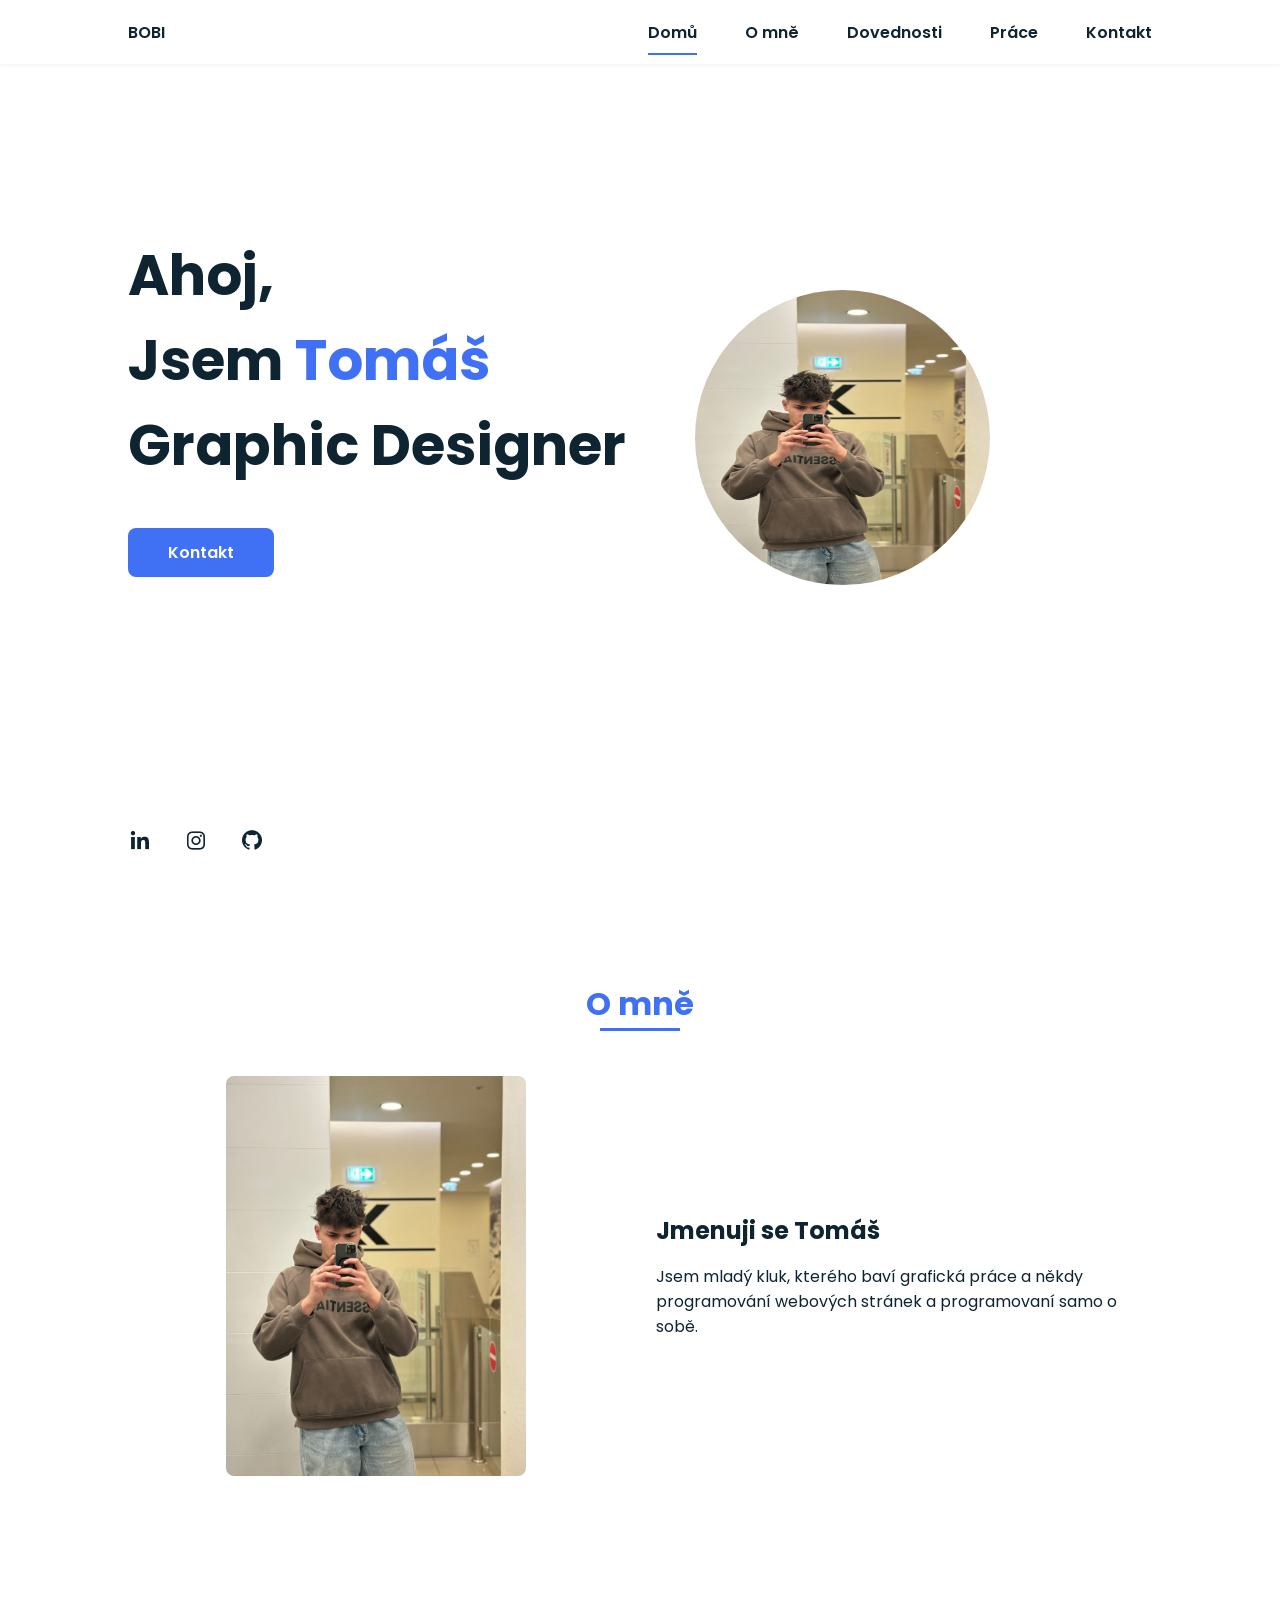
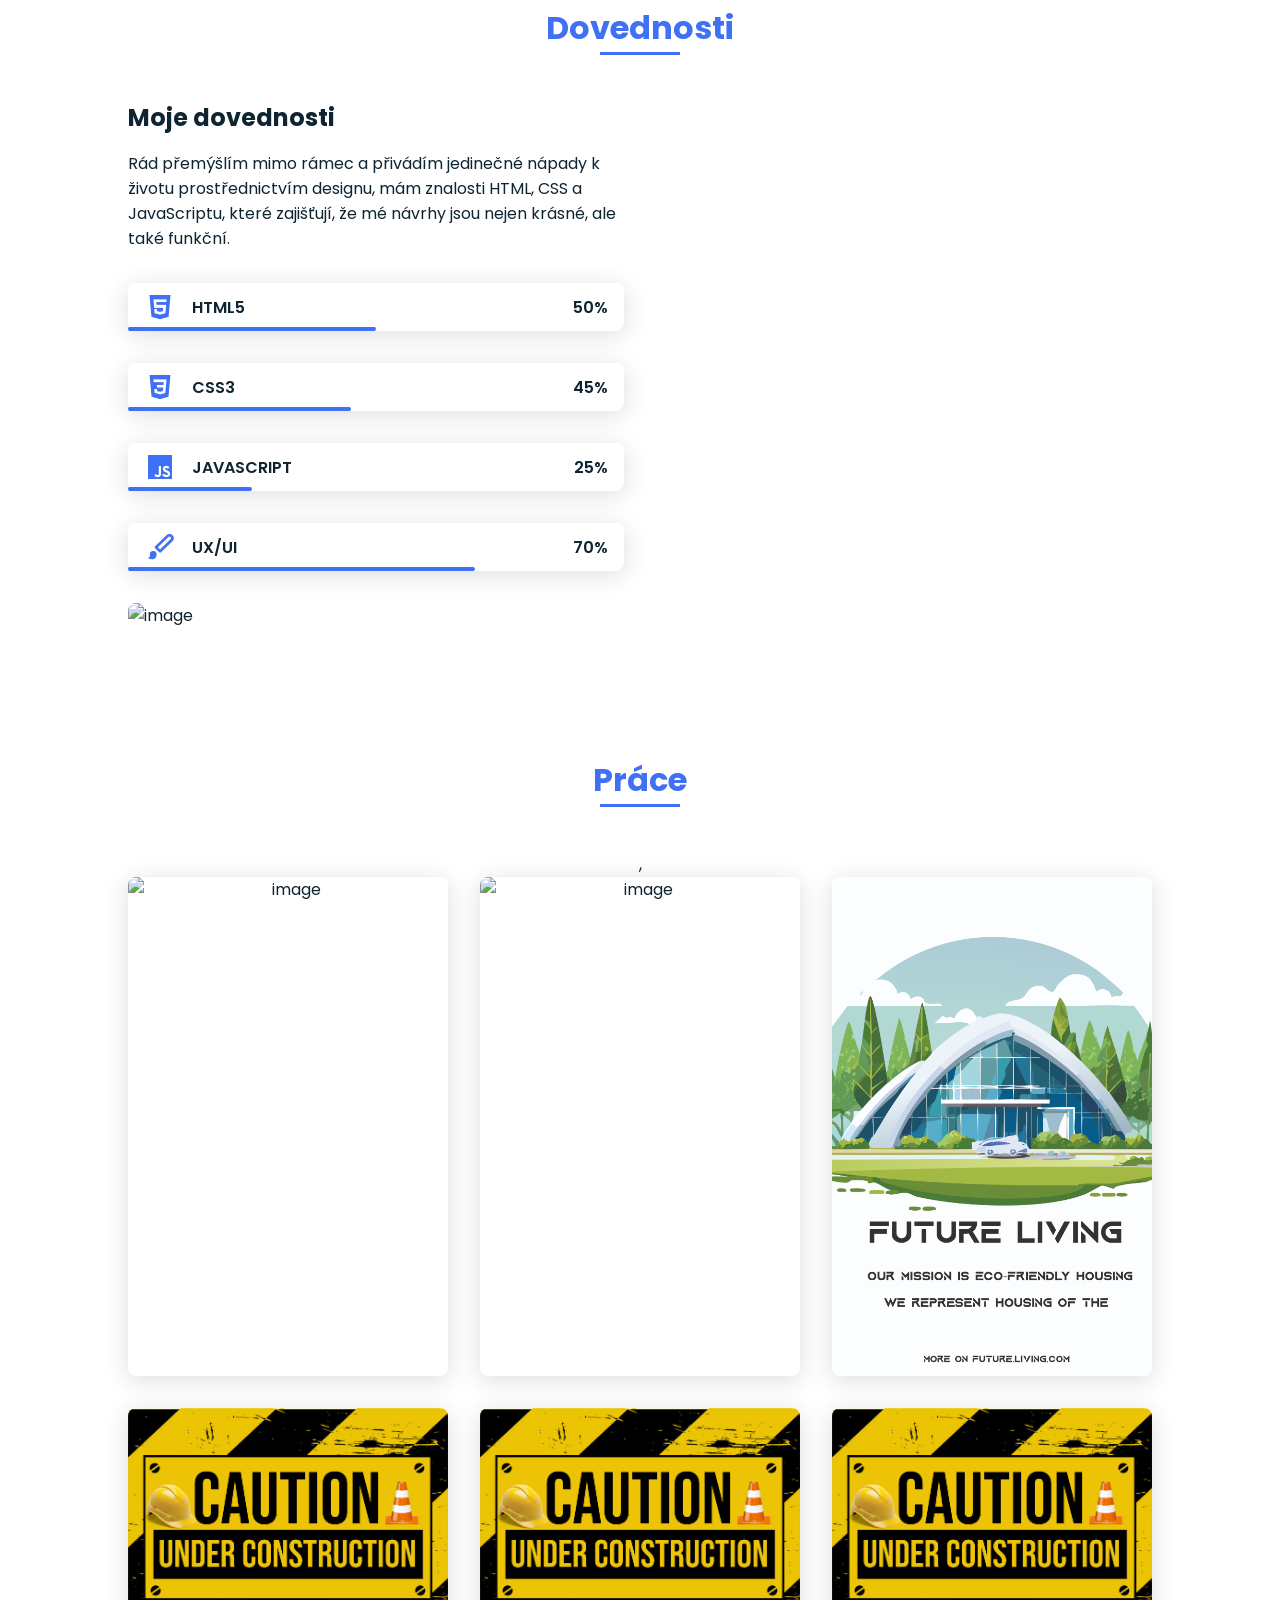
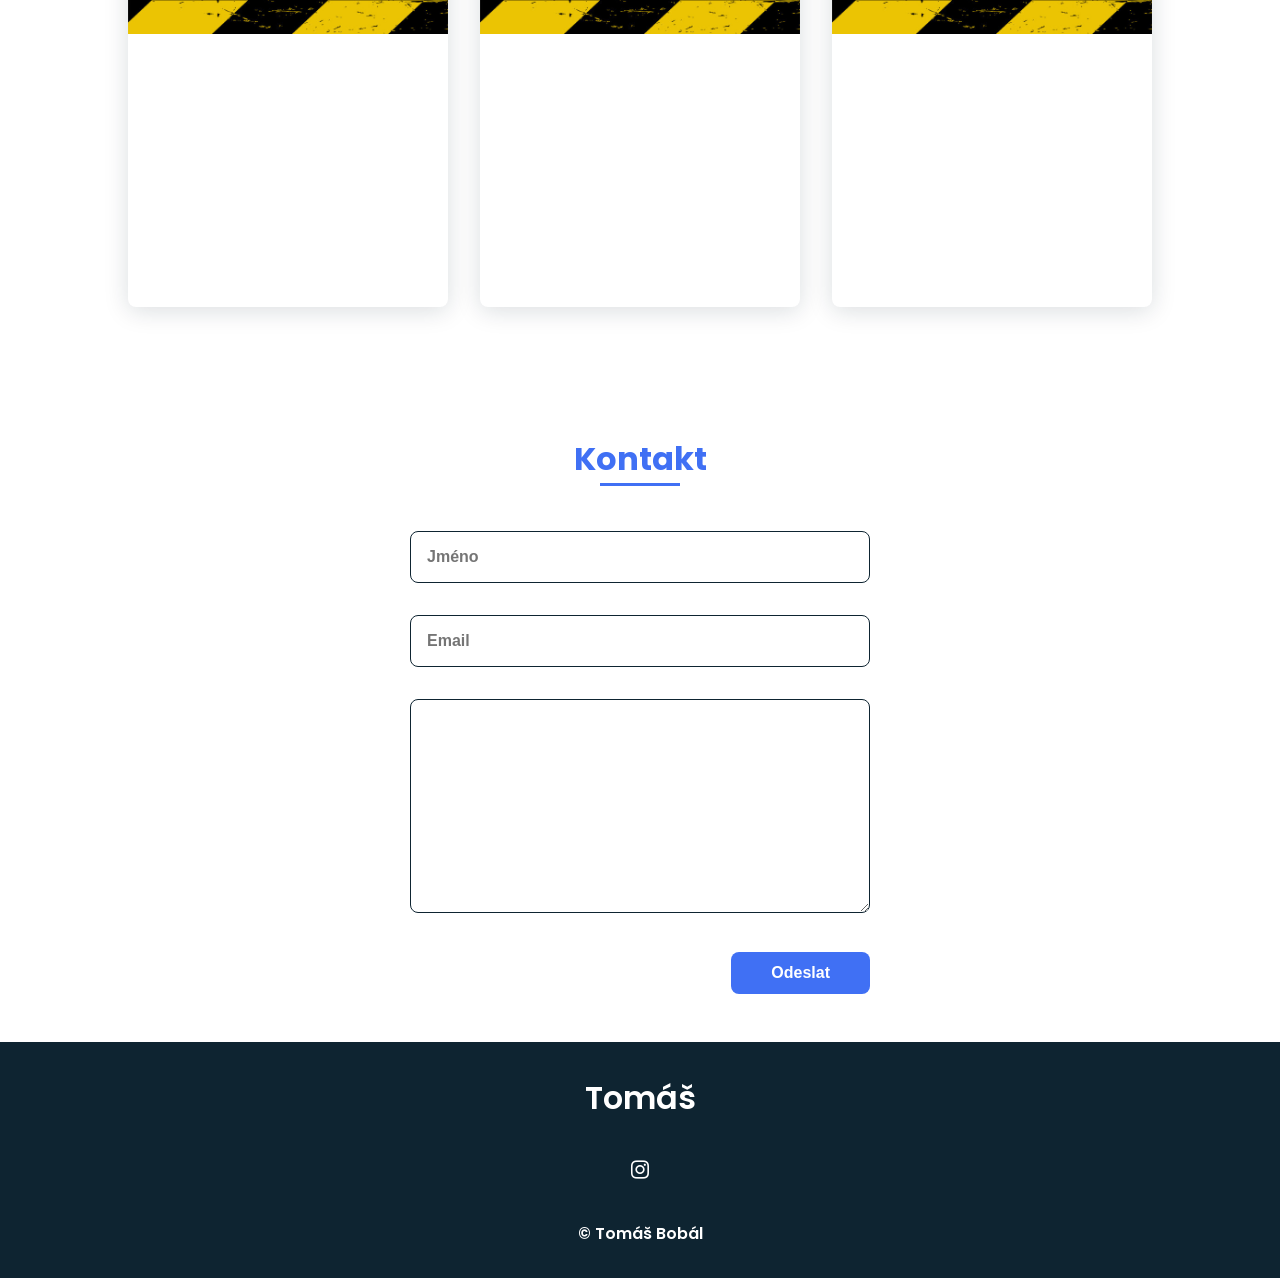
==== index.html @ 722f40a9 "Add files via upload" ====
<!DOCTYPE html>
<html lang="en">
<head>
    <meta charset="UTF-8">
    <meta name="viewport" content="width=device-width, initial-scale=1.0">
    <title>Personal Portfolio Website</title>
    <link rel="stylesheet" href="style.css">
    <link href='https://unpkg.com/boxicons@2.1.4/css/boxicons.min.css' rel='stylesheet'>
</head>
<body>
    <header class="l-header">
        <nav class="nav bd-grid">
            <div>
                <a href="#" class="nav-logo">BOBI</a>
            </div>

            <div class="nav-menu" id="nav-menu">
                <ul class="nav-list">
                    <li class="nav-item"><a href="#home" class="nav-link active">Domů</a></li>
                    <li class="nav-item"><a href="#about" class="nav-link">O mně</a></li>
                    <li class="nav-item"><a href="#skills" class="nav-link">Dovednosti</a></li>
                    <li class="nav-item"><a href="#work" class="nav-link">Práce</a></li>
                    <li class="nav-item"><a href="#contact" class="nav-link">Kontakt</a></li>
                </ul>
            </div>

            <div class="nav-toggle" id="nav-toggle">
                <i class='bx bx-menu'></i>
            </div>

        </nav>
    </header>

    <main class="l-main">
        <section class="home bd-grid" id="home">
            <div class="home-data">
                <h1 class="home-title">Ahoj, <br>Jsem <span class="home-title-color">Tomáš</span><br>Graphic Designer</h1>
                <a href="#" class="button">Kontakt</a>
            </div>

            <div class="home-social">
                <a href="#" class="home-social-icon"><i class='bx bxl-linkedin' ></i></a>
                <a href="#" class="home-social-icon"><i class='bx bxl-instagram' ></i></a>
                <a href="#" class="home-social-icon"><i class='bx bxl-github' ></i></a>
            </div>

            <div class="home-img">
                <img src="IMG_0259.JPEG" alt="image">
            </div>
        </section>

        <section class="about section" id="about">
            <h2 class="section-title">O mně</h2>

            <div class="about-container bd-grid">
                <div class="about-img">
                    <img src="IMG_0259.JPEG" alt="image">
                </div>

                <div>
                    <h2 class="about-subtitle">Jmenuji se Tomáš</h2>
                    <p class="about-text">Jsem mladý kluk, kterého baví grafická práce a někdy programování webových stránek a programovaní samo o sobě.</p>
                </div>
            </div>
        </section>

        <section class="skills section" id="skills">
            <h2 class="section-title">Dovednosti</h2>

            <div class="skills-container bd-grid">
                <div>
                    <h2 class="skills-subtitle">Moje dovednosti</h2>
                    <p class="skills-text">Rád přemýšlím mimo rámec a přivádím jedinečné nápady k životu prostřednictvím designu, mám znalosti HTML, CSS a JavaScriptu, které zajišťují, že mé návrhy jsou nejen krásné, ale také funkční.</p>

                    <div class="skills-data">
                        <div class="skills-names">
                            <i class='bx bxl-html5 skills-icon'></i>
                            <span class="skills-name">HTML5</span>
                        </div>
                    
                        <div>
                            <span class="skills-percentage">50%</span> 
                        </div>
                    
                        <div class="skills-bar skills-html" style="width: 50%;"> 
                            
                        </div>
                    </div>
                    
                    <div class="skills-data">
                        <div class="skills-names">
                            <i class='bx bxl-css3 skills-icon'></i>
                            <span class="skills-name">CSS3</span>
                        </div>
                    
                        <div>
                            <span class="skills-percentage">45%</span> 
                        </div>
                    
                        <div class="skills-bar skills-css" style="width: 45%;"> 
                            
                        </div>
                    </div>
                    
                    <div class="skills-data">
                        <div class="skills-names">
                            <i class='bx bxl-javascript skills-icon'></i>
                            <span class="skills-name">JAVASCRIPT</span>
                        </div>
                    
                        <div>
                            <span class="skills-percentage">25%</span> 
                        </div>
                    
                        <div class="skills-bar skills-js" style="width: 25%;"> 
                            
                        </div>
                    </div>
                    
                    <div class="skills-data">
                        <div class="skills-names">
                            <i class='bx bxs-paint skills-icon'></i>
                            <span class="skills-name">UX/UI</span>
                        </div>
                    
                        <div>
                            <span class="skills-percentage">70%</span> 
                        </div>
                    
                        <div class="skills-bar skills-ux" style="width: 70%;"> 
                            
                        </div>
                    </div>
                    

                <div>
                    <img src="https://i.postimg.cc/52LWbPyt/work3.jpg" alt="image" class="skills-img">
                </div>
            </div>
        </section>

        <section class="work section" id="work">
            <h2 class="section-title">Práce</h2>,

            <div class="work-container bd-grid">
                <div class="work-img">
                    <img src="infografiak-zvire (2)_Kreslicí plátno 1.jpg" alt="image">
                </div>

                <div class="work-img">
                    <img src="Halloween-plakat_Kreslicí plátno 1.jpg" alt="image">
                </div>

                <div class="work-img">
                    <img src="futurism-poster.jpg" alt="image">
                </div>

                <div class="work-img">
                    <img src="caution-under-construction-design-flyer-template-ea81092fb328cda9b892baf4d7ccb749_screen.jpg" alt="image">
                </div>

                <div class="work-img">
                    <img src="caution-under-construction-design-flyer-template-ea81092fb328cda9b892baf4d7ccb749_screen.jpg" alt="image">
                </div>

                <div class="work-img">
                    <img src="caution-under-construction-design-flyer-template-ea81092fb328cda9b892baf4d7ccb749_screen.jpg" alt="image">
                </div>
            </div>
        </section>

        <section class="contact section" id="contact">
            <h2 class="section-title">Kontakt</h2>

            <div class="contact-container bd-grid">
                <form action="" class="contact-form">
                    <input type="text" placeholder="Jméno" class="contact-input">
                    <input type="email" placeholder="Email" class="contact-input">
                    <textarea name="" id="" cols="0" rows="10" class="contact-input"></textarea>

                    <input type="button" value="Odeslat" class="contact-button button">
                </form>
            </div>
        </section>
    </main>

    <footer class="footer">
        <p class="footer-title">Tomáš</p>

        <div class="footer-social">
            <a href="#" class="footer-icon"><i class='bx bxl-instagram' ></i></a>
        </div>

        <p>&#169; Tomáš Bobál </p>
    </footer>

    <script src="https://unpkg.com/scrollreveal"></script>
    <script src="main.js"></script>
</body>
</html>
---- style.css ----
@import url('https://fonts.googleapis.com/css2?family=Poppins:ital,wght@0,100;0,200;0,300;0,400;0,500;0,600;0,700;0,800;0,900;1,100;1,200;1,300;1,400;1,500;1,600;1,700;1,800;1,900&display=swap');

:root {
    --header-height: 3rem;
    --font-semi: 600;

    --first-color: #4070F4;
    --second-color: #0E2431;

    --body-font: 'Poppins', sans-serif;
    --big-font-size: 2rem;
    --h2-font-size: 1.25rem;
    --normal-font-size: .938rem;

    --mb1: .5rem;
    --mb2: 1rem;
    --mb3: 1.5rem;
    --mb4: 2rem;
    --mb5: 2.5rem;
    --mb6: 3rem;

    --z-back: -10;
    --z-normal: 1;
    --z-tooltip: 10;
    --z-fixed: 100;
}

@media screen and (min-width: 768px) {
    :root {
        --big-font-size: 3.5rem;
        --h2-font-size: 2rem;
        --normal-font-size: 1rem;
    }
}

*, ::before, ::after { box-sizing: border-box; }
html { scroll-behavior: smooth; }

body {
    margin: var(--header-height) 0 0 0;
    font-family: var(--body-font);
    font-size: var(--normal-font-size);
    color: var(--second-color);
}

h1, h2, p { margin: 0; }

ul {
    margin: 0;
    padding: 0;
    list-style: none;
}

a { text-decoration: none; }

img {
    max-width: 100%;
    height: auto;
    display: block;
}

.section-title {
    position: relative;
    font-size: var(--h2-font-size);
    color: var(--first-color);
    margin-top: var(--mb2);
    margin-bottom: var(--mb4);
    text-align: center;
}

    .section-title::after {
        position: absolute;
        content: '';
        width: 64px;
        height: 0.18rem;
        left: 0;
        right: 0;
        margin: auto;
        top: 2rem;
        background-color: var(--first-color);
    }

.section {
    padding-top: 3rem;
    padding-bottom: 2rem;
}

.bd-grid {
    max-width: 1024px;
    display: grid;
    grid-template-columns: 100%;
    grid-column-gap: 2rem;
    width: calc(100% - 2rem);
    margin-left: var(--mb2);
    margin-right: var(--mb2);
}

.l-header {
    width: 100%;
    position: fixed;
    top: 0;
    left: 0;
    z-index: var(--z-fixed);
    background-color: #ffffff;
    box-shadow: 0 1px 4px rgba(146, 161, 176, .15);
}

.nav {
    height: var(--header-height);
    display: flex;
    justify-content: space-between;
    align-items: center;
    font-weight: var(--font-semi);
}

.nav-item { margin-bottom: var(--mb4); }
.nav-link { position: relative; color: #ffffff; }
    .nav-link:hover { position: relative; }
        .nav-link:hover::after {
            position: absolute;
            content: '';
            width: 100%;
            height: 0.18rem;
            left: 0;
            top: 2rem;
            background-color: var(--first-color);
        }

.nav-logo { color: var(--second-color); }
.nav-toggle {
    color: var(--second-color);
    font-size: 1.5rem;
    cursor: pointer;
}

.active::after {
    position: absolute;
    content: '';
    width: 100%;
    height: 0.18rem;
    left: 0;
    top: 2rem;
    background-color: var(--first-color);
}

.home { height: calc(100vh - 3rem); row-gap: 1rem; }
.home-data { align-self: center; }
.home-title { font-size: var(--big-font-size); margin-bottom: var(--mb5); }
.home-title-color { color: var(--first-color); }
.home-social { display: flex; flex-direction: column; }
.home-social-icon {
    width: max-content;
    margin-bottom: var(--mb2);
    font-size: 1.5rem;
    color: var(--second-color);
    transition: .3s;
}

    .home-social-icon:hover { color: var(--first-color); }

.home-img {
    position: absolute;
    right: 0;
    bottom: 0;
    width: 295px;
}

    .home-img img {
        width: 295px;
        height: 295px;
        border-radius: 50%;
    }

.button {
    display: inline-block;
    background-color: var(--first-color);
    color: #ffffff;
    padding: 0.75rem 2.5rem;
    font-weight: var(--font-semi);
    border-radius: .5rem;
}

    .button:hover { box-shadow: 0 10px 36px rgba(0, 0, 0, .15); }

/*ABOUT*/

.about-container { row-gap: 2rem; text-align: center; }
.about-subtitle { margin-bottom: var(--mb2); }
.about-img { justify-self: center; }
    .about-img img { width: 200px; border-radius: .5rem; }

/*SKILLS*/

.skills-container { row-gap: 2rem; text-align: center; }
.skills-subtitle { margin-bottom: var(--mb2); }
.skills-text { margin-bottom: var(--mb4); }
.skills-data {
    display: flex;
    justify-content: space-between;
    align-items: center;
    position: relative;
    font-weight: var(--font-semi);
    padding: 0.5rem 1rem;
    margin-bottom: var(--mb4);
    border-radius: .5rem;
    box-shadow: 0 4px 25px rgba(14, 36, 49, .15);
}

.skills-icon {
    font-size: 2rem;
    margin-right: var(--mb2);
    color: var(--first-color);
}

.skills-names {
    display: flex;
    align-items: center;
}

.skills-bar {
    position: absolute;
    left: 0;
    bottom: 0;
    background-color: var(--first-color);
    height: 0.25rem;
    border-radius: .5rem;
    z-index: var(--z-back);
}

.skills-html { width: 95%; }
.skills-css { width: 85%; }
.skills-js { width: 65%; }
.skills-ux { width: 85%; }
.skills-img { border-radius: .5rem; }

/*WORK*/

.work { text-align: center; }
.work-container { row-gap: 2rem; }
.work-img {
    box-shadow: 0 4px 25px rgba(14, 36, 49, .15);
    border-radius: .5rem;
    overflow: hidden;
}
    .work-img img { transition: 1s; cursor: pointer; }
        .work-img img:hover { transform: scale(1.1); }

/*CONTACT*/
.contact-input {
    width: 100%;
    font-size: var(--normal-font-size);
    font-weight: var(--font-semi);
    padding: 1rem;
    border-radius: .5rem;
    border: 1px solid var(--second-color);
    outline: none;
    margin-bottom: var(--mb4);
}

.contact-button {
    display: block;
    border: none;
    outline: none;
    font-size: var(--normal-font-size);
    cursor: pointer;
    margin-left: auto;
}

/*FOOTER*/

.footer {
    background-color: var(--second-color);
    color: #ffffff;
    text-align: center;
    font-weight: var(--font-semi);
    padding: 2rem 0;
}

.footer-title {
    font-size: 2rem;
    margin-bottom: var(--mb4);
}

.footer-social { margin-bottom: var(--mb4); }

.footer-icon {
    font-size: 1.5rem;
    color: #ffffff;
    margin: 0 var(--mb2);
}

/*MEDIA QUERIES*/

@media screen and (min-width: 769px) {
    body { margin: 0; }
    .section { padding-top: 4rem; padding-bottom: 3rem; }
    .section-title { margin-bottom: var(--mb6); }
        .section-title::after { width: 80px; top: 3rem; }

    .nav { height: calc(var(--header-height) + 1rem); }
    .nav-list { display: flex; padding-top: 0; }
    .nav-item { margin-left: var(--mb6); margin-bottom: 0; }
    .nav-toggle { display: none; }
    .nav-link { color: var(--second-color); }

    .home { height: 100vh; }
    .home-data { align-self: flex-end; }

    .home-social {
        padding-top: 0;
        padding-bottom: 2.5rem;
        flex-direction: row;
        align-self: flex-end;
    }

    .home-social-icon { margin-bottom: 0; margin-right: var(--mb4); }
    .home-img { width: 457px; height: 475px; bottom: 15%; }

    .about-container, .skills-container { 
        grid-template-columns: repeat(2, 1fr);
        align-items: center;
        text-align: initial;
    }

    .about-img img { width: 300px; }

    .work-container {
        grid-template-columns: repeat(3, 1fr);
        grid-template-rows: repeat(2, 1fr);
        column-gap: 2rem;
    }

    .contact-form { width: 460px; }
    .contact-container { justify-items: center; }
}

@media screen and (min-width: 1024px) {
    .bd-grid { margin-left: auto; margin-right: auto; }
    .home-img { right: 10%; }
}

@media screen and (max-width: 768px) {
    .nav-menu {
        position: fixed;
        top: var(--header-height);
        right: -100%;
        width: 80%;
        height: 100%;
        padding: 2rem;
        background-color: var(--second-color);
        transition: .5s;
    }

    .show { right: 0; }
}
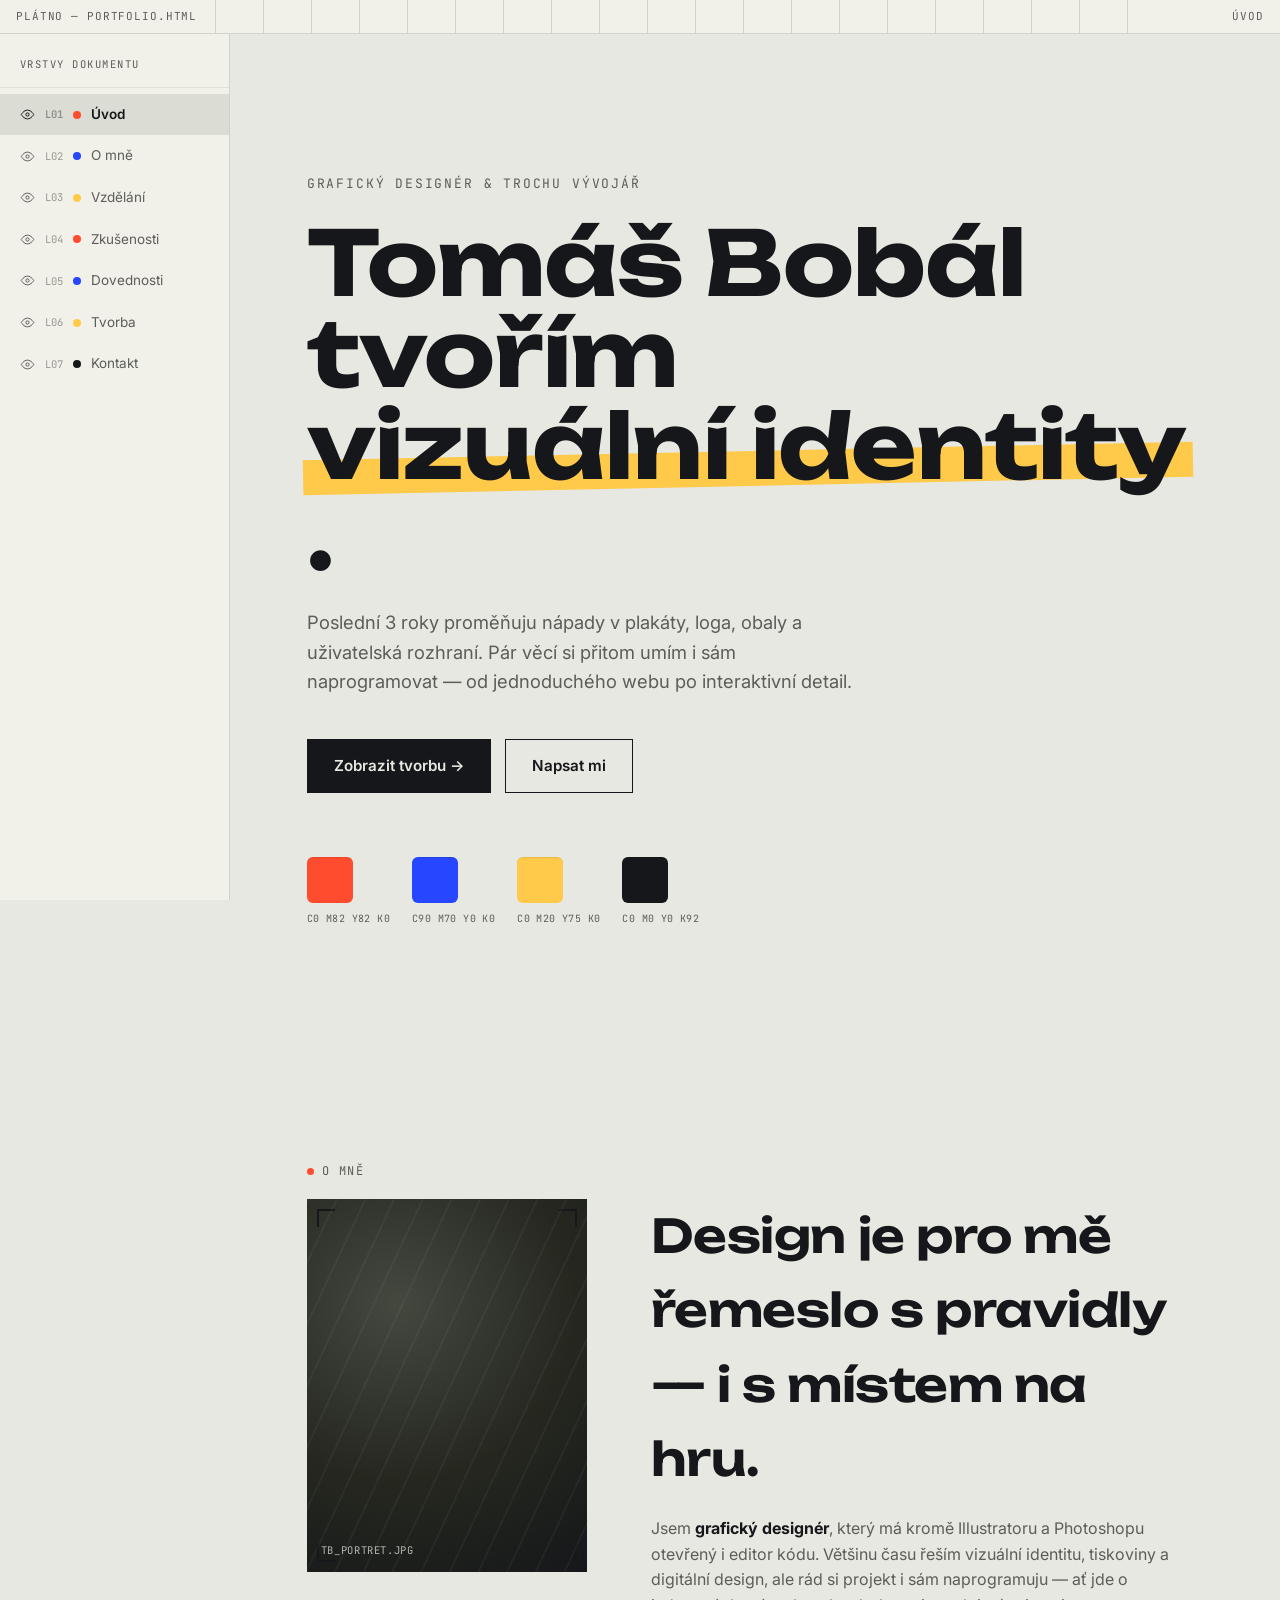
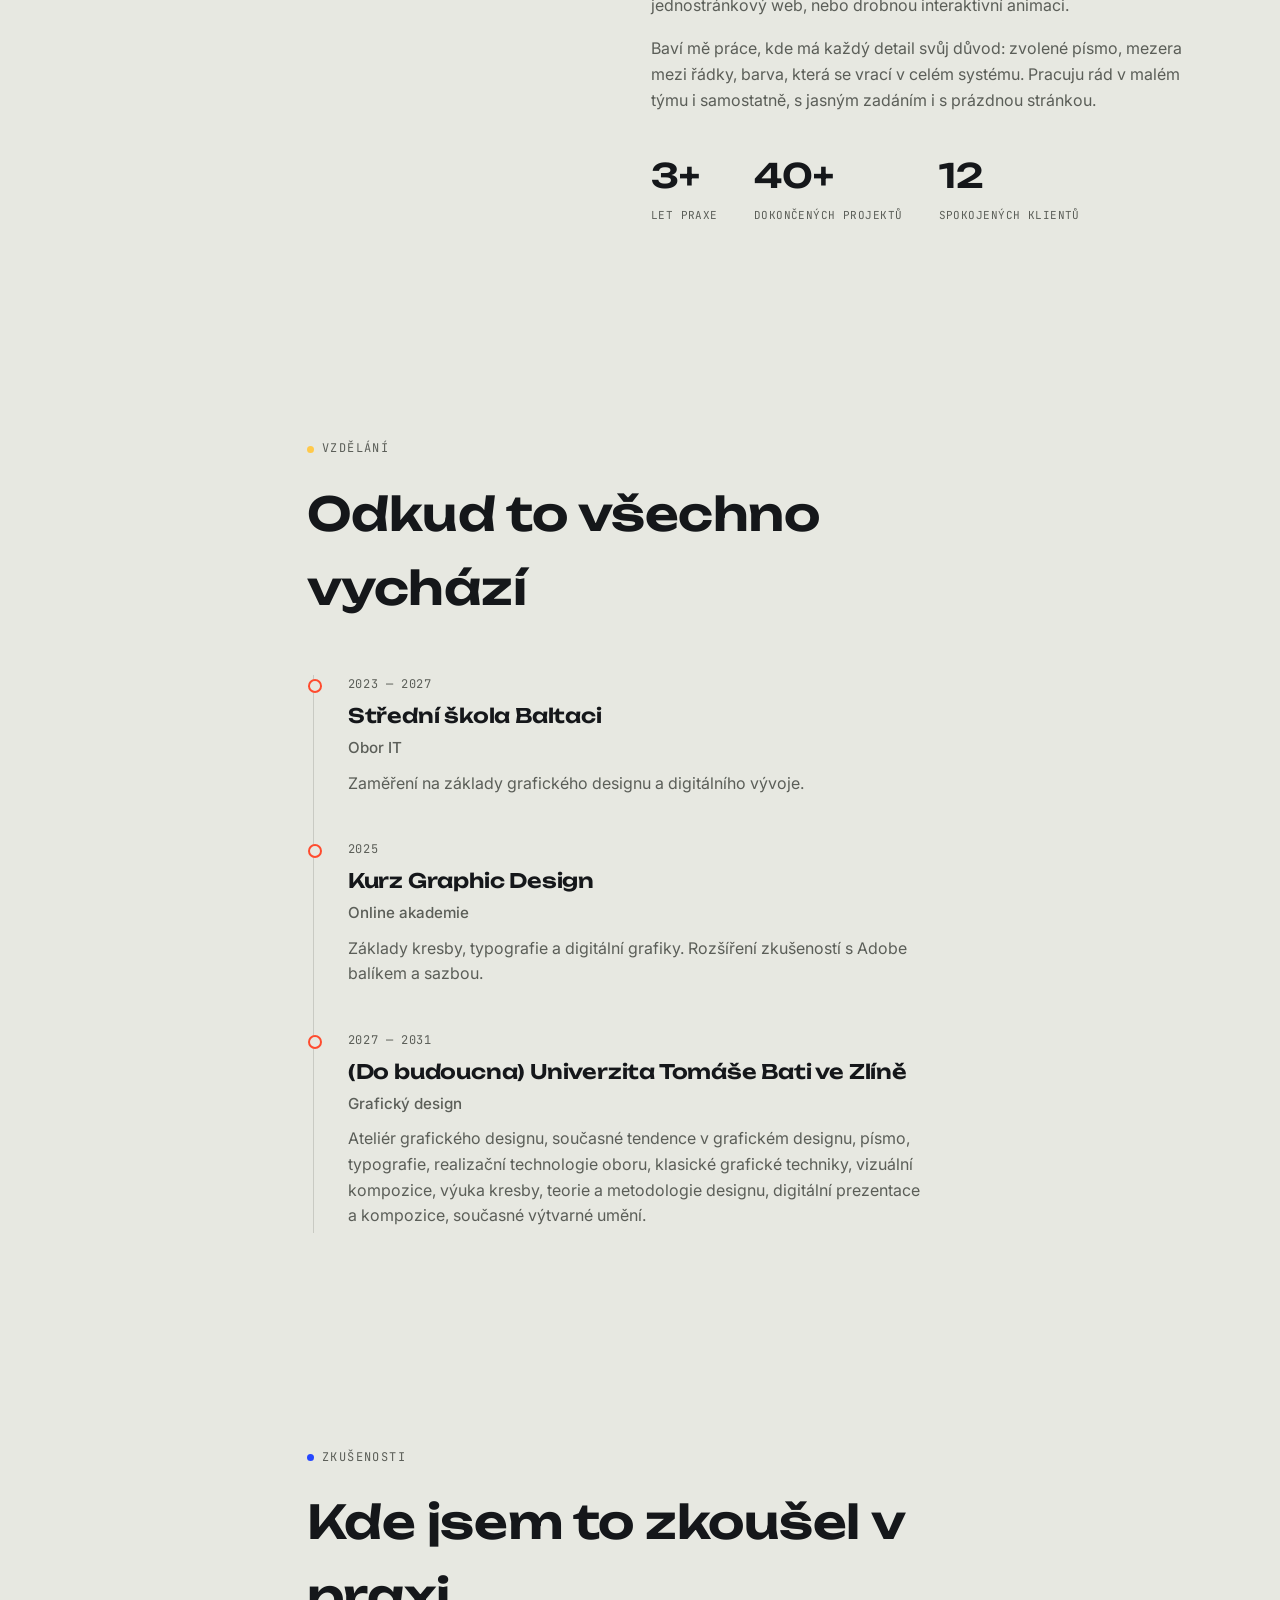
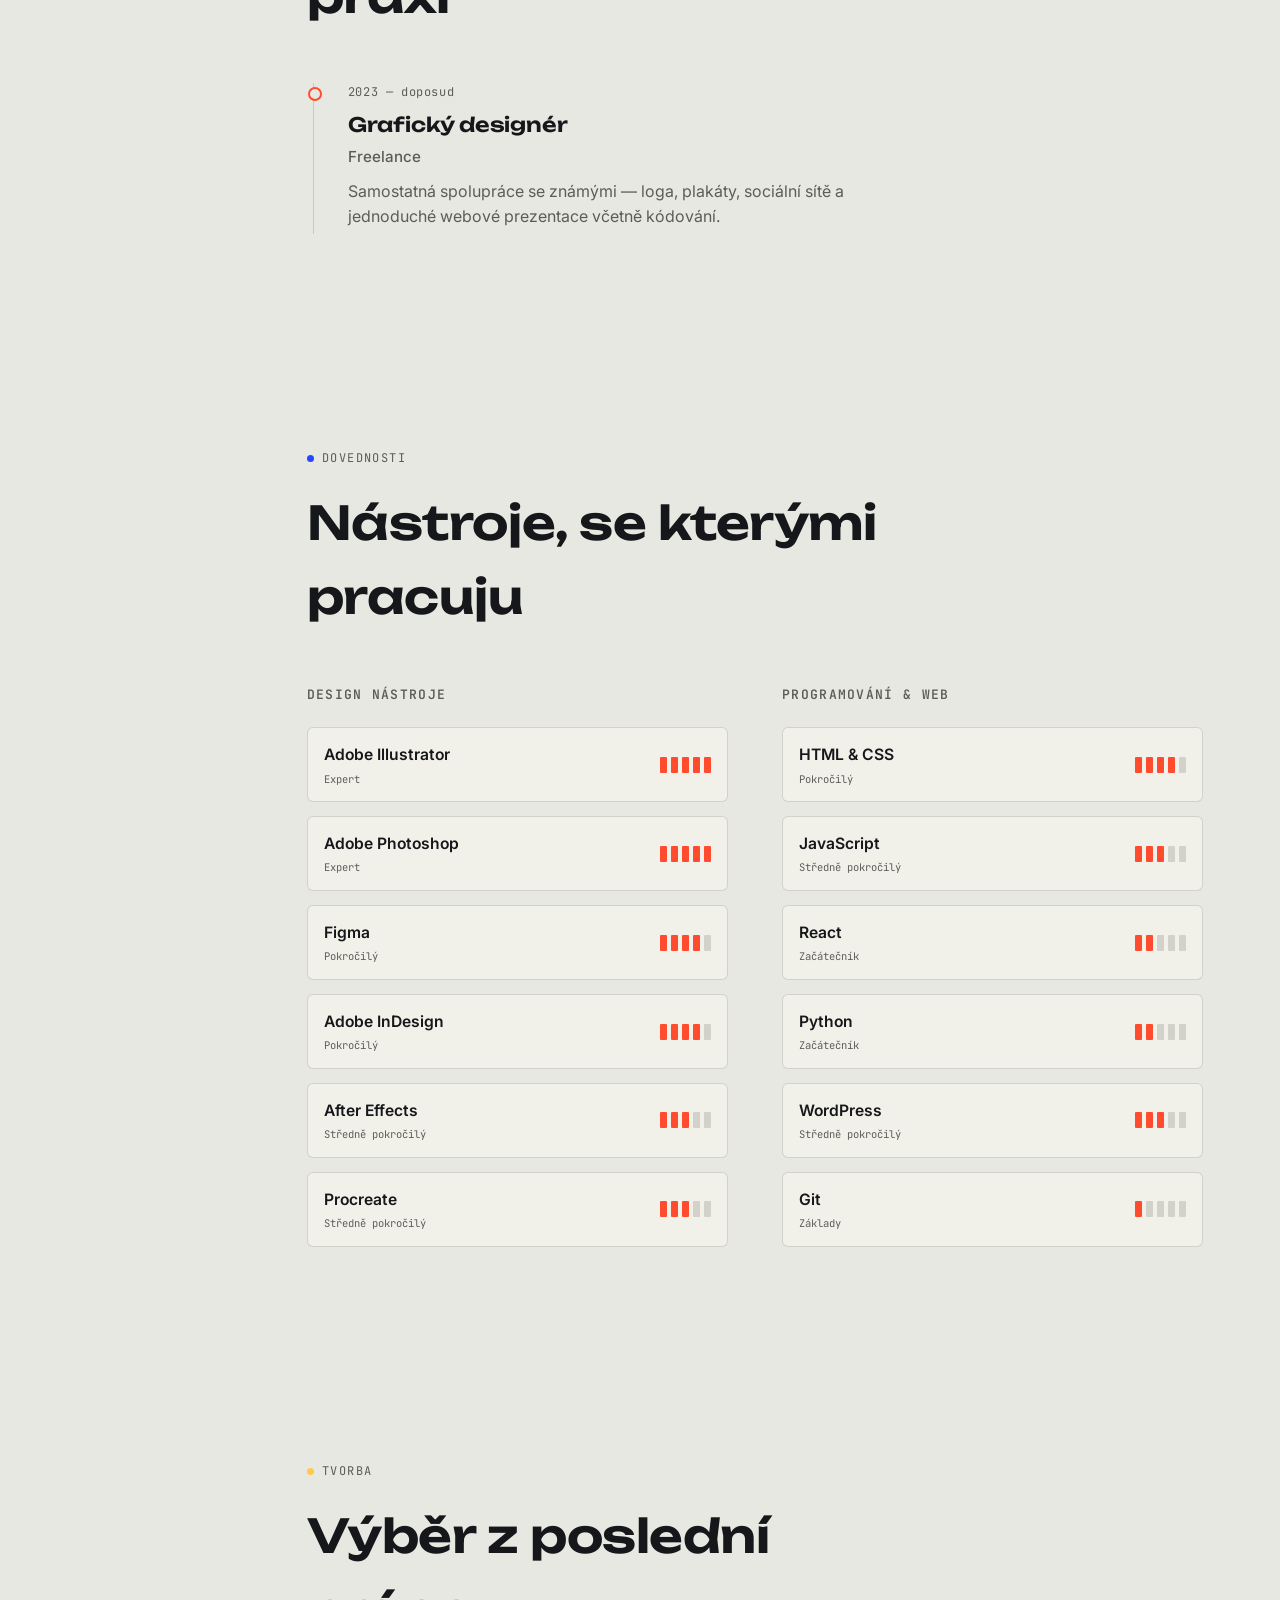
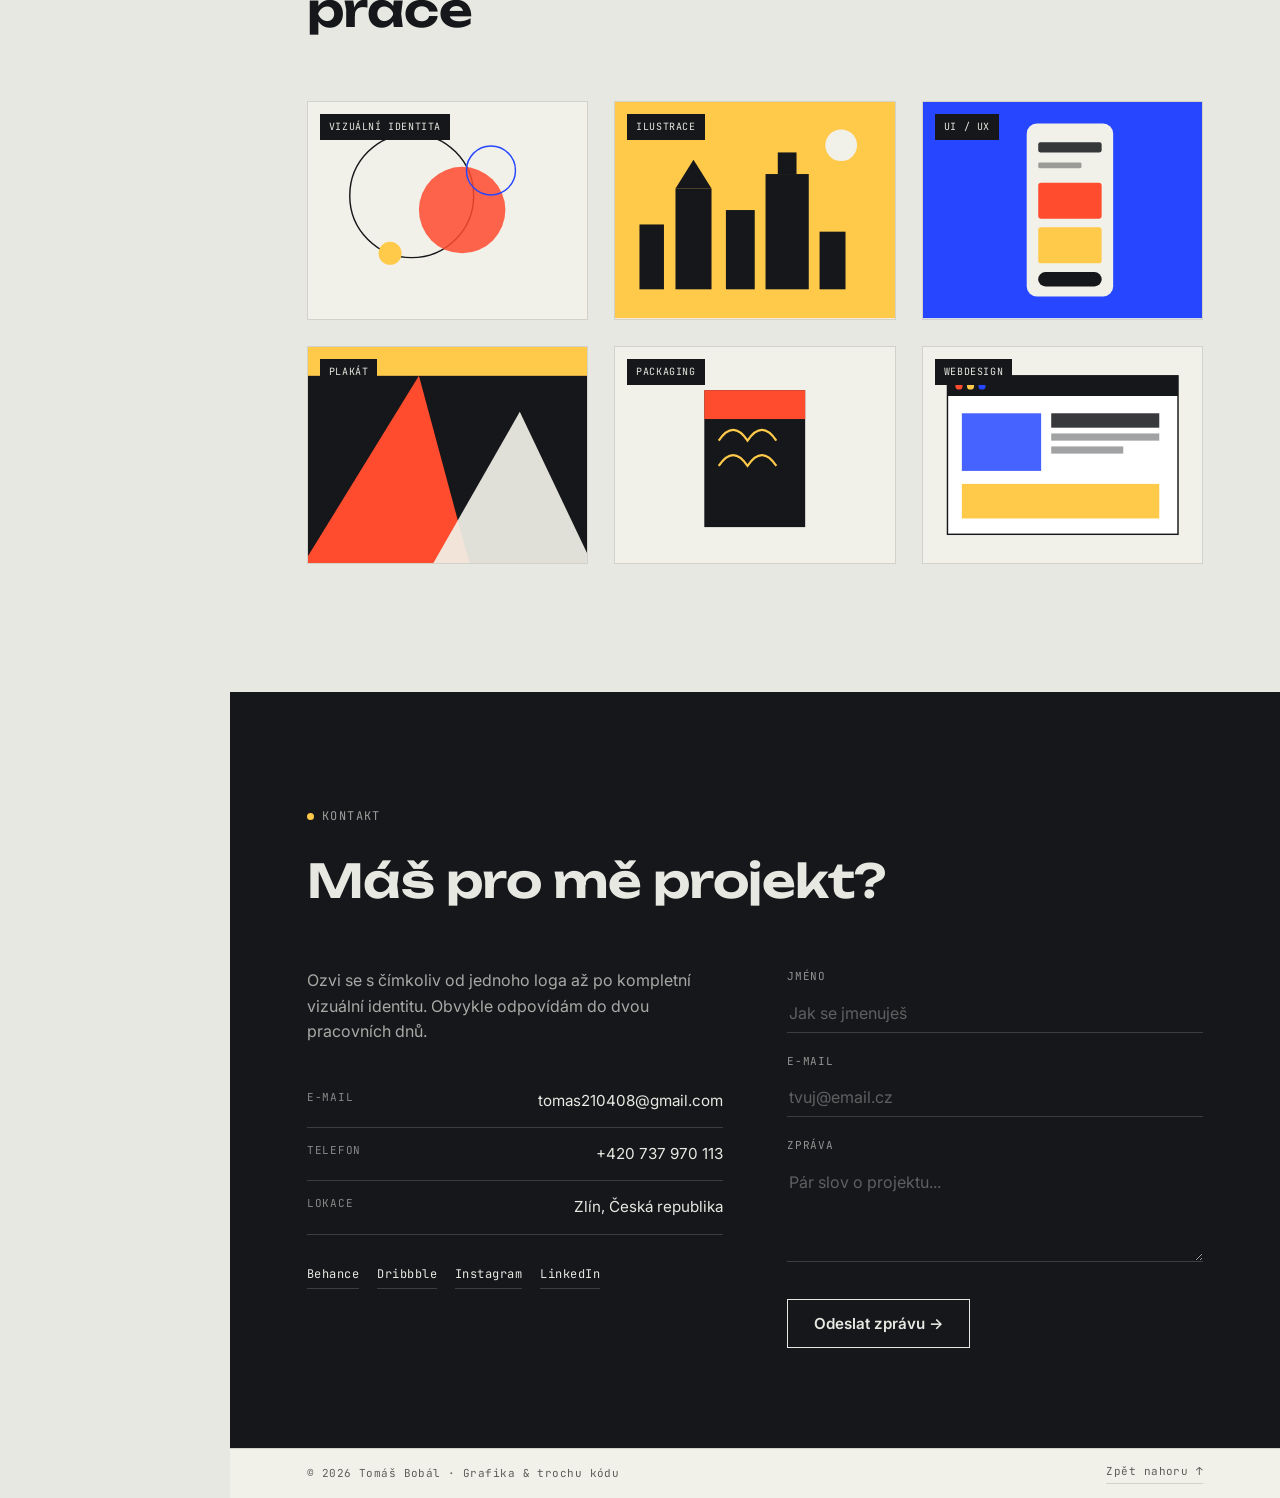
==== commit cac6efad: "Add files via upload" ====
--- a/index.html
+++ b/index.html
@@ -1,200 +1,595 @@
-<!DOCTYPE html>
-<html lang="en">
-<head>
-    <meta charset="UTF-8">
-    <meta name="viewport" content="width=device-width, initial-scale=1.0">
-    <title>Personal Portfolio Website</title>
-    <link rel="stylesheet" href="style.css">
-    <link href='https://unpkg.com/boxicons@2.1.4/css/boxicons.min.css' rel='stylesheet'>
-</head>
-<body>
-    <header class="l-header">
-        <nav class="nav bd-grid">
-            <div>
-                <a href="#" class="nav-logo">BOBI</a>
-            </div>
-
-            <div class="nav-menu" id="nav-menu">
-                <ul class="nav-list">
-                    <li class="nav-item"><a href="#home" class="nav-link active">Domů</a></li>
-                    <li class="nav-item"><a href="#about" class="nav-link">O mně</a></li>
-                    <li class="nav-item"><a href="#skills" class="nav-link">Dovednosti</a></li>
-                    <li class="nav-item"><a href="#work" class="nav-link">Práce</a></li>
-                    <li class="nav-item"><a href="#contact" class="nav-link">Kontakt</a></li>
-                </ul>
-            </div>
-
-            <div class="nav-toggle" id="nav-toggle">
-                <i class='bx bx-menu'></i>
-            </div>
-
-        </nav>
-    </header>
-
-    <main class="l-main">
-        <section class="home bd-grid" id="home">
-            <div class="home-data">
-                <h1 class="home-title">Ahoj, <br>Jsem <span class="home-title-color">Tomáš</span><br>Graphic Designer</h1>
-                <a href="#" class="button">Kontakt</a>
-            </div>
-
-            <div class="home-social">
-                <a href="#" class="home-social-icon"><i class='bx bxl-linkedin' ></i></a>
-                <a href="#" class="home-social-icon"><i class='bx bxl-instagram' ></i></a>
-                <a href="#" class="home-social-icon"><i class='bx bxl-github' ></i></a>
-            </div>
-
-            <div class="home-img">
-                <img src="IMG_0259.JPEG" alt="image">
-            </div>
-        </section>
-
-        <section class="about section" id="about">
-            <h2 class="section-title">O mně</h2>
-
-            <div class="about-container bd-grid">
-                <div class="about-img">
-                    <img src="IMG_0259.JPEG" alt="image">
-                </div>
-
-                <div>
-                    <h2 class="about-subtitle">Jmenuji se Tomáš</h2>
-                    <p class="about-text">Jsem mladý kluk, kterého baví grafická práce a někdy programování webových stránek a programovaní samo o sobě.</p>
-                </div>
-            </div>
-        </section>
-
-        <section class="skills section" id="skills">
-            <h2 class="section-title">Dovednosti</h2>
-
-            <div class="skills-container bd-grid">
-                <div>
-                    <h2 class="skills-subtitle">Moje dovednosti</h2>
-                    <p class="skills-text">Rád přemýšlím mimo rámec a přivádím jedinečné nápady k životu prostřednictvím designu, mám znalosti HTML, CSS a JavaScriptu, které zajišťují, že mé návrhy jsou nejen krásné, ale také funkční.</p>
-
-                    <div class="skills-data">
-                        <div class="skills-names">
-                            <i class='bx bxl-html5 skills-icon'></i>
-                            <span class="skills-name">HTML5</span>
-                        </div>
-                    
-                        <div>
-                            <span class="skills-percentage">50%</span> 
-                        </div>
-                    
-                        <div class="skills-bar skills-html" style="width: 50%;"> 
-                            
-                        </div>
-                    </div>
-                    
-                    <div class="skills-data">
-                        <div class="skills-names">
-                            <i class='bx bxl-css3 skills-icon'></i>
-                            <span class="skills-name">CSS3</span>
-                        </div>
-                    
-                        <div>
-                            <span class="skills-percentage">45%</span> 
-                        </div>
-                    
-                        <div class="skills-bar skills-css" style="width: 45%;"> 
-                            
-                        </div>
-                    </div>
-                    
-                    <div class="skills-data">
-                        <div class="skills-names">
-                            <i class='bx bxl-javascript skills-icon'></i>
-                            <span class="skills-name">JAVASCRIPT</span>
-                        </div>
-                    
-                        <div>
-                            <span class="skills-percentage">25%</span> 
-                        </div>
-                    
-                        <div class="skills-bar skills-js" style="width: 25%;"> 
-                            
-                        </div>
-                    </div>
-                    
-                    <div class="skills-data">
-                        <div class="skills-names">
-                            <i class='bx bxs-paint skills-icon'></i>
-                            <span class="skills-name">UX/UI</span>
-                        </div>
-                    
-                        <div>
-                            <span class="skills-percentage">70%</span> 
-                        </div>
-                    
-                        <div class="skills-bar skills-ux" style="width: 70%;"> 
-                            
-                        </div>
-                    </div>
-                    
-
-                <div>
-                    <img src="https://i.postimg.cc/52LWbPyt/work3.jpg" alt="image" class="skills-img">
-                </div>
-            </div>
-        </section>
-
-        <section class="work section" id="work">
-            <h2 class="section-title">Práce</h2>,
-
-            <div class="work-container bd-grid">
-                <div class="work-img">
-                    <img src="infografiak-zvire (2)_Kreslicí plátno 1.jpg" alt="image">
-                </div>
-
-                <div class="work-img">
-                    <img src="Halloween-plakat_Kreslicí plátno 1.jpg" alt="image">
-                </div>
-
-                <div class="work-img">
-                    <img src="futurism-poster.jpg" alt="image">
-                </div>
-
-                <div class="work-img">
-                    <img src="caution-under-construction-design-flyer-template-ea81092fb328cda9b892baf4d7ccb749_screen.jpg" alt="image">
-                </div>
-
-                <div class="work-img">
-                    <img src="caution-under-construction-design-flyer-template-ea81092fb328cda9b892baf4d7ccb749_screen.jpg" alt="image">
-                </div>
-
-                <div class="work-img">
-                    <img src="caution-under-construction-design-flyer-template-ea81092fb328cda9b892baf4d7ccb749_screen.jpg" alt="image">
-                </div>
-            </div>
-        </section>
-
-        <section class="contact section" id="contact">
-            <h2 class="section-title">Kontakt</h2>
-
-            <div class="contact-container bd-grid">
-                <form action="" class="contact-form">
-                    <input type="text" placeholder="Jméno" class="contact-input">
-                    <input type="email" placeholder="Email" class="contact-input">
-                    <textarea name="" id="" cols="0" rows="10" class="contact-input"></textarea>
-
-                    <input type="button" value="Odeslat" class="contact-button button">
-                </form>
-            </div>
-        </section>
-    </main>
-
-    <footer class="footer">
-        <p class="footer-title">Tomáš</p>
-
-        <div class="footer-social">
-            <a href="#" class="footer-icon"><i class='bx bxl-instagram' ></i></a>
-        </div>
-
-        <p>&#169; Tomáš Bobál </p>
-    </footer>
-
-    <script src="https://unpkg.com/scrollreveal"></script>
-    <script src="main.js"></script>
-</body>
-</html>+<!DOCTYPE html>
+<html lang="cs">
+<head>
+<meta charset="UTF-8">
+<meta name="viewport" content="width=device-width, initial-scale=1.0">
+<title>Tomáš Bobál — Grafický designér</title>
+<link rel="preconnect" href="https://fonts.googleapis.com">
+<link rel="preconnect" href="https://fonts.gstatic.com" crossorigin>
+<link href="https://fonts.googleapis.com/css2?family=Unbounded:wght@200..900&family=Inter:wght@400;500;600;700&family=JetBrains+Mono:wght@400;500;600&display=swap" rel="stylesheet">
+<style>
+/* ====== TOKENS ====== */
+:root{
+  --paper:#E7E8E1;
+  --paper-deep:#DBDCD3;
+  --surface:#F2F1E9;
+  --ink:#15171A;
+  --ink-soft:#5B5E58;
+  --line: rgba(20,22,18,0.14);
+  --line-soft: rgba(20,22,18,0.08);
+  --coral:#FF4B2E;
+  --blue:#2647FF;
+  --yellow:#FFC94A;
+  --dark:#15171A;
+  --dark-line: rgba(231,232,225,0.18);
+  --font-display:'Unbounded', sans-serif;
+  --font-body:'Inter', sans-serif;
+  --font-mono:'JetBrains Mono', monospace;
+  --bar-h: 34px;
+  --panel-w: 230px;
+}
+*{box-sizing:border-box;}
+html{scroll-behavior:smooth;}
+@media (prefers-reduced-motion: reduce){ html{scroll-behavior:auto;} *{animation-duration:0.001ms !important; transition-duration:0.001ms !important;} }
+body{
+  margin:0;
+  background:var(--paper);
+  color:var(--ink);
+  font-family:var(--font-body);
+  font-size:16px;
+  line-height:1.6;
+  -webkit-font-smoothing:antialiased;
+}
+img,svg{display:block;max-width:100%;}
+a{color:inherit;text-decoration:none;}
+h1,h2,h3{font-family:var(--font-display);margin:0;letter-spacing:-0.01em;}
+p{margin:0;}
+:focus-visible{outline:2.5px solid var(--blue); outline-offset:3px;}
+.mono{font-family:var(--font-mono);}
+.wrap{max-width:1180px;margin:0 auto;padding:0 6vw;}
+
+/* ====== TOP RULER ====== */
+.ruler{
+  position:fixed; top:0; left:0; right:0; height:var(--bar-h); z-index:60;
+  background:var(--surface); border-bottom:1px solid var(--line);
+  display:flex; align-items:center; justify-content:space-between;
+  padding:0 16px;
+  font-family:var(--font-mono); font-size:11px; letter-spacing:0.08em; color:var(--ink-soft);
+}
+.ruler .ticks{
+  flex:1; height:100%; margin:0 18px;
+  background-image: repeating-linear-gradient(to right, var(--line) 0, var(--line) 1px, transparent 1px, transparent 48px);
+  background-position: center;
+  position:relative;
+}
+.ruler .label-left{white-space:nowrap;}
+.ruler .label-right{white-space:nowrap; min-width:96px; text-align:right;}
+
+/* ====== LAYERS PANEL (signature nav) ====== */
+.layers-panel{
+  position:fixed; top:var(--bar-h); left:0; bottom:0; width:var(--panel-w); z-index:55;
+  background:var(--surface); border-right:1px solid var(--line);
+  padding:22px 0 16px; overflow-y:auto;
+}
+.layers-panel .panel-title{
+  font-family:var(--font-mono); font-size:10.5px; letter-spacing:0.14em; color:var(--ink-soft);
+  text-transform:uppercase; padding:0 20px 14px; border-bottom:1px solid var(--line-soft); margin-bottom:6px;
+}
+.layer-item{
+  display:flex; align-items:center; gap:10px;
+  padding:10px 20px; cursor:pointer; border:none; background:none; width:100%; text-align:left;
+  font-family:var(--font-body); font-size:13.5px; color:var(--ink-soft);
+  transition:background .15s ease, color .15s ease;
+}
+.layer-item:hover{background:var(--paper-deep);}
+.layer-item .eye{flex:0 0 auto; width:15px; height:15px; opacity:.45;}
+.layer-item .swatch{flex:0 0 auto; width:8px; height:8px; border-radius:50%;}
+.layer-item .idx{font-family:var(--font-mono); font-size:10.5px; color:var(--ink-soft); opacity:.6; flex:0 0 auto;}
+.layer-item.active{color:var(--ink); font-weight:600; background:var(--paper-deep);}
+.layer-item.active .eye{opacity:1;}
+
+.layers-toggle{
+  position:fixed; top:6px; right:14px; z-index:70; display:none;
+  font-family:var(--font-mono); font-size:11px; letter-spacing:.1em; text-transform:uppercase;
+  background:var(--ink); color:var(--paper); border:none; padding:7px 12px; cursor:pointer;
+}
+.layers-overlay-bg{
+  position:fixed; inset:0; background:rgba(0,0,0,.4); z-index:54; display:none;
+}
+body.panel-open .layers-overlay-bg{display:block;}
+body.panel-open .layers-panel{display:block;}
+
+/* ====== LAYOUT SHELL ====== */
+main{margin-left:var(--panel-w); padding-top:var(--bar-h);}
+@media (max-width: 880px){
+  .layers-panel{display:none; width:78vw; top:0; padding-top:60px;}
+  .layers-toggle{display:block;}
+  main{margin-left:0;}
+}
+
+.section{padding:110px 0 100px; position:relative;}
+.section--tight{padding-top:90px;}
+.kicker{
+  display:inline-flex; align-items:center; gap:8px;
+  font-family:var(--font-mono); font-size:12px; letter-spacing:.12em; text-transform:uppercase;
+  color:var(--ink-soft); margin-bottom:18px;
+}
+.kicker .dot{width:7px;height:7px;border-radius:50%;background:var(--coral);}
+.section h2{font-size:clamp(2rem, 4vw, 2.9rem); font-weight:600; max-width:14ch;}
+.reveal{opacity:0; transform:translateY(22px); transition:opacity .7s ease, transform .7s ease;}
+.reveal.in{opacity:1; transform:translateY(0);}
+
+/* ====== HERO ====== */
+.hero{padding-top:140px; padding-bottom:120px; position:relative; overflow:hidden;}
+.hero .wrap{position:relative;}
+.hero-eyebrow{font-family:var(--font-mono); font-size:13px; letter-spacing:.14em; text-transform:uppercase; color:var(--ink-soft); margin-bottom:22px;}
+.hero h1{font-size:clamp(2.6rem, 8vw, 5.6rem); font-weight:700; line-height:1.02; max-width:14ch;}
+.hero h1 .mark{position:relative; display:inline-block;}
+.hero h1 .mark::before{
+  content:""; position:absolute; left:-4px; right:-6px; bottom:6%; height:38%;
+  background:var(--yellow); transform:rotate(-1.2deg); z-index:-1;
+}
+.hero-sub{margin-top:26px; max-width:46ch; font-size:1.15rem; color:var(--ink-soft);}
+.hero-cta{display:flex; gap:14px; margin-top:42px; flex-wrap:wrap;}
+.btn{
+  font-family:var(--font-body); font-weight:600; font-size:.95rem; padding:14px 26px;
+  border:1.5px solid var(--ink); cursor:pointer; display:inline-flex; align-items:center; gap:8px;
+  transition:transform .15s ease, background .15s ease, color .15s ease;
+}
+.btn-solid{background:var(--ink); color:var(--paper);}
+.btn-solid:hover{transform:translateY(-2px);}
+.btn-outline{background:transparent; color:var(--ink);}
+.btn-outline:hover{background:var(--ink); color:var(--paper); transform:translateY(-2px);}
+.swatch-row{display:flex; gap:22px; margin-top:64px; flex-wrap:wrap;}
+.swatch-chip{display:flex; flex-direction:column; gap:8px;}
+.swatch-chip .sq{width:46px; height:46px; border-radius:6px; box-shadow:0 1px 0 rgba(0,0,0,.08) inset;}
+.swatch-chip .code{font-family:var(--font-mono); font-size:10px; color:var(--ink-soft); letter-spacing:.04em;}
+
+/* ====== ABOUT ====== */
+.about-grid{display:grid; grid-template-columns:280px 1fr; gap:64px; align-items:start;}
+@media (max-width:760px){.about-grid{grid-template-columns:1fr;}}
+.portrait{
+  position:relative; aspect-ratio:3/4; background:
+    radial-gradient(circle at 32% 28%, #44483F 0%, #25271F 55%, var(--ink) 100%);
+  overflow:hidden;
+}
+.portrait::after{
+  content:""; position:absolute; inset:0;
+  background-image: repeating-linear-gradient(115deg, rgba(255,255,255,0.04) 0 2px, transparent 2px 26px);
+}
+.crop{position:absolute; width:18px; height:18px; border-color:var(--paper);}
+.crop.tl{top:10px; left:10px; border-top:2px solid; border-left:2px solid;}
+.crop.tr{top:10px; right:10px; border-top:2px solid; border-right:2px solid;}
+.crop.bl{bottom:10px; left:10px; border-bottom:2px solid; border-left:2px solid;}
+.crop.br{bottom:10px; right:10px; border-bottom:2px solid; border-right:2px solid;}
+.portrait-label{
+  position:absolute; bottom:14px; left:14px; right:14px;
+  font-family:var(--font-mono); font-size:10.5px; color:var(--paper); opacity:.75; letter-spacing:.06em;
+}
+.about-text p{margin-bottom:18px; color:var(--ink-soft); max-width:58ch;}
+.about-text p strong{color:var(--ink);}
+.stat-row{display:flex; gap:36px; margin-top:36px; flex-wrap:wrap;}
+.stat{font-family:var(--font-display);}
+.stat .num{font-size:2.1rem; font-weight:600;}
+.stat .lbl{font-family:var(--font-mono); font-size:11px; color:var(--ink-soft); letter-spacing:.04em; text-transform:uppercase; margin-top:4px;}
+
+/* ====== TIMELINE (education + experience) ====== */
+.timeline{border-left:1.5px solid var(--line); margin-left:6px; margin-top:50px;}
+.t-item{position:relative; padding:0 0 44px 34px;}
+.t-item:last-child{padding-bottom:4px;}
+.t-item::before{
+  content:""; position:absolute; left:-5.5px; top:4px; width:10px; height:10px;
+  border-radius:50%; background:var(--paper); border:2px solid var(--coral);
+}
+.t-period{font-family:var(--font-mono); font-size:12px; color:var(--ink-soft); letter-spacing:.05em; margin-bottom:6px; display:block;}
+.t-item h3{font-size:1.25rem; font-weight:600; margin-bottom:4px;}
+.t-org{color:var(--ink-soft); font-weight:500; margin-bottom:10px; display:block; font-size:.95rem;}
+.t-item p{color:var(--ink-soft); max-width:58ch;}
+
+/* ====== SKILLS ====== */
+.skills-groups{display:grid; grid-template-columns:1fr 1fr; gap:54px; margin-top:50px;}
+@media (max-width:760px){.skills-groups{grid-template-columns:1fr;}}
+.skill-group h3{font-family:var(--font-mono); font-size:13px; letter-spacing:.1em; text-transform:uppercase; color:var(--ink-soft); margin-bottom:22px; font-weight:600;}
+.chip-grid{display:flex; flex-direction:column; gap:14px;}
+.chip{
+  background:var(--surface); border:1px solid var(--line); border-radius:6px;
+  padding:14px 16px; display:flex; align-items:center; justify-content:space-between; gap:14px;
+}
+.chip .name{font-weight:600; font-size:.98rem;}
+.chip .level{font-family:var(--font-mono); font-size:10.5px; color:var(--ink-soft); margin-top:3px;}
+.chip-meta{display:flex; flex-direction:column; align-items:flex-end;}
+.ticks5{display:flex; gap:4px;}
+.ticks5 span{width:7px; height:16px; background:var(--line); border-radius:1px;}
+.ticks5 span.fill{background:var(--coral);}
+
+/* ====== GALLERY ====== */
+.gallery-grid{display:grid; grid-template-columns:repeat(3,1fr); gap:26px; margin-top:54px;}
+@media (max-width:980px){.gallery-grid{grid-template-columns:repeat(2,1fr);}}
+@media (max-width:620px){.gallery-grid{grid-template-columns:1fr;}}
+.tile{
+  position:relative; aspect-ratio:4/3.1; overflow:hidden; border:1px solid var(--line);
+  background:var(--surface); cursor:pointer;
+  transition:transform .35s ease, box-shadow .35s ease;
+}
+.tile:hover{transform:translateY(-6px) rotate(-0.4deg); box-shadow:0 18px 30px -14px rgba(20,22,18,.35);}
+.tile svg{width:100%; height:100%;}
+.tile .tag{
+  position:absolute; top:12px; left:12px; font-family:var(--font-mono); font-size:10px; letter-spacing:.06em;
+  background:var(--ink); color:var(--paper); padding:5px 9px; text-transform:uppercase; z-index:3;
+}
+.tile .info{
+  position:absolute; left:0; right:0; bottom:0; padding:14px 16px;
+  background:linear-gradient(to top, rgba(21,23,26,.82), transparent);
+  color:var(--paper); transform:translateY(8px); opacity:0; transition:transform .25s ease, opacity .25s ease; z-index:3;
+}
+.tile:hover .info{transform:translateY(0); opacity:1;}
+.tile .info .ttl{font-weight:600; font-size:.98rem;}
+.tile .info .sub{font-family:var(--font-mono); font-size:10.5px; opacity:.8; margin-top:2px;}
+.gallery-note{margin-top:28px; font-size:.88rem; color:var(--ink-soft); font-family:var(--font-mono);}
+
+/* ====== CONTACT (inverted layer) ====== */
+.contact{background:var(--dark); color:var(--paper);}
+.contact .kicker{color:rgba(231,232,225,.65);}
+.contact .kicker .dot{background:var(--yellow);}
+.contact h2{color:var(--paper);}
+.contact-grid{display:grid; grid-template-columns:1fr 1fr; gap:64px; margin-top:50px;}
+@media (max-width:820px){.contact-grid{grid-template-columns:1fr;}}
+.contact-info p{color:rgba(231,232,225,.7); max-width:42ch; margin-bottom:30px;}
+.c-line{display:flex; justify-content:space-between; padding:14px 0; border-bottom:1px solid var(--dark-line); font-size:.95rem;}
+.c-line .l{color:rgba(231,232,225,.55); font-family:var(--font-mono); font-size:11px; text-transform:uppercase; letter-spacing:.07em;}
+.social-row{display:flex; gap:18px; margin-top:30px; flex-wrap:wrap;}
+.social-row a{font-family:var(--font-mono); font-size:12px; letter-spacing:.04em; border-bottom:1px solid var(--dark-line); padding-bottom:4px;}
+.social-row a:hover{border-color:var(--yellow);}
+
+.field{margin-bottom:20px;}
+.field label{display:block; font-family:var(--font-mono); font-size:11px; letter-spacing:.07em; text-transform:uppercase; color:rgba(231,232,225,.6); margin-bottom:8px;}
+.field input, .field textarea{
+  width:100%; background:transparent; border:none; border-bottom:1.5px solid var(--dark-line);
+  color:var(--paper); font-family:var(--font-body); font-size:1rem; padding:9px 2px; resize:vertical;
+}
+.field input:focus, .field textarea:focus{border-color:var(--yellow); outline:none;}
+.field input::placeholder, .field textarea::placeholder{color:rgba(231,232,225,.35);}
+.form-foot{display:flex; align-items:center; gap:18px; margin-top:30px; flex-wrap:wrap;}
+.btn-light{border:1.5px solid var(--paper); color:var(--paper); background:transparent;}
+.btn-light:hover{background:var(--paper); color:var(--ink);}
+.form-status{font-family:var(--font-mono); font-size:12px; color:var(--yellow); min-height:16px;}
+
+/* ====== STATUS BAR FOOTER ====== */
+.status-bar{
+  margin-left:var(--panel-w); border-top:1px solid var(--line); background:var(--surface);
+  display:flex; justify-content:space-between; align-items:center; padding:14px 6vw;
+  font-family:var(--font-mono); font-size:11px; color:var(--ink-soft); letter-spacing:.04em;
+}
+@media (max-width:880px){.status-bar{margin-left:0; flex-direction:column; gap:8px; text-align:center;}}
+.status-bar a{border-bottom:1px solid var(--line); padding-bottom:2px;}
+</style>
+</head>
+<body>
+
+<div class="ruler" aria-hidden="true">
+  <span class="label-left mono">PLÁTNO — PORTFOLIO.HTML</span>
+  <div class="ticks"></div>
+  <span class="label-right mono" id="rulerActive">ÚVOD</span>
+</div>
+
+<button class="layers-toggle" id="layersToggle">Vrstvy ▾</button>
+<div class="layers-overlay-bg" id="overlayBg"></div>
+
+<nav class="layers-panel" id="layersPanel">
+  <div class="panel-title">Vrstvy dokumentu</div>
+  <a class="layer-item" data-target="uvod" href="#uvod"><svg class="eye" viewBox="0 0 24 24" fill="none" stroke="currentColor" stroke-width="1.6"><path d="M2 12s4-7 10-7 10 7 10 7-4 7-10 7-10-7-10-7Z"/><circle cx="12" cy="12" r="2.6"/></svg><span class="idx">L01</span><span class="swatch" style="background:var(--coral)"></span>Úvod</a>
+  <a class="layer-item" data-target="o-mne" href="#o-mne"><svg class="eye" viewBox="0 0 24 24" fill="none" stroke="currentColor" stroke-width="1.6"><path d="M2 12s4-7 10-7 10 7 10 7-4 7-10 7-10-7-10-7Z"/><circle cx="12" cy="12" r="2.6"/></svg><span class="idx">L02</span><span class="swatch" style="background:var(--blue)"></span>O mně</a>
+  <a class="layer-item" data-target="vzdelani" href="#vzdelani"><svg class="eye" viewBox="0 0 24 24" fill="none" stroke="currentColor" stroke-width="1.6"><path d="M2 12s4-7 10-7 10 7 10 7-4 7-10 7-10-7-10-7Z"/><circle cx="12" cy="12" r="2.6"/></svg><span class="idx">L03</span><span class="swatch" style="background:var(--yellow)"></span>Vzdělání</a>
+  <a class="layer-item" data-target="zkusenosti" href="#zkusenosti"><svg class="eye" viewBox="0 0 24 24" fill="none" stroke="currentColor" stroke-width="1.6"><path d="M2 12s4-7 10-7 10 7 10 7-4 7-10 7-10-7-10-7Z"/><circle cx="12" cy="12" r="2.6"/></svg><span class="idx">L04</span><span class="swatch" style="background:var(--coral)"></span>Zkušenosti</a>
+  <a class="layer-item" data-target="dovednosti" href="#dovednosti"><svg class="eye" viewBox="0 0 24 24" fill="none" stroke="currentColor" stroke-width="1.6"><path d="M2 12s4-7 10-7 10 7 10 7-4 7-10 7-10-7-10-7Z"/><circle cx="12" cy="12" r="2.6"/></svg><span class="idx">L05</span><span class="swatch" style="background:var(--blue)"></span>Dovednosti</a>
+  <a class="layer-item" data-target="tvorba" href="#tvorba"><svg class="eye" viewBox="0 0 24 24" fill="none" stroke="currentColor" stroke-width="1.6"><path d="M2 12s4-7 10-7 10 7 10 7-4 7-10 7-10-7-10-7Z"/><circle cx="12" cy="12" r="2.6"/></svg><span class="idx">L06</span><span class="swatch" style="background:var(--yellow)"></span>Tvorba</a>
+  <a class="layer-item" data-target="kontakt" href="#kontakt"><svg class="eye" viewBox="0 0 24 24" fill="none" stroke="currentColor" stroke-width="1.6"><path d="M2 12s4-7 10-7 10 7 10 7-4 7-10 7-10-7-10-7Z"/><circle cx="12" cy="12" r="2.6"/></svg><span class="idx">L07</span><span class="swatch" style="background:var(--ink)"></span>Kontakt</a>
+</nav>
+
+<main>
+
+<!-- ÚVOD -->
+<section id="uvod" class="section hero">
+  <div class="wrap">
+    <div class="hero-eyebrow">Grafický designér &amp; trochu vývojář</div>
+    <h1>Tomáš Bobál<br>tvořím <span class="mark">vizuální identity</span>.</h1>
+    <p class="hero-sub">Poslední 3 roky proměňuju nápady v plakáty, loga, obaly a uživatelská rozhraní. Pár věcí si přitom umím i sám naprogramovat — od jednoduchého webu po interaktivní detail.</p>
+    <div class="hero-cta">
+      <a href="#tvorba" class="btn btn-solid">Zobrazit tvorbu →</a>
+      <a href="#kontakt" class="btn btn-outline">Napsat mi</a>
+    </div>
+    <div class="swatch-row" aria-hidden="true">
+      <div class="swatch-chip"><div class="sq" style="background:var(--coral)"></div><span class="code mono">C0 M82 Y82 K0</span></div>
+      <div class="swatch-chip"><div class="sq" style="background:var(--blue)"></div><span class="code mono">C90 M70 Y0 K0</span></div>
+      <div class="swatch-chip"><div class="sq" style="background:var(--yellow)"></div><span class="code mono">C0 M20 Y75 K0</span></div>
+      <div class="swatch-chip"><div class="sq" style="background:var(--ink)"></div><span class="code mono">C0 M0 Y0 K92</span></div>
+    </div>
+  </div>
+</section>
+
+<!-- O MNĚ -->
+<section id="o-mne" class="section about reveal">
+  <div class="wrap">
+    <div class="kicker"><span class="dot"></span>O mně</div>
+    <div class="about-grid">
+      <div class="portrait">
+        <div class="crop tl"></div><div class="crop tr"></div><div class="crop bl"></div><div class="crop br"></div>
+        <div class="portrait-label mono">TB_PORTRET.JPG</div>
+      </div>
+      <div class="about-text">
+        <h2 style="margin-bottom:20px;">Design je pro mě řemeslo s pravidly — i s místem na hru.</h2>
+        <p>Jsem <strong>grafický designér</strong>, který má kromě Illustratoru a Photoshopu otevřený i editor kódu. Většinu času řeším vizuální identitu, tiskoviny a digitální design, ale rád si projekt i sám naprogramuju — ať jde o jednostránkový web, nebo drobnou interaktivní animaci.</p>
+        <p>Baví mě práce, kde má každý detail svůj důvod: zvolené písmo, mezera mezi řádky, barva, která se vrací v celém systému. Pracuju rád v malém týmu i samostatně, s jasným zadáním i s prázdnou stránkou.</p>
+        <div class="stat-row">
+          <div class="stat"><div class="num">3+</div><div class="lbl">let praxe</div></div>
+          <div class="stat"><div class="num">40+</div><div class="lbl">dokončených projektů</div></div>
+          <div class="stat"><div class="num">12</div><div class="lbl">spokojených klientů</div></div>
+        </div>
+      </div>
+    </div>
+  </div>
+</section>
+
+<!-- VZDĚLÁNÍ -->
+<section id="vzdelani" class="section education reveal">
+  <div class="wrap">
+    <div class="kicker"><span class="dot" style="background:var(--yellow)"></span>Vzdělání</div>
+    <h2>Odkud to všechno vychází</h2>
+    <div class="timeline">
+      <div class="t-item">
+        <span class="t-period mono">2023 — 2027</span>
+        <h3>Střední škola Baltaci</h3>
+        <span class="t-org">Obor IT</span>
+        <p>Zaměření na základy grafického designu a digitálního vývoje.</p>
+      </div>
+      <div class="t-item">
+        <span class="t-period mono">2025</span>
+        <h3>Kurz Graphic Design</h3>
+        <span class="t-org">Online akademie</span>
+        <p>Základy kresby, typografie a digitální grafiky. Rozšíření zkušeností s Adobe balíkem a sazbou.</p>
+      </div>
+      <div class="t-item">
+        <span class="t-period mono">2027 — 2031</span>
+        <h3>(Do budoucna) Univerzita Tomáše Bati ve Zlíně</h3>
+        <span class="t-org">Grafický design</span>
+        <p>Ateliér grafického designu, současné tendence v grafickém designu, písmo, typografie, realizační technologie oboru, klasické grafické techniky, vizuální kompozice, výuka kresby, teorie a metodologie designu, digitální prezentace a kompozice, současné výtvarné umění.</p>
+      </div>
+    </div>
+  </div>
+</section>
+
+<!-- ZKUŠENOSTI -->
+<section id="zkusenosti" class="section experience reveal">
+  <div class="wrap">
+    <div class="kicker"><span class="dot" style="background:var(--blue)"></span>Zkušenosti</div>
+    <h2>Kde jsem to zkoušel v praxi</h2>
+    <div class="timeline">
+      <div class="t-item">
+        <span class="t-period mono">2023 — doposud</span>
+        <h3>Grafický designér</h3>
+        <span class="t-org">Freelance</span>
+        <p>Samostatná spolupráce se známými — loga, plakáty, sociální sítě a jednoduché webové prezentace včetně kódování.</p>
+      </div>
+    </div>
+  </div>
+</section>
+
+<!-- DOVEDNOSTI -->
+<section id="dovednosti" class="section skills reveal">
+  <div class="wrap">
+    <div class="kicker"><span class="dot" style="background:var(--blue)"></span>Dovednosti</div>
+    <h2>Nástroje, se kterými pracuju</h2>
+    <div class="skills-groups">
+      <div class="skill-group">
+        <h3>Design nástroje</h3>
+        <div class="chip-grid">
+          <div class="chip"><div><div class="name">Adobe Illustrator</div><div class="level mono">Expert</div></div><div class="ticks5"><span class="fill"></span><span class="fill"></span><span class="fill"></span><span class="fill"></span><span class="fill"></span></div></div>
+          <div class="chip"><div><div class="name">Adobe Photoshop</div><div class="level mono">Expert</div></div><div class="ticks5"><span class="fill"></span><span class="fill"></span><span class="fill"></span><span class="fill"></span><span class="fill"></span></div></div>
+          <div class="chip"><div><div class="name">Figma</div><div class="level mono">Pokročilý</div></div><div class="ticks5"><span class="fill"></span><span class="fill"></span><span class="fill"></span><span class="fill"></span><span></span></div></div>
+          <div class="chip"><div><div class="name">Adobe InDesign</div><div class="level mono">Pokročilý</div></div><div class="ticks5"><span class="fill"></span><span class="fill"></span><span class="fill"></span><span class="fill"></span><span></span></div></div>
+          <div class="chip"><div><div class="name">After Effects</div><div class="level mono">Středně pokročilý</div></div><div class="ticks5"><span class="fill"></span><span class="fill"></span><span class="fill"></span><span></span><span></span></div></div>
+          <div class="chip"><div><div class="name">Procreate</div><div class="level mono">Středně pokročilý</div></div><div class="ticks5"><span class="fill"></span><span class="fill"></span><span class="fill"></span><span></span><span></span></div></div>
+        </div>
+      </div>
+      <div class="skill-group">
+        <h3>Programování &amp; web</h3>
+        <div class="chip-grid">
+          <div class="chip"><div><div class="name">HTML &amp; CSS</div><div class="level mono">Pokročilý</div></div><div class="ticks5"><span class="fill"></span><span class="fill"></span><span class="fill"></span><span class="fill"></span><span></span></div></div>
+          <div class="chip"><div><div class="name">JavaScript</div><div class="level mono">Středně pokročilý</div></div><div class="ticks5"><span class="fill"></span><span class="fill"></span><span class="fill"></span><span></span><span></span></div></div>
+          <div class="chip"><div><div class="name">React</div><div class="level mono">Začátečník</div></div><div class="ticks5"><span class="fill"></span><span class="fill"></span><span></span><span></span><span></span></div></div>
+          <div class="chip"><div><div class="name">Python</div><div class="level mono">Začátečník</div></div><div class="ticks5"><span class="fill"></span><span class="fill"></span><span></span><span></span><span></span></div></div>
+          <div class="chip"><div><div class="name">WordPress</div><div class="level mono">Středně pokročilý</div></div><div class="ticks5"><span class="fill"></span><span class="fill"></span><span class="fill"></span><span></span><span></span></div></div>
+          <div class="chip"><div><div class="name">Git</div><div class="level mono">Základy</div></div><div class="ticks5"><span class="fill"></span><span></span><span></span><span></span><span></span></div></div>
+        </div>
+      </div>
+    </div>
+  </div>
+</section>
+
+<!-- TVORBA / GALERIE -->
+<section id="tvorba" class="section gallery reveal">
+  <div class="wrap">
+    <div class="kicker"><span class="dot" style="background:var(--yellow)"></span>Tvorba</div>
+    <h2>Výběr z poslední práce</h2>
+    <div class="gallery-grid">
+
+      <div class="tile">
+        <span class="tag">Vizuální identita</span>
+        <svg viewBox="0 0 400 300" preserveAspectRatio="xMidYMid slice">
+          <rect width="400" height="300" fill="#F2F1E9"/>
+          <circle cx="150" cy="130" r="86" fill="none" stroke="#15171A" stroke-width="2"/>
+          <circle cx="220" cy="150" r="60" fill="#FF4B2E" opacity="0.85"/>
+          <circle cx="260" cy="95" r="34" fill="none" stroke="#2647FF" stroke-width="2"/>
+          <circle cx="120" cy="210" r="16" fill="#FFC94A"/>
+        </svg>
+        <div class="info"><div class="ttl">Studio Lumen — značka</div><div class="sub mono">Logo · stacionář · 2024</div></div>
+      </div>
+
+      <div class="tile">
+        <span class="tag">Ilustrace</span>
+        <svg viewBox="0 0 400 300" preserveAspectRatio="xMidYMid slice">
+          <rect width="400" height="300" fill="#FFC94A"/>
+          <rect x="40" y="170" width="34" height="90" fill="#15171A"/>
+          <rect x="90" y="120" width="50" height="140" fill="#15171A"/>
+          <polygon points="115,80 90,120 140,120" fill="#15171A"/>
+          <rect x="160" y="150" width="40" height="110" fill="#15171A"/>
+          <rect x="215" y="100" width="60" height="160" fill="#15171A"/>
+          <rect x="232" y="70" width="26" height="30" fill="#15171A"/>
+          <rect x="290" y="180" width="36" height="80" fill="#15171A"/>
+          <circle cx="320" cy="60" r="22" fill="#F2F1E9"/>
+        </svg>
+        <div class="info"><div class="ttl">Městské siluety</div><div class="sub mono">Edit. ilustrace · 2024</div></div>
+      </div>
+
+      <div class="tile">
+        <span class="tag">UI / UX</span>
+        <svg viewBox="0 0 400 300" preserveAspectRatio="xMidYMid slice">
+          <rect width="400" height="300" fill="#2647FF"/>
+          <rect x="150" y="30" width="120" height="240" rx="14" fill="#F2F1E9"/>
+          <rect x="166" y="56" width="88" height="14" rx="3" fill="#15171A" opacity="0.85"/>
+          <rect x="166" y="84" width="60" height="8" rx="2" fill="#15171A" opacity="0.4"/>
+          <rect x="166" y="112" width="88" height="50" rx="4" fill="#FF4B2E"/>
+          <rect x="166" y="174" width="88" height="50" rx="4" fill="#FFC94A"/>
+          <rect x="166" y="236" width="88" height="20" rx="10" fill="#15171A"/>
+        </svg>
+        <div class="info"><div class="ttl">Donesto — appka pro rozvoz</div><div class="sub mono">UI design · 2023</div></div>
+      </div>
+
+      <div class="tile">
+        <span class="tag">Plakát</span>
+        <svg viewBox="0 0 400 300" preserveAspectRatio="xMidYMid slice">
+          <rect width="400" height="300" fill="#15171A"/>
+          <polygon points="0,300 160,40 230,300" fill="#FF4B2E"/>
+          <polygon points="180,300 300,90 400,300" fill="#F2F1E9" opacity="0.92"/>
+          <rect x="0" y="0" width="400" height="40" fill="#FFC94A"/>
+        </svg>
+        <div class="info"><div class="ttl">Hudební festival Sever</div><div class="sub mono">Plakát · tisk A1 · 2023</div></div>
+      </div>
+
+      <div class="tile">
+        <span class="tag">Packaging</span>
+        <svg viewBox="0 0 400 300" preserveAspectRatio="xMidYMid slice">
+          <rect width="400" height="300" fill="#F2F1E9"/>
+          <rect x="130" y="60" width="140" height="190" fill="#15171A"/>
+          <rect x="130" y="60" width="140" height="40" fill="#FF4B2E"/>
+          <path d="M150 130 q20 -30 40 0 q20 -30 40 0" fill="none" stroke="#FFC94A" stroke-width="3"/>
+          <path d="M150 165 q20 -30 40 0 q20 -30 40 0" fill="none" stroke="#FFC94A" stroke-width="3"/>
+        </svg>
+        <div class="info"><div class="ttl">Řada bylinných čajů</div><div class="sub mono">Obal · etiketa · 2022</div></div>
+      </div>
+
+      <div class="tile">
+        <span class="tag">Webdesign</span>
+        <svg viewBox="0 0 400 300" preserveAspectRatio="xMidYMid slice">
+          <rect width="400" height="300" fill="#F2F1E9"/>
+          <rect x="40" y="40" width="320" height="220" fill="#fff" stroke="#15171A" stroke-width="2"/>
+          <rect x="40" y="40" width="320" height="28" fill="#15171A"/>
+          <circle cx="56" cy="54" r="5" fill="#FF4B2E"/>
+          <circle cx="72" cy="54" r="5" fill="#FFC94A"/>
+          <circle cx="88" cy="54" r="5" fill="#2647FF"/>
+          <rect x="60" y="92" width="110" height="80" fill="#2647FF" opacity="0.85"/>
+          <rect x="184" y="92" width="150" height="20" fill="#15171A" opacity="0.85"/>
+          <rect x="184" y="120" width="150" height="10" fill="#15171A" opacity="0.4"/>
+          <rect x="184" y="138" width="100" height="10" fill="#15171A" opacity="0.4"/>
+          <rect x="60" y="190" width="274" height="48" fill="#FFC94A"/>
+        </svg>
+        <div class="info"><div class="ttl">E-shop s doplňky Ráj</div><div class="sub mono">Webdesign · 2022</div></div>
+      </div>
+
+    </div>
+    <p class="gallery-note"></p>
+  </div>
+</section>
+
+<!-- KONTAKT -->
+<section id="kontakt" class="section contact reveal">
+  <div class="wrap">
+    <div class="kicker"><span class="dot"></span>Kontakt</div>
+    <h2>Máš pro mě projekt?</h2>
+    <div class="contact-grid">
+      <div class="contact-info">
+        <p>Ozvi se s čímkoliv od jednoho loga až po kompletní vizuální identitu. Obvykle odpovídám do dvou pracovních dnů.</p>
+        <div class="c-line"><span class="l mono">E-mail</span><a href="mailto:tomas210408@gmail.com">tomas210408@gmail.com</a></div>
+        <div class="c-line"><span class="l mono">Telefon</span><a href="tel:+420737970113">+420 737 970 113</a></div>
+        <div class="c-line"><span class="l mono">Lokace</span><span>Zlín, Česká republika</span></div>
+        <div class="social-row">
+          <a href="#">Behance</a>
+          <a href="#">Dribbble</a>
+          <a href="#">Instagram</a>
+          <a href="#">LinkedIn</a>
+        </div>
+      </div>
+      <form id="contactForm">
+        <div class="field"><label for="jmeno">Jméno</label><input id="jmeno" name="jmeno" type="text" placeholder="Jak se jmenuješ" required></div>
+        <div class="field"><label for="email">E-mail</label><input id="email" name="email" type="email" placeholder="tvuj@email.cz" required></div>
+        <div class="field"><label for="zprava">Zpráva</label><textarea id="zprava" name="zprava" rows="4" placeholder="Pár slov o projektu..." required></textarea></div>
+        <div class="form-foot">
+          <button type="submit" class="btn btn-light">Odeslat zprávu →</button>
+          <span class="form-status" id="formStatus"></span>
+        </div>
+      </form>
+    </div>
+  </div>
+</section>
+
+</main>
+
+<footer class="status-bar">
+  <span>© 2026 Tomáš Bobál · Grafika &amp; trochu kódu</span>
+  <a href="#uvod">Zpět nahoru ↑</a>
+</footer>
+
+<script>
+// Reveal on scroll
+const reveals = document.querySelectorAll('.reveal');
+const io = new IntersectionObserver((entries)=>{
+  entries.forEach(e=>{ if(e.isIntersecting){ e.target.classList.add('in'); } });
+},{threshold:0.12});
+reveals.forEach(el=>io.observe(el));
+
+// Active layer tracking (sidebar + ruler label)
+const sections = document.querySelectorAll('main .section');
+const layerItems = document.querySelectorAll('.layer-item');
+const rulerActive = document.getElementById('rulerActive');
+const names = {uvod:'ÚVOD','o-mne':'O MNĚ',vzdelani:'VZDĚLÁNÍ',zkusenosti:'ZKUŠENOSTI',dovednosti:'DOVEDNOSTI',tvorba:'TVORBA',kontakt:'KONTAKT'};
+const sectionObserver = new IntersectionObserver((entries)=>{
+  entries.forEach(entry=>{
+    if(entry.isIntersecting){
+      const id = entry.target.id;
+      layerItems.forEach(li=>li.classList.toggle('active', li.dataset.target===id));
+      if(rulerActive && names[id]) rulerActive.textContent = names[id];
+    }
+  });
+},{rootMargin:'-45% 0px -45% 0px'});
+sections.forEach(s=>sectionObserver.observe(s));
+
+// Mobile layers panel toggle
+const toggleBtn = document.getElementById('layersToggle');
+const overlayBg = document.getElementById('overlayBg');
+function closePanel(){ document.body.classList.remove('panel-open'); }
+toggleBtn?.addEventListener('click', ()=>document.body.classList.toggle('panel-open'));
+overlayBg?.addEventListener('click', closePanel);
+layerItems.forEach(li=>li.addEventListener('click', closePanel));
+
+// Contact form -> mailto fallback (works without any backend).
+// Chceš odesílat formulář bez otevírání e-mailového klienta?
+// Zaregistruj se zdarma na formspree.io a nahraď blok níže za fetch na svůj endpoint.
+const form = document.getElementById('contactForm');
+const status = document.getElementById('formStatus');
+form?.addEventListener('submit', function(e){
+  e.preventDefault();
+  const jmeno = document.getElementById('jmeno').value.trim();
+  const email = document.getElementById('email').value.trim();
+  const zprava = document.getElementById('zprava').value.trim();
+  if(!jmeno || !email || !zprava){
+    status.textContent = 'Vyplň prosím všechna pole.';
+    return;
+  }
+  const subject = encodeURIComponent('Poptávka z portfolia od ' + jmeno);
+  const body = encodeURIComponent(zprava + '\n\n— ' + jmeno + ' (' + email + ')');
+  window.location.href = `mailto:tomas210408@gmail.com?subject=${subject}&body=${body}`;
+  status.textContent = 'Otevírám e-mailový klient…';
+});
+</script>
+</body>
+</html>
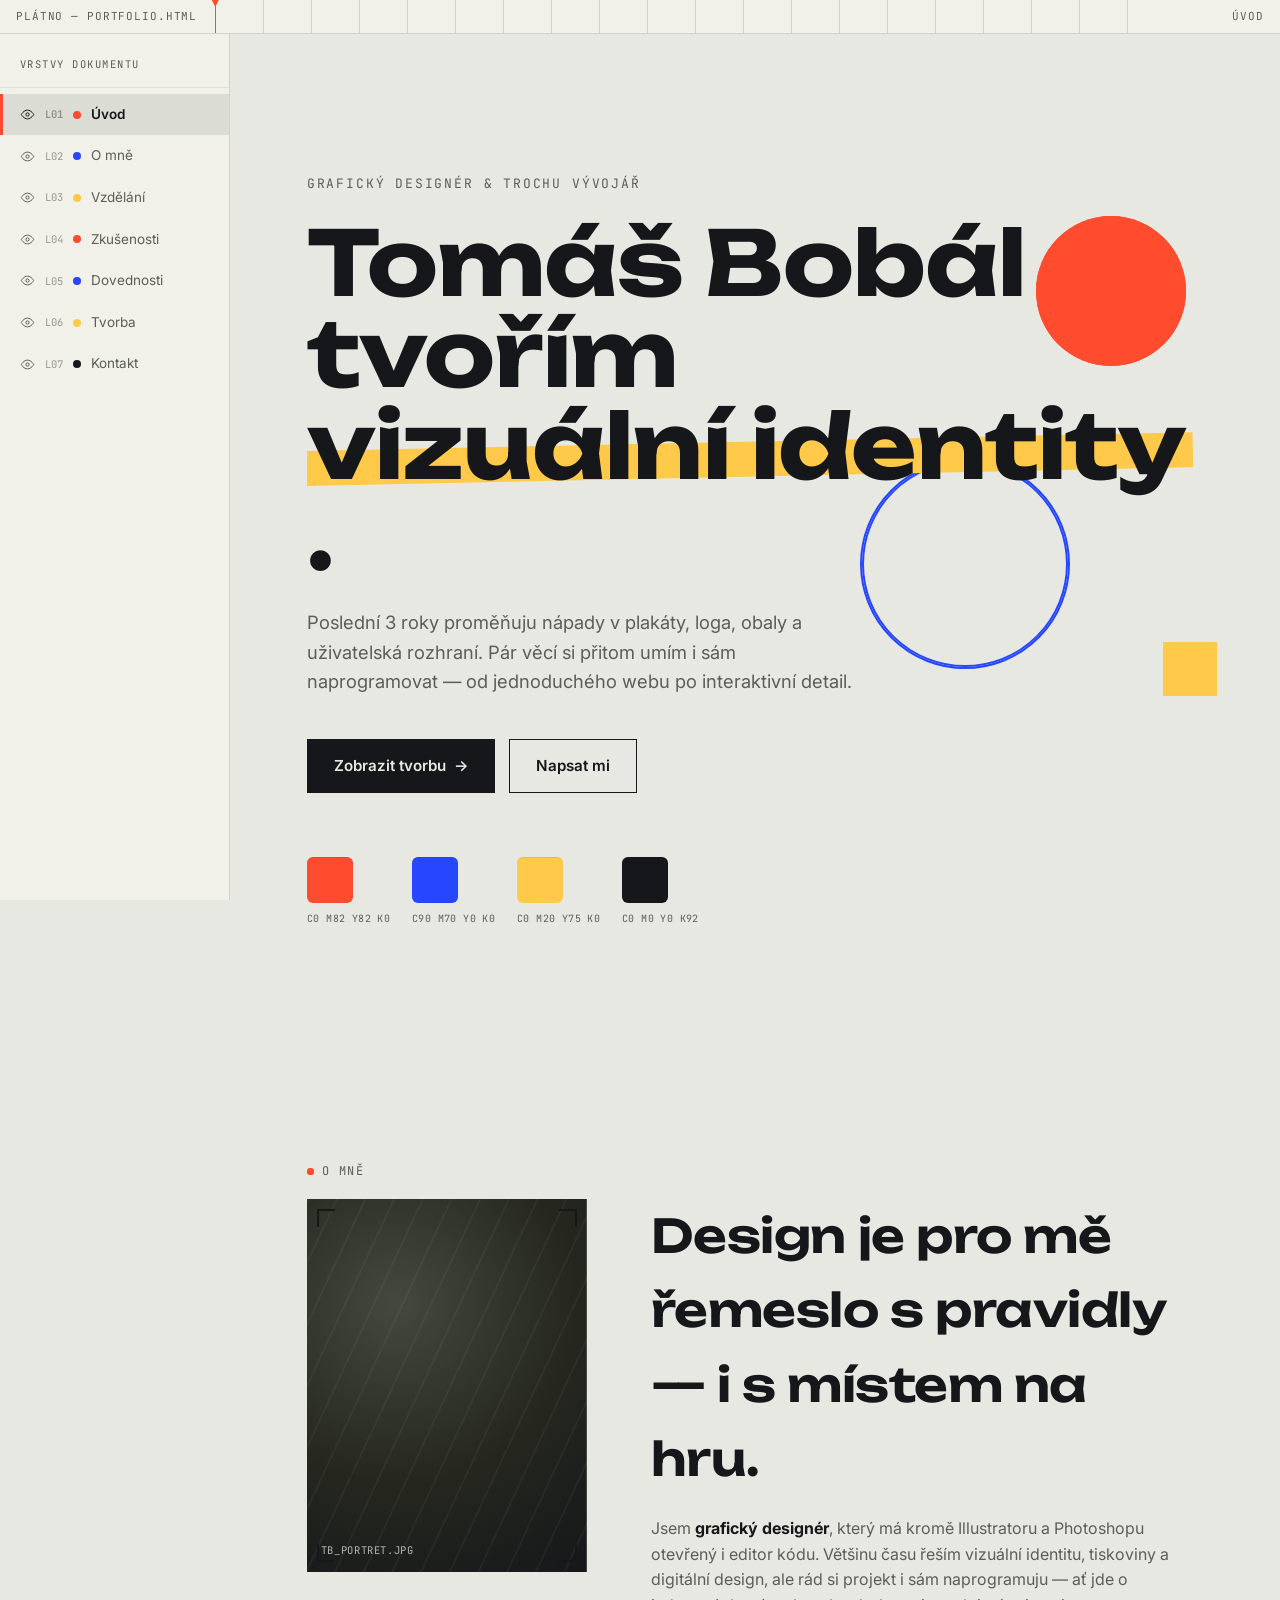
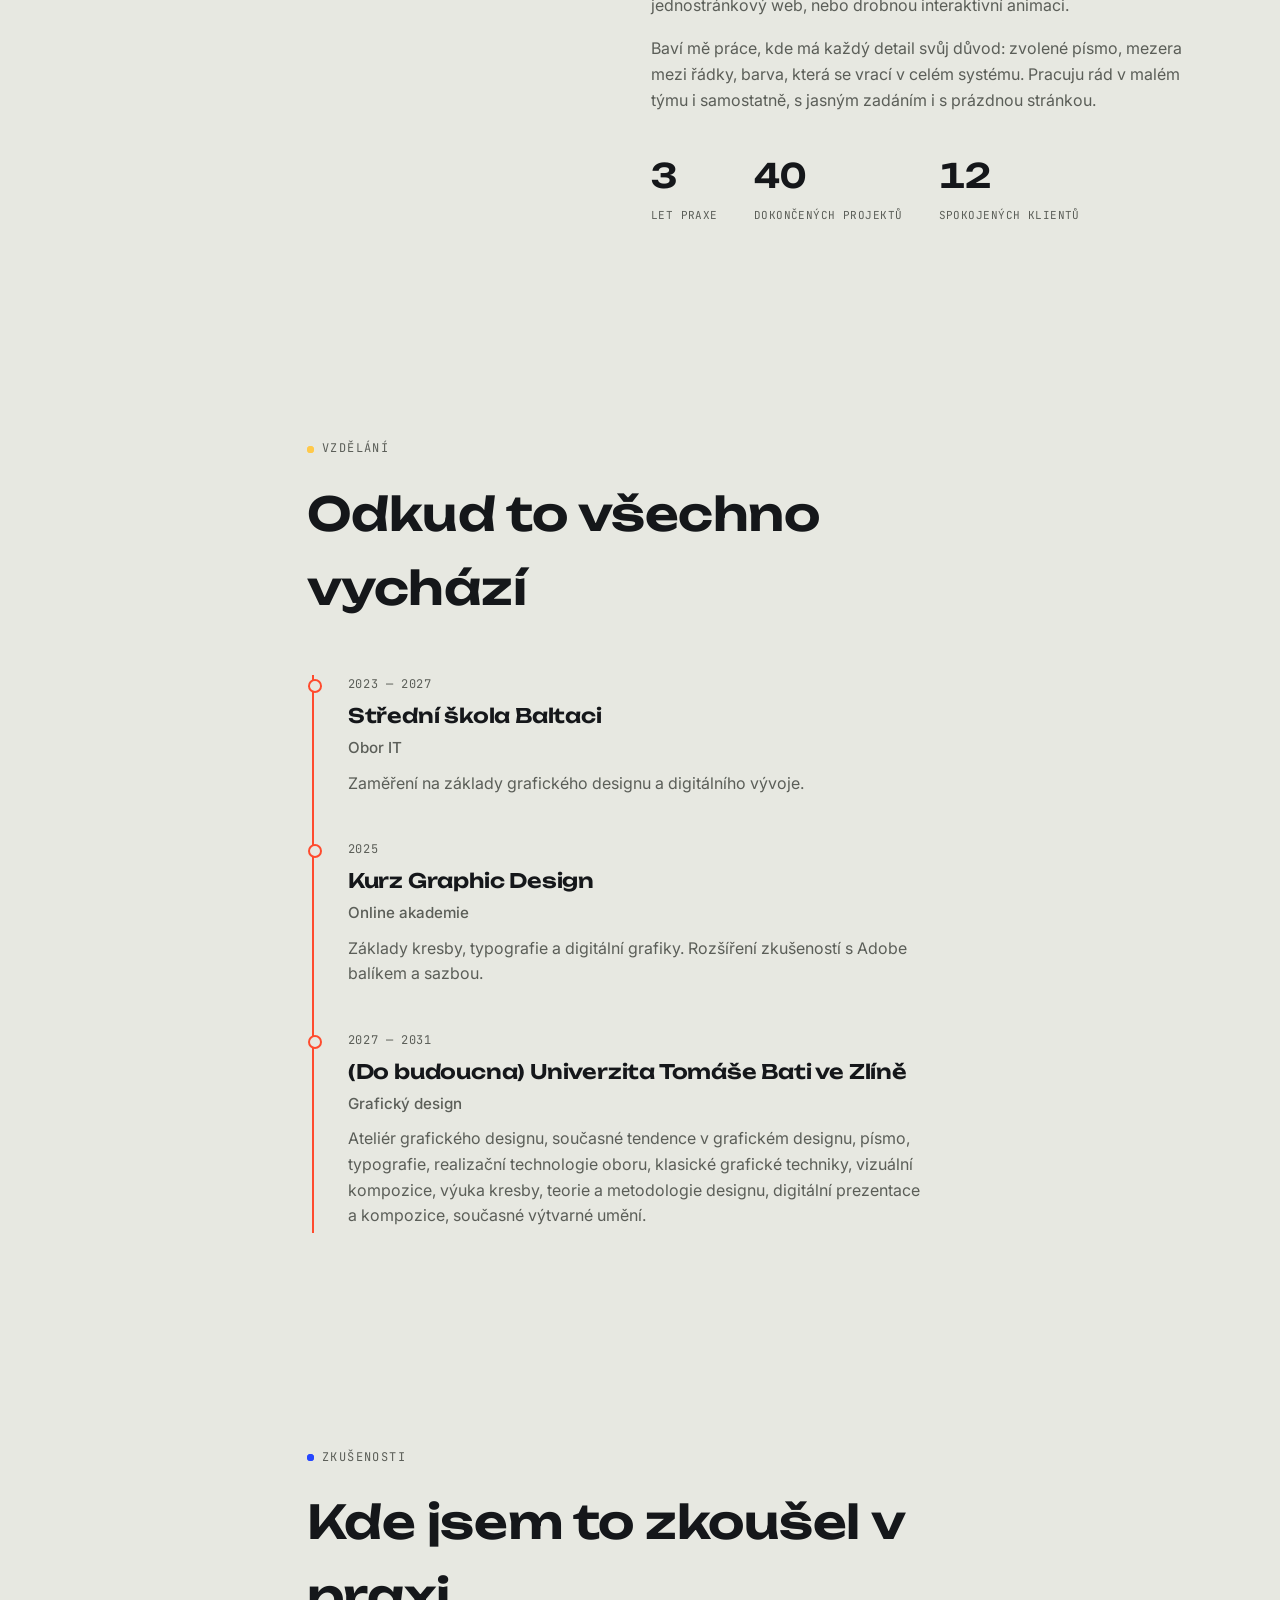
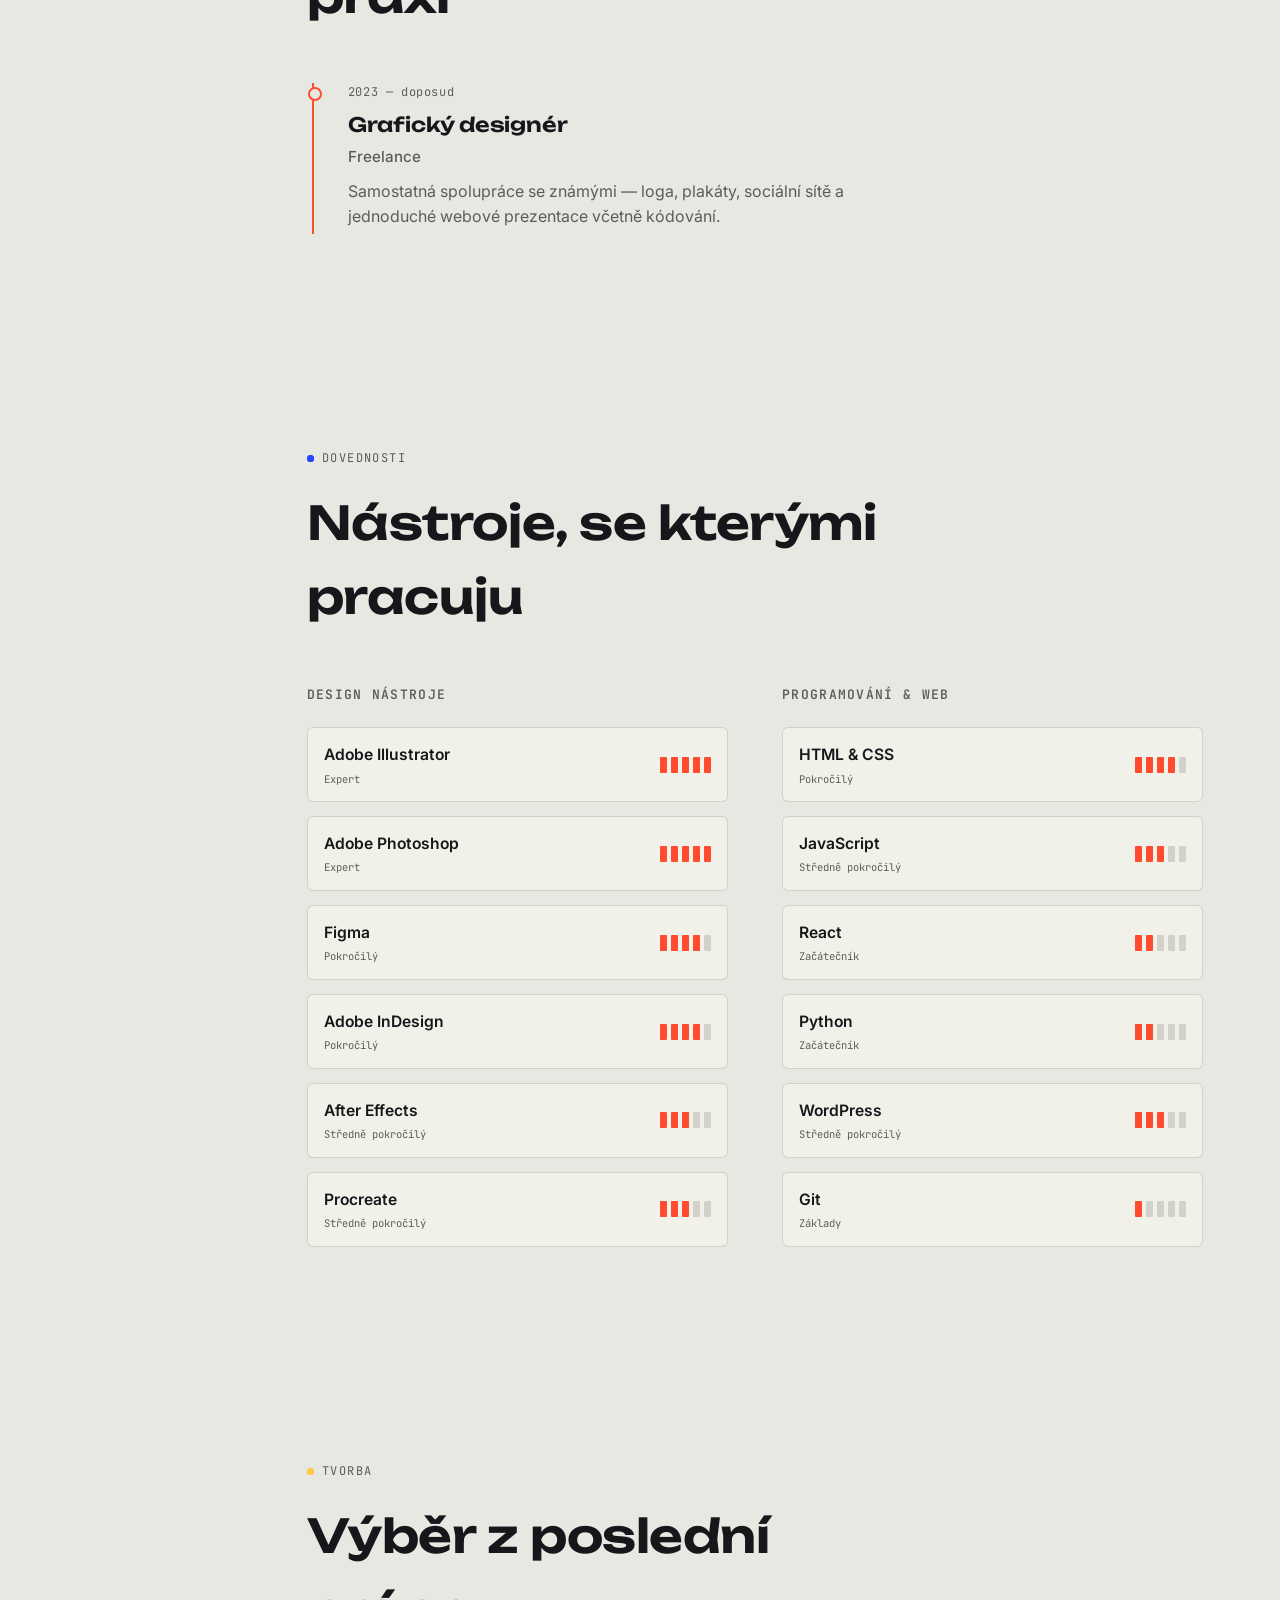
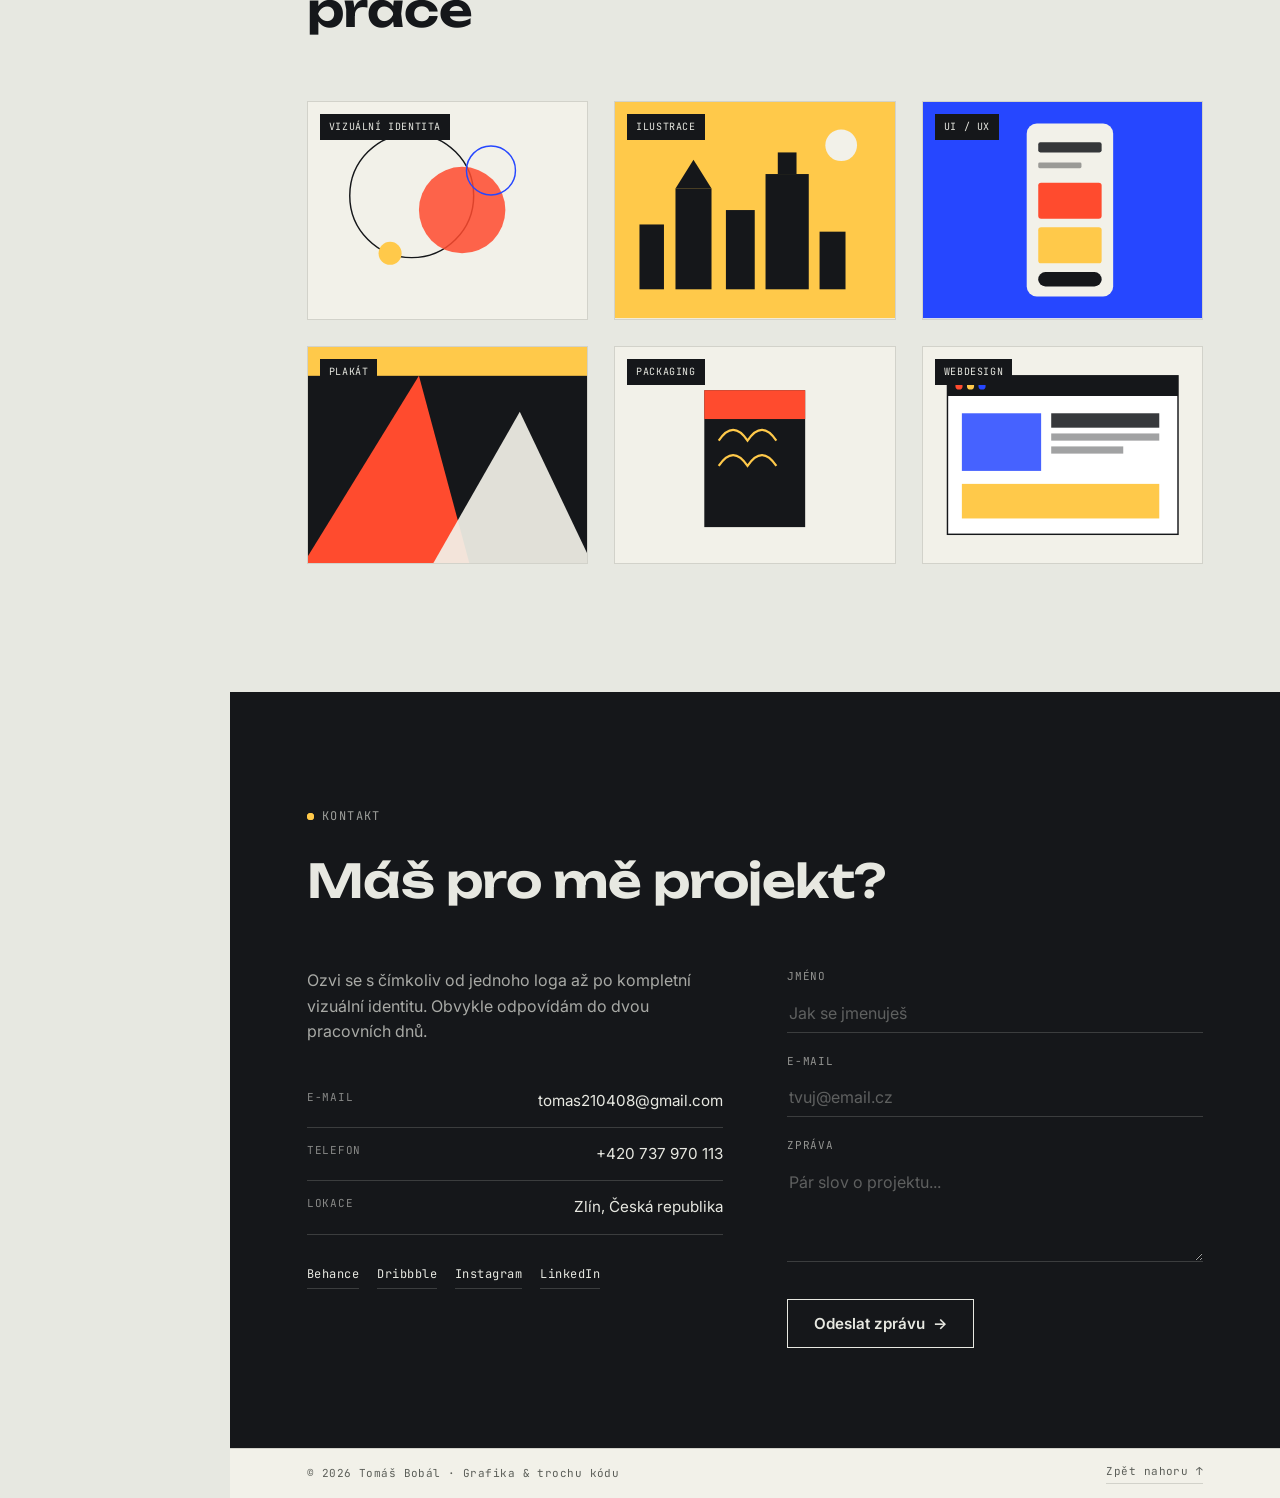
==== commit 57f08b85: "Portfolio - load" ====
--- a/index.html
+++ b/index.html
@@ -7,269 +7,15 @@
 <link rel="preconnect" href="https://fonts.googleapis.com">
 <link rel="preconnect" href="https://fonts.gstatic.com" crossorigin>
 <link href="https://fonts.googleapis.com/css2?family=Unbounded:wght@200..900&family=Inter:wght@400;500;600;700&family=JetBrains+Mono:wght@400;500;600&display=swap" rel="stylesheet">
-<style>
-/* ====== TOKENS ====== */
-:root{
-  --paper:#E7E8E1;
-  --paper-deep:#DBDCD3;
-  --surface:#F2F1E9;
-  --ink:#15171A;
-  --ink-soft:#5B5E58;
-  --line: rgba(20,22,18,0.14);
-  --line-soft: rgba(20,22,18,0.08);
-  --coral:#FF4B2E;
-  --blue:#2647FF;
-  --yellow:#FFC94A;
-  --dark:#15171A;
-  --dark-line: rgba(231,232,225,0.18);
-  --font-display:'Unbounded', sans-serif;
-  --font-body:'Inter', sans-serif;
-  --font-mono:'JetBrains Mono', monospace;
-  --bar-h: 34px;
-  --panel-w: 230px;
-}
-*{box-sizing:border-box;}
-html{scroll-behavior:smooth;}
-@media (prefers-reduced-motion: reduce){ html{scroll-behavior:auto;} *{animation-duration:0.001ms !important; transition-duration:0.001ms !important;} }
-body{
-  margin:0;
-  background:var(--paper);
-  color:var(--ink);
-  font-family:var(--font-body);
-  font-size:16px;
-  line-height:1.6;
-  -webkit-font-smoothing:antialiased;
-}
-img,svg{display:block;max-width:100%;}
-a{color:inherit;text-decoration:none;}
-h1,h2,h3{font-family:var(--font-display);margin:0;letter-spacing:-0.01em;}
-p{margin:0;}
-:focus-visible{outline:2.5px solid var(--blue); outline-offset:3px;}
-.mono{font-family:var(--font-mono);}
-.wrap{max-width:1180px;margin:0 auto;padding:0 6vw;}
-
-/* ====== TOP RULER ====== */
-.ruler{
-  position:fixed; top:0; left:0; right:0; height:var(--bar-h); z-index:60;
-  background:var(--surface); border-bottom:1px solid var(--line);
-  display:flex; align-items:center; justify-content:space-between;
-  padding:0 16px;
-  font-family:var(--font-mono); font-size:11px; letter-spacing:0.08em; color:var(--ink-soft);
-}
-.ruler .ticks{
-  flex:1; height:100%; margin:0 18px;
-  background-image: repeating-linear-gradient(to right, var(--line) 0, var(--line) 1px, transparent 1px, transparent 48px);
-  background-position: center;
-  position:relative;
-}
-.ruler .label-left{white-space:nowrap;}
-.ruler .label-right{white-space:nowrap; min-width:96px; text-align:right;}
-
-/* ====== LAYERS PANEL (signature nav) ====== */
-.layers-panel{
-  position:fixed; top:var(--bar-h); left:0; bottom:0; width:var(--panel-w); z-index:55;
-  background:var(--surface); border-right:1px solid var(--line);
-  padding:22px 0 16px; overflow-y:auto;
-}
-.layers-panel .panel-title{
-  font-family:var(--font-mono); font-size:10.5px; letter-spacing:0.14em; color:var(--ink-soft);
-  text-transform:uppercase; padding:0 20px 14px; border-bottom:1px solid var(--line-soft); margin-bottom:6px;
-}
-.layer-item{
-  display:flex; align-items:center; gap:10px;
-  padding:10px 20px; cursor:pointer; border:none; background:none; width:100%; text-align:left;
-  font-family:var(--font-body); font-size:13.5px; color:var(--ink-soft);
-  transition:background .15s ease, color .15s ease;
-}
-.layer-item:hover{background:var(--paper-deep);}
-.layer-item .eye{flex:0 0 auto; width:15px; height:15px; opacity:.45;}
-.layer-item .swatch{flex:0 0 auto; width:8px; height:8px; border-radius:50%;}
-.layer-item .idx{font-family:var(--font-mono); font-size:10.5px; color:var(--ink-soft); opacity:.6; flex:0 0 auto;}
-.layer-item.active{color:var(--ink); font-weight:600; background:var(--paper-deep);}
-.layer-item.active .eye{opacity:1;}
-
-.layers-toggle{
-  position:fixed; top:6px; right:14px; z-index:70; display:none;
-  font-family:var(--font-mono); font-size:11px; letter-spacing:.1em; text-transform:uppercase;
-  background:var(--ink); color:var(--paper); border:none; padding:7px 12px; cursor:pointer;
-}
-.layers-overlay-bg{
-  position:fixed; inset:0; background:rgba(0,0,0,.4); z-index:54; display:none;
-}
-body.panel-open .layers-overlay-bg{display:block;}
-body.panel-open .layers-panel{display:block;}
-
-/* ====== LAYOUT SHELL ====== */
-main{margin-left:var(--panel-w); padding-top:var(--bar-h);}
-@media (max-width: 880px){
-  .layers-panel{display:none; width:78vw; top:0; padding-top:60px;}
-  .layers-toggle{display:block;}
-  main{margin-left:0;}
-}
-
-.section{padding:110px 0 100px; position:relative;}
-.section--tight{padding-top:90px;}
-.kicker{
-  display:inline-flex; align-items:center; gap:8px;
-  font-family:var(--font-mono); font-size:12px; letter-spacing:.12em; text-transform:uppercase;
-  color:var(--ink-soft); margin-bottom:18px;
-}
-.kicker .dot{width:7px;height:7px;border-radius:50%;background:var(--coral);}
-.section h2{font-size:clamp(2rem, 4vw, 2.9rem); font-weight:600; max-width:14ch;}
-.reveal{opacity:0; transform:translateY(22px); transition:opacity .7s ease, transform .7s ease;}
-.reveal.in{opacity:1; transform:translateY(0);}
-
-/* ====== HERO ====== */
-.hero{padding-top:140px; padding-bottom:120px; position:relative; overflow:hidden;}
-.hero .wrap{position:relative;}
-.hero-eyebrow{font-family:var(--font-mono); font-size:13px; letter-spacing:.14em; text-transform:uppercase; color:var(--ink-soft); margin-bottom:22px;}
-.hero h1{font-size:clamp(2.6rem, 8vw, 5.6rem); font-weight:700; line-height:1.02; max-width:14ch;}
-.hero h1 .mark{position:relative; display:inline-block;}
-.hero h1 .mark::before{
-  content:""; position:absolute; left:-4px; right:-6px; bottom:6%; height:38%;
-  background:var(--yellow); transform:rotate(-1.2deg); z-index:-1;
-}
-.hero-sub{margin-top:26px; max-width:46ch; font-size:1.15rem; color:var(--ink-soft);}
-.hero-cta{display:flex; gap:14px; margin-top:42px; flex-wrap:wrap;}
-.btn{
-  font-family:var(--font-body); font-weight:600; font-size:.95rem; padding:14px 26px;
-  border:1.5px solid var(--ink); cursor:pointer; display:inline-flex; align-items:center; gap:8px;
-  transition:transform .15s ease, background .15s ease, color .15s ease;
-}
-.btn-solid{background:var(--ink); color:var(--paper);}
-.btn-solid:hover{transform:translateY(-2px);}
-.btn-outline{background:transparent; color:var(--ink);}
-.btn-outline:hover{background:var(--ink); color:var(--paper); transform:translateY(-2px);}
-.swatch-row{display:flex; gap:22px; margin-top:64px; flex-wrap:wrap;}
-.swatch-chip{display:flex; flex-direction:column; gap:8px;}
-.swatch-chip .sq{width:46px; height:46px; border-radius:6px; box-shadow:0 1px 0 rgba(0,0,0,.08) inset;}
-.swatch-chip .code{font-family:var(--font-mono); font-size:10px; color:var(--ink-soft); letter-spacing:.04em;}
-
-/* ====== ABOUT ====== */
-.about-grid{display:grid; grid-template-columns:280px 1fr; gap:64px; align-items:start;}
-@media (max-width:760px){.about-grid{grid-template-columns:1fr;}}
-.portrait{
-  position:relative; aspect-ratio:3/4; background:
-    radial-gradient(circle at 32% 28%, #44483F 0%, #25271F 55%, var(--ink) 100%);
-  overflow:hidden;
-}
-.portrait::after{
-  content:""; position:absolute; inset:0;
-  background-image: repeating-linear-gradient(115deg, rgba(255,255,255,0.04) 0 2px, transparent 2px 26px);
-}
-.crop{position:absolute; width:18px; height:18px; border-color:var(--paper);}
-.crop.tl{top:10px; left:10px; border-top:2px solid; border-left:2px solid;}
-.crop.tr{top:10px; right:10px; border-top:2px solid; border-right:2px solid;}
-.crop.bl{bottom:10px; left:10px; border-bottom:2px solid; border-left:2px solid;}
-.crop.br{bottom:10px; right:10px; border-bottom:2px solid; border-right:2px solid;}
-.portrait-label{
-  position:absolute; bottom:14px; left:14px; right:14px;
-  font-family:var(--font-mono); font-size:10.5px; color:var(--paper); opacity:.75; letter-spacing:.06em;
-}
-.about-text p{margin-bottom:18px; color:var(--ink-soft); max-width:58ch;}
-.about-text p strong{color:var(--ink);}
-.stat-row{display:flex; gap:36px; margin-top:36px; flex-wrap:wrap;}
-.stat{font-family:var(--font-display);}
-.stat .num{font-size:2.1rem; font-weight:600;}
-.stat .lbl{font-family:var(--font-mono); font-size:11px; color:var(--ink-soft); letter-spacing:.04em; text-transform:uppercase; margin-top:4px;}
-
-/* ====== TIMELINE (education + experience) ====== */
-.timeline{border-left:1.5px solid var(--line); margin-left:6px; margin-top:50px;}
-.t-item{position:relative; padding:0 0 44px 34px;}
-.t-item:last-child{padding-bottom:4px;}
-.t-item::before{
-  content:""; position:absolute; left:-5.5px; top:4px; width:10px; height:10px;
-  border-radius:50%; background:var(--paper); border:2px solid var(--coral);
-}
-.t-period{font-family:var(--font-mono); font-size:12px; color:var(--ink-soft); letter-spacing:.05em; margin-bottom:6px; display:block;}
-.t-item h3{font-size:1.25rem; font-weight:600; margin-bottom:4px;}
-.t-org{color:var(--ink-soft); font-weight:500; margin-bottom:10px; display:block; font-size:.95rem;}
-.t-item p{color:var(--ink-soft); max-width:58ch;}
-
-/* ====== SKILLS ====== */
-.skills-groups{display:grid; grid-template-columns:1fr 1fr; gap:54px; margin-top:50px;}
-@media (max-width:760px){.skills-groups{grid-template-columns:1fr;}}
-.skill-group h3{font-family:var(--font-mono); font-size:13px; letter-spacing:.1em; text-transform:uppercase; color:var(--ink-soft); margin-bottom:22px; font-weight:600;}
-.chip-grid{display:flex; flex-direction:column; gap:14px;}
-.chip{
-  background:var(--surface); border:1px solid var(--line); border-radius:6px;
-  padding:14px 16px; display:flex; align-items:center; justify-content:space-between; gap:14px;
-}
-.chip .name{font-weight:600; font-size:.98rem;}
-.chip .level{font-family:var(--font-mono); font-size:10.5px; color:var(--ink-soft); margin-top:3px;}
-.chip-meta{display:flex; flex-direction:column; align-items:flex-end;}
-.ticks5{display:flex; gap:4px;}
-.ticks5 span{width:7px; height:16px; background:var(--line); border-radius:1px;}
-.ticks5 span.fill{background:var(--coral);}
-
-/* ====== GALLERY ====== */
-.gallery-grid{display:grid; grid-template-columns:repeat(3,1fr); gap:26px; margin-top:54px;}
-@media (max-width:980px){.gallery-grid{grid-template-columns:repeat(2,1fr);}}
-@media (max-width:620px){.gallery-grid{grid-template-columns:1fr;}}
-.tile{
-  position:relative; aspect-ratio:4/3.1; overflow:hidden; border:1px solid var(--line);
-  background:var(--surface); cursor:pointer;
-  transition:transform .35s ease, box-shadow .35s ease;
-}
-.tile:hover{transform:translateY(-6px) rotate(-0.4deg); box-shadow:0 18px 30px -14px rgba(20,22,18,.35);}
-.tile svg{width:100%; height:100%;}
-.tile .tag{
-  position:absolute; top:12px; left:12px; font-family:var(--font-mono); font-size:10px; letter-spacing:.06em;
-  background:var(--ink); color:var(--paper); padding:5px 9px; text-transform:uppercase; z-index:3;
-}
-.tile .info{
-  position:absolute; left:0; right:0; bottom:0; padding:14px 16px;
-  background:linear-gradient(to top, rgba(21,23,26,.82), transparent);
-  color:var(--paper); transform:translateY(8px); opacity:0; transition:transform .25s ease, opacity .25s ease; z-index:3;
-}
-.tile:hover .info{transform:translateY(0); opacity:1;}
-.tile .info .ttl{font-weight:600; font-size:.98rem;}
-.tile .info .sub{font-family:var(--font-mono); font-size:10.5px; opacity:.8; margin-top:2px;}
-.gallery-note{margin-top:28px; font-size:.88rem; color:var(--ink-soft); font-family:var(--font-mono);}
-
-/* ====== CONTACT (inverted layer) ====== */
-.contact{background:var(--dark); color:var(--paper);}
-.contact .kicker{color:rgba(231,232,225,.65);}
-.contact .kicker .dot{background:var(--yellow);}
-.contact h2{color:var(--paper);}
-.contact-grid{display:grid; grid-template-columns:1fr 1fr; gap:64px; margin-top:50px;}
-@media (max-width:820px){.contact-grid{grid-template-columns:1fr;}}
-.contact-info p{color:rgba(231,232,225,.7); max-width:42ch; margin-bottom:30px;}
-.c-line{display:flex; justify-content:space-between; padding:14px 0; border-bottom:1px solid var(--dark-line); font-size:.95rem;}
-.c-line .l{color:rgba(231,232,225,.55); font-family:var(--font-mono); font-size:11px; text-transform:uppercase; letter-spacing:.07em;}
-.social-row{display:flex; gap:18px; margin-top:30px; flex-wrap:wrap;}
-.social-row a{font-family:var(--font-mono); font-size:12px; letter-spacing:.04em; border-bottom:1px solid var(--dark-line); padding-bottom:4px;}
-.social-row a:hover{border-color:var(--yellow);}
-
-.field{margin-bottom:20px;}
-.field label{display:block; font-family:var(--font-mono); font-size:11px; letter-spacing:.07em; text-transform:uppercase; color:rgba(231,232,225,.6); margin-bottom:8px;}
-.field input, .field textarea{
-  width:100%; background:transparent; border:none; border-bottom:1.5px solid var(--dark-line);
-  color:var(--paper); font-family:var(--font-body); font-size:1rem; padding:9px 2px; resize:vertical;
-}
-.field input:focus, .field textarea:focus{border-color:var(--yellow); outline:none;}
-.field input::placeholder, .field textarea::placeholder{color:rgba(231,232,225,.35);}
-.form-foot{display:flex; align-items:center; gap:18px; margin-top:30px; flex-wrap:wrap;}
-.btn-light{border:1.5px solid var(--paper); color:var(--paper); background:transparent;}
-.btn-light:hover{background:var(--paper); color:var(--ink);}
-.form-status{font-family:var(--font-mono); font-size:12px; color:var(--yellow); min-height:16px;}
-
-/* ====== STATUS BAR FOOTER ====== */
-.status-bar{
-  margin-left:var(--panel-w); border-top:1px solid var(--line); background:var(--surface);
-  display:flex; justify-content:space-between; align-items:center; padding:14px 6vw;
-  font-family:var(--font-mono); font-size:11px; color:var(--ink-soft); letter-spacing:.04em;
-}
-@media (max-width:880px){.status-bar{margin-left:0; flex-direction:column; gap:8px; text-align:center;}}
-.status-bar a{border-bottom:1px solid var(--line); padding-bottom:2px;}
-</style>
+<link rel="stylesheet" href="style.css">
 </head>
 <body>
 
 <div class="ruler" aria-hidden="true">
   <span class="label-left mono">PLÁTNO — PORTFOLIO.HTML</span>
-  <div class="ticks"></div>
+  <div class="ticks"><div class="playhead" id="playhead"></div></div>
   <span class="label-right mono" id="rulerActive">ÚVOD</span>
+  <div class="progress" id="progress"></div>
 </div>
 
 <button class="layers-toggle" id="layersToggle">Vrstvy ▾</button>
@@ -290,19 +36,27 @@
 
 <!-- ÚVOD -->
 <section id="uvod" class="section hero">
-  <div class="wrap">
-    <div class="hero-eyebrow">Grafický designér &amp; trochu vývojář</div>
-    <h1>Tomáš Bobál<br>tvořím <span class="mark">vizuální identity</span>.</h1>
-    <p class="hero-sub">Poslední 3 roky proměňuju nápady v plakáty, loga, obaly a uživatelská rozhraní. Pár věcí si přitom umím i sám naprogramovat — od jednoduchého webu po interaktivní detail.</p>
-    <div class="hero-cta">
-      <a href="#tvorba" class="btn btn-solid">Zobrazit tvorbu →</a>
+  <div class="hero-shapes" aria-hidden="true">
+    <div class="shape s1"><i></i></div>
+    <div class="shape s2"><i></i></div>
+    <div class="shape s3"><i></i></div>
+  </div>
+  <div class="wrap">
+    <div class="hero-eyebrow fade-up" style="--d:.1s">Grafický designér &amp; trochu vývojář</div>
+    <h1>
+      <span class="line"><span>Tomáš Bobál</span></span>
+      <span class="line"><span>tvořím <span class="mark">vizuální identity</span>.</span></span>
+    </h1>
+    <p class="hero-sub fade-up" style="--d:.8s">Poslední 3 roky proměňuju nápady v plakáty, loga, obaly a uživatelská rozhraní. Pár věcí si přitom umím i sám naprogramovat — od jednoduchého webu po interaktivní detail.</p>
+    <div class="hero-cta fade-up" style="--d:1s">
+      <a href="#tvorba" class="btn btn-solid">Zobrazit tvorbu <span class="arrow">→</span></a>
       <a href="#kontakt" class="btn btn-outline">Napsat mi</a>
     </div>
     <div class="swatch-row" aria-hidden="true">
-      <div class="swatch-chip"><div class="sq" style="background:var(--coral)"></div><span class="code mono">C0 M82 Y82 K0</span></div>
-      <div class="swatch-chip"><div class="sq" style="background:var(--blue)"></div><span class="code mono">C90 M70 Y0 K0</span></div>
-      <div class="swatch-chip"><div class="sq" style="background:var(--yellow)"></div><span class="code mono">C0 M20 Y75 K0</span></div>
-      <div class="swatch-chip"><div class="sq" style="background:var(--ink)"></div><span class="code mono">C0 M0 Y0 K92</span></div>
+      <div class="swatch-chip" style="--i:0"><div class="sq" style="background:var(--coral)"></div><span class="code mono">C0 M82 Y82 K0</span></div>
+      <div class="swatch-chip" style="--i:1"><div class="sq" style="background:var(--blue)"></div><span class="code mono">C90 M70 Y0 K0</span></div>
+      <div class="swatch-chip" style="--i:2"><div class="sq" style="background:var(--yellow)"></div><span class="code mono">C0 M20 Y75 K0</span></div>
+      <div class="swatch-chip" style="--i:3"><div class="sq" style="background:var(--ink)"></div><span class="code mono">C0 M0 Y0 K92</span></div>
     </div>
   </div>
 </section>
@@ -317,13 +71,13 @@
         <div class="portrait-label mono">TB_PORTRET.JPG</div>
       </div>
       <div class="about-text">
-        <h2 style="margin-bottom:20px;">Design je pro mě řemeslo s pravidly — i s místem na hru.</h2>
-        <p>Jsem <strong>grafický designér</strong>, který má kromě Illustratoru a Photoshopu otevřený i editor kódu. Většinu času řeším vizuální identitu, tiskoviny a digitální design, ale rád si projekt i sám naprogramuju — ať jde o jednostránkový web, nebo drobnou interaktivní animaci.</p>
-        <p>Baví mě práce, kde má každý detail svůj důvod: zvolené písmo, mezera mezi řádky, barva, která se vrací v celém systému. Pracuju rád v malém týmu i samostatně, s jasným zadáním i s prázdnou stránkou.</p>
+        <h2 style="margin-bottom:20px;"><span class="h2-mask"><span class="h2-in">Design je pro mě řemeslo s pravidly — i s místem na hru.</span></span></h2>
+        <p class="st">Jsem <strong>grafický designér</strong>, který má kromě Illustratoru a Photoshopu otevřený i editor kódu. Většinu času řeším vizuální identitu, tiskoviny a digitální design, ale rád si projekt i sám naprogramuju — ať jde o jednostránkový web, nebo drobnou interaktivní animaci.</p>
+        <p class="st">Baví mě práce, kde má každý detail svůj důvod: zvolené písmo, mezera mezi řádky, barva, která se vrací v celém systému. Pracuju rád v malém týmu i samostatně, s jasným zadáním i s prázdnou stránkou.</p>
         <div class="stat-row">
-          <div class="stat"><div class="num">3+</div><div class="lbl">let praxe</div></div>
-          <div class="stat"><div class="num">40+</div><div class="lbl">dokončených projektů</div></div>
-          <div class="stat"><div class="num">12</div><div class="lbl">spokojených klientů</div></div>
+          <div class="stat st"><div class="num" data-count="3" data-suffix="+">3+</div><div class="lbl">let praxe</div></div>
+          <div class="stat st"><div class="num" data-count="40" data-suffix="+">40+</div><div class="lbl">dokončených projektů</div></div>
+          <div class="stat st"><div class="num" data-count="12">12</div><div class="lbl">spokojených klientů</div></div>
         </div>
       </div>
     </div>
@@ -334,21 +88,21 @@
 <section id="vzdelani" class="section education reveal">
   <div class="wrap">
     <div class="kicker"><span class="dot" style="background:var(--yellow)"></span>Vzdělání</div>
-    <h2>Odkud to všechno vychází</h2>
+    <h2><span class="h2-mask"><span class="h2-in">Odkud to všechno vychází</span></span></h2>
     <div class="timeline">
-      <div class="t-item">
+      <div class="t-item st">
         <span class="t-period mono">2023 — 2027</span>
         <h3>Střední škola Baltaci</h3>
         <span class="t-org">Obor IT</span>
         <p>Zaměření na základy grafického designu a digitálního vývoje.</p>
       </div>
-      <div class="t-item">
+      <div class="t-item st">
         <span class="t-period mono">2025</span>
         <h3>Kurz Graphic Design</h3>
         <span class="t-org">Online akademie</span>
         <p>Základy kresby, typografie a digitální grafiky. Rozšíření zkušeností s Adobe balíkem a sazbou.</p>
       </div>
-      <div class="t-item">
+      <div class="t-item st">
         <span class="t-period mono">2027 — 2031</span>
         <h3>(Do budoucna) Univerzita Tomáše Bati ve Zlíně</h3>
         <span class="t-org">Grafický design</span>
@@ -362,9 +116,9 @@
 <section id="zkusenosti" class="section experience reveal">
   <div class="wrap">
     <div class="kicker"><span class="dot" style="background:var(--blue)"></span>Zkušenosti</div>
-    <h2>Kde jsem to zkoušel v praxi</h2>
+    <h2><span class="h2-mask"><span class="h2-in">Kde jsem to zkoušel v praxi</span></span></h2>
     <div class="timeline">
-      <div class="t-item">
+      <div class="t-item st">
         <span class="t-period mono">2023 — doposud</span>
         <h3>Grafický designér</h3>
         <span class="t-org">Freelance</span>
@@ -378,28 +132,28 @@
 <section id="dovednosti" class="section skills reveal">
   <div class="wrap">
     <div class="kicker"><span class="dot" style="background:var(--blue)"></span>Dovednosti</div>
-    <h2>Nástroje, se kterými pracuju</h2>
+    <h2><span class="h2-mask"><span class="h2-in">Nástroje, se kterými pracuju</span></span></h2>
     <div class="skills-groups">
       <div class="skill-group">
         <h3>Design nástroje</h3>
         <div class="chip-grid">
-          <div class="chip"><div><div class="name">Adobe Illustrator</div><div class="level mono">Expert</div></div><div class="ticks5"><span class="fill"></span><span class="fill"></span><span class="fill"></span><span class="fill"></span><span class="fill"></span></div></div>
-          <div class="chip"><div><div class="name">Adobe Photoshop</div><div class="level mono">Expert</div></div><div class="ticks5"><span class="fill"></span><span class="fill"></span><span class="fill"></span><span class="fill"></span><span class="fill"></span></div></div>
-          <div class="chip"><div><div class="name">Figma</div><div class="level mono">Pokročilý</div></div><div class="ticks5"><span class="fill"></span><span class="fill"></span><span class="fill"></span><span class="fill"></span><span></span></div></div>
-          <div class="chip"><div><div class="name">Adobe InDesign</div><div class="level mono">Pokročilý</div></div><div class="ticks5"><span class="fill"></span><span class="fill"></span><span class="fill"></span><span class="fill"></span><span></span></div></div>
-          <div class="chip"><div><div class="name">After Effects</div><div class="level mono">Středně pokročilý</div></div><div class="ticks5"><span class="fill"></span><span class="fill"></span><span class="fill"></span><span></span><span></span></div></div>
-          <div class="chip"><div><div class="name">Procreate</div><div class="level mono">Středně pokročilý</div></div><div class="ticks5"><span class="fill"></span><span class="fill"></span><span class="fill"></span><span></span><span></span></div></div>
+          <div class="chip st"><div><div class="name">Adobe Illustrator</div><div class="level mono">Expert</div></div><div class="ticks5"><span class="fill"></span><span class="fill"></span><span class="fill"></span><span class="fill"></span><span class="fill"></span></div></div>
+          <div class="chip st"><div><div class="name">Adobe Photoshop</div><div class="level mono">Expert</div></div><div class="ticks5"><span class="fill"></span><span class="fill"></span><span class="fill"></span><span class="fill"></span><span class="fill"></span></div></div>
+          <div class="chip st"><div><div class="name">Figma</div><div class="level mono">Pokročilý</div></div><div class="ticks5"><span class="fill"></span><span class="fill"></span><span class="fill"></span><span class="fill"></span><span></span></div></div>
+          <div class="chip st"><div><div class="name">Adobe InDesign</div><div class="level mono">Pokročilý</div></div><div class="ticks5"><span class="fill"></span><span class="fill"></span><span class="fill"></span><span class="fill"></span><span></span></div></div>
+          <div class="chip st"><div><div class="name">After Effects</div><div class="level mono">Středně pokročilý</div></div><div class="ticks5"><span class="fill"></span><span class="fill"></span><span class="fill"></span><span></span><span></span></div></div>
+          <div class="chip st"><div><div class="name">Procreate</div><div class="level mono">Středně pokročilý</div></div><div class="ticks5"><span class="fill"></span><span class="fill"></span><span class="fill"></span><span></span><span></span></div></div>
         </div>
       </div>
       <div class="skill-group">
         <h3>Programování &amp; web</h3>
         <div class="chip-grid">
-          <div class="chip"><div><div class="name">HTML &amp; CSS</div><div class="level mono">Pokročilý</div></div><div class="ticks5"><span class="fill"></span><span class="fill"></span><span class="fill"></span><span class="fill"></span><span></span></div></div>
-          <div class="chip"><div><div class="name">JavaScript</div><div class="level mono">Středně pokročilý</div></div><div class="ticks5"><span class="fill"></span><span class="fill"></span><span class="fill"></span><span></span><span></span></div></div>
-          <div class="chip"><div><div class="name">React</div><div class="level mono">Začátečník</div></div><div class="ticks5"><span class="fill"></span><span class="fill"></span><span></span><span></span><span></span></div></div>
-          <div class="chip"><div><div class="name">Python</div><div class="level mono">Začátečník</div></div><div class="ticks5"><span class="fill"></span><span class="fill"></span><span></span><span></span><span></span></div></div>
-          <div class="chip"><div><div class="name">WordPress</div><div class="level mono">Středně pokročilý</div></div><div class="ticks5"><span class="fill"></span><span class="fill"></span><span class="fill"></span><span></span><span></span></div></div>
-          <div class="chip"><div><div class="name">Git</div><div class="level mono">Základy</div></div><div class="ticks5"><span class="fill"></span><span></span><span></span><span></span><span></span></div></div>
+          <div class="chip st"><div><div class="name">HTML &amp; CSS</div><div class="level mono">Pokročilý</div></div><div class="ticks5"><span class="fill"></span><span class="fill"></span><span class="fill"></span><span class="fill"></span><span></span></div></div>
+          <div class="chip st"><div><div class="name">JavaScript</div><div class="level mono">Středně pokročilý</div></div><div class="ticks5"><span class="fill"></span><span class="fill"></span><span class="fill"></span><span></span><span></span></div></div>
+          <div class="chip st"><div><div class="name">React</div><div class="level mono">Začátečník</div></div><div class="ticks5"><span class="fill"></span><span class="fill"></span><span></span><span></span><span></span></div></div>
+          <div class="chip st"><div><div class="name">Python</div><div class="level mono">Začátečník</div></div><div class="ticks5"><span class="fill"></span><span class="fill"></span><span></span><span></span><span></span></div></div>
+          <div class="chip st"><div><div class="name">WordPress</div><div class="level mono">Středně pokročilý</div></div><div class="ticks5"><span class="fill"></span><span class="fill"></span><span class="fill"></span><span></span><span></span></div></div>
+          <div class="chip st"><div><div class="name">Git</div><div class="level mono">Základy</div></div><div class="ticks5"><span class="fill"></span><span></span><span></span><span></span><span></span></div></div>
         </div>
       </div>
     </div>
@@ -410,10 +164,10 @@
 <section id="tvorba" class="section gallery reveal">
   <div class="wrap">
     <div class="kicker"><span class="dot" style="background:var(--yellow)"></span>Tvorba</div>
-    <h2>Výběr z poslední práce</h2>
+    <h2><span class="h2-mask"><span class="h2-in">Výběr z poslední práce</span></span></h2>
     <div class="gallery-grid">
 
-      <div class="tile">
+      <div class="tile st">
         <span class="tag">Vizuální identita</span>
         <svg viewBox="0 0 400 300" preserveAspectRatio="xMidYMid slice">
           <rect width="400" height="300" fill="#F2F1E9"/>
@@ -425,7 +179,7 @@
         <div class="info"><div class="ttl">Studio Lumen — značka</div><div class="sub mono">Logo · stacionář · 2024</div></div>
       </div>
 
-      <div class="tile">
+      <div class="tile st">
         <span class="tag">Ilustrace</span>
         <svg viewBox="0 0 400 300" preserveAspectRatio="xMidYMid slice">
           <rect width="400" height="300" fill="#FFC94A"/>
@@ -441,7 +195,7 @@
         <div class="info"><div class="ttl">Městské siluety</div><div class="sub mono">Edit. ilustrace · 2024</div></div>
       </div>
 
-      <div class="tile">
+      <div class="tile st">
         <span class="tag">UI / UX</span>
         <svg viewBox="0 0 400 300" preserveAspectRatio="xMidYMid slice">
           <rect width="400" height="300" fill="#2647FF"/>
@@ -455,7 +209,7 @@
         <div class="info"><div class="ttl">Donesto — appka pro rozvoz</div><div class="sub mono">UI design · 2023</div></div>
       </div>
 
-      <div class="tile">
+      <div class="tile st">
         <span class="tag">Plakát</span>
         <svg viewBox="0 0 400 300" preserveAspectRatio="xMidYMid slice">
           <rect width="400" height="300" fill="#15171A"/>
@@ -466,7 +220,7 @@
         <div class="info"><div class="ttl">Hudební festival Sever</div><div class="sub mono">Plakát · tisk A1 · 2023</div></div>
       </div>
 
-      <div class="tile">
+      <div class="tile st">
         <span class="tag">Packaging</span>
         <svg viewBox="0 0 400 300" preserveAspectRatio="xMidYMid slice">
           <rect width="400" height="300" fill="#F2F1E9"/>
@@ -478,7 +232,7 @@
         <div class="info"><div class="ttl">Řada bylinných čajů</div><div class="sub mono">Obal · etiketa · 2022</div></div>
       </div>
 
-      <div class="tile">
+      <div class="tile st">
         <span class="tag">Webdesign</span>
         <svg viewBox="0 0 400 300" preserveAspectRatio="xMidYMid slice">
           <rect width="400" height="300" fill="#F2F1E9"/>
@@ -505,14 +259,14 @@
 <section id="kontakt" class="section contact reveal">
   <div class="wrap">
     <div class="kicker"><span class="dot"></span>Kontakt</div>
-    <h2>Máš pro mě projekt?</h2>
+    <h2><span class="h2-mask"><span class="h2-in">Máš pro mě projekt?</span></span></h2>
     <div class="contact-grid">
       <div class="contact-info">
-        <p>Ozvi se s čímkoliv od jednoho loga až po kompletní vizuální identitu. Obvykle odpovídám do dvou pracovních dnů.</p>
-        <div class="c-line"><span class="l mono">E-mail</span><a href="mailto:tomas210408@gmail.com">tomas210408@gmail.com</a></div>
-        <div class="c-line"><span class="l mono">Telefon</span><a href="tel:+420737970113">+420 737 970 113</a></div>
-        <div class="c-line"><span class="l mono">Lokace</span><span>Zlín, Česká republika</span></div>
-        <div class="social-row">
+        <p class="st">Ozvi se s čímkoliv od jednoho loga až po kompletní vizuální identitu. Obvykle odpovídám do dvou pracovních dnů.</p>
+        <div class="c-line st"><span class="l mono">E-mail</span><a href="mailto:tomas210408@gmail.com">tomas210408@gmail.com</a></div>
+        <div class="c-line st"><span class="l mono">Telefon</span><a href="tel:+420737970113">+420 737 970 113</a></div>
+        <div class="c-line st"><span class="l mono">Lokace</span><span>Zlín, Česká republika</span></div>
+        <div class="social-row st">
           <a href="#">Behance</a>
           <a href="#">Dribbble</a>
           <a href="#">Instagram</a>
@@ -520,11 +274,11 @@
         </div>
       </div>
       <form id="contactForm">
-        <div class="field"><label for="jmeno">Jméno</label><input id="jmeno" name="jmeno" type="text" placeholder="Jak se jmenuješ" required></div>
-        <div class="field"><label for="email">E-mail</label><input id="email" name="email" type="email" placeholder="tvuj@email.cz" required></div>
-        <div class="field"><label for="zprava">Zpráva</label><textarea id="zprava" name="zprava" rows="4" placeholder="Pár slov o projektu..." required></textarea></div>
-        <div class="form-foot">
-          <button type="submit" class="btn btn-light">Odeslat zprávu →</button>
+        <div class="field st"><label for="jmeno">Jméno</label><input id="jmeno" name="jmeno" type="text" placeholder="Jak se jmenuješ" required></div>
+        <div class="field st"><label for="email">E-mail</label><input id="email" name="email" type="email" placeholder="tvuj@email.cz" required></div>
+        <div class="field st"><label for="zprava">Zpráva</label><textarea id="zprava" name="zprava" rows="4" placeholder="Pár slov o projektu..." required></textarea></div>
+        <div class="form-foot st">
+          <button type="submit" class="btn btn-light">Odeslat zprávu <span class="arrow">→</span></button>
           <span class="form-status" id="formStatus"></span>
         </div>
       </form>
@@ -539,57 +293,6 @@
   <a href="#uvod">Zpět nahoru ↑</a>
 </footer>
 
-<script>
-// Reveal on scroll
-const reveals = document.querySelectorAll('.reveal');
-const io = new IntersectionObserver((entries)=>{
-  entries.forEach(e=>{ if(e.isIntersecting){ e.target.classList.add('in'); } });
-},{threshold:0.12});
-reveals.forEach(el=>io.observe(el));
-
-// Active layer tracking (sidebar + ruler label)
-const sections = document.querySelectorAll('main .section');
-const layerItems = document.querySelectorAll('.layer-item');
-const rulerActive = document.getElementById('rulerActive');
-const names = {uvod:'ÚVOD','o-mne':'O MNĚ',vzdelani:'VZDĚLÁNÍ',zkusenosti:'ZKUŠENOSTI',dovednosti:'DOVEDNOSTI',tvorba:'TVORBA',kontakt:'KONTAKT'};
-const sectionObserver = new IntersectionObserver((entries)=>{
-  entries.forEach(entry=>{
-    if(entry.isIntersecting){
-      const id = entry.target.id;
-      layerItems.forEach(li=>li.classList.toggle('active', li.dataset.target===id));
-      if(rulerActive && names[id]) rulerActive.textContent = names[id];
-    }
-  });
-},{rootMargin:'-45% 0px -45% 0px'});
-sections.forEach(s=>sectionObserver.observe(s));
-
-// Mobile layers panel toggle
-const toggleBtn = document.getElementById('layersToggle');
-const overlayBg = document.getElementById('overlayBg');
-function closePanel(){ document.body.classList.remove('panel-open'); }
-toggleBtn?.addEventListener('click', ()=>document.body.classList.toggle('panel-open'));
-overlayBg?.addEventListener('click', closePanel);
-layerItems.forEach(li=>li.addEventListener('click', closePanel));
-
-// Contact form -> mailto fallback (works without any backend).
-// Chceš odesílat formulář bez otevírání e-mailového klienta?
-// Zaregistruj se zdarma na formspree.io a nahraď blok níže za fetch na svůj endpoint.
-const form = document.getElementById('contactForm');
-const status = document.getElementById('formStatus');
-form?.addEventListener('submit', function(e){
-  e.preventDefault();
-  const jmeno = document.getElementById('jmeno').value.trim();
-  const email = document.getElementById('email').value.trim();
-  const zprava = document.getElementById('zprava').value.trim();
-  if(!jmeno || !email || !zprava){
-    status.textContent = 'Vyplň prosím všechna pole.';
-    return;
-  }
-  const subject = encodeURIComponent('Poptávka z portfolia od ' + jmeno);
-  const body = encodeURIComponent(zprava + '\n\n— ' + jmeno + ' (' + email + ')');
-  window.location.href = `mailto:tomas210408@gmail.com?subject=${subject}&body=${body}`;
-  status.textContent = 'Otevírám e-mailový klient…';
-});
-</script>
+<script src="script.js"></script>
 </body>
 </html>
--- a/style.css
+++ b/style.css
@@ -0,0 +1,398 @@
+/* ====== TOKENS ====== */
+:root{
+  --paper:#E7E8E1;
+  --paper-deep:#DBDCD3;
+  --surface:#F2F1E9;
+  --ink:#15171A;
+  --ink-soft:#5B5E58;
+  --line: rgba(20,22,18,0.14);
+  --line-soft: rgba(20,22,18,0.08);
+  --coral:#FF4B2E;
+  --blue:#2647FF;
+  --yellow:#FFC94A;
+  --dark:#15171A;
+  --dark-line: rgba(231,232,225,0.18);
+  --font-display:'Unbounded', sans-serif;
+  --font-body:'Inter', sans-serif;
+  --font-mono:'JetBrains Mono', monospace;
+  --bar-h: 34px;
+  --panel-w: 230px;
+  --ease: cubic-bezier(.22,.8,.24,1);
+}
+*{box-sizing:border-box;}
+html{scroll-behavior:smooth;}
+body{
+  margin:0;
+  background:var(--paper);
+  color:var(--ink);
+  font-family:var(--font-body);
+  font-size:16px;
+  line-height:1.6;
+  -webkit-font-smoothing:antialiased;
+}
+img,svg{display:block;max-width:100%;}
+a{color:inherit;text-decoration:none;}
+h1,h2,h3{font-family:var(--font-display);margin:0;letter-spacing:-0.01em;}
+p{margin:0;}
+:focus-visible{outline:2.5px solid var(--blue); outline-offset:3px;}
+.mono{font-family:var(--font-mono);}
+.wrap{max-width:1180px;margin:0 auto;padding:0 6vw;}
+
+/* ====== TOP RULER ====== */
+.ruler{
+  position:fixed; top:0; left:0; right:0; height:var(--bar-h); z-index:60;
+  background:var(--surface); border-bottom:1px solid var(--line);
+  display:flex; align-items:center; justify-content:space-between;
+  padding:0 16px;
+  font-family:var(--font-mono); font-size:11px; letter-spacing:0.08em; color:var(--ink-soft);
+}
+.ruler .ticks{
+  flex:1; height:100%; margin:0 18px;
+  background-image: repeating-linear-gradient(to right, var(--line) 0, var(--line) 1px, transparent 1px, transparent 48px);
+  background-position: center;
+  position:relative;
+}
+.ruler .label-left{white-space:nowrap;}
+.ruler .label-right{white-space:nowrap; min-width:96px; text-align:right;}
+/* ANIMACE: ukazatel postupu scrollu jako "kurzor" na pravítku */
+.ruler .progress{
+  position:absolute; left:0; bottom:-1px; height:2px; width:100%;
+  background:var(--coral); transform-origin:left; transform:scaleX(0);
+}
+.ruler .playhead{
+  position:absolute; top:0; bottom:0; width:0; left:0;
+  border-left:1.5px solid var(--coral);
+}
+.ruler .playhead::before{
+  content:""; position:absolute; top:-1px; left:-5px; width:8px; height:8px; background:var(--coral);
+  clip-path:polygon(0 0,100% 0,50% 100%);
+}
+
+/* ====== LAYERS PANEL (signature nav) ====== */
+.layers-panel{
+  position:fixed; top:var(--bar-h); left:0; bottom:0; width:var(--panel-w); z-index:55;
+  background:var(--surface); border-right:1px solid var(--line);
+  padding:22px 0 16px; overflow-y:auto;
+}
+.layers-panel .panel-title{
+  font-family:var(--font-mono); font-size:10.5px; letter-spacing:0.14em; color:var(--ink-soft);
+  text-transform:uppercase; padding:0 20px 14px; border-bottom:1px solid var(--line-soft); margin-bottom:6px;
+}
+.layer-item{
+  position:relative;
+  display:flex; align-items:center; gap:10px;
+  padding:10px 20px; cursor:pointer; border:none; background:none; width:100%; text-align:left;
+  font-family:var(--font-body); font-size:13.5px; color:var(--ink-soft);
+  transition:background .2s ease, color .2s ease, padding-left .3s var(--ease);
+  opacity:0; transform:translateX(-14px);
+  animation:slideIn .6s var(--ease) forwards;
+}
+.layer-item:nth-of-type(1){animation-delay:.15s}
+.layer-item:nth-of-type(2){animation-delay:.22s}
+.layer-item:nth-of-type(3){animation-delay:.29s}
+.layer-item:nth-of-type(4){animation-delay:.36s}
+.layer-item:nth-of-type(5){animation-delay:.43s}
+.layer-item:nth-of-type(6){animation-delay:.50s}
+.layer-item:nth-of-type(7){animation-delay:.57s}
+.layer-item::before{
+  content:""; position:absolute; left:0; top:0; bottom:0; width:3px; background:var(--coral);
+  transform:scaleY(0); transition:transform .3s var(--ease);
+}
+.layer-item:hover{background:var(--paper-deep); padding-left:26px;}
+.layer-item .eye{flex:0 0 auto; width:15px; height:15px; opacity:.45; transition:opacity .2s ease;}
+.layer-item .swatch{flex:0 0 auto; width:8px; height:8px; border-radius:50%; transition:transform .3s var(--ease);}
+.layer-item:hover .swatch{transform:scale(1.5);}
+.layer-item .idx{font-family:var(--font-mono); font-size:10.5px; color:var(--ink-soft); opacity:.6; flex:0 0 auto;}
+.layer-item.active{color:var(--ink); font-weight:600; background:var(--paper-deep);}
+.layer-item.active::before{transform:scaleY(1);}
+.layer-item.active .eye{opacity:1;}
+
+.layers-toggle{
+  position:fixed; top:6px; right:14px; z-index:70; display:none;
+  font-family:var(--font-mono); font-size:11px; letter-spacing:.1em; text-transform:uppercase;
+  background:var(--ink); color:var(--paper); border:none; padding:7px 12px; cursor:pointer;
+}
+.layers-overlay-bg{
+  position:fixed; inset:0; background:rgba(0,0,0,.4); z-index:54; display:none;
+}
+body.panel-open .layers-overlay-bg{display:block;}
+body.panel-open .layers-panel{display:block;}
+
+/* ====== LAYOUT SHELL ====== */
+main{margin-left:var(--panel-w); padding-top:var(--bar-h);}
+@media (max-width: 880px){
+  .layers-panel{display:none; width:78vw; top:0; padding-top:60px;}
+  .layers-toggle{display:block;}
+  main{margin-left:0;}
+}
+
+.section{padding:110px 0 100px; position:relative;}
+.section--tight{padding-top:90px;}
+.kicker{
+  display:inline-flex; align-items:center; gap:8px;
+  font-family:var(--font-mono); font-size:12px; letter-spacing:.12em; text-transform:uppercase;
+  color:var(--ink-soft); margin-bottom:18px;
+}
+.kicker .dot{width:7px;height:7px;border-radius:50%;background:var(--coral);}
+.section h2{font-size:clamp(2rem, 4vw, 2.9rem); font-weight:600; max-width:14ch;}
+
+/* ====== ANIMACE: odhalení při scrollu ====== */
+.reveal{opacity:0; transform:translateY(22px); transition:opacity .7s ease, transform .7s var(--ease);}
+.reveal.in{opacity:1; transform:translateY(0);}
+/* postupné objevování dětí (--i nastavuje JS) */
+.st{
+  opacity:0; transform:translateY(18px);
+  transition:opacity .6s ease, transform .7s var(--ease);
+  transition-delay:calc(var(--i, 0) * 90ms + 150ms);
+}
+.in .st{opacity:1; transform:none;}
+/* nadpis sekce "vyjede" zpoza masky */
+.section h2 .h2-in{display:inline-block; transform:translateY(100%); transition:transform .8s var(--ease) .1s;}
+.section h2 .h2-mask{display:block; overflow:hidden; padding-bottom:.12em; margin-bottom:-.12em;}
+.in h2 .h2-in{transform:none;}
+/* kicker tečka "pulzuje" */
+.kicker .dot{position:relative;}
+.kicker .dot::after{
+  content:""; position:absolute; inset:0; border-radius:50%; background:inherit;
+  animation:ping 2.4s ease-out infinite;
+}
+
+/* ====== HERO ====== */
+.hero{padding-top:140px; padding-bottom:120px; position:relative; overflow:hidden;}
+.hero .wrap{position:relative; z-index:1;}
+.hero-eyebrow{font-family:var(--font-mono); font-size:13px; letter-spacing:.14em; text-transform:uppercase; color:var(--ink-soft); margin-bottom:22px;}
+.hero h1{font-size:clamp(2.6rem, 8vw, 5.6rem); font-weight:700; line-height:1.02; max-width:14ch;}
+.hero h1 .line{display:block; overflow:hidden; padding-bottom:.1em; margin-bottom:-.1em;}
+.hero h1 .line > span{display:block; transform:translateY(110%); animation:lineUp 1s var(--ease) forwards;}
+.hero h1 .line:nth-child(1) > span{animation-delay:.25s;}
+.hero h1 .line:nth-child(2) > span{animation-delay:.4s;}
+.hero h1 .mark{position:relative; display:inline-block; z-index:0;}
+.hero h1 .mark::before{
+  content:""; position:absolute; left:-4px; right:-6px; bottom:6%; height:38%;
+  background:var(--yellow); z-index:-1;
+  transform:rotate(-1.2deg) scaleX(0); transform-origin:left center;
+  animation:markDraw .9s var(--ease) 1.1s forwards;
+}
+.hero-sub{margin-top:26px; max-width:46ch; font-size:1.15rem; color:var(--ink-soft);}
+.hero-cta{display:flex; gap:14px; margin-top:42px; flex-wrap:wrap;}
+.fade-up{opacity:0; transform:translateY(16px); animation:fadeUp .8s var(--ease) forwards; animation-delay:var(--d, 0s);}
+.btn{
+  font-family:var(--font-body); font-weight:600; font-size:.95rem; padding:14px 26px;
+  border:1.5px solid var(--ink); cursor:pointer; display:inline-flex; align-items:center; gap:8px;
+  position:relative; overflow:hidden; isolation:isolate;
+  transition:transform .2s ease, color .3s ease;
+}
+/* výplň tlačítka "vjede" zespodu */
+.btn::before{
+  content:""; position:absolute; inset:0; z-index:-1;
+  background:var(--coral); transform:translateY(101%); transition:transform .35s var(--ease);
+}
+.btn-solid{background:var(--ink); color:var(--paper);}
+.btn-outline{background:transparent; color:var(--ink);}
+.btn-outline::before{background:var(--ink);}
+.btn-outline:hover{color:var(--paper);}
+.btn:hover{transform:translateY(-2px);}
+.btn:hover::before{transform:translateY(0);}
+.btn .arrow{display:inline-block; transition:transform .3s var(--ease);}
+.btn:hover .arrow{transform:translateX(5px);}
+.swatch-row{display:flex; gap:22px; margin-top:64px; flex-wrap:wrap;}
+.swatch-chip{display:flex; flex-direction:column; gap:8px; opacity:0; transform:scale(.6) translateY(10px); animation:pop .6s cubic-bezier(.3,1.5,.5,1) forwards; animation-delay:calc(1.3s + var(--i) * .1s);}
+.swatch-chip .sq{width:46px; height:46px; border-radius:6px; box-shadow:0 1px 0 rgba(0,0,0,.08) inset; transition:transform .3s var(--ease);}
+.swatch-chip:hover .sq{transform:translateY(-6px) rotate(-6deg);}
+.swatch-chip .code{font-family:var(--font-mono); font-size:10px; color:var(--ink-soft); letter-spacing:.04em;}
+
+/* plovoucí tvary na pozadí hera */
+.hero-shapes{position:absolute; inset:0; pointer-events:none; z-index:0;}
+.shape{position:absolute; opacity:0; animation:fadeIn 1s ease forwards;}
+.shape.s1{right:9%; top:18%; width:150px; height:150px; border-radius:50%; background:var(--coral); animation-delay:.9s; mix-blend-mode:multiply; opacity:.0;}
+.shape.s2{right:20%; top:42%; width:210px; height:210px; border-radius:50%; border:2px solid var(--blue); animation-delay:1.05s;}
+.shape.s3{right:6%; top:60%; width:54px; height:54px; background:var(--yellow); transform:rotate(12deg); animation-delay:1.2s;}
+.shape i{display:block; width:100%; height:100%; border-radius:inherit; background:inherit; border:inherit; animation:float 7s ease-in-out infinite;}
+.shape.s1 i{animation-duration:8s;}
+.shape.s2 i{animation-duration:10s; animation-delay:-3s; background:transparent;}
+.shape.s3 i{animation-duration:6s; animation-delay:-1.5s; border-radius:0;}
+@media (max-width:880px){.hero-shapes{opacity:.35;}}
+
+/* ====== ABOUT ====== */
+.about-grid{display:grid; grid-template-columns:280px 1fr; gap:64px; align-items:start;}
+@media (max-width:760px){.about-grid{grid-template-columns:1fr;}}
+.portrait{
+  position:relative; aspect-ratio:3/4; background:
+    radial-gradient(circle at 32% 28%, #44483F 0%, #25271F 55%, var(--ink) 100%);
+  overflow:hidden;
+  clip-path:inset(0 0 100% 0); transition:clip-path 1.1s var(--ease) .2s;
+}
+.in .portrait{clip-path:inset(0 0 0 0);}
+.portrait::after{
+  content:""; position:absolute; inset:0;
+  background-image: repeating-linear-gradient(115deg, rgba(255,255,255,0.04) 0 2px, transparent 2px 26px);
+}
+/* světelný pruh přejede přes portrét */
+.portrait::before{
+  content:""; position:absolute; top:0; bottom:0; width:40%; left:-60%; z-index:2;
+  background:linear-gradient(100deg, transparent, rgba(255,255,255,.16), transparent);
+  transform:skewX(-12deg);
+  animation:shine 5s ease-in-out 1.6s infinite;
+}
+.crop{position:absolute; width:18px; height:18px; border-color:var(--paper); z-index:3; transition:transform .5s var(--ease);}
+.crop.tl{top:10px; left:10px; border-top:2px solid; border-left:2px solid;}
+.crop.tr{top:10px; right:10px; border-top:2px solid; border-right:2px solid;}
+.crop.bl{bottom:10px; left:10px; border-bottom:2px solid; border-left:2px solid;}
+.crop.br{bottom:10px; right:10px; border-bottom:2px solid; border-right:2px solid;}
+.portrait:hover .crop.tl{transform:translate(-4px,-4px);}
+.portrait:hover .crop.tr{transform:translate(4px,-4px);}
+.portrait:hover .crop.bl{transform:translate(-4px,4px);}
+.portrait:hover .crop.br{transform:translate(4px,4px);}
+.portrait-label{
+  position:absolute; bottom:14px; left:14px; right:14px; z-index:3;
+  font-family:var(--font-mono); font-size:10.5px; color:var(--paper); opacity:.75; letter-spacing:.06em;
+}
+.about-text p{margin-bottom:18px; color:var(--ink-soft); max-width:58ch;}
+.about-text p strong{color:var(--ink);}
+.stat-row{display:flex; gap:36px; margin-top:36px; flex-wrap:wrap;}
+.stat{font-family:var(--font-display);}
+.stat .num{font-size:2.1rem; font-weight:600; font-variant-numeric:tabular-nums;}
+.stat .lbl{font-family:var(--font-mono); font-size:11px; color:var(--ink-soft); letter-spacing:.04em; text-transform:uppercase; margin-top:4px;}
+
+/* ====== TIMELINE (education + experience) ====== */
+.timeline{border-left:1.5px solid var(--line); margin-left:6px; margin-top:50px; position:relative;}
+/* čára časové osy se "dokreslí" */
+.timeline::after{
+  content:""; position:absolute; left:-1.5px; top:0; width:1.5px; height:100%;
+  background:var(--coral); transform:scaleY(0); transform-origin:top; transition:transform 1.4s var(--ease) .3s;
+}
+.in .timeline::after{transform:scaleY(1);}
+.t-item{position:relative; padding:0 0 44px 34px;}
+.t-item:last-child{padding-bottom:4px;}
+.t-item::before{
+  content:""; position:absolute; left:-5.5px; top:4px; width:10px; height:10px;
+  border-radius:50%; background:var(--paper); border:2px solid var(--coral);
+  z-index:1; transition:transform .3s var(--ease), background .3s ease;
+}
+.t-item:hover::before{transform:scale(1.5); background:var(--coral);}
+.t-period{font-family:var(--font-mono); font-size:12px; color:var(--ink-soft); letter-spacing:.05em; margin-bottom:6px; display:block;}
+.t-item h3{font-size:1.25rem; font-weight:600; margin-bottom:4px;}
+.t-org{color:var(--ink-soft); font-weight:500; margin-bottom:10px; display:block; font-size:.95rem;}
+.t-item p{color:var(--ink-soft); max-width:58ch;}
+
+/* ====== SKILLS ====== */
+.skills-groups{display:grid; grid-template-columns:1fr 1fr; gap:54px; margin-top:50px;}
+@media (max-width:760px){.skills-groups{grid-template-columns:1fr;}}
+.skill-group h3{font-family:var(--font-mono); font-size:13px; letter-spacing:.1em; text-transform:uppercase; color:var(--ink-soft); margin-bottom:22px; font-weight:600;}
+.chip-grid{display:flex; flex-direction:column; gap:14px;}
+.chip{
+  background:var(--surface); border:1px solid var(--line); border-radius:6px;
+  padding:14px 16px; display:flex; align-items:center; justify-content:space-between; gap:14px;
+  transition:transform .3s var(--ease), border-color .3s ease, box-shadow .3s ease;
+}
+.chip:hover{transform:translateX(6px); border-color:var(--ink); box-shadow:-4px 4px 0 var(--yellow);}
+.chip .name{font-weight:600; font-size:.98rem;}
+.chip .level{font-family:var(--font-mono); font-size:10.5px; color:var(--ink-soft); margin-top:3px;}
+.chip-meta{display:flex; flex-direction:column; align-items:flex-end;}
+.ticks5{display:flex; gap:4px;}
+.ticks5 span{width:7px; height:16px; background:var(--line); border-radius:1px; position:relative; overflow:hidden;}
+/* barevná výplň "vyroste" zespodu */
+.ticks5 span.fill{background:var(--line);}
+.ticks5 span.fill::after{
+  content:""; position:absolute; inset:0; background:var(--coral);
+  transform:scaleY(0); transform-origin:bottom;
+  transition:transform .5s var(--ease);
+  transition-delay:calc(var(--i, 0) * 90ms + 400ms + var(--n, 0) * 80ms);
+}
+.in .ticks5 span.fill::after{transform:scaleY(1);}
+
+/* ====== GALLERY ====== */
+.gallery-grid{display:grid; grid-template-columns:repeat(3,1fr); gap:26px; margin-top:54px;}
+@media (max-width:980px){.gallery-grid{grid-template-columns:repeat(2,1fr);}}
+@media (max-width:620px){.gallery-grid{grid-template-columns:1fr;}}
+.tile{
+  position:relative; aspect-ratio:4/3.1; overflow:hidden; border:1px solid var(--line);
+  background:var(--surface); cursor:pointer;
+  transition:opacity .6s ease, transform .35s var(--ease), box-shadow .35s ease;
+}
+/* tile má vlastní reveal transition, proto přepisujeme .st */
+.tile.st{transition:opacity .6s ease calc(var(--i,0)*90ms + 150ms), transform .7s var(--ease) calc(var(--i,0)*90ms + 150ms), box-shadow .35s ease;}
+.in .tile.st:hover{transform:translateY(-6px) rotate(-0.4deg); box-shadow:0 18px 30px -14px rgba(20,22,18,.35); transition-delay:0s;}
+.tile svg{width:100%; height:100%; transition:transform .8s var(--ease);}
+.tile:hover svg{transform:scale(1.08);}
+.tile .tag{
+  position:absolute; top:12px; left:12px; font-family:var(--font-mono); font-size:10px; letter-spacing:.06em;
+  background:var(--ink); color:var(--paper); padding:5px 9px; text-transform:uppercase; z-index:3;
+}
+.tile .info{
+  position:absolute; left:0; right:0; bottom:0; padding:14px 16px;
+  background:linear-gradient(to top, rgba(21,23,26,.82), transparent);
+  color:var(--paper); transform:translateY(8px); opacity:0; transition:transform .25s ease, opacity .25s ease; z-index:3;
+}
+.tile:hover .info{transform:translateY(0); opacity:1;}
+.tile .info .ttl{font-weight:600; font-size:.98rem;}
+.tile .info .sub{font-family:var(--font-mono); font-size:10.5px; opacity:.8; margin-top:2px;}
+.gallery-note{margin-top:28px; font-size:.88rem; color:var(--ink-soft); font-family:var(--font-mono);}
+
+/* ====== CONTACT (inverted layer) ====== */
+.contact{background:var(--dark); color:var(--paper);}
+.contact .kicker{color:rgba(231,232,225,.65);}
+.contact .kicker .dot{background:var(--yellow);}
+.contact h2{color:var(--paper);}
+.contact-grid{display:grid; grid-template-columns:1fr 1fr; gap:64px; margin-top:50px;}
+@media (max-width:820px){.contact-grid{grid-template-columns:1fr;}}
+.contact-info p{color:rgba(231,232,225,.7); max-width:42ch; margin-bottom:30px;}
+.c-line{display:flex; justify-content:space-between; padding:14px 0; border-bottom:1px solid var(--dark-line); font-size:.95rem; position:relative;}
+.c-line::after{
+  content:""; position:absolute; left:0; bottom:-1px; height:1px; width:100%; background:var(--yellow);
+  transform:scaleX(0); transform-origin:left; transition:transform .5s var(--ease);
+}
+.c-line:hover::after{transform:scaleX(1);}
+.c-line .l{color:rgba(231,232,225,.55); font-family:var(--font-mono); font-size:11px; text-transform:uppercase; letter-spacing:.07em;}
+.social-row{display:flex; gap:18px; margin-top:30px; flex-wrap:wrap;}
+.social-row a{font-family:var(--font-mono); font-size:12px; letter-spacing:.04em; border-bottom:1px solid var(--dark-line); padding-bottom:4px; transition:transform .3s var(--ease), border-color .3s ease;}
+.social-row a:hover{border-color:var(--yellow); transform:translateY(-3px);}
+
+.field{margin-bottom:20px; position:relative;}
+.field label{display:block; font-family:var(--font-mono); font-size:11px; letter-spacing:.07em; text-transform:uppercase; color:rgba(231,232,225,.6); margin-bottom:8px; transition:color .25s ease;}
+.field:focus-within label{color:var(--yellow);}
+.field input, .field textarea{
+  width:100%; background:transparent; border:none; border-bottom:1.5px solid var(--dark-line);
+  color:var(--paper); font-family:var(--font-body); font-size:1rem; padding:9px 2px; resize:vertical;
+}
+/* žlutá linka se při focusu "rozběhne" zleva */
+.field::after{
+  content:""; position:absolute; left:0; right:0; bottom:0; height:1.5px; background:var(--yellow);
+  transform:scaleX(0); transform-origin:left; transition:transform .45s var(--ease);
+}
+.field:focus-within::after{transform:scaleX(1);}
+.field input:focus, .field textarea:focus{outline:none;}
+.field input::placeholder, .field textarea::placeholder{color:rgba(231,232,225,.35);}
+.form-foot{display:flex; align-items:center; gap:18px; margin-top:30px; flex-wrap:wrap;}
+.btn-light{border:1.5px solid var(--paper); color:var(--paper); background:transparent;}
+.btn-light::before{background:var(--paper);}
+.btn-light:hover{color:var(--ink);}
+.form-status{font-family:var(--font-mono); font-size:12px; color:var(--yellow); min-height:16px;}
+.form-status.show{animation:fadeUp .4s var(--ease);}
+
+/* ====== STATUS BAR FOOTER ====== */
+.status-bar{
+  margin-left:var(--panel-w); border-top:1px solid var(--line); background:var(--surface);
+  display:flex; justify-content:space-between; align-items:center; padding:14px 6vw;
+  font-family:var(--font-mono); font-size:11px; color:var(--ink-soft); letter-spacing:.04em;
+}
+@media (max-width:880px){.status-bar{margin-left:0; flex-direction:column; gap:8px; text-align:center;}}
+.status-bar a{border-bottom:1px solid var(--line); padding-bottom:2px; transition:color .2s ease, border-color .2s ease;}
+.status-bar a:hover{color:var(--coral); border-color:var(--coral);}
+
+/* ====== KEYFRAMES ====== */
+@keyframes lineUp{to{transform:translateY(0);}}
+@keyframes markDraw{to{transform:rotate(-1.2deg) scaleX(1);}}
+@keyframes fadeUp{to{opacity:1; transform:translateY(0);}}
+@keyframes fadeIn{to{opacity:1;}}
+@keyframes pop{to{opacity:1; transform:none;}}
+@keyframes slideIn{to{opacity:1; transform:none;}}
+@keyframes float{0%,100%{transform:translateY(0) rotate(0);}50%{transform:translateY(-22px) rotate(6deg);}}
+@keyframes ping{0%{transform:scale(1); opacity:.6;}80%,100%{transform:scale(3); opacity:0;}}
+@keyframes shine{0%,60%{left:-60%;}100%{left:140%;}}
+
+/* ====== PŘÍSTUPNOST: omezený pohyb ====== */
+@media (prefers-reduced-motion: reduce){
+  html{scroll-behavior:auto;}
+  *,*::before,*::after{animation-duration:0.001ms !important; animation-delay:0s !important; animation-iteration-count:1 !important; transition-duration:0.001ms !important; transition-delay:0s !important;}
+}
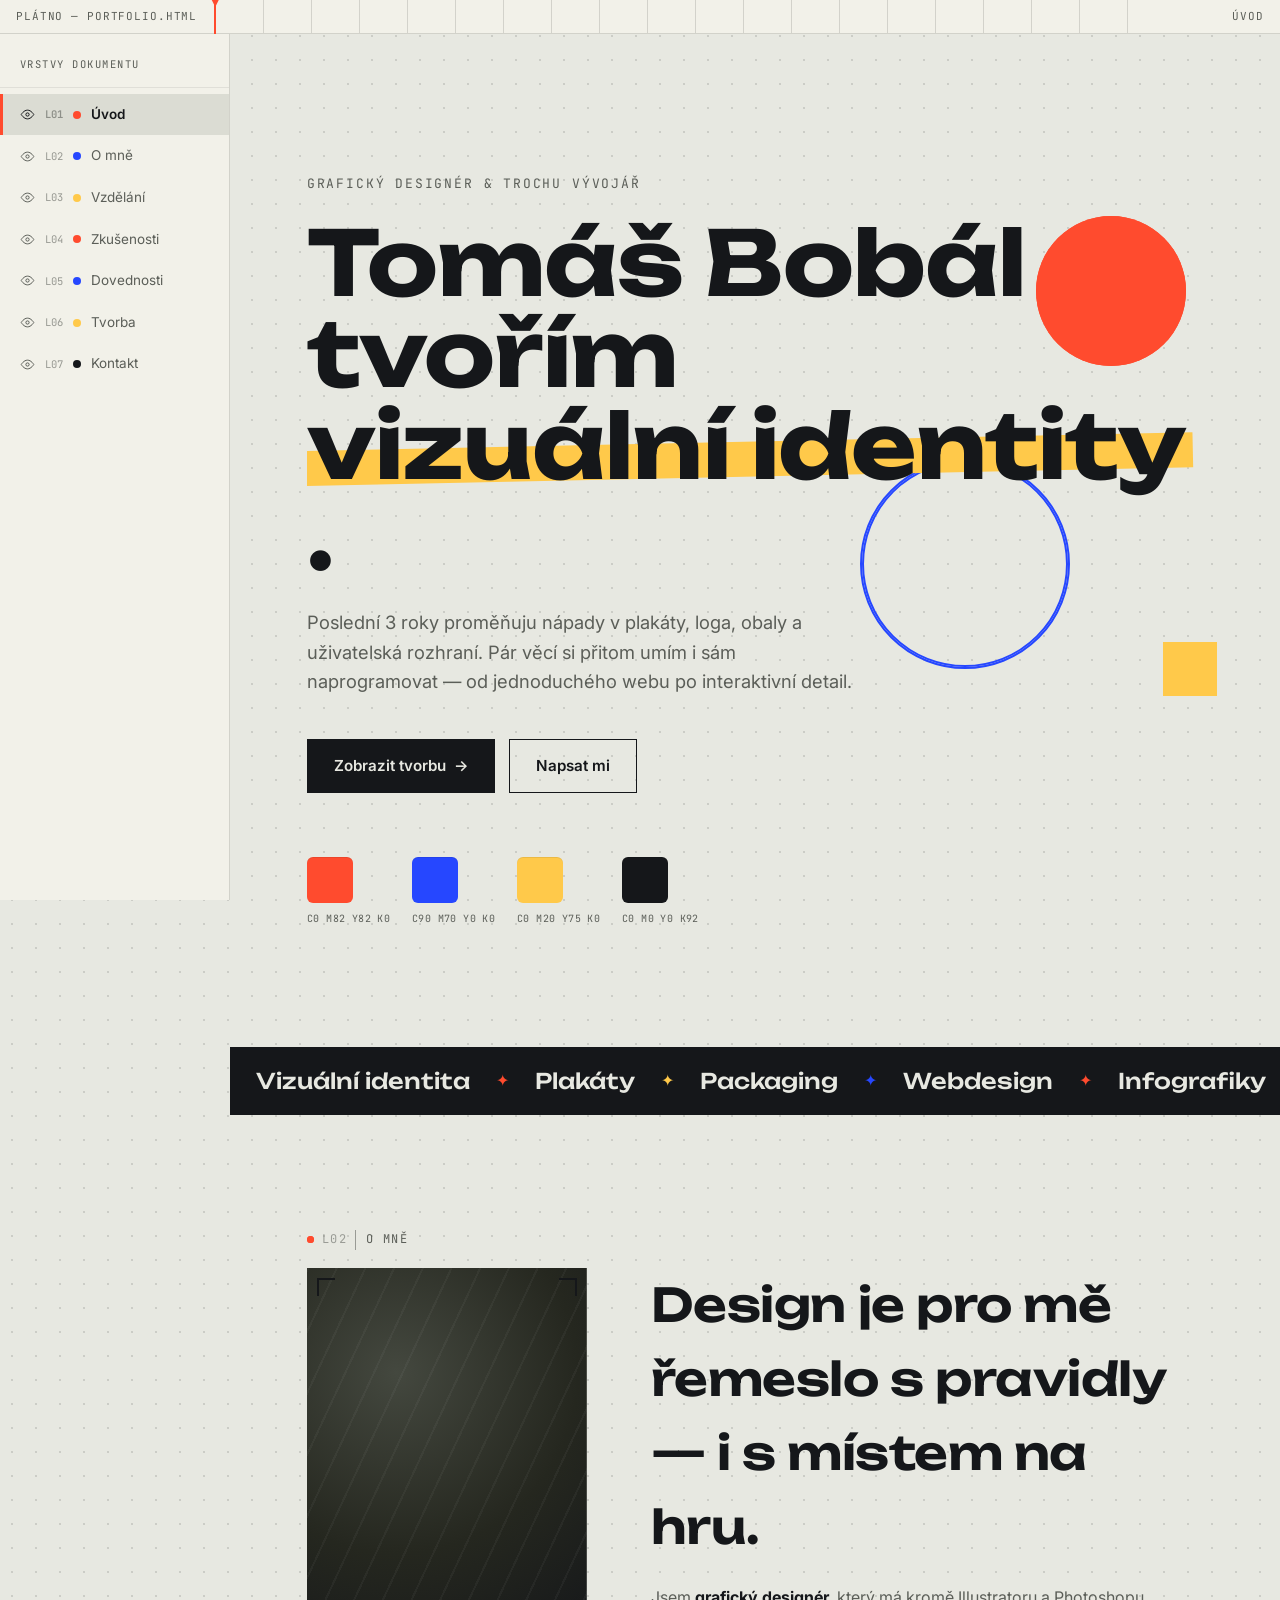
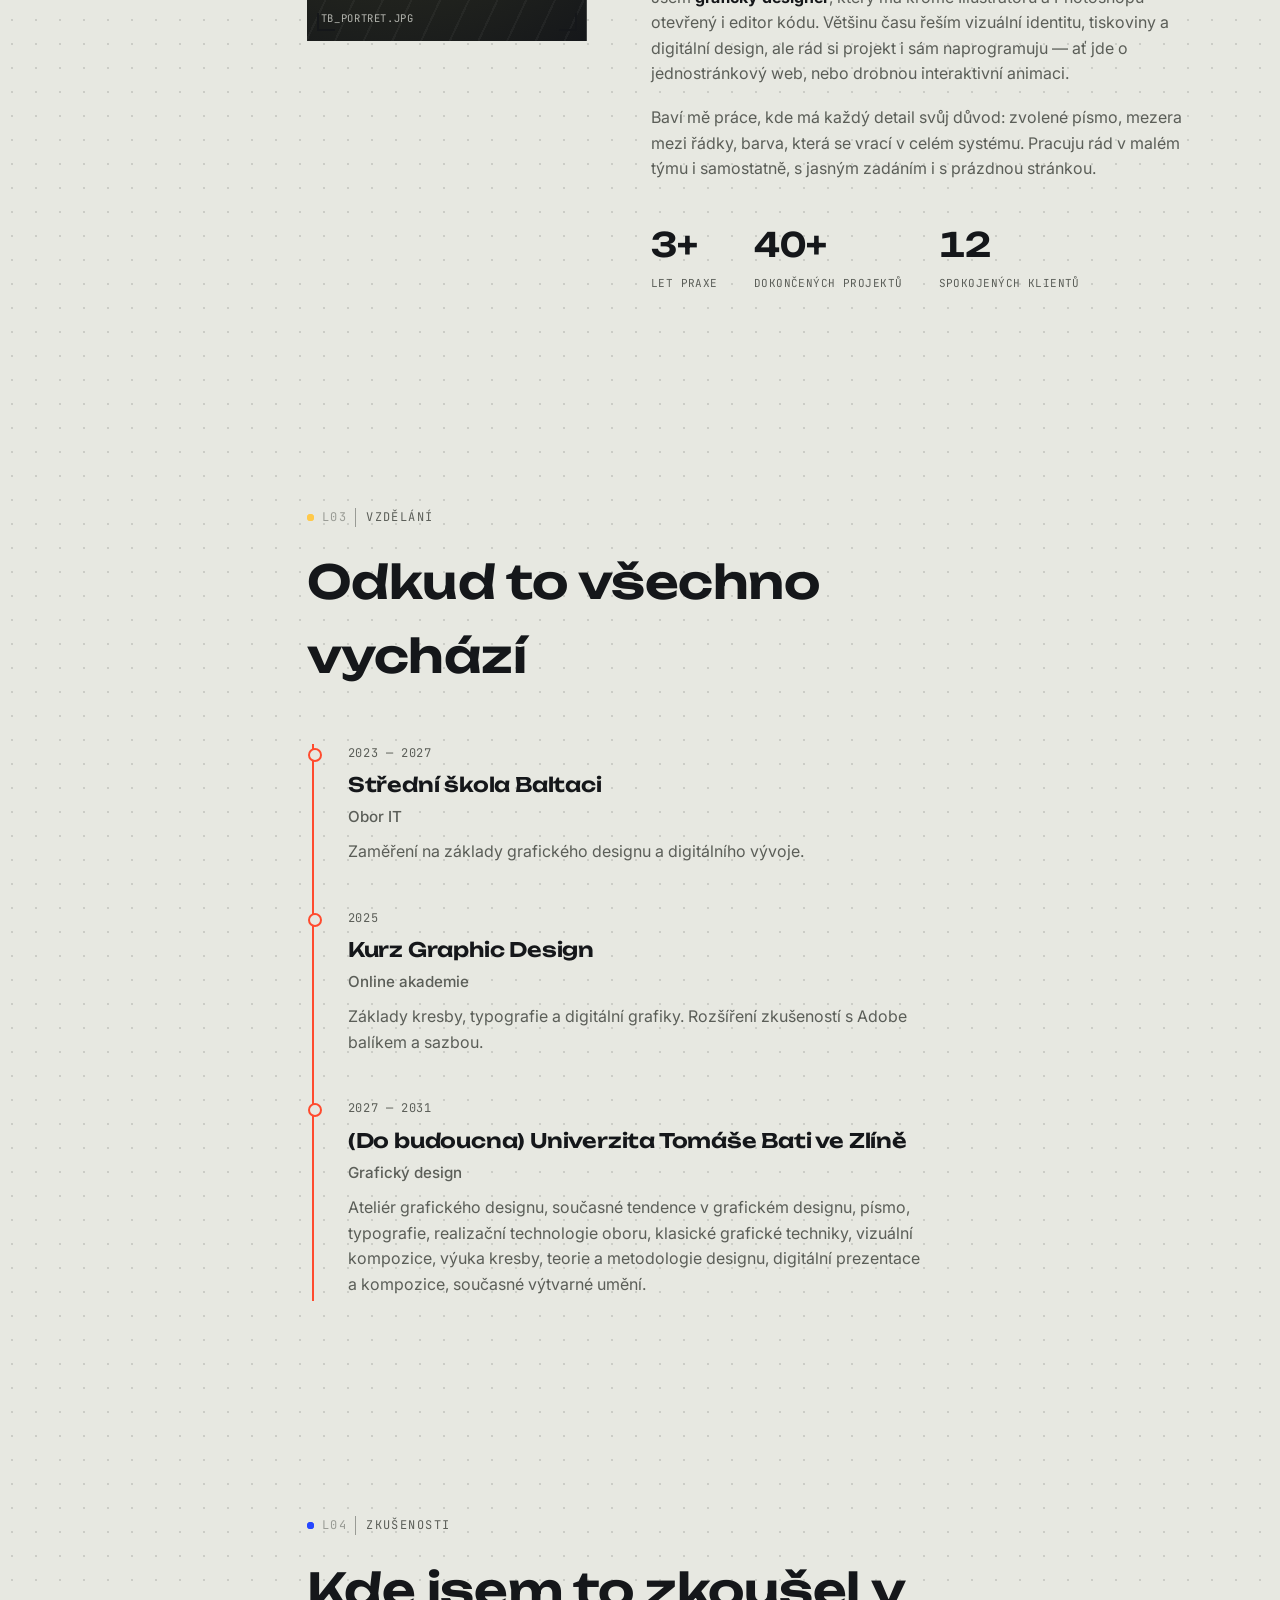
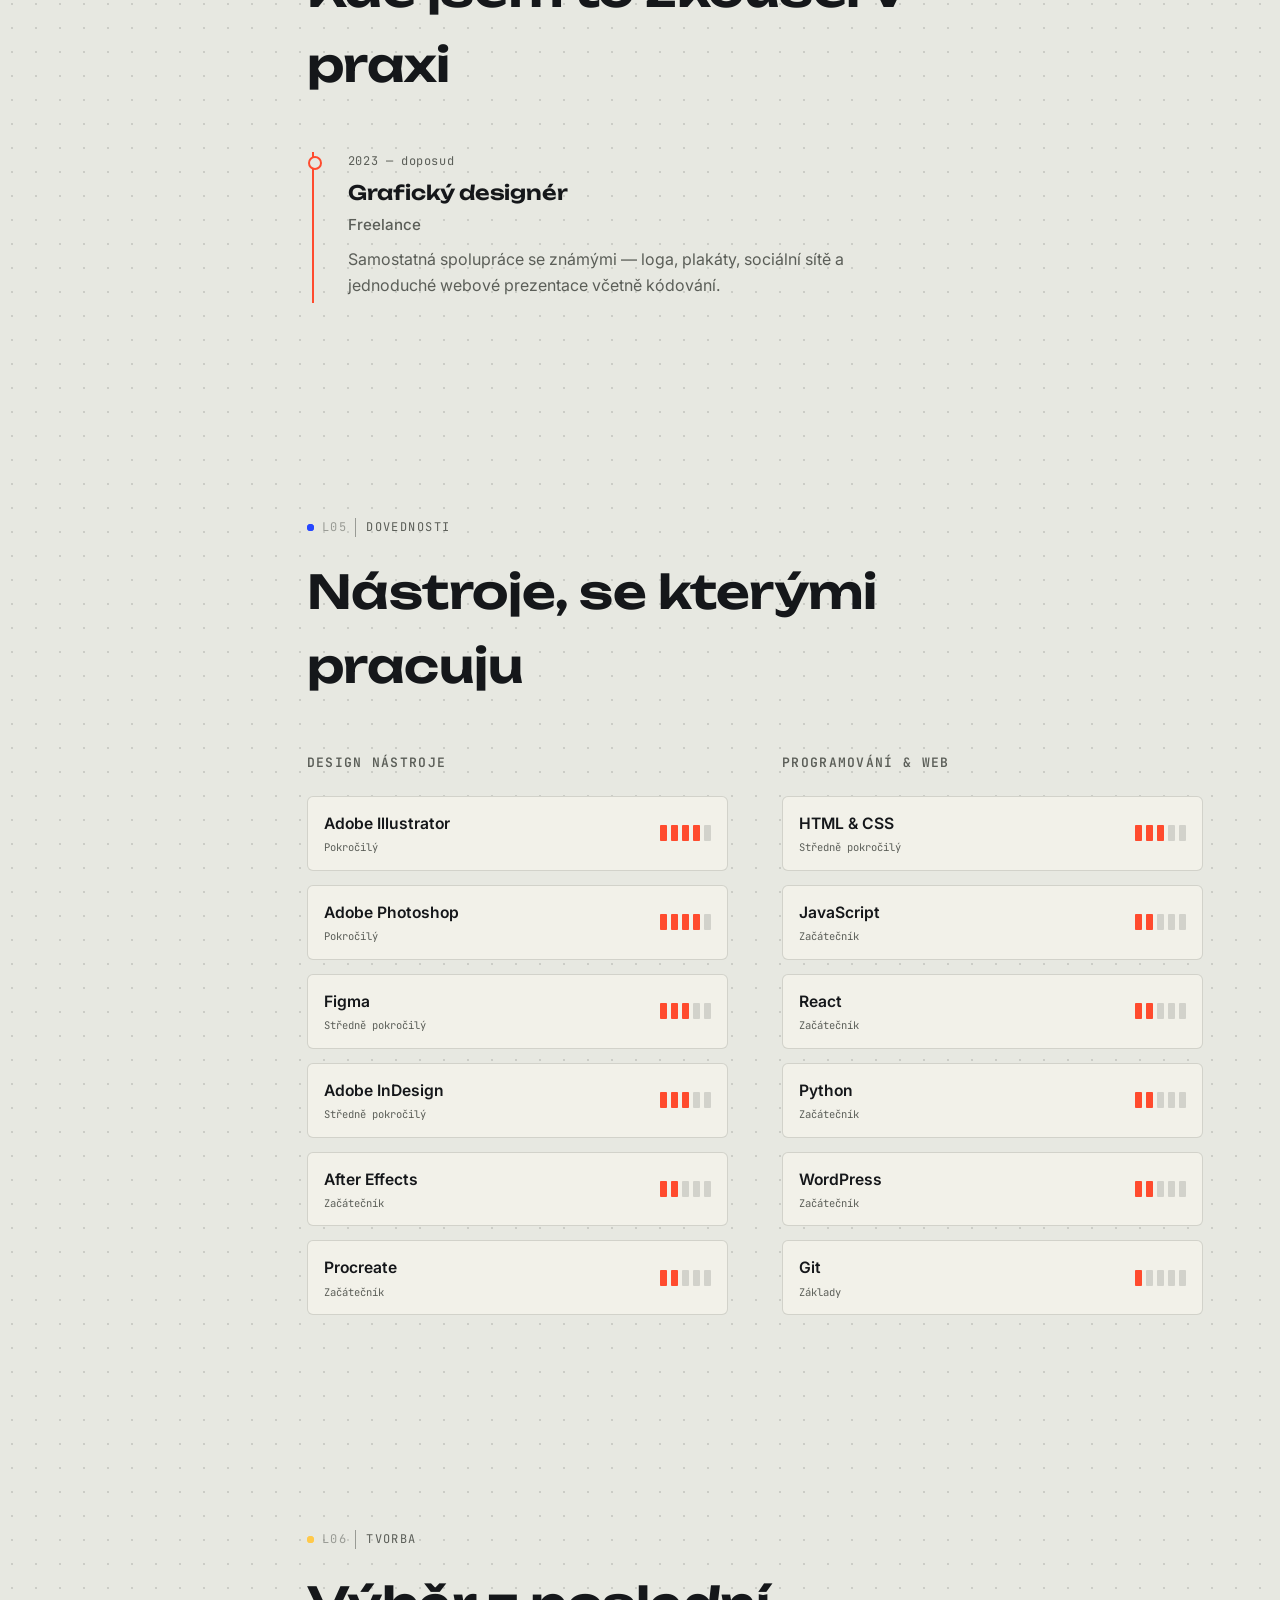
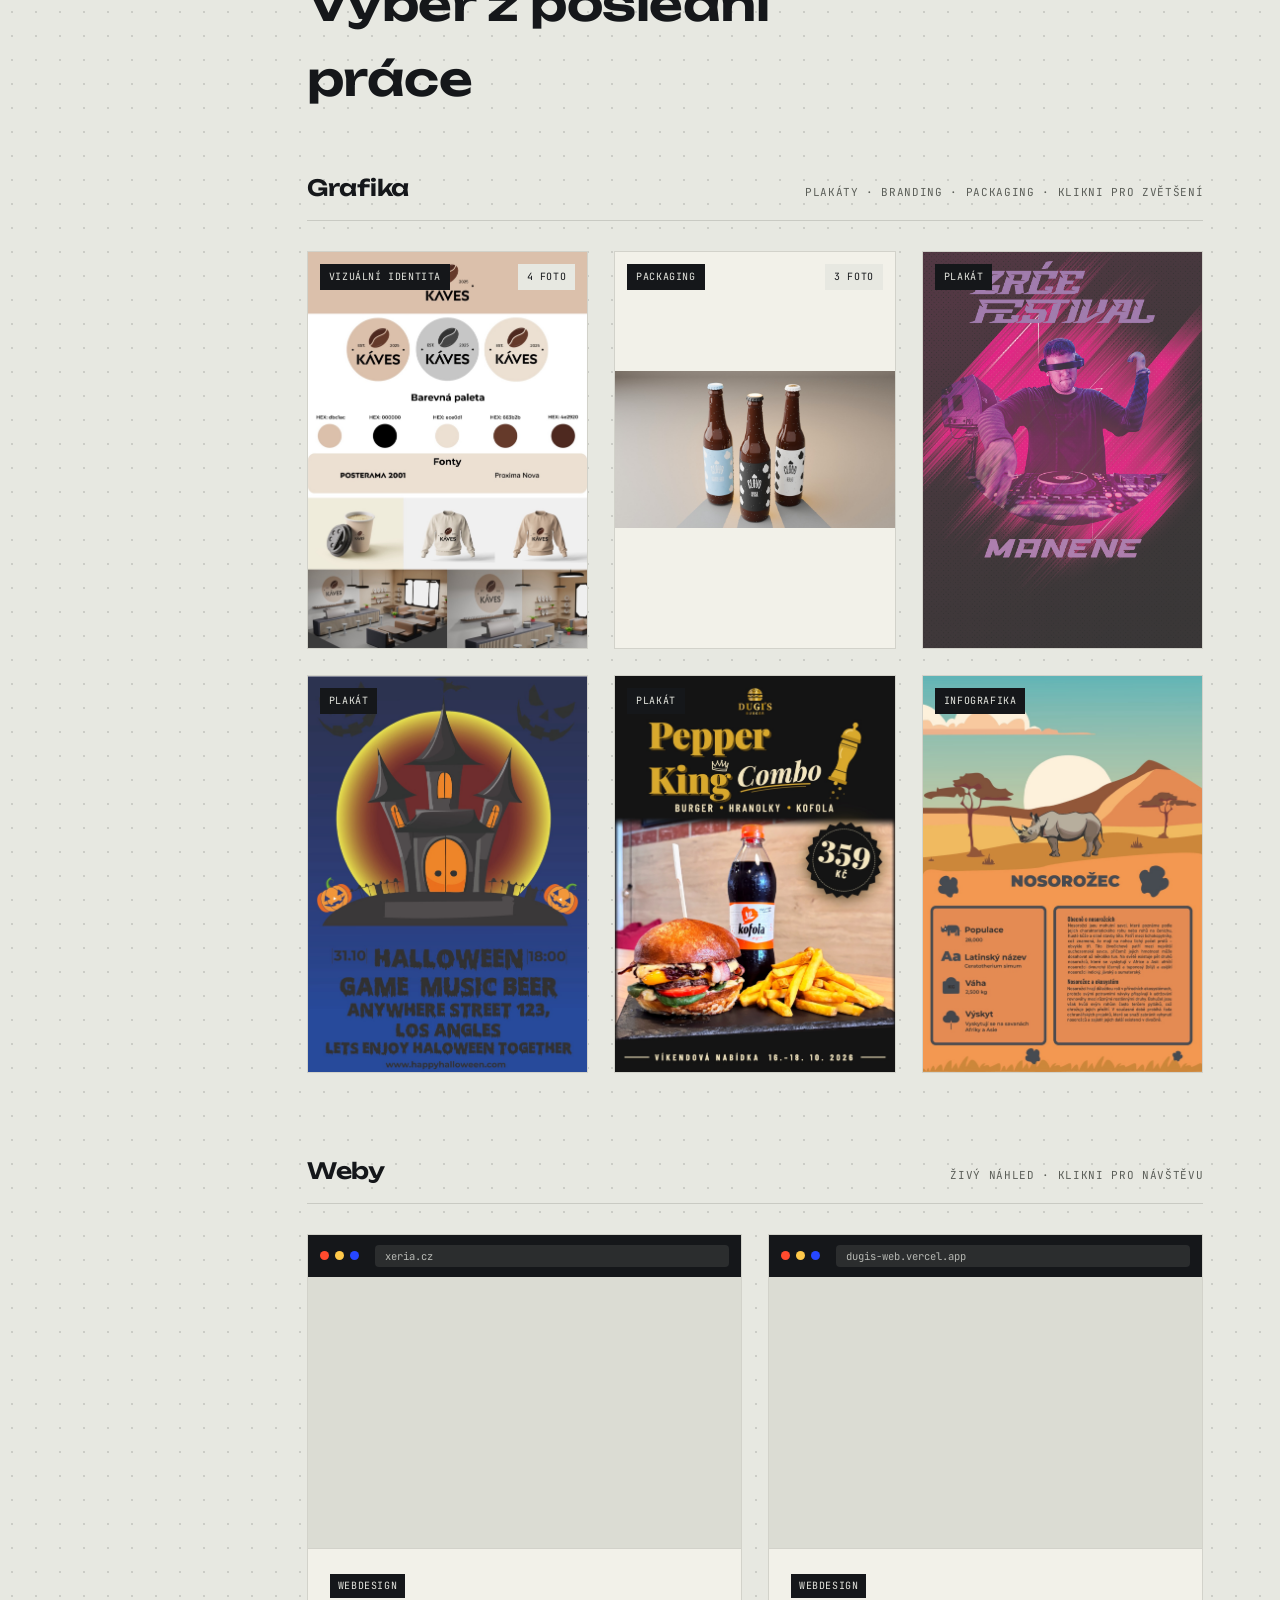
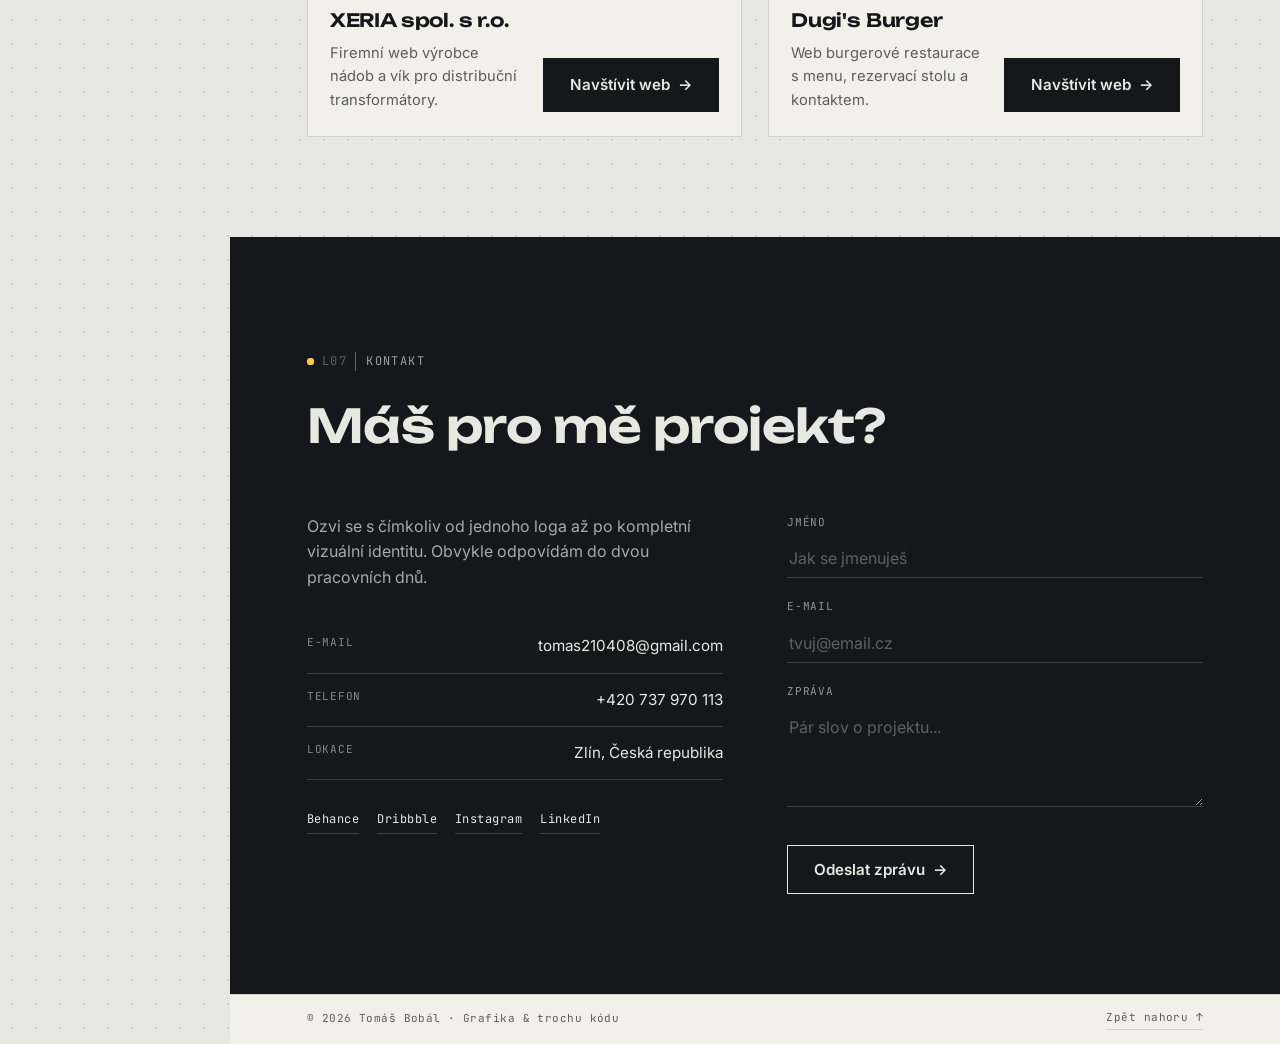
==== commit 2022737b: "tvorba-uprava" ====
--- a/index.html
+++ b/index.html
@@ -13,9 +13,8 @@
 
 <div class="ruler" aria-hidden="true">
   <span class="label-left mono">PLÁTNO — PORTFOLIO.HTML</span>
-  <div class="ticks"><div class="playhead" id="playhead"></div></div>
+  <div class="ticks"><div class="progress" id="progress"></div><div class="playhead" id="playhead"></div></div>
   <span class="label-right mono" id="rulerActive">ÚVOD</span>
-  <div class="progress" id="progress"></div>
 </div>
 
 <button class="layers-toggle" id="layersToggle">Vrstvy ▾</button>
@@ -45,7 +44,7 @@
     <div class="hero-eyebrow fade-up" style="--d:.1s">Grafický designér &amp; trochu vývojář</div>
     <h1>
       <span class="line"><span>Tomáš Bobál</span></span>
-      <span class="line"><span>tvořím <span class="mark">vizuální identity</span>.</span></span>
+      <span class="line"><span>tvořím <span class="rotator" id="heroWord"><span class="w is-on"><span class="mark">vizuální identity</span>.</span><span class="w"><span class="mark">plakáty</span>.</span><span class="w"><span class="mark">obaly</span>.</span><span class="w"><span class="mark">weby</span>.</span></span></span></span>
     </h1>
     <p class="hero-sub fade-up" style="--d:.8s">Poslední 3 roky proměňuju nápady v plakáty, loga, obaly a uživatelská rozhraní. Pár věcí si přitom umím i sám naprogramovat — od jednoduchého webu po interaktivní detail.</p>
     <div class="hero-cta fade-up" style="--d:1s">
@@ -61,10 +60,17 @@
   </div>
 </section>
 
+<div class="marquee" aria-hidden="true">
+  <div class="marquee-track">
+    <div class="marquee-group"><span>Vizuální identita</span><i style="color:var(--coral)">✦</i><span>Plakáty</span><i style="color:var(--yellow)">✦</i><span>Packaging</span><i style="color:var(--blue)">✦</i><span>Webdesign</span><i style="color:var(--coral)">✦</i><span>Infografiky</span><i style="color:var(--yellow)">✦</i><span>Typografie</span><i style="color:var(--blue)">✦</i><span>Ilustrace</span><i style="color:var(--coral)">✦</i></div>
+    <div class="marquee-group"><span>Vizuální identita</span><i style="color:var(--coral)">✦</i><span>Plakáty</span><i style="color:var(--yellow)">✦</i><span>Packaging</span><i style="color:var(--blue)">✦</i><span>Webdesign</span><i style="color:var(--coral)">✦</i><span>Infografiky</span><i style="color:var(--yellow)">✦</i><span>Typografie</span><i style="color:var(--blue)">✦</i><span>Ilustrace</span><i style="color:var(--coral)">✦</i></div>
+  </div>
+</div>
+
 <!-- O MNĚ -->
 <section id="o-mne" class="section about reveal">
   <div class="wrap">
-    <div class="kicker"><span class="dot"></span>O mně</div>
+    <div class="kicker"><span class="dot"></span><span class="k-idx">L02</span>O mně</div>
     <div class="about-grid">
       <div class="portrait">
         <div class="crop tl"></div><div class="crop tr"></div><div class="crop bl"></div><div class="crop br"></div>
@@ -87,7 +93,7 @@
 <!-- VZDĚLÁNÍ -->
 <section id="vzdelani" class="section education reveal">
   <div class="wrap">
-    <div class="kicker"><span class="dot" style="background:var(--yellow)"></span>Vzdělání</div>
+    <div class="kicker"><span class="dot" style="background:var(--yellow)"></span><span class="k-idx">L03</span>Vzdělání</div>
     <h2><span class="h2-mask"><span class="h2-in">Odkud to všechno vychází</span></span></h2>
     <div class="timeline">
       <div class="t-item st">
@@ -115,7 +121,7 @@
 <!-- ZKUŠENOSTI -->
 <section id="zkusenosti" class="section experience reveal">
   <div class="wrap">
-    <div class="kicker"><span class="dot" style="background:var(--blue)"></span>Zkušenosti</div>
+    <div class="kicker"><span class="dot" style="background:var(--blue)"></span><span class="k-idx">L04</span>Zkušenosti</div>
     <h2><span class="h2-mask"><span class="h2-in">Kde jsem to zkoušel v praxi</span></span></h2>
     <div class="timeline">
       <div class="t-item st">
@@ -131,28 +137,28 @@
 <!-- DOVEDNOSTI -->
 <section id="dovednosti" class="section skills reveal">
   <div class="wrap">
-    <div class="kicker"><span class="dot" style="background:var(--blue)"></span>Dovednosti</div>
+    <div class="kicker"><span class="dot" style="background:var(--blue)"></span><span class="k-idx">L05</span>Dovednosti</div>
     <h2><span class="h2-mask"><span class="h2-in">Nástroje, se kterými pracuju</span></span></h2>
     <div class="skills-groups">
       <div class="skill-group">
         <h3>Design nástroje</h3>
         <div class="chip-grid">
-          <div class="chip st"><div><div class="name">Adobe Illustrator</div><div class="level mono">Expert</div></div><div class="ticks5"><span class="fill"></span><span class="fill"></span><span class="fill"></span><span class="fill"></span><span class="fill"></span></div></div>
-          <div class="chip st"><div><div class="name">Adobe Photoshop</div><div class="level mono">Expert</div></div><div class="ticks5"><span class="fill"></span><span class="fill"></span><span class="fill"></span><span class="fill"></span><span class="fill"></span></div></div>
-          <div class="chip st"><div><div class="name">Figma</div><div class="level mono">Pokročilý</div></div><div class="ticks5"><span class="fill"></span><span class="fill"></span><span class="fill"></span><span class="fill"></span><span></span></div></div>
-          <div class="chip st"><div><div class="name">Adobe InDesign</div><div class="level mono">Pokročilý</div></div><div class="ticks5"><span class="fill"></span><span class="fill"></span><span class="fill"></span><span class="fill"></span><span></span></div></div>
-          <div class="chip st"><div><div class="name">After Effects</div><div class="level mono">Středně pokročilý</div></div><div class="ticks5"><span class="fill"></span><span class="fill"></span><span class="fill"></span><span></span><span></span></div></div>
-          <div class="chip st"><div><div class="name">Procreate</div><div class="level mono">Středně pokročilý</div></div><div class="ticks5"><span class="fill"></span><span class="fill"></span><span class="fill"></span><span></span><span></span></div></div>
+          <div class="chip st"><div><div class="name">Adobe Illustrator</div><div class="level mono">Pokročilý</div></div><div class="ticks5"><span class="fill"></span><span class="fill"></span><span class="fill"></span><span class="fill"></span><span></span></div></div>
+          <div class="chip st"><div><div class="name">Adobe Photoshop</div><div class="level mono">Pokročilý</div></div><div class="ticks5"><span class="fill"></span><span class="fill"></span><span class="fill"></span><span class="fill"></span><span></span></div></div>
+          <div class="chip st"><div><div class="name">Figma</div><div class="level mono">Středně pokročilý</div></div><div class="ticks5"><span class="fill"></span><span class="fill"></span><span class="fill"></span><span></span><span></span></div></div>
+          <div class="chip st"><div><div class="name">Adobe InDesign</div><div class="level mono">Středně pokročilý</div></div><div class="ticks5"><span class="fill"></span><span class="fill"></span><span class="fill"></span><span></span><span></span></div></div>
+          <div class="chip st"><div><div class="name">After Effects</div><div class="level mono">Začátečník</div></div><div class="ticks5"><span class="fill"></span><span class="fill"></span><span></span><span></span><span></span></div></div>
+          <div class="chip st"><div><div class="name">Procreate</div><div class="level mono">Začátečník</div></div><div class="ticks5"><span class="fill"></span><span class="fill"></span><span></span><span></span><span></span></div></div>
         </div>
       </div>
       <div class="skill-group">
         <h3>Programování &amp; web</h3>
         <div class="chip-grid">
-          <div class="chip st"><div><div class="name">HTML &amp; CSS</div><div class="level mono">Pokročilý</div></div><div class="ticks5"><span class="fill"></span><span class="fill"></span><span class="fill"></span><span class="fill"></span><span></span></div></div>
-          <div class="chip st"><div><div class="name">JavaScript</div><div class="level mono">Středně pokročilý</div></div><div class="ticks5"><span class="fill"></span><span class="fill"></span><span class="fill"></span><span></span><span></span></div></div>
+          <div class="chip st"><div><div class="name">HTML &amp; CSS</div><div class="level mono">Středně pokročilý</div></div><div class="ticks5"><span class="fill"></span><span class="fill"></span><span class="fill"></span><span></span><span></span></div></div>
+          <div class="chip st"><div><div class="name">JavaScript</div><div class="level mono">Začátečník</div></div><div class="ticks5"><span class="fill"></span><span class="fill"></span><span></span><span></span><span></span></div></div>
           <div class="chip st"><div><div class="name">React</div><div class="level mono">Začátečník</div></div><div class="ticks5"><span class="fill"></span><span class="fill"></span><span></span><span></span><span></span></div></div>
           <div class="chip st"><div><div class="name">Python</div><div class="level mono">Začátečník</div></div><div class="ticks5"><span class="fill"></span><span class="fill"></span><span></span><span></span><span></span></div></div>
-          <div class="chip st"><div><div class="name">WordPress</div><div class="level mono">Středně pokročilý</div></div><div class="ticks5"><span class="fill"></span><span class="fill"></span><span class="fill"></span><span></span><span></span></div></div>
+          <div class="chip st"><div><div class="name">WordPress</div><div class="level mono">Začátečník</div></div><div class="ticks5"><span class="fill"></span><span class="fill"></span><span></span><span></span><span></span></div></div>
           <div class="chip st"><div><div class="name">Git</div><div class="level mono">Základy</div></div><div class="ticks5"><span class="fill"></span><span></span><span></span><span></span><span></span></div></div>
         </div>
       </div>
@@ -163,102 +169,110 @@
 <!-- TVORBA / GALERIE -->
 <section id="tvorba" class="section gallery reveal">
   <div class="wrap">
-    <div class="kicker"><span class="dot" style="background:var(--yellow)"></span>Tvorba</div>
+    <div class="kicker"><span class="dot" style="background:var(--yellow)"></span><span class="k-idx">L06</span>Tvorba</div>
     <h2><span class="h2-mask"><span class="h2-in">Výběr z poslední práce</span></span></h2>
+    <div class="group-head group-head--first">
+      <h3>Grafika</h3>
+      <span class="mono">Plakáty · branding · packaging · klikni pro zvětšení</span>
+    </div>
     <div class="gallery-grid">
 
-      <div class="tile st">
+      <div class="tile st" data-gallery="images/web/kaves-logo-manual.jpg,images/web/kaves-hrnek.jpg,images/web/kaves-mikina1.jpg,images/web/kaves-mikina2.jpg">
         <span class="tag">Vizuální identita</span>
-        <svg viewBox="0 0 400 300" preserveAspectRatio="xMidYMid slice">
-          <rect width="400" height="300" fill="#F2F1E9"/>
-          <circle cx="150" cy="130" r="86" fill="none" stroke="#15171A" stroke-width="2"/>
-          <circle cx="220" cy="150" r="60" fill="#FF4B2E" opacity="0.85"/>
-          <circle cx="260" cy="95" r="34" fill="none" stroke="#2647FF" stroke-width="2"/>
-          <circle cx="120" cy="210" r="16" fill="#FFC94A"/>
-        </svg>
-        <div class="info"><div class="ttl">Studio Lumen — značka</div><div class="sub mono">Logo · stacionář · 2024</div></div>
-      </div>
-
-      <div class="tile st">
-        <span class="tag">Ilustrace</span>
-        <svg viewBox="0 0 400 300" preserveAspectRatio="xMidYMid slice">
-          <rect width="400" height="300" fill="#FFC94A"/>
-          <rect x="40" y="170" width="34" height="90" fill="#15171A"/>
-          <rect x="90" y="120" width="50" height="140" fill="#15171A"/>
-          <polygon points="115,80 90,120 140,120" fill="#15171A"/>
-          <rect x="160" y="150" width="40" height="110" fill="#15171A"/>
-          <rect x="215" y="100" width="60" height="160" fill="#15171A"/>
-          <rect x="232" y="70" width="26" height="30" fill="#15171A"/>
-          <rect x="290" y="180" width="36" height="80" fill="#15171A"/>
-          <circle cx="320" cy="60" r="22" fill="#F2F1E9"/>
-        </svg>
-        <div class="info"><div class="ttl">Městské siluety</div><div class="sub mono">Edit. ilustrace · 2024</div></div>
-      </div>
-
-      <div class="tile st">
-        <span class="tag">UI / UX</span>
-        <svg viewBox="0 0 400 300" preserveAspectRatio="xMidYMid slice">
-          <rect width="400" height="300" fill="#2647FF"/>
-          <rect x="150" y="30" width="120" height="240" rx="14" fill="#F2F1E9"/>
-          <rect x="166" y="56" width="88" height="14" rx="3" fill="#15171A" opacity="0.85"/>
-          <rect x="166" y="84" width="60" height="8" rx="2" fill="#15171A" opacity="0.4"/>
-          <rect x="166" y="112" width="88" height="50" rx="4" fill="#FF4B2E"/>
-          <rect x="166" y="174" width="88" height="50" rx="4" fill="#FFC94A"/>
-          <rect x="166" y="236" width="88" height="20" rx="10" fill="#15171A"/>
-        </svg>
-        <div class="info"><div class="ttl">Donesto — appka pro rozvoz</div><div class="sub mono">UI design · 2023</div></div>
-      </div>
-
-      <div class="tile st">
+        <span class="count mono">4 foto</span>
+        <img src="images/web/kaves-logo-manual.jpg" alt="Káves — vizuální identita" loading="lazy">
+        <div class="info"><div class="ttl">Káves — vizuální identita</div><div class="sub mono">Logomanuál · merch · školní projekt</div></div>
+      </div>
+
+      <div class="tile tile--contain st" data-gallery="images/web/pivo1.jpg,images/web/pivo2.jpg,images/web/pivo3.jpg">
+        <span class="tag">Packaging</span>
+        <span class="count mono">3 foto</span>
+        <img src="images/web/pivo1.jpg" alt="Cloud — pivní etikety" loading="lazy">
+        <div class="info"><div class="ttl">Cloud — pivní etikety</div><div class="sub mono">Etiketa · 3D vizualizace · školní projekt</div></div>
+      </div>
+
+      <div class="tile st" data-gallery="images/web/festival-plakat.jpg">
         <span class="tag">Plakát</span>
-        <svg viewBox="0 0 400 300" preserveAspectRatio="xMidYMid slice">
-          <rect width="400" height="300" fill="#15171A"/>
-          <polygon points="0,300 160,40 230,300" fill="#FF4B2E"/>
-          <polygon points="180,300 300,90 400,300" fill="#F2F1E9" opacity="0.92"/>
-          <rect x="0" y="0" width="400" height="40" fill="#FFC94A"/>
-        </svg>
-        <div class="info"><div class="ttl">Hudební festival Sever</div><div class="sub mono">Plakát · tisk A1 · 2023</div></div>
-      </div>
-
-      <div class="tile st">
-        <span class="tag">Packaging</span>
-        <svg viewBox="0 0 400 300" preserveAspectRatio="xMidYMid slice">
-          <rect width="400" height="300" fill="#F2F1E9"/>
-          <rect x="130" y="60" width="140" height="190" fill="#15171A"/>
-          <rect x="130" y="60" width="140" height="40" fill="#FF4B2E"/>
-          <path d="M150 130 q20 -30 40 0 q20 -30 40 0" fill="none" stroke="#FFC94A" stroke-width="3"/>
-          <path d="M150 165 q20 -30 40 0 q20 -30 40 0" fill="none" stroke="#FFC94A" stroke-width="3"/>
-        </svg>
-        <div class="info"><div class="ttl">Řada bylinných čajů</div><div class="sub mono">Obal · etiketa · 2022</div></div>
-      </div>
-
-      <div class="tile st">
-        <span class="tag">Webdesign</span>
-        <svg viewBox="0 0 400 300" preserveAspectRatio="xMidYMid slice">
-          <rect width="400" height="300" fill="#F2F1E9"/>
-          <rect x="40" y="40" width="320" height="220" fill="#fff" stroke="#15171A" stroke-width="2"/>
-          <rect x="40" y="40" width="320" height="28" fill="#15171A"/>
-          <circle cx="56" cy="54" r="5" fill="#FF4B2E"/>
-          <circle cx="72" cy="54" r="5" fill="#FFC94A"/>
-          <circle cx="88" cy="54" r="5" fill="#2647FF"/>
-          <rect x="60" y="92" width="110" height="80" fill="#2647FF" opacity="0.85"/>
-          <rect x="184" y="92" width="150" height="20" fill="#15171A" opacity="0.85"/>
-          <rect x="184" y="120" width="150" height="10" fill="#15171A" opacity="0.4"/>
-          <rect x="184" y="138" width="100" height="10" fill="#15171A" opacity="0.4"/>
-          <rect x="60" y="190" width="274" height="48" fill="#FFC94A"/>
-        </svg>
-        <div class="info"><div class="ttl">E-shop s doplňky Ráj</div><div class="sub mono">Webdesign · 2022</div></div>
+        <img src="images/web/festival-plakat.jpg" alt="Zrće Festival — Manene" loading="lazy">
+        <div class="info"><div class="ttl">Zrće Festival — Manene</div><div class="sub mono">Plakát · A3 · školní projekt</div></div>
+      </div>
+
+      <div class="tile st" data-gallery="images/web/halloween-plakat.jpg">
+        <span class="tag">Plakát</span>
+        <img src="images/web/halloween-plakat.jpg" alt="Halloween party" loading="lazy">
+        <div class="info"><div class="ttl">Halloween party</div><div class="sub mono">Plakát · pozvánka · školní projekt</div></div>
+      </div>
+
+      <div class="tile st" data-gallery="images/web/pepper-king-combo.jpg">
+        <span class="tag">Plakát</span>
+        <img src="images/web/pepper-king-combo.jpg" alt="Dugi's Burger — Pepper King Combo" loading="lazy">
+        <div class="info"><div class="ttl">Dugi's Burger — Pepper King Combo</div><div class="sub mono">Reklamní leták</div></div>
+      </div>
+
+      <div class="tile st" data-gallery="images/web/infografika-nosorozec.jpg">
+        <span class="tag">Infografika</span>
+        <img src="images/web/infografika-nosorozec.jpg" alt="Nosorožec" loading="lazy">
+        <div class="info"><div class="ttl">Nosorožec</div><div class="sub mono">Infografika · ilustrace · školní projekt</div></div>
       </div>
 
     </div>
     <p class="gallery-note"></p>
+
+    <!-- WEBY: doplň adresu do data-url (a případně screenshot do data-shot) -->
+    <div class="group-head">
+      <h3>Weby</h3>
+      <span class="mono">Živý náhled · klikni pro návštěvu</span>
+    </div>
+    <div class="sites-grid">
+
+      <article class="site-card st" data-url="https://xeria.cz">
+        <div class="browser">
+          <div class="browser-bar">
+            <span class="b-dot" style="background:var(--coral)"></span><span class="b-dot" style="background:var(--yellow)"></span><span class="b-dot" style="background:var(--blue)"></span>
+            <span class="b-url mono"></span>
+          </div>
+          <div class="browser-view">
+            <div class="site-placeholder mono">Náhled webu</div>
+          </div>
+        </div>
+        <div class="site-info">
+          <div>
+            <span class="tag-inline mono">Webdesign</span>
+            <h3>XERIA spol. s r.o.</h3>
+            <p>Firemní web výrobce nádob a vík pro distribuční transformátory.</p>
+          </div>
+          <a class="btn btn-solid site-link" href="#" target="_blank" rel="noopener">Navštívit web <span class="arrow">→</span></a>
+        </div>
+      </article>
+
+      <article class="site-card st" data-url="https://dugis-web.vercel.app">
+        <div class="browser">
+          <div class="browser-bar">
+            <span class="b-dot" style="background:var(--coral)"></span><span class="b-dot" style="background:var(--yellow)"></span><span class="b-dot" style="background:var(--blue)"></span>
+            <span class="b-url mono"></span>
+          </div>
+          <div class="browser-view">
+            <div class="site-placeholder mono">Náhled webu</div>
+          </div>
+        </div>
+        <div class="site-info">
+          <div>
+            <span class="tag-inline mono">Webdesign</span>
+            <h3>Dugi's Burger</h3>
+            <p>Web burgerové restaurace s menu, rezervací stolu a kontaktem.</p>
+          </div>
+          <a class="btn btn-solid site-link" href="#" target="_blank" rel="noopener">Navštívit web <span class="arrow">→</span></a>
+        </div>
+      </article>
+
+    </div>
   </div>
 </section>
 
 <!-- KONTAKT -->
 <section id="kontakt" class="section contact reveal">
   <div class="wrap">
-    <div class="kicker"><span class="dot"></span>Kontakt</div>
+    <div class="kicker"><span class="dot"></span><span class="k-idx">L07</span>Kontakt</div>
     <h2><span class="h2-mask"><span class="h2-in">Máš pro mě projekt?</span></span></h2>
     <div class="contact-grid">
       <div class="contact-info">
@@ -293,6 +307,13 @@
   <a href="#uvod">Zpět nahoru ↑</a>
 </footer>
 
+<div class="lightbox" id="lightbox" aria-hidden="true">
+  <button class="lightbox-close" aria-label="Zavřít">×</button>
+  <button class="lightbox-nav prev" aria-label="Předchozí">‹</button>
+  <img alt="">
+  <button class="lightbox-nav next" aria-label="Další">›</button>
+  <span class="lightbox-counter mono"></span>
+</div>
 <script src="script.js"></script>
 </body>
 </html>
--- a/style.css
+++ b/style.css
@@ -24,6 +24,8 @@
 body{
   margin:0;
   background:var(--paper);
+  background-image:radial-gradient(rgba(20,22,18,.13) 1px, transparent 1.2px);
+  background-size:24px 24px;
   color:var(--ink);
   font-family:var(--font-body);
   font-size:16px;
@@ -56,12 +58,12 @@
 .ruler .label-right{white-space:nowrap; min-width:96px; text-align:right;}
 /* ANIMACE: ukazatel postupu scrollu jako "kurzor" na pravítku */
 .ruler .progress{
-  position:absolute; left:0; bottom:-1px; height:2px; width:100%;
+  position:absolute; left:0; bottom:-1px; height:2px; width:100%; /* uvnitř .ticks, stejný rozsah jako playhead */
   background:var(--coral); transform-origin:left; transform:scaleX(0);
 }
 .ruler .playhead{
-  position:absolute; top:0; bottom:0; width:0; left:0;
-  border-left:1.5px solid var(--coral);
+  position:absolute; top:0; bottom:-1px; width:0; left:0;
+  border-left:2px solid var(--coral); margin-left:-1px;
 }
 .ruler .playhead::before{
   content:""; position:absolute; top:-1px; left:-5px; width:8px; height:8px; background:var(--coral);
@@ -134,6 +136,7 @@
   color:var(--ink-soft); margin-bottom:18px;
 }
 .kicker .dot{width:7px;height:7px;border-radius:50%;background:var(--coral);}
+.kicker .k-idx{opacity:.55; padding-right:8px; margin-right:2px; border-right:1px solid currentColor;}
 .section h2{font-size:clamp(2rem, 4vw, 2.9rem); font-weight:600; max-width:14ch;}
 
 /* ====== ANIMACE: odhalení při scrollu ====== */
@@ -173,6 +176,14 @@
   transform:rotate(-1.2deg) scaleX(0); transform-origin:left center;
   animation:markDraw .9s var(--ease) 1.1s forwards;
 }
+/* střídající se slova leží na sobě v jedné buňce -> místo má vždy velikost nejdelšího slova a nic neposkočí */
+.hero h1 .rotator{display:inline-grid;}
+.hero h1 .rotator .w{grid-area:1/1; justify-self:start; opacity:0; transform:translateY(.3em);
+  transition:opacity .35s ease, transform .45s var(--ease);}
+.hero h1 .rotator .w.is-on{opacity:1; transform:none;}
+.hero h1 .rotator .w.is-out{opacity:0; transform:translateY(-.3em);}
+.hero h1 .rotator .w:not(.is-on):not(.is-out) .mark::before{animation:none; transform:rotate(-1.2deg) scaleX(0);}
+.hero h1 .rotator .w.redraw .mark::before{animation:markDraw .6s var(--ease) .15s forwards;}
 .hero-sub{margin-top:26px; max-width:46ch; font-size:1.15rem; color:var(--ink-soft);}
 .hero-cta{display:flex; gap:14px; margin-top:42px; flex-wrap:wrap;}
 .fade-up{opacity:0; transform:translateY(16px); animation:fadeUp .8s var(--ease) forwards; animation-delay:var(--d, 0s);}
@@ -213,6 +224,14 @@
 .shape.s3 i{animation-duration:6s; animation-delay:-1.5s; border-radius:0;}
 @media (max-width:880px){.hero-shapes{opacity:.35;}}
 
+/* ====== BĚŽÍCÍ PÁS ====== */
+.marquee{overflow:hidden; background:var(--ink); color:var(--paper); border-block:1px solid var(--ink); padding:16px 0;}
+.marquee-track{display:flex; width:max-content; animation:marquee 34s linear infinite;}
+.marquee:hover .marquee-track{animation-play-state:paused;}
+.marquee-group{display:flex; align-items:center; flex:none;}
+.marquee-group span{font-family:var(--font-display); font-weight:500; font-size:clamp(1rem, 2vw, 1.35rem); padding:0 26px; white-space:nowrap;}
+.marquee-group i{font-style:normal; font-size:1rem;}
+
 /* ====== ABOUT ====== */
 .about-grid{display:grid; grid-template-columns:280px 1fr; gap:64px; align-items:start;}
 @media (max-width:760px){.about-grid{grid-template-columns:1fr;}}
@@ -302,19 +321,20 @@
 .in .ticks5 span.fill::after{transform:scaleY(1);}
 
 /* ====== GALLERY ====== */
-.gallery-grid{display:grid; grid-template-columns:repeat(3,1fr); gap:26px; margin-top:54px;}
+.gallery-grid{display:grid; grid-template-columns:repeat(3,1fr); gap:26px; margin-top:30px;}
 @media (max-width:980px){.gallery-grid{grid-template-columns:repeat(2,1fr);}}
 @media (max-width:620px){.gallery-grid{grid-template-columns:1fr;}}
 .tile{
-  position:relative; aspect-ratio:4/3.1; overflow:hidden; border:1px solid var(--line);
+  position:relative; aspect-ratio:1/1.414; overflow:hidden; border:1px solid var(--line);
   background:var(--surface); cursor:pointer;
   transition:opacity .6s ease, transform .35s var(--ease), box-shadow .35s ease;
 }
 /* tile má vlastní reveal transition, proto přepisujeme .st */
 .tile.st{transition:opacity .6s ease calc(var(--i,0)*90ms + 150ms), transform .7s var(--ease) calc(var(--i,0)*90ms + 150ms), box-shadow .35s ease;}
 .in .tile.st:hover{transform:translateY(-6px) rotate(-0.4deg); box-shadow:0 18px 30px -14px rgba(20,22,18,.35); transition-delay:0s;}
-.tile svg{width:100%; height:100%; transition:transform .8s var(--ease);}
-.tile:hover svg{transform:scale(1.08);}
+.tile svg, .tile img{width:100%; height:100%; display:block; object-fit:cover; transition:transform .8s var(--ease);}
+.tile:hover svg, .tile:hover img{transform:scale(1.03);}
+.tile--contain img{object-fit:contain;}
 .tile .tag{
   position:absolute; top:12px; left:12px; font-family:var(--font-mono); font-size:10px; letter-spacing:.06em;
   background:var(--ink); color:var(--paper); padding:5px 9px; text-transform:uppercase; z-index:3;
@@ -327,6 +347,54 @@
 .tile:hover .info{transform:translateY(0); opacity:1;}
 .tile .info .ttl{font-weight:600; font-size:.98rem;}
 .tile .info .sub{font-family:var(--font-mono); font-size:10.5px; opacity:.8; margin-top:2px;}
+/* weby */
+.group-head{display:flex; align-items:baseline; justify-content:space-between; gap:16px; flex-wrap:wrap;
+  margin-top:80px; padding-bottom:14px; border-bottom:1px solid var(--line);}
+.group-head h3{font-size:1.4rem; font-weight:600;}
+.group-head--first{margin-top:54px;}
+.group-head span{font-size:11px; letter-spacing:.06em; text-transform:uppercase; color:var(--ink-soft);}
+.sites-grid{display:grid; grid-template-columns:repeat(2,1fr); gap:26px; margin-top:30px;}
+@media (max-width:820px){.sites-grid{grid-template-columns:1fr;}}
+.site-card{position:relative; display:flex; flex-direction:column; background:var(--surface); border:1px solid var(--line);
+  transition:opacity .6s ease calc(var(--i,0)*90ms + 150ms), transform .7s var(--ease) calc(var(--i,0)*90ms + 150ms), box-shadow .35s ease;}
+.in .site-card.st:hover{transform:translateY(-6px); box-shadow:0 18px 30px -14px rgba(20,22,18,.35); transition-delay:0s;}
+.browser{border-bottom:1px solid var(--line);}
+.browser-bar{display:flex; align-items:center; gap:6px; padding:10px 12px; background:var(--ink);}
+.b-dot{width:9px; height:9px; border-radius:50%; flex:none;}
+.b-url{flex:1; min-width:0; margin-left:10px; padding:3px 10px; font-size:10.5px; color:rgba(231,232,225,.75);
+  background:rgba(231,232,225,.1); border-radius:4px; white-space:nowrap; overflow:hidden; text-overflow:ellipsis;}
+.browser-view{position:relative; aspect-ratio:16/10; overflow:hidden; background:var(--paper-deep);}
+.browser-view iframe{position:absolute; top:0; left:0; width:1440px; height:900px; border:0; transform-origin:0 0; pointer-events:none;}
+.browser-view > img{width:100%; height:100%; object-fit:cover; object-position:top;}
+.site-placeholder{position:absolute; inset:0; display:flex; align-items:center; justify-content:center;
+  font-size:12px; letter-spacing:.08em; text-transform:uppercase; color:var(--ink-soft);}
+.site-info{display:flex; align-items:flex-end; justify-content:space-between; gap:20px; padding:22px 22px 24px; flex:1;}
+.site-info h3{font-size:1.15rem; font-weight:600; margin:8px 0 6px;}
+.site-info p{font-size:.92rem; color:var(--ink-soft);}
+.tag-inline{display:inline-block; font-size:10px; letter-spacing:.06em; text-transform:uppercase; background:var(--ink); color:var(--paper); padding:4px 8px;}
+.site-link{flex:none; white-space:nowrap;}
+@media (max-width:520px){.site-info{flex-direction:column; align-items:flex-start;}}
+
+/* lightbox */
+.lightbox{position:fixed; inset:0; z-index:1000; display:flex; align-items:center; justify-content:center; padding:24px;
+  background:rgba(21,23,26,.9); opacity:0; pointer-events:none; transition:opacity .25s ease;}
+.lightbox.open{opacity:1; pointer-events:auto;}
+.lightbox img{max-width:100%; max-height:100%; object-fit:contain; box-shadow:0 20px 50px rgba(0,0,0,.5); transform:scale(.96); transition:transform .35s var(--ease), opacity .2s ease;}
+.lightbox.open img{transform:none;}
+.lightbox img.swap{opacity:0;}
+.tile .count{
+  position:absolute; top:12px; right:12px; font-family:var(--font-mono); font-size:10px; letter-spacing:.06em;
+  background:var(--paper); color:var(--ink); padding:5px 9px; text-transform:uppercase; z-index:3;
+}
+.lightbox-nav{position:absolute; top:50%; transform:translateY(-50%); background:none; border:0; color:#F2F1E9;
+  font-size:56px; line-height:1; padding:10px 16px; cursor:pointer; opacity:.75; transition:opacity .2s ease;}
+.lightbox-nav:hover{opacity:1;}
+.lightbox-nav.prev{left:6px;} .lightbox-nav.next{right:6px;}
+.lightbox.single .lightbox-nav, .lightbox.single .lightbox-counter{display:none;}
+.lightbox-counter{position:absolute; bottom:14px; left:50%; transform:translateX(-50%); color:#F2F1E9; font-size:12px; opacity:.8;}
+.lightbox img{max-width:calc(100% - 120px);}
+@media (max-width:620px){.lightbox img{max-width:100%;} .lightbox-nav{font-size:44px; padding:10px 6px;}}
+.lightbox-close{position:absolute; top:14px; right:18px; background:none; border:0; color:#F2F1E9; font-size:36px; line-height:1; cursor:pointer;}
 .gallery-note{margin-top:28px; font-size:.88rem; color:var(--ink-soft); font-family:var(--font-mono);}
 
 /* ====== CONTACT (inverted layer) ====== */
@@ -389,6 +457,7 @@
 @keyframes slideIn{to{opacity:1; transform:none;}}
 @keyframes float{0%,100%{transform:translateY(0) rotate(0);}50%{transform:translateY(-22px) rotate(6deg);}}
 @keyframes ping{0%{transform:scale(1); opacity:.6;}80%,100%{transform:scale(3); opacity:0;}}
+@keyframes marquee{to{transform:translateX(-50%);}}
 @keyframes shine{0%,60%{left:-60%;}100%{left:140%;}}
 
 /* ====== PŘÍSTUPNOST: omezený pohyb ====== */
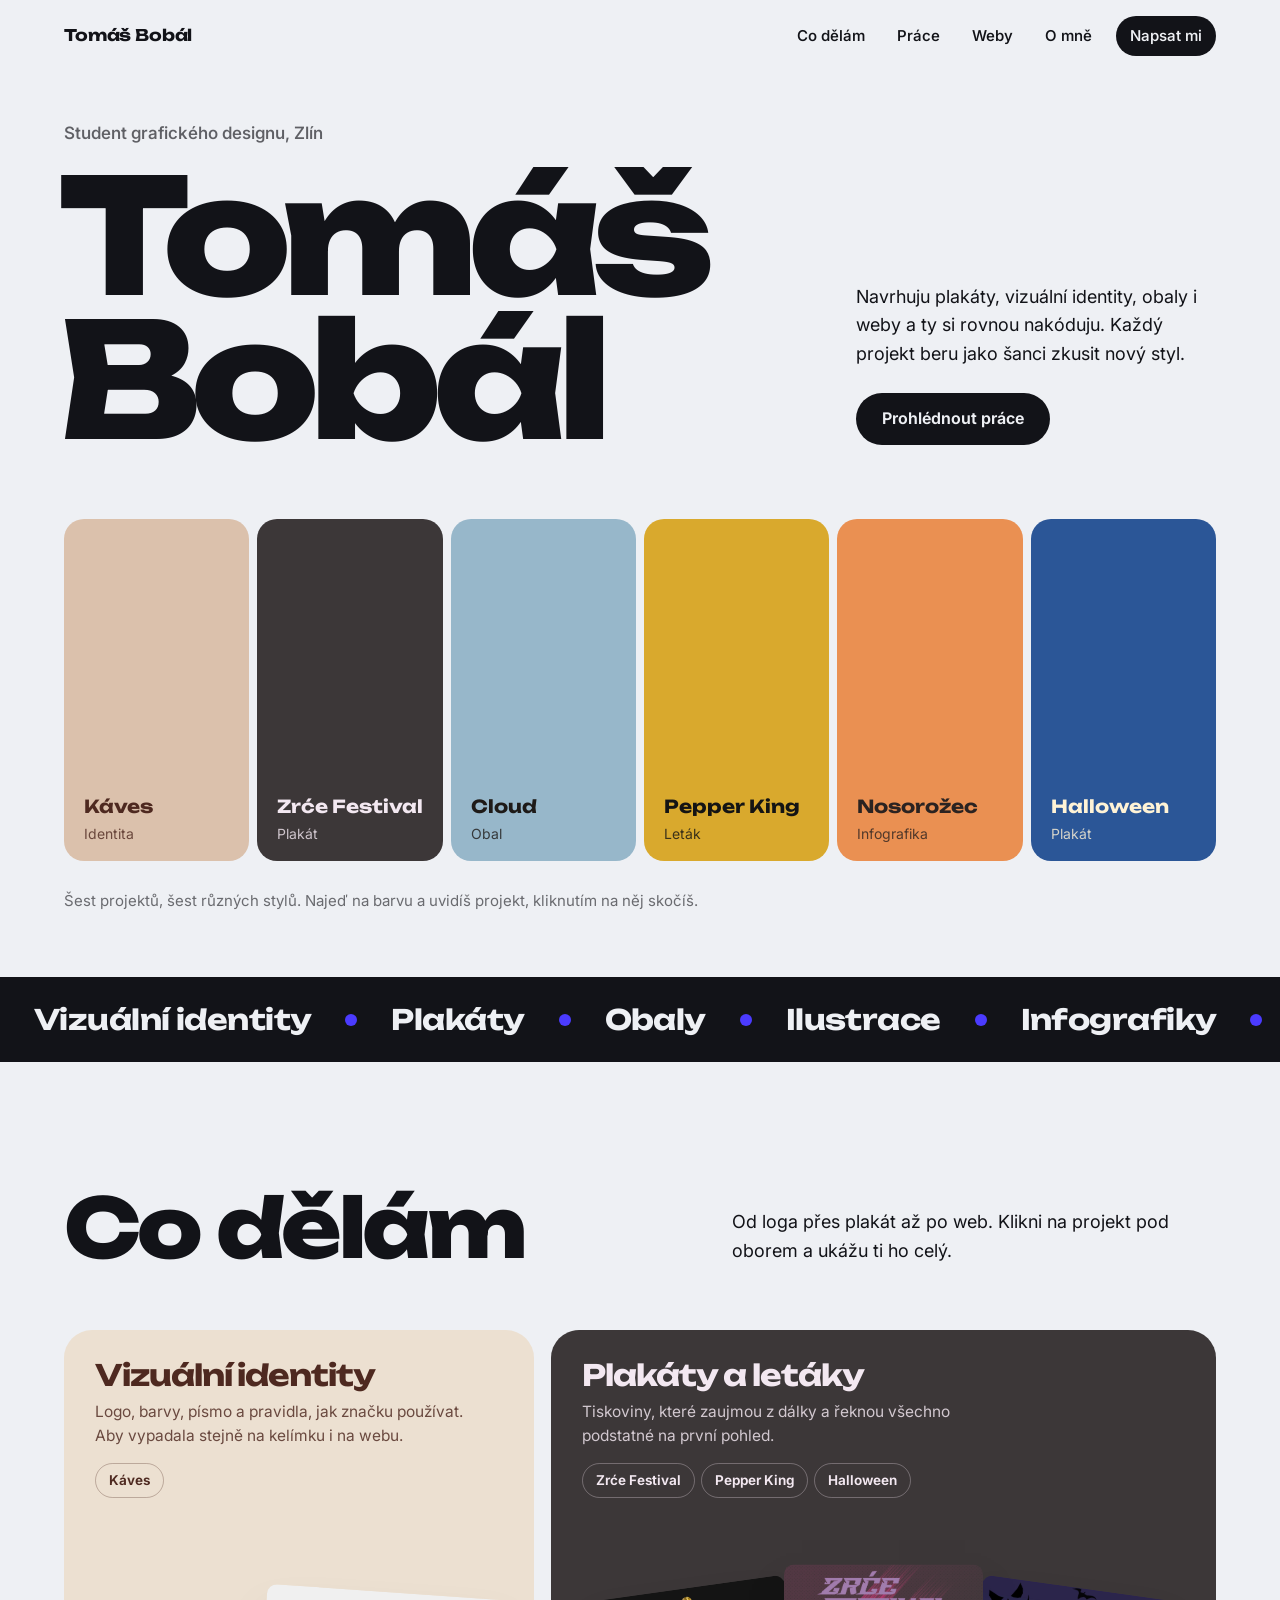
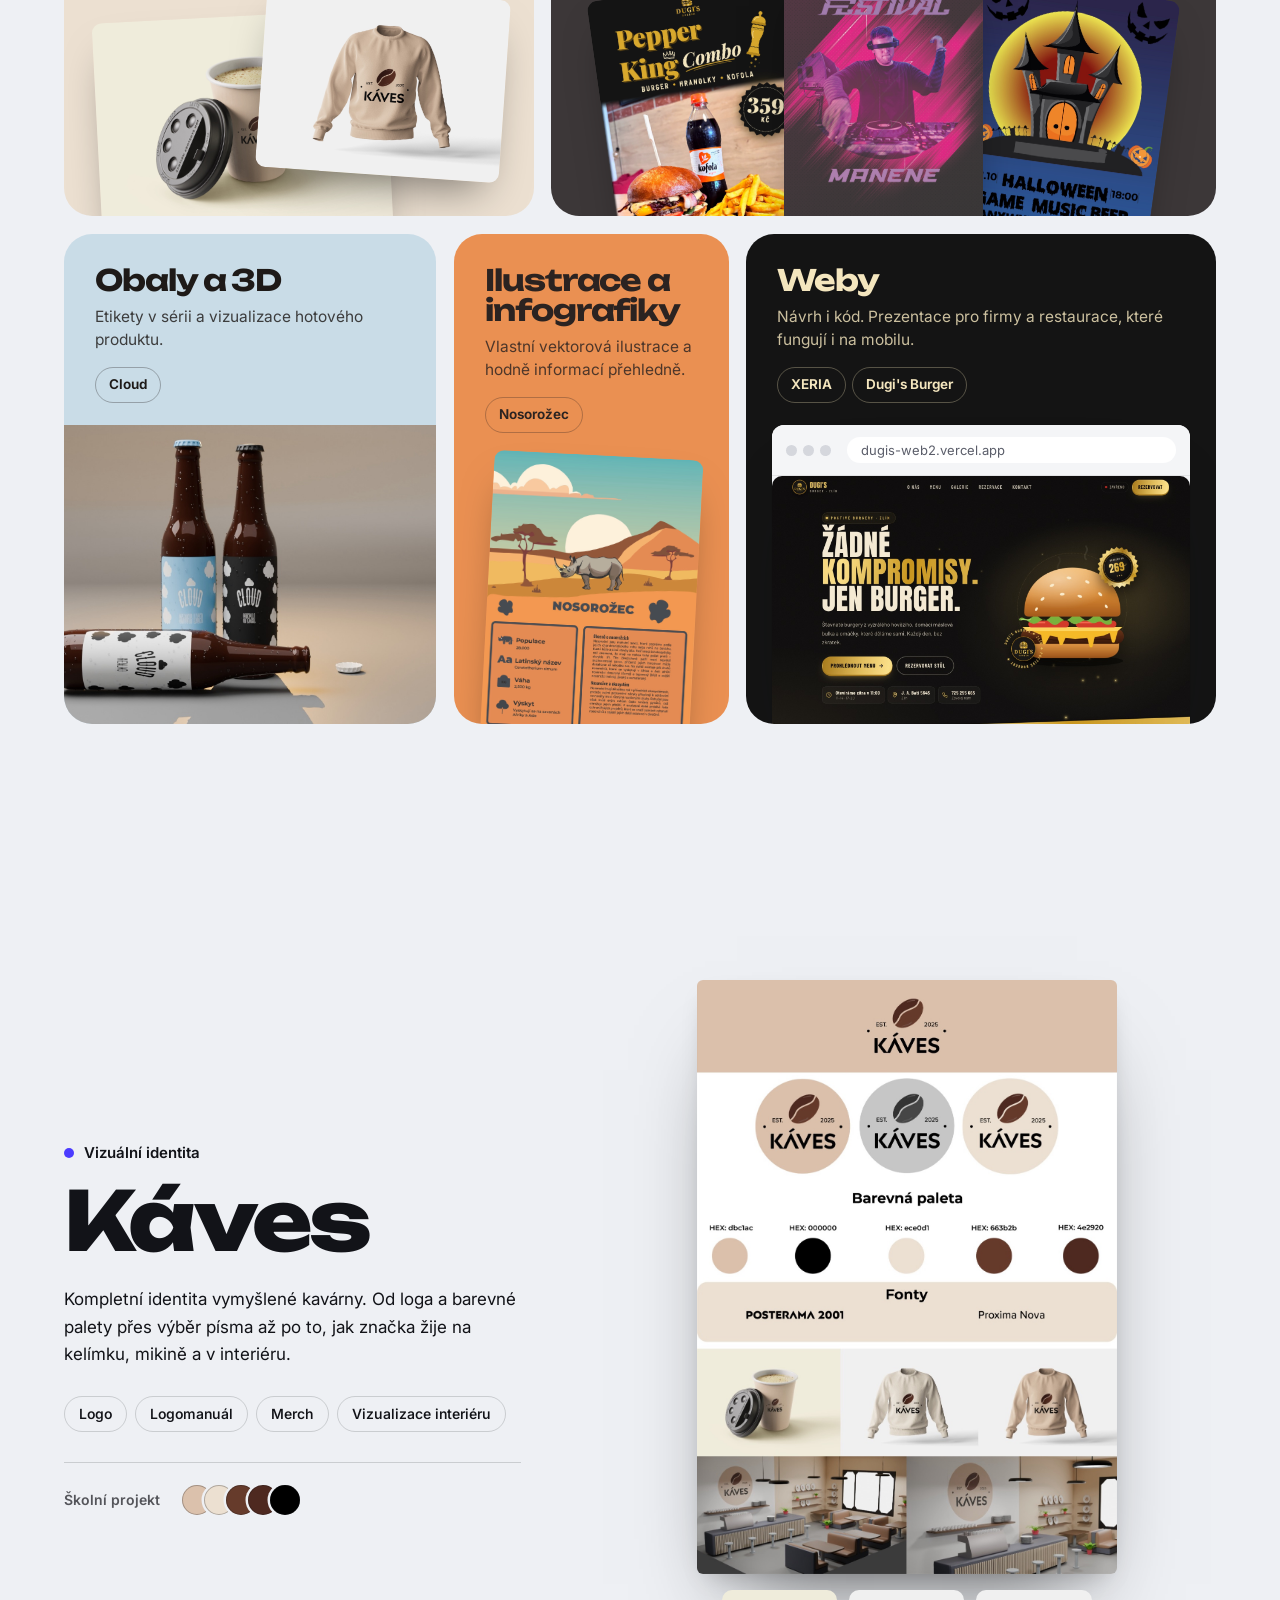
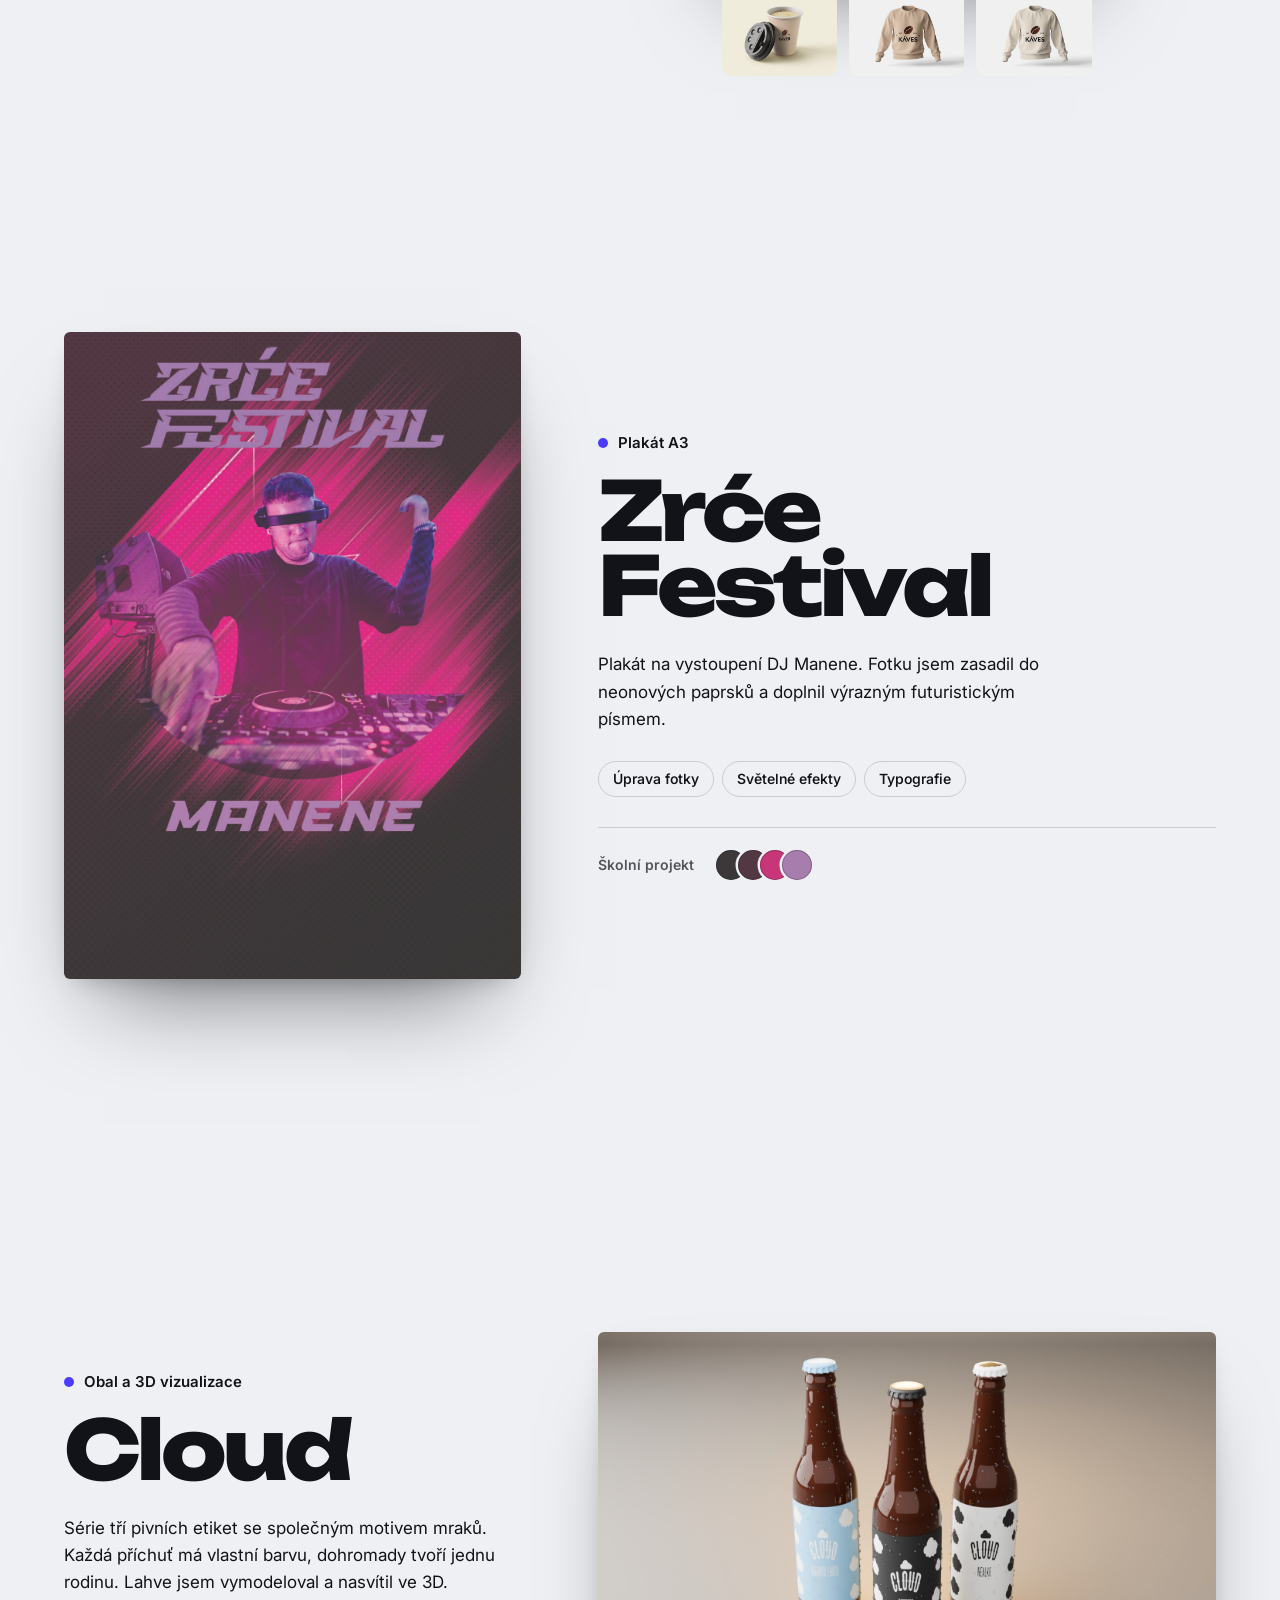
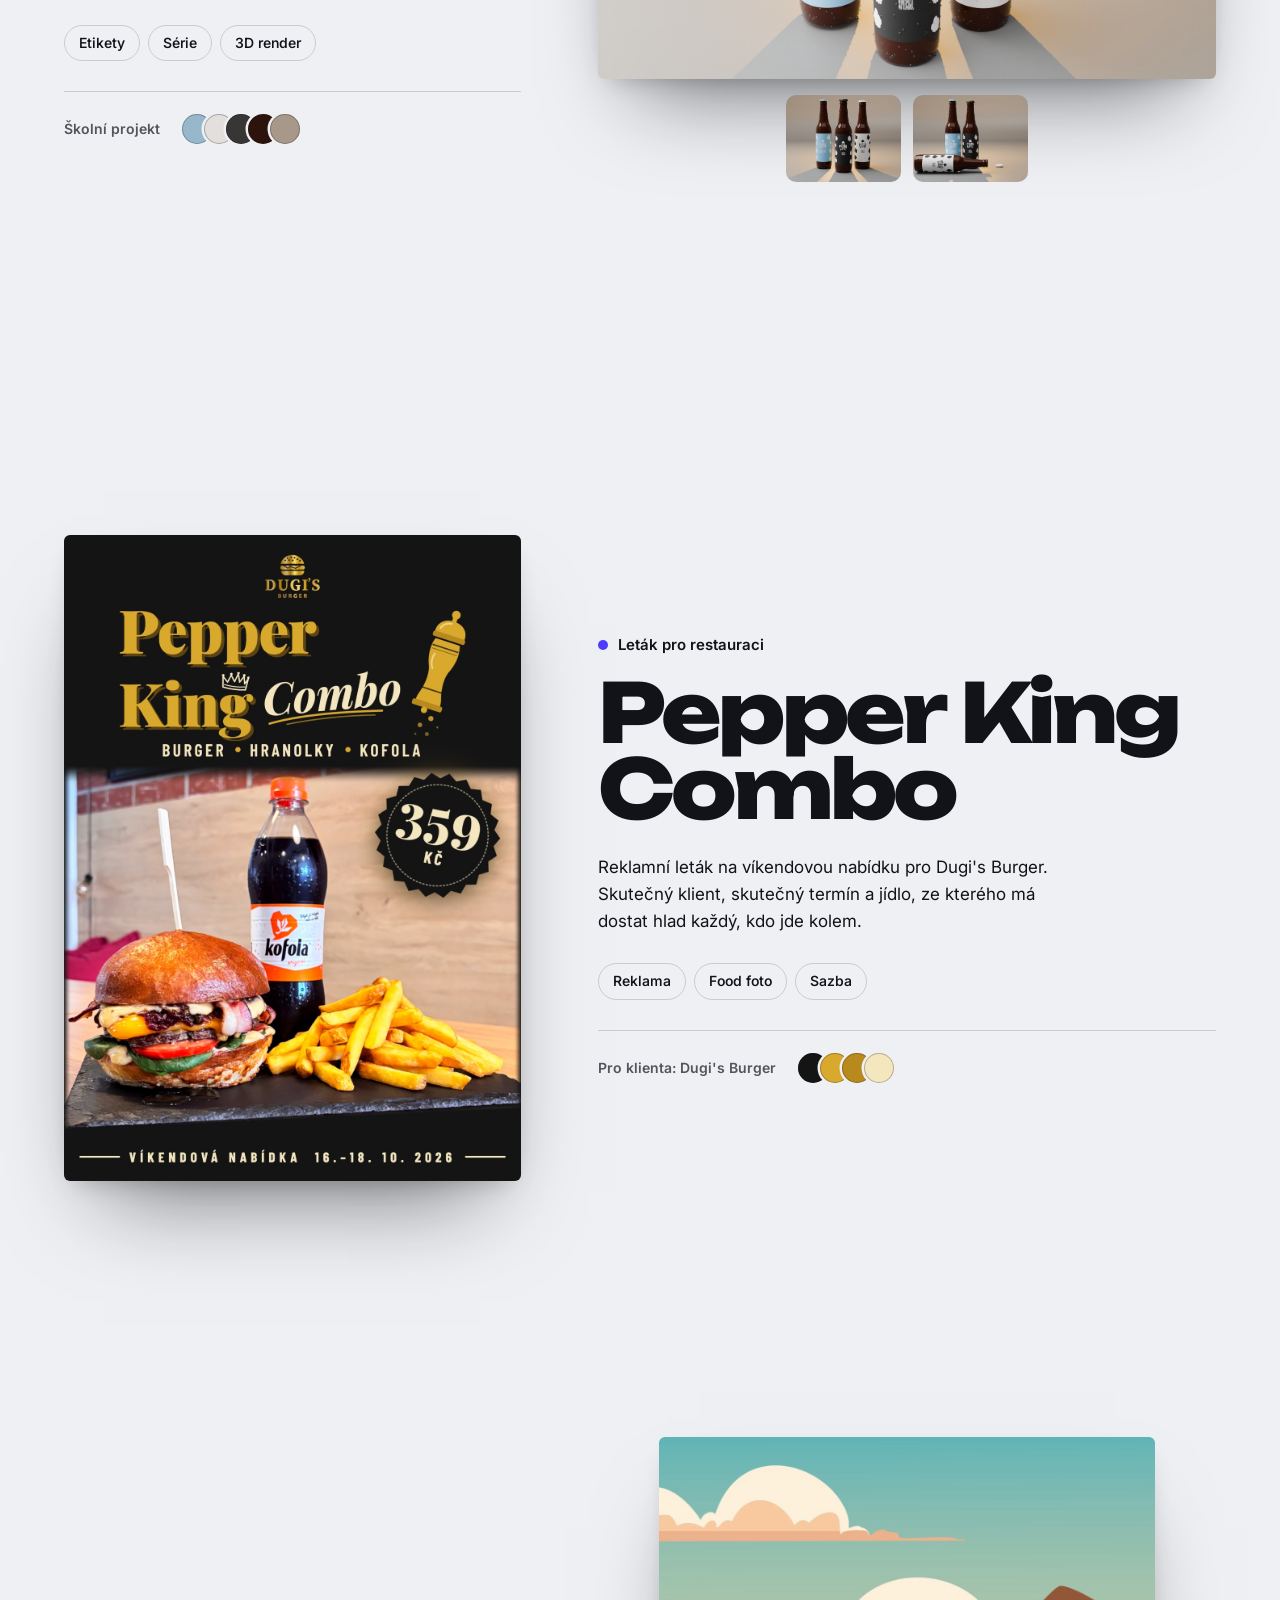
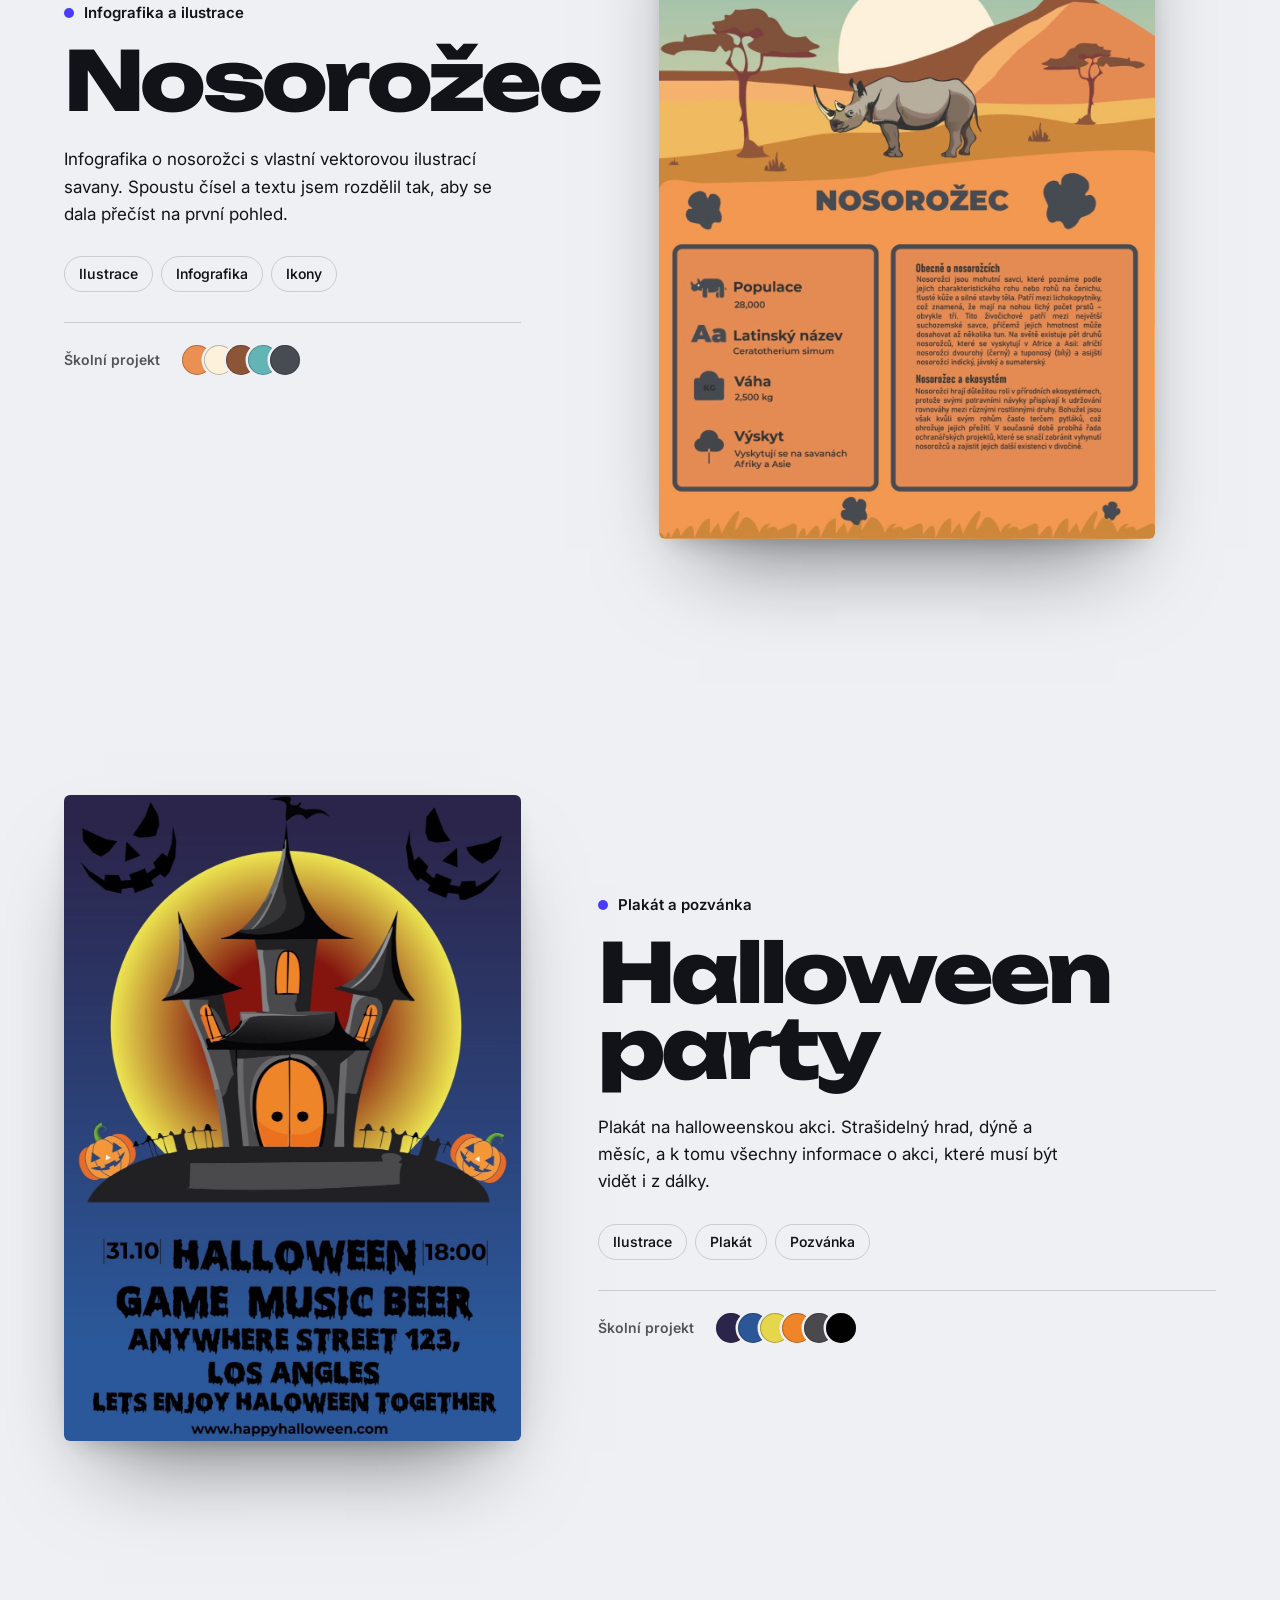
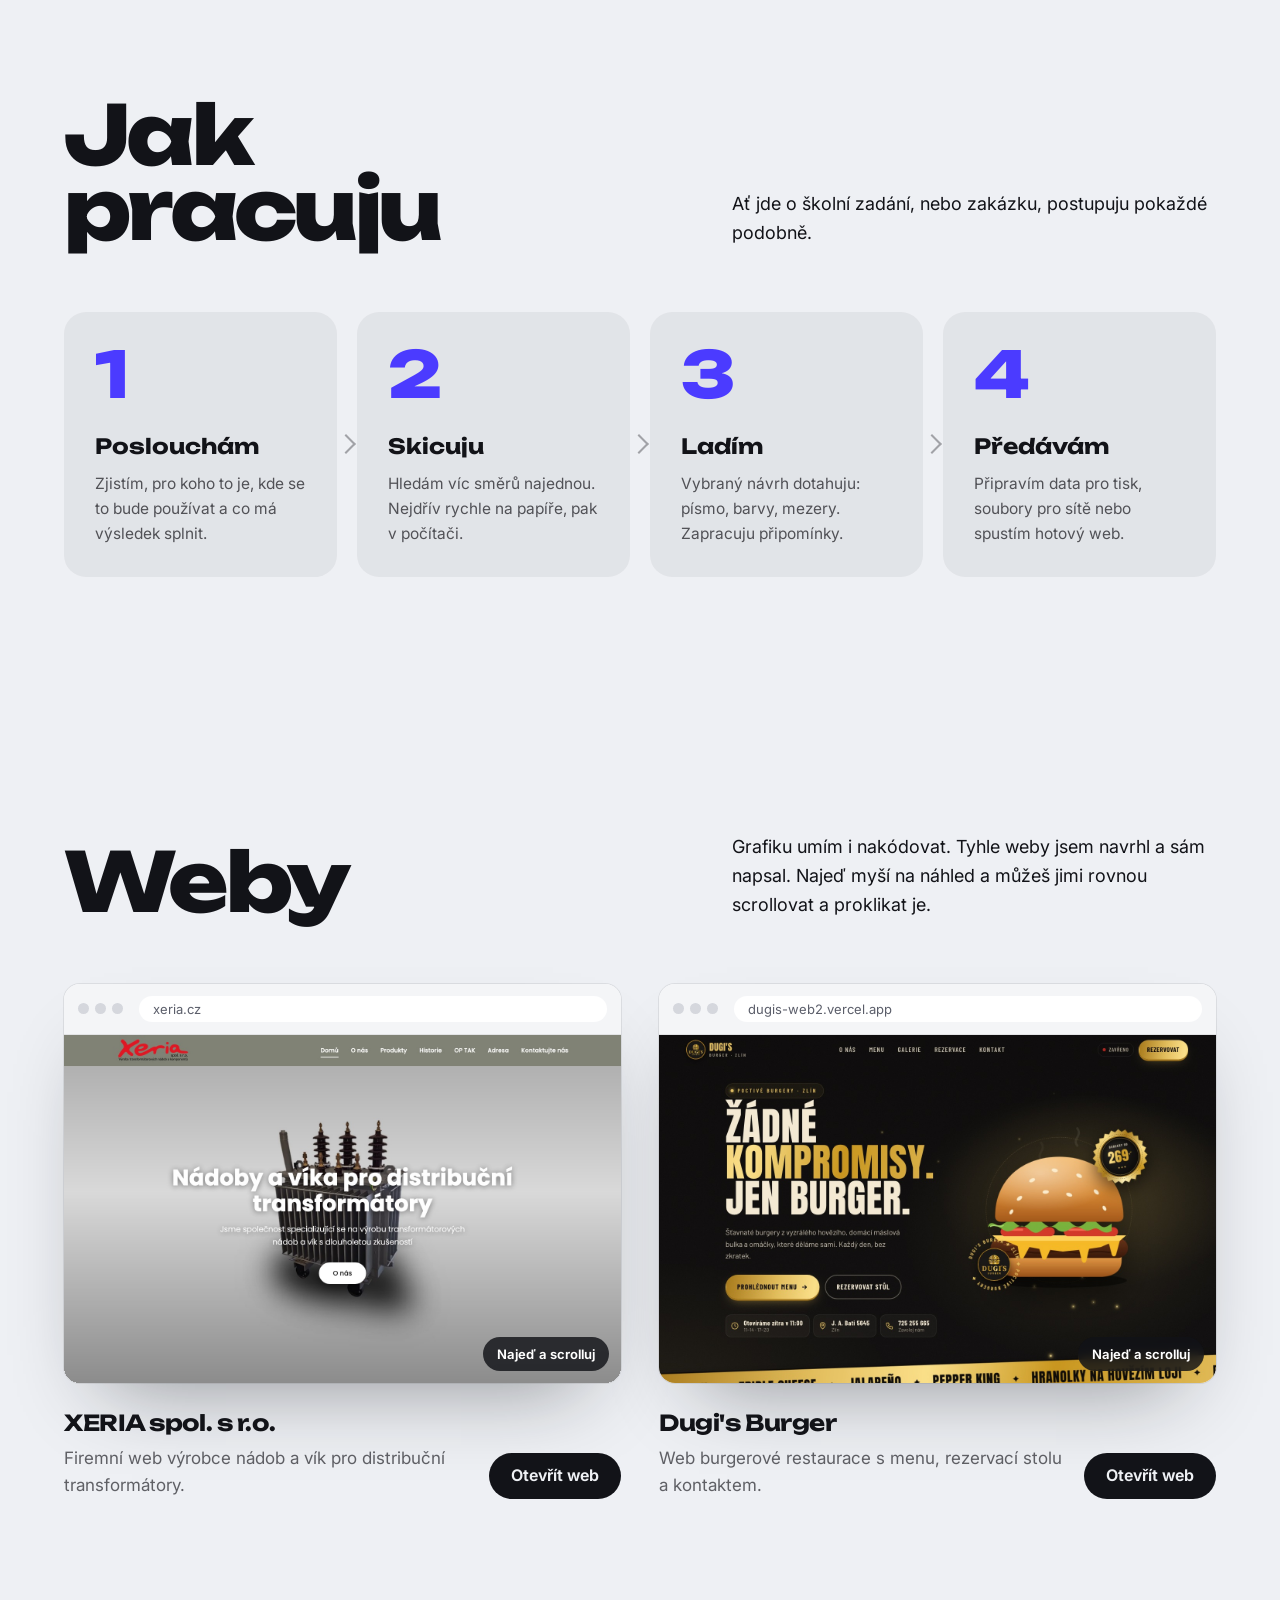
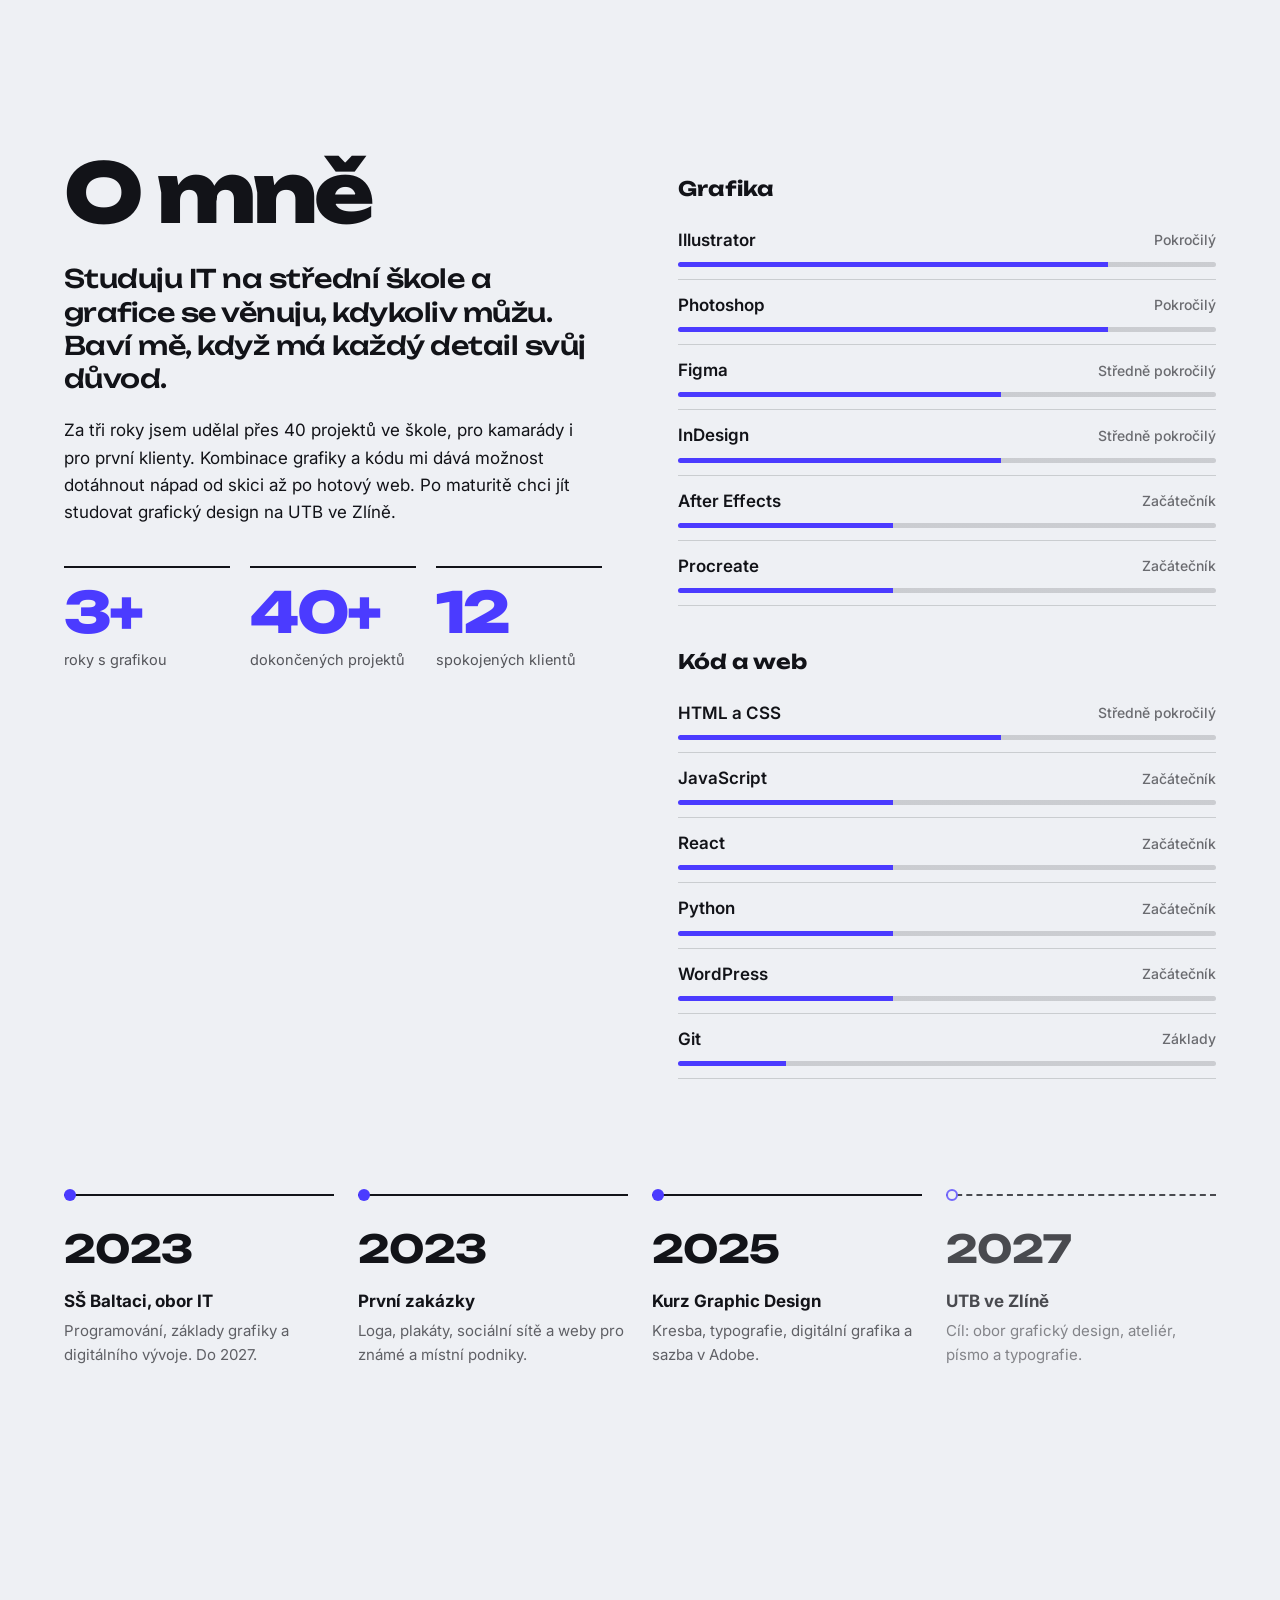
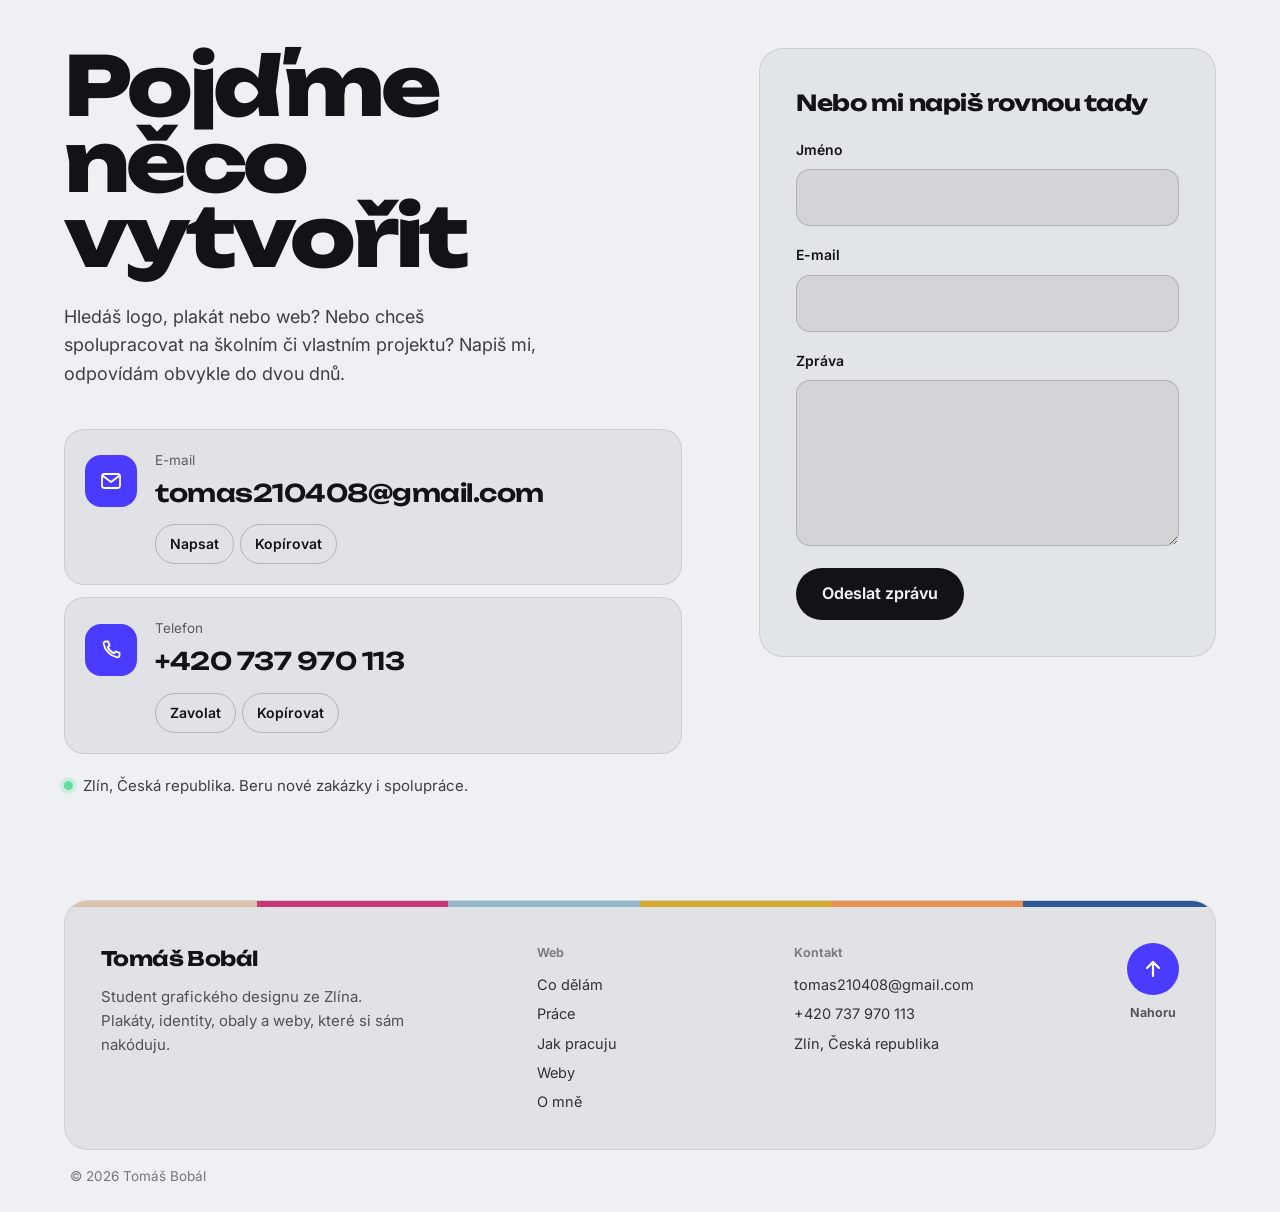
==== commit e57854b8: "redesign" ====
--- a/index.html
+++ b/index.html
@@ -2,318 +2,457 @@
 <html lang="cs">
 <head>
 <meta charset="UTF-8">
-<meta name="viewport" content="width=device-width, initial-scale=1.0">
-<title>Tomáš Bobál — Grafický designér</title>
+<meta name="viewport" content="width=device-width, initial-scale=1.0, viewport-fit=cover">
+<title>Tomáš Bobál — grafický design</title>
+<meta name="description" content="Portfolio Tomáše Bobála, studenta grafického designu ze Zlína: vizuální identity, plakáty, obaly a weby.">
 <link rel="preconnect" href="https://fonts.googleapis.com">
 <link rel="preconnect" href="https://fonts.gstatic.com" crossorigin>
-<link href="https://fonts.googleapis.com/css2?family=Unbounded:wght@200..900&family=Inter:wght@400;500;600;700&family=JetBrains+Mono:wght@400;500;600&display=swap" rel="stylesheet">
-<link rel="stylesheet" href="style.css">
+<link href="https://fonts.googleapis.com/css2?family=Unbounded:wght@300..900&family=Inter:wght@400..700&display=swap" rel="stylesheet">
+<link rel="stylesheet" href="style.css?v=38">
 </head>
 <body>
 
-<div class="ruler" aria-hidden="true">
-  <span class="label-left mono">PLÁTNO — PORTFOLIO.HTML</span>
-  <div class="ticks"><div class="progress" id="progress"></div><div class="playhead" id="playhead"></div></div>
-  <span class="label-right mono" id="rulerActive">ÚVOD</span>
+<a class="skip" href="#prace">Přeskočit na práce</a>
+
+<header class="top">
+  <a class="brand" href="#uvod">Tomáš Bobál</a>
+  <nav class="nav" aria-label="Hlavní navigace">
+    <a href="#co-delam">Co dělám</a>
+    <a href="#prace">Práce</a>
+    <a href="#weby">Weby</a>
+    <a href="#o-mne">O mně</a>
+    <a class="nav-cta" href="#kontakt">Napsat mi</a>
+  </nav>
+</header>
+
+<main>
+
+<!-- ÚVOD -->
+<section id="uvod" class="hero" data-bg="#EEF0F4" data-fg="#121318" data-accent="#4B3BFF">
+  <div class="hero-top">
+    <p class="hero-role">Student grafického designu, Zlín</p>
+    <h1 class="hero-name" aria-label="Tomáš Bobál">
+      <span class="ln"><span>Tomáš</span></span>
+      <span class="ln"><span>Bobál</span></span>
+    </h1>
+    <div class="hero-side">
+      <p>Navrhuju plakáty, vizuální identity, obaly i weby a ty si rovnou nakóduju. Každý projekt beru jako šanci zkusit nový styl.</p>
+      <a href="#prace" class="btn">Prohlédnout práce</a>
+    </div>
+  </div>
+
+  <div class="palette" aria-label="Rychlý přehled projektů">
+    <a class="swatch" href="#p-kaves"    style="--c:#DBC1AC; --t:#4E2920; --i:0"><img src="images/web/kaves-mikina1.jpg" alt="" loading="eager"><span class="sw-name">Káves</span><span class="sw-kind">Identita</span></a>
+    <a class="swatch" href="#p-festival" style="--c:#3C3738; --t:#F3E8F1; --i:1"><img src="images/web/festival-plakat.jpg" alt=""><span class="sw-name">Zrće Festival</span><span class="sw-kind">Plakát</span></a>
+    <a class="swatch" href="#p-cloud"    style="--c:#97B7CA; --t:#1E1A18; --i:2"><img src="images/web/pivo1.jpg" alt=""><span class="sw-name">Cloud</span><span class="sw-kind">Obal</span></a>
+    <a class="swatch" href="#p-pepper"   style="--c:#D9A92D; --t:#141414; --i:3"><img src="images/web/pepper-king-combo.jpg" alt=""><span class="sw-name">Pepper King</span><span class="sw-kind">Leták</span></a>
+    <a class="swatch" href="#p-nosorozec" style="--c:#EA9052; --t:#2B2321; --i:4"><img src="images/web/infografika-nosorozec.jpg" alt=""><span class="sw-name">Nosorožec</span><span class="sw-kind">Infografika</span></a>
+    <a class="swatch" href="#p-halloween" style="--c:#2B5697; --t:#FFF3D6; --i:5"><img src="images/web/halloween-plakat.jpg?v=2" alt=""><span class="sw-name">Halloween</span><span class="sw-kind">Plakát</span></a>
+  </div>
+  <p class="palette-note">Šest projektů, šest různých stylů. Najeď na barvu a uvidíš projekt, kliknutím na něj skočíš.</p>
+</section>
+
+<div class="band" aria-hidden="true">
+  <div class="band-track">
+    <span>Vizuální identity</span><span>Plakáty</span><span>Obaly</span><span>Ilustrace</span><span>Infografiky</span><span>Weby</span><span>Typografie</span>
+    <span>Vizuální identity</span><span>Plakáty</span><span>Obaly</span><span>Ilustrace</span><span>Infografiky</span><span>Weby</span><span>Typografie</span>
+  </div>
 </div>
 
-<button class="layers-toggle" id="layersToggle">Vrstvy ▾</button>
-<div class="layers-overlay-bg" id="overlayBg"></div>
-
-<nav class="layers-panel" id="layersPanel">
-  <div class="panel-title">Vrstvy dokumentu</div>
-  <a class="layer-item" data-target="uvod" href="#uvod"><svg class="eye" viewBox="0 0 24 24" fill="none" stroke="currentColor" stroke-width="1.6"><path d="M2 12s4-7 10-7 10 7 10 7-4 7-10 7-10-7-10-7Z"/><circle cx="12" cy="12" r="2.6"/></svg><span class="idx">L01</span><span class="swatch" style="background:var(--coral)"></span>Úvod</a>
-  <a class="layer-item" data-target="o-mne" href="#o-mne"><svg class="eye" viewBox="0 0 24 24" fill="none" stroke="currentColor" stroke-width="1.6"><path d="M2 12s4-7 10-7 10 7 10 7-4 7-10 7-10-7-10-7Z"/><circle cx="12" cy="12" r="2.6"/></svg><span class="idx">L02</span><span class="swatch" style="background:var(--blue)"></span>O mně</a>
-  <a class="layer-item" data-target="vzdelani" href="#vzdelani"><svg class="eye" viewBox="0 0 24 24" fill="none" stroke="currentColor" stroke-width="1.6"><path d="M2 12s4-7 10-7 10 7 10 7-4 7-10 7-10-7-10-7Z"/><circle cx="12" cy="12" r="2.6"/></svg><span class="idx">L03</span><span class="swatch" style="background:var(--yellow)"></span>Vzdělání</a>
-  <a class="layer-item" data-target="zkusenosti" href="#zkusenosti"><svg class="eye" viewBox="0 0 24 24" fill="none" stroke="currentColor" stroke-width="1.6"><path d="M2 12s4-7 10-7 10 7 10 7-4 7-10 7-10-7-10-7Z"/><circle cx="12" cy="12" r="2.6"/></svg><span class="idx">L04</span><span class="swatch" style="background:var(--coral)"></span>Zkušenosti</a>
-  <a class="layer-item" data-target="dovednosti" href="#dovednosti"><svg class="eye" viewBox="0 0 24 24" fill="none" stroke="currentColor" stroke-width="1.6"><path d="M2 12s4-7 10-7 10 7 10 7-4 7-10 7-10-7-10-7Z"/><circle cx="12" cy="12" r="2.6"/></svg><span class="idx">L05</span><span class="swatch" style="background:var(--blue)"></span>Dovednosti</a>
-  <a class="layer-item" data-target="tvorba" href="#tvorba"><svg class="eye" viewBox="0 0 24 24" fill="none" stroke="currentColor" stroke-width="1.6"><path d="M2 12s4-7 10-7 10 7 10 7-4 7-10 7-10-7-10-7Z"/><circle cx="12" cy="12" r="2.6"/></svg><span class="idx">L06</span><span class="swatch" style="background:var(--yellow)"></span>Tvorba</a>
-  <a class="layer-item" data-target="kontakt" href="#kontakt"><svg class="eye" viewBox="0 0 24 24" fill="none" stroke="currentColor" stroke-width="1.6"><path d="M2 12s4-7 10-7 10 7 10 7-4 7-10 7-10-7-10-7Z"/><circle cx="12" cy="12" r="2.6"/></svg><span class="idx">L07</span><span class="swatch" style="background:var(--ink)"></span>Kontakt</a>
+<!-- CO DĚLÁM -->
+<section id="co-delam" class="block" data-bg="#EEF0F4" data-fg="#121318" data-accent="#4B3BFF">
+  <div class="block-head">
+    <h2>Co dělám</h2>
+    <p>Od loga přes plakát až po web. Klikni na projekt pod oborem a ukážu ti ho celý.</p>
+  </div>
+  <div class="bento">
+    <article class="tile t-identity" style="--c:#ECE0D1; --t:#4E2920">
+      <div class="tile-text">
+        <h3>Vizuální identity</h3>
+        <p>Logo, barvy, písmo a pravidla, jak značku používat. Aby vypadala stejně na kelímku i na webu.</p>
+        <div class="tile-links"><a href="#p-kaves">Káves</a></div>
+      </div>
+      <div class="tile-art" aria-hidden="true">
+        <img class="a1" src="images/web/kaves-hrnek.jpg" alt="" loading="lazy">
+        <img class="a2" src="images/web/kaves-mikina1.jpg" alt="" loading="lazy">
+      </div>
+    </article>
+
+    <article class="tile t-posters" style="--c:#3C3738; --t:#F3E8F1">
+      <div class="tile-text">
+        <h3>Plakáty a letáky</h3>
+        <p>Tiskoviny, které zaujmou z dálky a řeknou všechno podstatné na první pohled.</p>
+        <div class="tile-links"><a href="#p-festival">Zrće Festival</a><a href="#p-pepper">Pepper King</a><a href="#p-halloween">Halloween</a></div>
+      </div>
+      <div class="tile-art" aria-hidden="true">
+        <img class="a1" src="images/web/pepper-king-combo.jpg" alt="" loading="lazy">
+        <img class="a2" src="images/web/festival-plakat.jpg" alt="" loading="lazy">
+        <img class="a3" src="images/web/halloween-plakat.jpg?v=2" alt="" loading="lazy">
+      </div>
+    </article>
+
+    <article class="tile t-pack" style="--c:#C9DCE7; --t:#1E1A18">
+      <div class="tile-text">
+        <h3>Obaly a 3D</h3>
+        <p>Etikety v sérii a vizualizace hotového produktu.</p>
+        <div class="tile-links"><a href="#p-cloud">Cloud</a></div>
+      </div>
+      <div class="tile-art" aria-hidden="true"><img class="a1" src="images/web/pivo3.jpg" alt="" loading="lazy"></div>
+    </article>
+
+    <article class="tile t-illu" style="--c:#EA9052; --t:#2B2321">
+      <div class="tile-text">
+        <h3>Ilustrace a infografiky</h3>
+        <p>Vlastní vektorová ilustrace a hodně informací přehledně.</p>
+        <div class="tile-links"><a href="#p-nosorozec">Nosorožec</a></div>
+      </div>
+      <div class="tile-art" aria-hidden="true"><img class="a1" src="images/web/infografika-nosorozec.jpg" alt="" loading="lazy"></div>
+    </article>
+
+    <article class="tile t-web" style="--c:#141414; --t:#F4E6BE">
+      <div class="tile-text">
+        <h3>Weby</h3>
+        <p>Návrh i kód. Prezentace pro firmy a restaurace, které fungují i na mobilu.</p>
+        <div class="tile-links"><a href="#weby">XERIA</a><a href="#weby">Dugi's Burger</a></div>
+      </div>
+      <div class="tile-art">
+        <div class="site mini">
+          <div class="browser">
+            <div class="browser-bar"><i></i><i></i><i></i><span class="b-url">dugis-web2.vercel.app</span></div>
+            <div class="browser-view"><img class="shot" src="images/web/web-dugis.jpg?v=2" alt="Náhled webu Dugi's Burger" loading="lazy"></div>
+          </div>
+        </div>
+      </div>
+    </article>
+  </div>
+</section>
+
+<!-- PRÁCE -->
+<div id="prace">
+
+  <nav class="pnav" aria-label="Projekty">
+    <a href="#p-kaves" style="--c:#663B2B"><span>Káves</span></a>
+    <a href="#p-festival" style="--c:#C8367A"><span>Zrće Festival</span></a>
+    <a href="#p-cloud" style="--c:#97B7CA"><span>Cloud</span></a>
+    <a href="#p-pepper" style="--c:#D9A92D"><span>Pepper King</span></a>
+    <a href="#p-nosorozec" style="--c:#EA9052"><span>Nosorožec</span></a>
+    <a href="#p-halloween" style="--c:#E5D64C"><span>Halloween</span></a>
+  </nav>
+
+  <section id="p-kaves" class="project" data-bg="#ECE0D1" data-fg="#4E2920" data-accent="#663B2B">
+    <div class="p-text">
+      <p class="p-kind">Vizuální identita</p>
+      <h2>Káves</h2>
+      <p class="p-desc">Kompletní identita vymyšlené kavárny. Od loga a barevné palety přes výběr písma až po to, jak značka žije na kelímku, mikině a v interiéru.</p>
+      <ul class="p-tags"><li>Logo</li><li>Logomanuál</li><li>Merch</li><li>Vizualizace interiéru</li></ul>
+      <div class="p-foot"><p class="p-type">Školní projekt</p><div class="p-palette" aria-label="Barevná paleta projektu"><span style="--s:#DBC1AC" title="#DBC1AC"></span><span style="--s:#ECE0D1" title="#ECE0D1"></span><span style="--s:#663B2B" title="#663B2B"></span><span style="--s:#4E2920" title="#4E2920"></span><span style="--s:#000000" title="#000000"></span></div></div>
+    </div>
+    <div class="p-media" data-gallery="images/web/kaves-logo-manual.jpg,images/web/kaves-hrnek.jpg,images/web/kaves-mikina1.jpg,images/web/kaves-mikina2.jpg" data-title="Káves">
+      <button class="m-main portrait" data-index="0" aria-label="Zobrazit logomanuál Káves ve velkém"><img src="images/web/kaves-logo-manual.jpg" alt="Logomanuál kavárny Káves" loading="lazy" width="1131" height="1600"></button>
+      <div class="m-thumbs">
+        <button data-index="1" aria-label="Zobrazit kelímek Káves"><img src="images/web/kaves-hrnek.jpg" alt="Kelímek Káves" loading="lazy"></button>
+        <button data-index="2" aria-label="Zobrazit mikinu Káves"><img src="images/web/kaves-mikina1.jpg" alt="Mikina Káves" loading="lazy"></button>
+        <button data-index="3" aria-label="Zobrazit druhou mikinu Káves"><img src="images/web/kaves-mikina2.jpg" alt="Mikina Káves, druhá barva" loading="lazy"></button>
+      </div>
+    </div>
+  </section>
+
+  <section id="p-festival" class="project flip" data-bg="#3C3738" data-fg="#F3E8F1" data-accent="#C8367A">
+    <div class="p-text">
+      <p class="p-kind">Plakát A3</p>
+      <h2>Zrće Festival</h2>
+      <p class="p-desc">Plakát na vystoupení DJ Manene. Fotku jsem zasadil do neonových paprsků a doplnil výrazným futuristickým písmem.</p>
+      <ul class="p-tags"><li>Úprava fotky</li><li>Světelné efekty</li><li>Typografie</li></ul>
+      <div class="p-foot"><p class="p-type">Školní projekt</p><div class="p-palette" aria-label="Barevná paleta projektu"><span style="--s:#3C3738" title="#3C3738"></span><span style="--s:#523843" title="#523843"></span><span style="--s:#C8367A" title="#C8367A"></span><span style="--s:#A77DAD" title="#A77DAD"></span></div></div>
+    </div>
+    <div class="p-media" data-gallery="images/web/festival-plakat.jpg" data-title="Zrće Festival">
+      <button class="m-main portrait" data-index="0" aria-label="Zobrazit plakát Zrće Festival ve velkém"><img src="images/web/festival-plakat.jpg" alt="Plakát Zrće Festival, Manene" loading="lazy" width="1131" height="1600"></button>
+    </div>
+  </section>
+
+  <section id="p-cloud" class="project wide" data-bg="#C9DCE7" data-fg="#1E1A18" data-accent="#2C130B">
+    <div class="p-text">
+      <p class="p-kind">Obal a 3D vizualizace</p>
+      <h2>Cloud</h2>
+      <p class="p-desc">Série tří pivních etiket se společným motivem mraků. Každá příchuť má vlastní barvu, dohromady tvoří jednu rodinu. Lahve jsem vymodeloval a nasvítil ve 3D.</p>
+      <ul class="p-tags"><li>Etikety</li><li>Série</li><li>3D render</li></ul>
+      <div class="p-foot"><p class="p-type">Školní projekt</p><div class="p-palette" aria-label="Barevná paleta projektu"><span style="--s:#97B7CA" title="#97B7CA"></span><span style="--s:#E3DFDD" title="#E3DFDD"></span><span style="--s:#373635" title="#373635"></span><span style="--s:#2C130B" title="#2C130B"></span><span style="--s:#A79889" title="#A79889"></span></div></div>
+    </div>
+    <div class="p-media" data-gallery="images/web/pivo1.jpg,images/web/pivo2.jpg,images/web/pivo3.jpg" data-title="Cloud">
+      <button class="m-main landscape" data-index="0" aria-label="Zobrazit lahve Cloud ve velkém"><img src="images/web/pivo1.jpg" alt="Tři lahve piva Cloud" loading="lazy" width="1600" height="900"></button>
+      <div class="m-thumbs">
+        <button data-index="1" aria-label="Zobrazit druhý pohled"><img src="images/web/pivo2.jpg" alt="Lahve Cloud, druhý pohled" loading="lazy"></button>
+        <button data-index="2" aria-label="Zobrazit třetí pohled"><img src="images/web/pivo3.jpg" alt="Lahve Cloud, třetí pohled" loading="lazy"></button>
+      </div>
+    </div>
+  </section>
+
+  <section id="p-pepper" class="project flip" data-bg="#141414" data-fg="#F4E6BE" data-accent="#D9A92D">
+    <div class="p-text">
+      <p class="p-kind">Leták pro restauraci</p>
+      <h2>Pepper King Combo</h2>
+      <p class="p-desc">Reklamní leták na víkendovou nabídku pro Dugi's Burger. Skutečný klient, skutečný termín a jídlo, ze kterého má dostat hlad každý, kdo jde kolem.</p>
+      <ul class="p-tags"><li>Reklama</li><li>Food foto</li><li>Sazba</li></ul>
+      <div class="p-foot"><p class="p-type">Pro klienta: Dugi's Burger</p><div class="p-palette" aria-label="Barevná paleta projektu"><span style="--s:#141414" title="#141414"></span><span style="--s:#D9A92D" title="#D9A92D"></span><span style="--s:#B8891C" title="#B8891C"></span><span style="--s:#F4E7BE" title="#F4E7BE"></span></div></div>
+    </div>
+    <div class="p-media" data-gallery="images/web/pepper-king-combo.jpg" data-title="Pepper King Combo">
+      <button class="m-main portrait" data-index="0" aria-label="Zobrazit leták Pepper King Combo ve velkém"><img src="images/web/pepper-king-combo.jpg" alt="Leták Dugi's Burger, Pepper King Combo" loading="lazy" width="1131" height="1600"></button>
+    </div>
+  </section>
+
+  <section id="p-nosorozec" class="project" data-bg="#EA9052" data-fg="#2B2321" data-accent="#1F6F6F">
+    <div class="p-text">
+      <p class="p-kind">Infografika a ilustrace</p>
+      <h2>Nosorožec</h2>
+      <p class="p-desc">Infografika o nosorožci s vlastní vektorovou ilustrací savany. Spoustu čísel a textu jsem rozdělil tak, aby se dala přečíst na první pohled.</p>
+      <ul class="p-tags"><li>Ilustrace</li><li>Infografika</li><li>Ikony</li></ul>
+      <div class="p-foot"><p class="p-type">Školní projekt</p><div class="p-palette" aria-label="Barevná paleta projektu"><span style="--s:#EA9052" title="#EA9052"></span><span style="--s:#FDF1DB" title="#FDF1DB"></span><span style="--s:#8D5538" title="#8D5538"></span><span style="--s:#63B5B5" title="#63B5B5"></span><span style="--s:#474B52" title="#474B52"></span></div></div>
+    </div>
+    <div class="p-media" data-gallery="images/web/infografika-nosorozec.jpg" data-title="Nosorožec">
+      <button class="m-main portrait" data-index="0" aria-label="Zobrazit infografiku Nosorožec ve velkém"><img src="images/web/infografika-nosorozec.jpg" alt="Infografika Nosorožec" loading="lazy" width="1131" height="1600"></button>
+    </div>
+  </section>
+
+  <section id="p-halloween" class="project flip" data-bg="#2B5697" data-fg="#FFF3D6" data-accent="#E5D64C">
+    <div class="p-text">
+      <p class="p-kind">Plakát a pozvánka</p>
+      <h2>Halloween party</h2>
+      <p class="p-desc">Plakát na halloweenskou akci. Strašidelný hrad, dýně a měsíc, a k tomu všechny informace o akci, které musí být vidět i z dálky.</p>
+      <ul class="p-tags"><li>Ilustrace</li><li>Plakát</li><li>Pozvánka</li></ul>
+      <div class="p-foot"><p class="p-type">Školní projekt</p><div class="p-palette" aria-label="Barevná paleta projektu"><span style="--s:#2B254B" title="#2B254B"></span><span style="--s:#2B5697" title="#2B5697"></span><span style="--s:#E5D64C" title="#E5D64C"></span><span style="--s:#F08429" title="#F08429"></span><span style="--s:#4A494C" title="#4A494C"></span><span style="--s:#010102" title="#010102"></span></div></div>
+    </div>
+    <div class="p-media" data-gallery="images/web/halloween-plakat.jpg?v=2" data-title="Halloween party">
+      <button class="m-main portrait" data-index="0" aria-label="Zobrazit plakát Halloween party ve velkém"><img src="images/web/halloween-plakat.jpg?v=2" alt="Plakát Halloween party" loading="lazy" width="1131" height="1600"></button>
+    </div>
+  </section>
+
+</div>
+
+<!-- JAK PRACUJU -->
+<section id="postup" class="block process-block" data-bg="#EEF0F4" data-fg="#121318" data-accent="#4B3BFF">
+  <div class="block-head">
+    <h2>Jak pracuju</h2>
+    <p>Ať jde o školní zadání, nebo zakázku, postupuju pokaždé podobně.</p>
+  </div>
+  <ol class="process">
+    <li><span class="step">1</span><h3>Poslouchám</h3><p>Zjistím, pro koho to je, kde se to bude používat a co má výsledek splnit.</p></li>
+    <li><span class="step">2</span><h3>Skicuju</h3><p>Hledám víc směrů najednou. Nejdřív rychle na papíře, pak v počítači.</p></li>
+    <li><span class="step">3</span><h3>Ladím</h3><p>Vybraný návrh dotahuju: písmo, barvy, mezery. Zapracuju připomínky.</p></li>
+    <li><span class="step">4</span><h3>Předávám</h3><p>Připravím data pro tisk, soubory pro sítě nebo spustím hotový web.</p></li>
+  </ol>
+</section>
+
+<!-- WEBY -->
+<section id="weby" class="block" data-bg="#EEF0F4" data-fg="#121318" data-accent="#4B3BFF">
+  <div class="block-head">
+    <h2>Weby</h2>
+    <p>Grafiku umím i nakódovat. Tyhle weby jsem navrhl a sám napsal. Najeď myší na náhled a můžeš jimi rovnou scrollovat a proklikat je.</p>
+  </div>
+  <div class="sites">
+    <article class="site" data-url="https://xeria.cz">
+      <div class="browser">
+        <div class="browser-bar"><i></i><i></i><i></i><span class="b-url"></span></div>
+        <div class="browser-view"><span class="try-hint">Najeď a scrolluj</span><img class="shot" src="images/web/web-xeria.jpg" alt="Náhled webu XERIA spol. s r.o." loading="lazy"></div>
+      </div>
+      <div class="site-info">
+        <div>
+          <h3>XERIA spol. s r.o.</h3>
+          <p>Firemní web výrobce nádob a vík pro distribuční transformátory.</p>
+        </div>
+        <a class="btn site-link" href="https://xeria.cz" target="_blank" rel="noopener">Otevřít web</a>
+      </div>
+    </article>
+    <article class="site" data-url="https://dugis-web2.vercel.app">
+      <div class="browser">
+        <div class="browser-bar"><i></i><i></i><i></i><span class="b-url"></span></div>
+        <div class="browser-view"><span class="try-hint">Najeď a scrolluj</span><img class="shot" src="images/web/web-dugis.jpg?v=2" alt="Náhled webu Dugi's Burger" loading="lazy"></div>
+      </div>
+      <div class="site-info">
+        <div>
+          <h3>Dugi's Burger</h3>
+          <p>Web burgerové restaurace s menu, rezervací stolu a kontaktem.</p>
+        </div>
+        <a class="btn site-link" href="https://dugis-web2.vercel.app" target="_blank" rel="noopener">Otevřít web</a>
+      </div>
+    </article>
+  </div>
+</section>
+
+<!-- O MNĚ -->
+<section id="o-mne" class="block" data-bg="#EEF0F4" data-fg="#121318" data-accent="#4B3BFF">
+  <div class="about">
+    <div class="about-lead">
+      <h2>O mně</h2>
+      <p class="big">Studuju IT na střední škole a grafice se věnuju, kdykoliv můžu. Baví mě, když má každý detail svůj důvod.</p>
+      <p>Za tři roky jsem udělal přes 40 projektů ve škole, pro kamarády i pro první klienty. Kombinace grafiky a kódu mi dává možnost dotáhnout nápad od skici až po hotový web. Po maturitě chci jít studovat grafický design na UTB ve Zlíně.</p>
+      <dl class="stats">
+        <div><dt>3+</dt><dd>roky s grafikou</dd></div>
+        <div><dt>40+</dt><dd>dokončených projektů</dd></div>
+        <div><dt>12</dt><dd>spokojených klientů</dd></div>
+      </dl>
+    </div>
+
+    <div class="skills">
+      <div class="skill-group">
+        <h3>Grafika</h3>
+        <ul>
+          <li style="--l:4"><span>Illustrator</span><b>Pokročilý</b></li>
+          <li style="--l:4"><span>Photoshop</span><b>Pokročilý</b></li>
+          <li style="--l:3"><span>Figma</span><b>Středně pokročilý</b></li>
+          <li style="--l:3"><span>InDesign</span><b>Středně pokročilý</b></li>
+          <li style="--l:2"><span>After Effects</span><b>Začátečník</b></li>
+          <li style="--l:2"><span>Procreate</span><b>Začátečník</b></li>
+        </ul>
+      </div>
+      <div class="skill-group">
+        <h3>Kód a web</h3>
+        <ul>
+          <li style="--l:3"><span>HTML a CSS</span><b>Středně pokročilý</b></li>
+          <li style="--l:2"><span>JavaScript</span><b>Začátečník</b></li>
+          <li style="--l:2"><span>React</span><b>Začátečník</b></li>
+          <li style="--l:2"><span>Python</span><b>Začátečník</b></li>
+          <li style="--l:2"><span>WordPress</span><b>Začátečník</b></li>
+          <li style="--l:1"><span>Git</span><b>Základy</b></li>
+        </ul>
+      </div>
+    </div>
+  </div>
+
+  <ol class="timeline">
+    <li><span class="t-when">2023</span><h4>SŠ Baltaci, obor IT</h4><p>Programování, základy grafiky a digitálního vývoje. Do 2027.</p></li>
+    <li><span class="t-when">2023</span><h4>První zakázky</h4><p>Loga, plakáty, sociální sítě a weby pro známé a místní podniky.</p></li>
+    <li><span class="t-when">2025</span><h4>Kurz Graphic Design</h4><p>Kresba, typografie, digitální grafika a sazba v Adobe.</p></li>
+    <li class="future"><span class="t-when">2027</span><h4>UTB ve Zlíně</h4><p>Cíl: obor grafický design, ateliér, písmo a typografie.</p></li>
+  </ol>
+</section>
+
+<!-- KONTAKT -->
+<section id="kontakt" class="contact" data-bg="#121318" data-fg="#EEF0F4" data-accent="#8C80FF">
+  <div class="contact-inner">
+    <div class="contact-copy">
+      <h2>Pojďme něco vytvořit</h2>
+      <p>Hledáš logo, plakát nebo web? Nebo chceš spolupracovat na školním či vlastním projektu? Napiš mi, odpovídám obvykle do dvou dnů.</p>
+      <div class="cards">
+        <div class="ccard">
+          <span class="cc-icon" aria-hidden="true"><svg viewBox="0 0 24 24"><rect x="3" y="5" width="18" height="14" rx="2.5"/><path d="m4 7 8 6 8-6"/></svg></span>
+          <div class="cc-body">
+            <span class="cc-label">E-mail</span>
+            <a class="cc-value" href="mailto:tomas210408@gmail.com">tomas210408@gmail.com</a>
+          </div>
+          <div class="cc-actions">
+            <a class="cc-btn" href="mailto:tomas210408@gmail.com">Napsat</a>
+            <button class="cc-btn copy" type="button" data-copy="tomas210408@gmail.com">Kopírovat</button>
+          </div>
+        </div>
+        <div class="ccard">
+          <span class="cc-icon" aria-hidden="true"><svg viewBox="0 0 24 24"><path d="M6.6 3.5h2.6l1.4 4-2 1.4a12 12 0 0 0 6.5 6.5l1.4-2 4 1.4v2.6a2 2 0 0 1-2.2 2A17 17 0 0 1 4.6 5.7a2 2 0 0 1 2-2.2Z"/></svg></span>
+          <div class="cc-body">
+            <span class="cc-label">Telefon</span>
+            <a class="cc-value" href="tel:+420737970113">+420 737 970 113</a>
+          </div>
+          <div class="cc-actions">
+            <a class="cc-btn" href="tel:+420737970113">Zavolat</a>
+            <button class="cc-btn copy" type="button" data-copy="+420737970113">Kopírovat</button>
+          </div>
+        </div>
+        <p class="cc-note"><span class="dot" aria-hidden="true"></span>Zlín, Česká republika. Beru nové zakázky i spolupráce.</p>
+      </div>
+      <!-- Sociální sítě: doplň odkazy a odkomentuj
+      <p class="socials"><a href="https://www.instagram.com/...">Instagram</a><a href="https://www.behance.net/...">Behance</a></p>
+      -->
+    </div>
+    <form id="contactForm" class="form" novalidate>
+      <p class="form-title">Nebo mi napiš rovnou tady</p>
+      <!-- past na spamboty: skryté pole, člověk ho nevyplní -->
+      <input type="text" name="_honey" class="honey" tabindex="-1" autocomplete="off" aria-hidden="true">
+      <label>Jméno<input id="jmeno" name="jmeno" type="text" autocomplete="name" required></label>
+      <label>E-mail<input id="email" name="email" type="email" autocomplete="email" required></label>
+      <label>Zpráva<textarea id="zprava" name="zprava" rows="5" required></textarea></label>
+      <div class="form-foot">
+        <button type="submit" class="btn">Odeslat zprávu</button>
+        <span class="form-status" id="formStatus" role="status"></span>
+      </div>
+    </form>
+  </div>
+  <footer class="foot">
+    <div class="foot-card">
+      <!-- pruh z barev všech projektů -->
+      <div class="foot-stripe" aria-hidden="true">
+        <span style="--s:#DBC1AC"></span><span style="--s:#C8367A"></span><span style="--s:#97B7CA"></span>
+        <span style="--s:#D9A92D"></span><span style="--s:#EA9052"></span><span style="--s:#2B5697"></span>
+      </div>
+
+      <div class="foot-grid">
+        <div class="foot-about">
+          <p class="foot-brand">Tomáš Bobál</p>
+          <p>Student grafického designu ze Zlína. Plakáty, identity, obaly a weby, které si sám nakóduju.</p>
+        </div>
+        <nav class="foot-col" aria-label="Patička">
+          <p class="foot-title">Web</p>
+          <a href="#co-delam">Co dělám</a>
+          <a href="#prace">Práce</a>
+          <a href="#postup">Jak pracuju</a>
+          <a href="#weby">Weby</a>
+          <a href="#o-mne">O mně</a>
+        </nav>
+        <div class="foot-col">
+          <p class="foot-title">Kontakt</p>
+          <a href="mailto:tomas210408@gmail.com">tomas210408@gmail.com</a>
+          <a href="tel:+420737970113">+420 737 970 113</a>
+          <span>Zlín, Česká republika</span>
+        </div>
+        <a class="to-top" href="#uvod" aria-label="Zpět nahoru">
+          <svg viewBox="0 0 24 24" aria-hidden="true"><path d="M12 19V5M6 11l6-6 6 6"/></svg>
+          <span>Nahoru</span>
+        </a>
+      </div>
+    </div>
+
+    <div class="foot-bottom">
+      <span>© 2026 Tomáš Bobál</span>
+    </div>
+  </footer>
+</section>
+
+</main>
+
+<!-- Mobilní navigace: plovoucí lišta dole -->
+<nav class="tabbar" id="tabbar" aria-label="Navigace">
+  <span class="tab-pill" aria-hidden="true"></span>
+  <a href="#co-delam" data-tab="co-delam">
+    <svg viewBox="0 0 24 24" aria-hidden="true"><rect x="4" y="4" width="7" height="7" rx="2"/><rect x="13" y="4" width="7" height="7" rx="2"/><rect x="4" y="13" width="7" height="7" rx="2"/><rect x="13" y="13" width="7" height="7" rx="2"/></svg>
+    <span>Co dělám</span>
+  </a>
+  <a href="#prace" data-tab="prace">
+    <svg viewBox="0 0 24 24" aria-hidden="true"><rect x="3.5" y="4.5" width="17" height="15" rx="2.5"/><circle cx="9" cy="10" r="1.8"/><path d="m4 17 5-4.5 4 3.5 2.5-2 4.5 4"/></svg>
+    <span>Práce</span>
+  </a>
+  <a href="#weby" data-tab="weby">
+    <svg viewBox="0 0 24 24" aria-hidden="true"><rect x="3" y="4.5" width="18" height="15" rx="2.5"/><path d="M3 9h18"/><circle cx="6" cy="6.8" r=".6"/><circle cx="8.3" cy="6.8" r=".6"/></svg>
+    <span>Weby</span>
+  </a>
+  <a href="#o-mne" data-tab="o-mne">
+    <svg viewBox="0 0 24 24" aria-hidden="true"><circle cx="12" cy="8.5" r="3.8"/><path d="M4.5 20c1.2-4 4.2-5.8 7.5-5.8s6.3 1.8 7.5 5.8"/></svg>
+    <span>O mně</span>
+  </a>
+  <a href="#kontakt" data-tab="kontakt">
+    <svg viewBox="0 0 24 24" aria-hidden="true"><rect x="3" y="5" width="18" height="14" rx="2.5"/><path d="m4 7 8 6 8-6"/></svg>
+    <span>Kontakt</span>
+  </a>
 </nav>
 
-<main>
-
-<!-- ÚVOD -->
-<section id="uvod" class="section hero">
-  <div class="hero-shapes" aria-hidden="true">
-    <div class="shape s1"><i></i></div>
-    <div class="shape s2"><i></i></div>
-    <div class="shape s3"><i></i></div>
-  </div>
-  <div class="wrap">
-    <div class="hero-eyebrow fade-up" style="--d:.1s">Grafický designér &amp; trochu vývojář</div>
-    <h1>
-      <span class="line"><span>Tomáš Bobál</span></span>
-      <span class="line"><span>tvořím <span class="rotator" id="heroWord"><span class="w is-on"><span class="mark">vizuální identity</span>.</span><span class="w"><span class="mark">plakáty</span>.</span><span class="w"><span class="mark">obaly</span>.</span><span class="w"><span class="mark">weby</span>.</span></span></span></span>
-    </h1>
-    <p class="hero-sub fade-up" style="--d:.8s">Poslední 3 roky proměňuju nápady v plakáty, loga, obaly a uživatelská rozhraní. Pár věcí si přitom umím i sám naprogramovat — od jednoduchého webu po interaktivní detail.</p>
-    <div class="hero-cta fade-up" style="--d:1s">
-      <a href="#tvorba" class="btn btn-solid">Zobrazit tvorbu <span class="arrow">→</span></a>
-      <a href="#kontakt" class="btn btn-outline">Napsat mi</a>
-    </div>
-    <div class="swatch-row" aria-hidden="true">
-      <div class="swatch-chip" style="--i:0"><div class="sq" style="background:var(--coral)"></div><span class="code mono">C0 M82 Y82 K0</span></div>
-      <div class="swatch-chip" style="--i:1"><div class="sq" style="background:var(--blue)"></div><span class="code mono">C90 M70 Y0 K0</span></div>
-      <div class="swatch-chip" style="--i:2"><div class="sq" style="background:var(--yellow)"></div><span class="code mono">C0 M20 Y75 K0</span></div>
-      <div class="swatch-chip" style="--i:3"><div class="sq" style="background:var(--ink)"></div><span class="code mono">C0 M0 Y0 K92</span></div>
-    </div>
-  </div>
-</section>
-
-<div class="marquee" aria-hidden="true">
-  <div class="marquee-track">
-    <div class="marquee-group"><span>Vizuální identita</span><i style="color:var(--coral)">✦</i><span>Plakáty</span><i style="color:var(--yellow)">✦</i><span>Packaging</span><i style="color:var(--blue)">✦</i><span>Webdesign</span><i style="color:var(--coral)">✦</i><span>Infografiky</span><i style="color:var(--yellow)">✦</i><span>Typografie</span><i style="color:var(--blue)">✦</i><span>Ilustrace</span><i style="color:var(--coral)">✦</i></div>
-    <div class="marquee-group"><span>Vizuální identita</span><i style="color:var(--coral)">✦</i><span>Plakáty</span><i style="color:var(--yellow)">✦</i><span>Packaging</span><i style="color:var(--blue)">✦</i><span>Webdesign</span><i style="color:var(--coral)">✦</i><span>Infografiky</span><i style="color:var(--yellow)">✦</i><span>Typografie</span><i style="color:var(--blue)">✦</i><span>Ilustrace</span><i style="color:var(--coral)">✦</i></div>
-  </div>
+<div class="cursor" id="cursor" aria-hidden="true">Zobrazit</div>
+
+<div class="lightbox" id="lightbox" role="dialog" aria-modal="true" aria-label="Náhled práce" hidden>
+  <button class="lb-close" aria-label="Zavřít">Zavřít</button>
+  <button class="lb-nav prev" aria-label="Předchozí obrázek">‹</button>
+  <figure>
+    <img alt="">
+    <figcaption><span class="lb-title"></span><span class="lb-count"></span></figcaption>
+  </figure>
+  <button class="lb-nav next" aria-label="Další obrázek">›</button>
 </div>
 
-<!-- O MNĚ -->
-<section id="o-mne" class="section about reveal">
-  <div class="wrap">
-    <div class="kicker"><span class="dot"></span><span class="k-idx">L02</span>O mně</div>
-    <div class="about-grid">
-      <div class="portrait">
-        <div class="crop tl"></div><div class="crop tr"></div><div class="crop bl"></div><div class="crop br"></div>
-        <div class="portrait-label mono">TB_PORTRET.JPG</div>
-      </div>
-      <div class="about-text">
-        <h2 style="margin-bottom:20px;"><span class="h2-mask"><span class="h2-in">Design je pro mě řemeslo s pravidly — i s místem na hru.</span></span></h2>
-        <p class="st">Jsem <strong>grafický designér</strong>, který má kromě Illustratoru a Photoshopu otevřený i editor kódu. Většinu času řeším vizuální identitu, tiskoviny a digitální design, ale rád si projekt i sám naprogramuju — ať jde o jednostránkový web, nebo drobnou interaktivní animaci.</p>
-        <p class="st">Baví mě práce, kde má každý detail svůj důvod: zvolené písmo, mezera mezi řádky, barva, která se vrací v celém systému. Pracuju rád v malém týmu i samostatně, s jasným zadáním i s prázdnou stránkou.</p>
-        <div class="stat-row">
-          <div class="stat st"><div class="num" data-count="3" data-suffix="+">3+</div><div class="lbl">let praxe</div></div>
-          <div class="stat st"><div class="num" data-count="40" data-suffix="+">40+</div><div class="lbl">dokončených projektů</div></div>
-          <div class="stat st"><div class="num" data-count="12">12</div><div class="lbl">spokojených klientů</div></div>
-        </div>
-      </div>
-    </div>
-  </div>
-</section>
-
-<!-- VZDĚLÁNÍ -->
-<section id="vzdelani" class="section education reveal">
-  <div class="wrap">
-    <div class="kicker"><span class="dot" style="background:var(--yellow)"></span><span class="k-idx">L03</span>Vzdělání</div>
-    <h2><span class="h2-mask"><span class="h2-in">Odkud to všechno vychází</span></span></h2>
-    <div class="timeline">
-      <div class="t-item st">
-        <span class="t-period mono">2023 — 2027</span>
-        <h3>Střední škola Baltaci</h3>
-        <span class="t-org">Obor IT</span>
-        <p>Zaměření na základy grafického designu a digitálního vývoje.</p>
-      </div>
-      <div class="t-item st">
-        <span class="t-period mono">2025</span>
-        <h3>Kurz Graphic Design</h3>
-        <span class="t-org">Online akademie</span>
-        <p>Základy kresby, typografie a digitální grafiky. Rozšíření zkušeností s Adobe balíkem a sazbou.</p>
-      </div>
-      <div class="t-item st">
-        <span class="t-period mono">2027 — 2031</span>
-        <h3>(Do budoucna) Univerzita Tomáše Bati ve Zlíně</h3>
-        <span class="t-org">Grafický design</span>
-        <p>Ateliér grafického designu, současné tendence v grafickém designu, písmo, typografie, realizační technologie oboru, klasické grafické techniky, vizuální kompozice, výuka kresby, teorie a metodologie designu, digitální prezentace a kompozice, současné výtvarné umění.</p>
-      </div>
-    </div>
-  </div>
-</section>
-
-<!-- ZKUŠENOSTI -->
-<section id="zkusenosti" class="section experience reveal">
-  <div class="wrap">
-    <div class="kicker"><span class="dot" style="background:var(--blue)"></span><span class="k-idx">L04</span>Zkušenosti</div>
-    <h2><span class="h2-mask"><span class="h2-in">Kde jsem to zkoušel v praxi</span></span></h2>
-    <div class="timeline">
-      <div class="t-item st">
-        <span class="t-period mono">2023 — doposud</span>
-        <h3>Grafický designér</h3>
-        <span class="t-org">Freelance</span>
-        <p>Samostatná spolupráce se známými — loga, plakáty, sociální sítě a jednoduché webové prezentace včetně kódování.</p>
-      </div>
-    </div>
-  </div>
-</section>
-
-<!-- DOVEDNOSTI -->
-<section id="dovednosti" class="section skills reveal">
-  <div class="wrap">
-    <div class="kicker"><span class="dot" style="background:var(--blue)"></span><span class="k-idx">L05</span>Dovednosti</div>
-    <h2><span class="h2-mask"><span class="h2-in">Nástroje, se kterými pracuju</span></span></h2>
-    <div class="skills-groups">
-      <div class="skill-group">
-        <h3>Design nástroje</h3>
-        <div class="chip-grid">
-          <div class="chip st"><div><div class="name">Adobe Illustrator</div><div class="level mono">Pokročilý</div></div><div class="ticks5"><span class="fill"></span><span class="fill"></span><span class="fill"></span><span class="fill"></span><span></span></div></div>
-          <div class="chip st"><div><div class="name">Adobe Photoshop</div><div class="level mono">Pokročilý</div></div><div class="ticks5"><span class="fill"></span><span class="fill"></span><span class="fill"></span><span class="fill"></span><span></span></div></div>
-          <div class="chip st"><div><div class="name">Figma</div><div class="level mono">Středně pokročilý</div></div><div class="ticks5"><span class="fill"></span><span class="fill"></span><span class="fill"></span><span></span><span></span></div></div>
-          <div class="chip st"><div><div class="name">Adobe InDesign</div><div class="level mono">Středně pokročilý</div></div><div class="ticks5"><span class="fill"></span><span class="fill"></span><span class="fill"></span><span></span><span></span></div></div>
-          <div class="chip st"><div><div class="name">After Effects</div><div class="level mono">Začátečník</div></div><div class="ticks5"><span class="fill"></span><span class="fill"></span><span></span><span></span><span></span></div></div>
-          <div class="chip st"><div><div class="name">Procreate</div><div class="level mono">Začátečník</div></div><div class="ticks5"><span class="fill"></span><span class="fill"></span><span></span><span></span><span></span></div></div>
-        </div>
-      </div>
-      <div class="skill-group">
-        <h3>Programování &amp; web</h3>
-        <div class="chip-grid">
-          <div class="chip st"><div><div class="name">HTML &amp; CSS</div><div class="level mono">Středně pokročilý</div></div><div class="ticks5"><span class="fill"></span><span class="fill"></span><span class="fill"></span><span></span><span></span></div></div>
-          <div class="chip st"><div><div class="name">JavaScript</div><div class="level mono">Začátečník</div></div><div class="ticks5"><span class="fill"></span><span class="fill"></span><span></span><span></span><span></span></div></div>
-          <div class="chip st"><div><div class="name">React</div><div class="level mono">Začátečník</div></div><div class="ticks5"><span class="fill"></span><span class="fill"></span><span></span><span></span><span></span></div></div>
-          <div class="chip st"><div><div class="name">Python</div><div class="level mono">Začátečník</div></div><div class="ticks5"><span class="fill"></span><span class="fill"></span><span></span><span></span><span></span></div></div>
-          <div class="chip st"><div><div class="name">WordPress</div><div class="level mono">Začátečník</div></div><div class="ticks5"><span class="fill"></span><span class="fill"></span><span></span><span></span><span></span></div></div>
-          <div class="chip st"><div><div class="name">Git</div><div class="level mono">Základy</div></div><div class="ticks5"><span class="fill"></span><span></span><span></span><span></span><span></span></div></div>
-        </div>
-      </div>
-    </div>
-  </div>
-</section>
-
-<!-- TVORBA / GALERIE -->
-<section id="tvorba" class="section gallery reveal">
-  <div class="wrap">
-    <div class="kicker"><span class="dot" style="background:var(--yellow)"></span><span class="k-idx">L06</span>Tvorba</div>
-    <h2><span class="h2-mask"><span class="h2-in">Výběr z poslední práce</span></span></h2>
-    <div class="group-head group-head--first">
-      <h3>Grafika</h3>
-      <span class="mono">Plakáty · branding · packaging · klikni pro zvětšení</span>
-    </div>
-    <div class="gallery-grid">
-
-      <div class="tile st" data-gallery="images/web/kaves-logo-manual.jpg,images/web/kaves-hrnek.jpg,images/web/kaves-mikina1.jpg,images/web/kaves-mikina2.jpg">
-        <span class="tag">Vizuální identita</span>
-        <span class="count mono">4 foto</span>
-        <img src="images/web/kaves-logo-manual.jpg" alt="Káves — vizuální identita" loading="lazy">
-        <div class="info"><div class="ttl">Káves — vizuální identita</div><div class="sub mono">Logomanuál · merch · školní projekt</div></div>
-      </div>
-
-      <div class="tile tile--contain st" data-gallery="images/web/pivo1.jpg,images/web/pivo2.jpg,images/web/pivo3.jpg">
-        <span class="tag">Packaging</span>
-        <span class="count mono">3 foto</span>
-        <img src="images/web/pivo1.jpg" alt="Cloud — pivní etikety" loading="lazy">
-        <div class="info"><div class="ttl">Cloud — pivní etikety</div><div class="sub mono">Etiketa · 3D vizualizace · školní projekt</div></div>
-      </div>
-
-      <div class="tile st" data-gallery="images/web/festival-plakat.jpg">
-        <span class="tag">Plakát</span>
-        <img src="images/web/festival-plakat.jpg" alt="Zrće Festival — Manene" loading="lazy">
-        <div class="info"><div class="ttl">Zrće Festival — Manene</div><div class="sub mono">Plakát · A3 · školní projekt</div></div>
-      </div>
-
-      <div class="tile st" data-gallery="images/web/halloween-plakat.jpg">
-        <span class="tag">Plakát</span>
-        <img src="images/web/halloween-plakat.jpg" alt="Halloween party" loading="lazy">
-        <div class="info"><div class="ttl">Halloween party</div><div class="sub mono">Plakát · pozvánka · školní projekt</div></div>
-      </div>
-
-      <div class="tile st" data-gallery="images/web/pepper-king-combo.jpg">
-        <span class="tag">Plakát</span>
-        <img src="images/web/pepper-king-combo.jpg" alt="Dugi's Burger — Pepper King Combo" loading="lazy">
-        <div class="info"><div class="ttl">Dugi's Burger — Pepper King Combo</div><div class="sub mono">Reklamní leták</div></div>
-      </div>
-
-      <div class="tile st" data-gallery="images/web/infografika-nosorozec.jpg">
-        <span class="tag">Infografika</span>
-        <img src="images/web/infografika-nosorozec.jpg" alt="Nosorožec" loading="lazy">
-        <div class="info"><div class="ttl">Nosorožec</div><div class="sub mono">Infografika · ilustrace · školní projekt</div></div>
-      </div>
-
-    </div>
-    <p class="gallery-note"></p>
-
-    <!-- WEBY: doplň adresu do data-url (a případně screenshot do data-shot) -->
-    <div class="group-head">
-      <h3>Weby</h3>
-      <span class="mono">Živý náhled · klikni pro návštěvu</span>
-    </div>
-    <div class="sites-grid">
-
-      <article class="site-card st" data-url="https://xeria.cz">
-        <div class="browser">
-          <div class="browser-bar">
-            <span class="b-dot" style="background:var(--coral)"></span><span class="b-dot" style="background:var(--yellow)"></span><span class="b-dot" style="background:var(--blue)"></span>
-            <span class="b-url mono"></span>
-          </div>
-          <div class="browser-view">
-            <div class="site-placeholder mono">Náhled webu</div>
-          </div>
-        </div>
-        <div class="site-info">
-          <div>
-            <span class="tag-inline mono">Webdesign</span>
-            <h3>XERIA spol. s r.o.</h3>
-            <p>Firemní web výrobce nádob a vík pro distribuční transformátory.</p>
-          </div>
-          <a class="btn btn-solid site-link" href="#" target="_blank" rel="noopener">Navštívit web <span class="arrow">→</span></a>
-        </div>
-      </article>
-
-      <article class="site-card st" data-url="https://dugis-web.vercel.app">
-        <div class="browser">
-          <div class="browser-bar">
-            <span class="b-dot" style="background:var(--coral)"></span><span class="b-dot" style="background:var(--yellow)"></span><span class="b-dot" style="background:var(--blue)"></span>
-            <span class="b-url mono"></span>
-          </div>
-          <div class="browser-view">
-            <div class="site-placeholder mono">Náhled webu</div>
-          </div>
-        </div>
-        <div class="site-info">
-          <div>
-            <span class="tag-inline mono">Webdesign</span>
-            <h3>Dugi's Burger</h3>
-            <p>Web burgerové restaurace s menu, rezervací stolu a kontaktem.</p>
-          </div>
-          <a class="btn btn-solid site-link" href="#" target="_blank" rel="noopener">Navštívit web <span class="arrow">→</span></a>
-        </div>
-      </article>
-
-    </div>
-  </div>
-</section>
-
-<!-- KONTAKT -->
-<section id="kontakt" class="section contact reveal">
-  <div class="wrap">
-    <div class="kicker"><span class="dot"></span><span class="k-idx">L07</span>Kontakt</div>
-    <h2><span class="h2-mask"><span class="h2-in">Máš pro mě projekt?</span></span></h2>
-    <div class="contact-grid">
-      <div class="contact-info">
-        <p class="st">Ozvi se s čímkoliv od jednoho loga až po kompletní vizuální identitu. Obvykle odpovídám do dvou pracovních dnů.</p>
-        <div class="c-line st"><span class="l mono">E-mail</span><a href="mailto:tomas210408@gmail.com">tomas210408@gmail.com</a></div>
-        <div class="c-line st"><span class="l mono">Telefon</span><a href="tel:+420737970113">+420 737 970 113</a></div>
-        <div class="c-line st"><span class="l mono">Lokace</span><span>Zlín, Česká republika</span></div>
-        <div class="social-row st">
-          <a href="#">Behance</a>
-          <a href="#">Dribbble</a>
-          <a href="#">Instagram</a>
-          <a href="#">LinkedIn</a>
-        </div>
-      </div>
-      <form id="contactForm">
-        <div class="field st"><label for="jmeno">Jméno</label><input id="jmeno" name="jmeno" type="text" placeholder="Jak se jmenuješ" required></div>
-        <div class="field st"><label for="email">E-mail</label><input id="email" name="email" type="email" placeholder="tvuj@email.cz" required></div>
-        <div class="field st"><label for="zprava">Zpráva</label><textarea id="zprava" name="zprava" rows="4" placeholder="Pár slov o projektu..." required></textarea></div>
-        <div class="form-foot st">
-          <button type="submit" class="btn btn-light">Odeslat zprávu <span class="arrow">→</span></button>
-          <span class="form-status" id="formStatus"></span>
-        </div>
-      </form>
-    </div>
-  </div>
-</section>
-
-</main>
-
-<footer class="status-bar">
-  <span>© 2026 Tomáš Bobál · Grafika &amp; trochu kódu</span>
-  <a href="#uvod">Zpět nahoru ↑</a>
-</footer>
-
-<div class="lightbox" id="lightbox" aria-hidden="true">
-  <button class="lightbox-close" aria-label="Zavřít">×</button>
-  <button class="lightbox-nav prev" aria-label="Předchozí">‹</button>
-  <img alt="">
-  <button class="lightbox-nav next" aria-label="Další">›</button>
-  <span class="lightbox-counter mono"></span>
-</div>
-<script src="script.js"></script>
+<script src="script.js?v=38"></script>
 </body>
 </html>
--- a/style.css
+++ b/style.css
@@ -1,467 +1,631 @@
-/* ====== TOKENS ====== */
+/* =========================================================
+   Tomáš Bobál — portfolio
+   Koncept: web se přebarvuje podle projektu, který máš právě
+   před sebou. Pozadí, text i akcenty přebírají paletu dané
+   práce, takže je hned vidět, kolik různých stylů zvládnu.
+   Barvy každé sekce jsou v HTML v atributech data-bg/fg/accent.
+   ========================================================= */
+
 :root{
-  --paper:#E7E8E1;
-  --paper-deep:#DBDCD3;
-  --surface:#F2F1E9;
-  --ink:#15171A;
-  --ink-soft:#5B5E58;
-  --line: rgba(20,22,18,0.14);
-  --line-soft: rgba(20,22,18,0.08);
-  --coral:#FF4B2E;
-  --blue:#2647FF;
-  --yellow:#FFC94A;
-  --dark:#15171A;
-  --dark-line: rgba(231,232,225,0.18);
-  --font-display:'Unbounded', sans-serif;
-  --font-body:'Inter', sans-serif;
-  --font-mono:'JetBrains Mono', monospace;
-  --bar-h: 34px;
-  --panel-w: 230px;
-  --ease: cubic-bezier(.22,.8,.24,1);
-}
+  --bg:#EEF0F4;
+  --fg:#121318;
+  --accent:#4B3BFF;
+  --display:'Unbounded', system-ui, sans-serif;
+  --body:'Inter', system-ui, sans-serif;
+  --gutter:clamp(18px, 5vw, 80px);
+  --max:1440px;
+  --ease:cubic-bezier(.2,.8,.2,1);
+  --line:color-mix(in srgb, var(--fg) 16%, transparent);
+}
+
 *{box-sizing:border-box;}
 html{scroll-behavior:smooth;}
 body{
   margin:0;
-  background:var(--paper);
-  background-image:radial-gradient(rgba(20,22,18,.13) 1px, transparent 1.2px);
-  background-size:24px 24px;
-  color:var(--ink);
-  font-family:var(--font-body);
-  font-size:16px;
+  background:var(--bg);
+  color:var(--fg);
+  font-family:var(--body);
+  font-size:17px;
   line-height:1.6;
   -webkit-font-smoothing:antialiased;
-}
-img,svg{display:block;max-width:100%;}
-a{color:inherit;text-decoration:none;}
-h1,h2,h3{font-family:var(--font-display);margin:0;letter-spacing:-0.01em;}
-p{margin:0;}
-:focus-visible{outline:2.5px solid var(--blue); outline-offset:3px;}
-.mono{font-family:var(--font-mono);}
-.wrap{max-width:1180px;margin:0 auto;padding:0 6vw;}
-
-/* ====== TOP RULER ====== */
-.ruler{
-  position:fixed; top:0; left:0; right:0; height:var(--bar-h); z-index:60;
-  background:var(--surface); border-bottom:1px solid var(--line);
-  display:flex; align-items:center; justify-content:space-between;
-  padding:0 16px;
-  font-family:var(--font-mono); font-size:11px; letter-spacing:0.08em; color:var(--ink-soft);
-}
-.ruler .ticks{
-  flex:1; height:100%; margin:0 18px;
-  background-image: repeating-linear-gradient(to right, var(--line) 0, var(--line) 1px, transparent 1px, transparent 48px);
-  background-position: center;
+  overflow-x:hidden;
+  transition:background-color .8s var(--ease), color .8s var(--ease);
+}
+img{display:block; max-width:100%; height:auto;}
+a{color:inherit;}
+h1,h2,h3,h4,p{margin:0;}
+button{font:inherit; color:inherit;}
+:focus-visible{outline:3px solid var(--accent); outline-offset:3px;}
+
+.skip{position:absolute; left:-999px; top:8px; z-index:100; background:var(--fg); color:var(--bg); padding:8px 14px;}
+.skip:focus{left:8px;}
+
+.btn{
+  display:inline-flex; align-items:center; justify-content:center;
+  min-height:52px; padding:0 26px; border:0; border-radius:999px;
+  background:var(--fg); color:var(--bg);
+  font-weight:650; font-size:16px; text-decoration:none; cursor:pointer;
+  transition:background-color .25s, color .25s, transform .25s var(--ease);
+}
+.btn:hover{background:var(--accent); color:#fff; transform:translateY(-2px);}
+
+/* ---------- hlavička ---------- */
+.top{
+  position:fixed; top:0; left:0; right:0; z-index:50;
+  display:flex; align-items:center; justify-content:space-between; gap:20px;
+  height:72px; padding:0 var(--gutter);
+  transition:background-color .4s, backdrop-filter .4s;
+}
+.top.scrolled{
+  background:color-mix(in srgb, var(--bg) 82%, transparent);
+  backdrop-filter:blur(14px); -webkit-backdrop-filter:blur(14px);
+}
+.brand{font-family:var(--display); font-weight:700; font-size:16px; text-decoration:none; letter-spacing:-.01em;}
+.nav{display:flex; align-items:center; gap:4px;}
+.nav a{padding:8px 14px; border-radius:999px; text-decoration:none; font-weight:550; font-size:15px; transition:background-color .2s;}
+.nav a:hover{background:var(--line);}
+.nav .nav-cta{background:var(--fg); color:var(--bg); margin-left:6px;}
+.nav .nav-cta:hover{background:var(--accent); color:#fff;}
+
+/* ---------- úvod ---------- */
+.hero{
+  max-width:var(--max); margin:0 auto;
+  min-height:100svh;
+  padding:120px var(--gutter) 64px;
+  display:flex; flex-direction:column; justify-content:flex-end; gap:clamp(36px,5vw,64px);
+}
+.hero-top{
+  display:grid; grid-template-columns:minmax(0,1fr) minmax(260px,360px);
+  grid-template-areas:"role role" "name side";
+  align-items:end; gap:20px clamp(24px,4vw,64px);
+}
+.hero-role{grid-area:role; font-weight:550; color:color-mix(in srgb, var(--fg) 65%, transparent);}
+.hero-name{
+  grid-area:name;
+  font-family:var(--display); font-weight:800;
+  font-size:clamp(64px, 12.5vw, 210px); line-height:.86; letter-spacing:-.055em;
+  margin-left:-.04em;
+}
+.hero-name .ln{display:block; overflow:hidden; padding-bottom:.04em;}
+.hero-name .ln > span{display:block; animation:rise 1s var(--ease) both;}
+.hero-name .ln + .ln > span{animation-delay:.12s;}
+@keyframes rise{from{transform:translateY(105%);}}
+.hero-side{grid-area:side; padding-bottom:.6em;}
+.hero-side p{font-size:18px; margin-bottom:24px;}
+
+/* pás barev z projektů */
+.palette{display:flex; gap:8px; height:clamp(260px, 38vh, 440px);}
+.swatch{
+  position:relative; flex:1 1 0; min-width:0; overflow:hidden;
+  border-radius:20px; background:var(--c); color:var(--t);
+  text-decoration:none;
+  transition:flex-grow .7s var(--ease);
+  animation:swatch-in .9s var(--ease) both;
+  animation-delay:calc(.35s + var(--i) * .07s);
+}
+@keyframes swatch-in{from{transform:translateY(40px); opacity:0;}}
+.swatch img{
+  position:absolute; inset:0; width:100%; height:100%; object-fit:cover; object-position:center 30%;
+  opacity:0; transform:scale(1.12);
+  transition:opacity .5s, transform .9s var(--ease);
+}
+.swatch::after{ /* ztmavení pod popiskem, ať je čitelný i přes fotku */
+  content:""; position:absolute; inset:auto 0 0 0; height:50%;
+  background:linear-gradient(transparent, color-mix(in srgb, var(--c) 92%, transparent));
+  opacity:0; transition:opacity .5s;
+}
+.sw-name, .sw-kind{position:absolute; left:20px; right:14px; z-index:1; white-space:nowrap; overflow:hidden; text-overflow:ellipsis;}
+.sw-name{bottom:40px; font-family:var(--display); font-weight:700; font-size:clamp(15px,1.4vw,20px);}
+.sw-kind{bottom:16px; font-size:14px; opacity:.8;}
+.palette:hover .swatch, .palette:focus-within .swatch{flex-grow:.6;}
+.palette .swatch:hover, .palette .swatch:focus-visible{flex-grow:3.4;}
+.swatch:hover img, .swatch:focus-visible img{opacity:1; transform:scale(1);}
+.swatch:hover::after, .swatch:focus-visible::after{opacity:1;}
+.palette-note{font-size:15px; color:color-mix(in srgb, var(--fg) 60%, transparent); margin-top:-36px;}
+
+/* ---------- projekty ---------- */
+.project{
+  max-width:var(--max); margin:0 auto;
+  min-height:100vh;
+  padding:clamp(96px,10vw,140px) var(--gutter);
+  display:grid; grid-template-columns:minmax(0,.85fr) minmax(0,1.15fr);
+  align-items:center; gap:clamp(36px,6vw,110px);
+}
+.project.flip .p-media{order:-1;}
+.p-kind{display:flex; align-items:center; gap:10px; font-weight:600; font-size:15px; margin-bottom:18px;}
+.p-kind::before{content:""; width:10px; height:10px; border-radius:50%; background:var(--accent); transition:background-color .8s;}
+.project h2{
+  font-family:var(--display); font-weight:800;
+  font-size:clamp(46px, 6.4vw, 104px); line-height:.92; letter-spacing:-.045em;
+  margin-bottom:28px;
+}
+.p-desc{font-size:clamp(17px,1.3vw,19px); max-width:42ch;}
+.p-tags{list-style:none; margin:28px 0 0; padding:0; display:flex; flex-wrap:wrap; gap:8px;}
+.p-tags li{padding:6px 14px; border:1.5px solid var(--line); border-radius:999px; font-size:14px; font-weight:550;}
+
+.p-media{display:flex; flex-direction:column; align-items:center; gap:16px;}
+.m-main{
+  display:block; padding:0; border:0; background:none; cursor:zoom-in;
+  border-radius:6px; overflow:hidden;
+  box-shadow:0 50px 90px -40px rgba(0,0,0,.55), 0 10px 24px -12px rgba(0,0,0,.25);
+  transition:transform .6s var(--ease);
+}
+.m-main:hover{transform:translateY(-6px) scale(1.01);}
+.m-main.portrait img{max-height:78vh; width:auto;}
+.p-media:has(.m-thumbs) .m-main.portrait img{max-height:66vh;}
+.m-main.landscape{width:100%;}
+.m-main.landscape img{width:100%;}
+.m-thumbs{display:flex; gap:12px; justify-content:center; flex-wrap:wrap;}
+.m-thumbs button{
+  width:clamp(84px,9vw,128px); aspect-ratio:4/3; padding:0; border:0; border-radius:10px; overflow:hidden; cursor:zoom-in;
+  outline:2px solid transparent; outline-offset:3px; transition:outline-color .2s, transform .3s var(--ease);
+}
+.m-thumbs button:hover{outline-color:var(--accent); transform:translateY(-3px);}
+.m-thumbs img{width:100%; height:100%; object-fit:cover;}
+
+/* vjezd obrázku, když se projekt objeví */
+.js .project .p-media, .js .project .p-text{transition:opacity .9s var(--ease), transform .9s var(--ease);}
+.js .project:not(.seen) .p-media{opacity:0; transform:translateY(60px);}
+.js .project:not(.seen) .p-text{opacity:0; transform:translateY(24px);}
+
+/* kurzor „Zobrazit“ nad obrázky */
+.cursor{
+  position:fixed; left:0; top:0; z-index:90; pointer-events:none;
+  padding:10px 18px; border-radius:999px;
+  background:var(--fg); color:var(--bg);
+  font-weight:650; font-size:14px;
+  opacity:0; transform:translate(-50%,-50%) scale(.5);
+  transition:opacity .2s, transform .25s var(--ease);
+}
+.cursor.on{opacity:1; transform:translate(-50%,-50%) scale(1);}
+/* nad obrázky schovat systémový kurzor, ukazuje se jen bublina „Zobrazit“ */
+.cursor-hidden .m-main, .cursor-hidden .m-main *{cursor:none;}
+
+/* ---------- obecný blok ---------- */
+.block{max-width:var(--max); margin:0 auto; padding:clamp(96px,10vw,150px) var(--gutter);}
+.block-head{display:grid; grid-template-columns:minmax(0,1fr) minmax(0,1fr); align-items:end; gap:24px; margin-bottom:clamp(40px,5vw,72px);}
+.block h2, .about h2{
+  font-family:var(--display); font-weight:800;
+  font-size:clamp(46px, 6.4vw, 104px); line-height:.92; letter-spacing:-.045em;
+}
+.block-head p{max-width:44ch; justify-self:end; font-size:18px;}
+
+/* weby */
+.sites{display:grid; grid-template-columns:repeat(2, minmax(0,1fr)); gap:clamp(24px,3vw,44px);}
+.browser{
+  display:block; text-decoration:none;
+  border-radius:16px; overflow:hidden; background:#fff;
+  box-shadow:0 40px 80px -40px rgba(18,19,24,.45), 0 0 0 1px rgba(18,19,24,.08);
+}
+.browser-bar{display:flex; align-items:center; gap:6px; padding:12px 14px; background:#F4F5F7; border-bottom:1px solid rgba(18,19,24,.08);}
+.browser-bar i{width:11px; height:11px; border-radius:50%; background:#D5D7DD;}
+.live{display:inline-flex; align-items:center; gap:6px; margin-left:8px; font-size:12px; font-weight:700; color:#D92D2D;}
+.live::before{content:""; width:8px; height:8px; border-radius:50%; background:#D92D2D; animation:pulse 1.6s ease-in-out infinite;}
+@keyframes pulse{50%{opacity:.25;}}
+.b-url{margin-left:10px; flex:1; font-size:13px; color:#5B5E6A; background:#fff; padding:3px 14px; border-radius:999px; white-space:nowrap; overflow:hidden; text-overflow:ellipsis;}
+.browser-view{position:relative; aspect-ratio:16/10; overflow:hidden; background:#F4F5F7;}
+.browser-view iframe{position:absolute; top:0; left:0; z-index:1; width:1440px; height:900px; border:0; transform-origin:0 0; background:transparent;}
+/* nápověda „Najeď a scrolluj“, zmizí, jakmile je myš nad náhledem */
+.try-hint{
+  position:absolute; z-index:2; right:12px; bottom:12px; pointer-events:none;
+  padding:7px 14px; border-radius:999px;
+  background:rgba(18,19,24,.82); color:#fff; font-size:13px; font-weight:650;
+  backdrop-filter:blur(6px); -webkit-backdrop-filter:blur(6px);
+  transition:opacity .25s;
+}
+.browser:hover .try-hint{opacity:0;}
+.browser:hover{box-shadow:0 40px 80px -40px rgba(18,19,24,.45), 0 0 0 2px var(--accent);}
+.browser-view .shot{position:absolute; inset:0; width:100%; height:100%; object-fit:cover; object-position:top;}
+.site-placeholder{position:absolute; inset:0; display:grid; place-items:center; color:#5B5E6A;}
+.site-info{display:flex; justify-content:space-between; align-items:flex-end; gap:20px; margin-top:22px;}
+.site-info .btn{flex-shrink:0; min-height:46px; padding:0 22px;}
+.site-info h3{font-family:var(--display); font-weight:700; font-size:22px; letter-spacing:-.02em; margin-bottom:4px;}
+.site-info p{color:color-mix(in srgb, var(--fg) 65%, transparent);}
+
+/* o mně */
+.about{display:grid; grid-template-columns:minmax(0,1fr) minmax(0,1fr); gap:clamp(40px,6vw,110px);}
+.about-lead h2{margin-bottom:32px;}
+.about-lead .big{font-family:var(--display); font-weight:500; font-size:clamp(21px,2vw,28px); line-height:1.3; letter-spacing:-.02em; margin-bottom:22px;}
+.about-lead p:last-child{max-width:52ch; color:color-mix(in srgb, var(--fg) 75%, transparent);}
+.skills{display:grid; gap:40px; align-content:start; padding-top:clamp(0px,1.4vw,20px);}
+.skill-group h3{font-family:var(--display); font-weight:700; font-size:20px; margin-bottom:10px;}
+.skill-group ul{list-style:none; margin:0; padding:0;}
+.skill-group li{
+  display:grid; grid-template-columns:1fr auto; align-items:center; gap:8px 16px;
+  padding:12px 0; border-bottom:1px solid var(--line);
+}
+.skill-group li span{font-weight:600;}
+.skill-group li b{font-weight:500; font-size:14px; color:color-mix(in srgb, var(--fg) 60%, transparent);}
+.skill-group li::after{
+  content:""; grid-column:1 / -1; height:5px; border-radius:5px;
+  background:linear-gradient(90deg, var(--accent) calc(var(--l) * 20%), var(--line) 0);
+}
+
+.timeline{
+  list-style:none; margin:clamp(80px,9vw,130px) 0 0; padding:0;
+  display:grid; grid-template-columns:repeat(4, minmax(0,1fr)); gap:24px;
+}
+.timeline li{padding-top:22px; border-top:2px solid var(--fg); position:relative;}
+.timeline li::before{content:""; position:absolute; top:-7px; left:0; width:12px; height:12px; border-radius:50%; background:var(--accent);}
+.timeline .future{border-top-style:dashed; opacity:.75;}
+.timeline .future::before{background:var(--bg); border:2px solid var(--accent); box-sizing:border-box;}
+.t-when{display:block; font-family:var(--display); font-weight:700; font-size:clamp(28px,3vw,40px); letter-spacing:-.03em; margin-bottom:8px;}
+.timeline h4{font-size:17px; font-weight:700; margin-bottom:4px;}
+.timeline p{font-size:15px; color:color-mix(in srgb, var(--fg) 65%, transparent);}
+
+/* ---------- kontakt ---------- */
+.contact-inner{
+  max-width:var(--max); margin:0 auto;
+  padding:clamp(110px,12vw,170px) var(--gutter) clamp(64px,8vw,110px);
+  display:grid; grid-template-columns:minmax(0,1.15fr) minmax(0,.85fr); gap:clamp(40px,6vw,110px); align-items:start;
+}
+.contact h2{
+  font-family:var(--display); font-weight:800;
+  font-size:clamp(46px, 6.4vw, 104px); line-height:.92; letter-spacing:-.045em;
+  max-width:10ch; margin-bottom:28px;
+}
+.contact-copy > p{max-width:44ch; font-size:18px; opacity:.8;}
+.cards{display:grid; gap:12px; margin-top:40px; max-width:620px;}
+.ccard{
+  display:grid; grid-template-columns:auto minmax(0,1fr); align-items:center; gap:12px 18px;
+  padding:20px; border-radius:20px;
+  background:color-mix(in srgb, var(--fg) 6%, transparent);
+  border:1.5px solid color-mix(in srgb, var(--fg) 10%, transparent);
+  transition:border-color .25s, background-color .25s;
+}
+.ccard:hover{border-color:var(--accent); background:color-mix(in srgb, var(--fg) 9%, transparent);}
+.cc-icon{
+  display:grid; place-items:center; width:52px; height:52px; border-radius:16px;
+  background:var(--accent); color:#fff;
+}
+.cc-icon svg{width:24px; height:24px; fill:none; stroke:currentColor; stroke-width:1.8; stroke-linecap:round; stroke-linejoin:round;}
+.cc-body{min-width:0;}
+.cc-label{display:block; font-size:13.5px; opacity:.65; margin-bottom:2px;}
+.cc-value{
+  display:block; font-family:var(--display); font-weight:600;
+  font-size:clamp(18px,1.9vw,26px); letter-spacing:-.02em; text-decoration:none;
+  overflow-wrap:anywhere;
+}
+.cc-value:hover{color:var(--accent);}
+.cc-actions{grid-column:2; display:flex; flex-wrap:wrap; gap:6px;}
+.cc-btn{
+  display:inline-flex; align-items:center; min-height:40px; padding:0 14px; border-radius:999px;
+  border:1.5px solid color-mix(in srgb, var(--fg) 22%, transparent); background:transparent;
+  font-size:14px; font-weight:600; text-decoration:none; cursor:pointer; white-space:nowrap;
+  transition:background-color .2s, color .2s, border-color .2s;
+}
+.cc-btn:hover{background:var(--fg); color:var(--bg); border-color:var(--fg);}
+.cc-btn.done{background:var(--accent); border-color:var(--accent); color:#fff;}
+.cc-note{display:flex; align-items:center; gap:10px; margin-top:8px; font-size:15px; opacity:.8;}
+.cc-note .dot{width:9px; height:9px; border-radius:50%; background:#3DDC84; box-shadow:0 0 0 4px rgba(61,220,132,.2);}
+.socials{display:flex; gap:20px; margin-top:20px; font-weight:600;}
+
+.form{
+  display:flex; flex-direction:column; gap:18px;
+  padding:clamp(22px,3vw,36px); border-radius:24px;
+  background:color-mix(in srgb, var(--fg) 5%, transparent);
+  border:1.5px solid color-mix(in srgb, var(--fg) 10%, transparent);
+}
+.form-title{font-family:var(--display); font-weight:700; font-size:22px; letter-spacing:-.02em;}
+.honey{position:absolute; left:-9999px; width:1px; height:1px; opacity:0;}
+.form .btn[disabled]{opacity:.6; cursor:progress; transform:none;}
+.form-status.ok{color:#3DDC84; opacity:1; font-weight:600;}
+.form label{display:flex; flex-direction:column; gap:8px; font-weight:600; font-size:14px;}
+.form input, .form textarea{
+  font:inherit; font-size:17px; color:var(--fg);
+  background:color-mix(in srgb, var(--fg) 7%, transparent);
+  border:1.5px solid color-mix(in srgb, var(--fg) 18%, transparent);
+  border-radius:14px; padding:14px 16px; resize:vertical;
+  transition:border-color .2s, background-color .2s;
+}
+.form input:focus, .form textarea:focus{outline:none; border-color:var(--accent); background:color-mix(in srgb, var(--fg) 10%, transparent);}
+.form-foot{display:flex; align-items:center; flex-wrap:wrap; gap:16px; margin-top:4px;}
+.form-status{font-size:15px; opacity:.85;}
+.form-status.err{color:#FF8A8A; opacity:1;}
+
+.foot{max-width:var(--max); margin:0 auto; padding:0 var(--gutter) 24px;}
+.foot-card{
+  position:relative; overflow:hidden;
+  border-radius:24px;
+  background:color-mix(in srgb, var(--fg) 6%, transparent);
+  border:1px solid color-mix(in srgb, var(--fg) 9%, transparent);
+}
+.foot-stripe{display:flex; height:6px;}
+.foot-stripe span{flex:1; background:var(--s);}
+.foot-grid{
+  display:grid; grid-template-columns:minmax(0,1.5fr) minmax(0,.8fr) minmax(0,1.1fr) auto;
+  gap:28px clamp(24px,4vw,56px); align-items:start;
+  padding:clamp(24px,3vw,36px);
+}
+.foot-brand{font-family:var(--display); font-weight:700; font-size:20px; letter-spacing:-.03em; margin-bottom:10px;}
+.foot-about > p:not(.foot-brand){max-width:34ch; font-size:15px; opacity:.7;}
+.foot-col{display:flex; flex-direction:column; align-items:flex-start; gap:6px; font-size:14.5px;}
+.foot-title{font-size:12.5px; font-weight:650; opacity:.5; margin-bottom:4px;}
+.foot-col a, .foot-col span{text-decoration:none; opacity:.85; overflow-wrap:anywhere;}
+.foot-col a{position:relative; transition:color .2s, opacity .2s;}
+.foot-col a:hover{color:var(--accent); opacity:1;}
+
+/* kulaté tlačítko Nahoru vpravo */
+.to-top{
+  display:flex; flex-direction:column; align-items:center; gap:8px;
+  text-decoration:none; font-size:12.5px; font-weight:650;
+}
+.to-top svg{
+  width:52px; height:52px; padding:14px; border-radius:50%;
+  background:var(--accent); color:#fff;
+  fill:none; stroke:currentColor; stroke-width:2.2; stroke-linecap:round; stroke-linejoin:round;
+  transition:transform .35s var(--ease), box-shadow .35s;
+}
+.to-top span{opacity:.7;}
+.to-top:hover svg{transform:translateY(-4px); box-shadow:0 12px 24px -10px var(--accent);}
+
+.foot-bottom{
+  display:flex; justify-content:space-between; gap:8px 24px; flex-wrap:wrap;
+  padding:16px 6px 0; font-size:13.5px; opacity:.55;
+}
+
+/* ---------- běžící pás oborů ---------- */
+.band{overflow:hidden; background:var(--fg); color:var(--bg); transition:background-color .8s, color .8s;}
+.band-track{display:flex; width:max-content; animation:band 38s linear infinite;}
+.band span{
+  display:flex; align-items:center; white-space:nowrap;
+  padding:20px 0 20px 34px;
+  font-family:var(--display); font-weight:700; font-size:clamp(20px,2.2vw,30px); letter-spacing:-.02em;
+}
+.band span::after{content:""; width:12px; height:12px; border-radius:50%; background:var(--accent); margin-left:34px;}
+@keyframes band{to{transform:translateX(-50%);}}
+
+/* ---------- co dělám ---------- */
+.bento{display:grid; grid-template-columns:repeat(12, minmax(0,1fr)); gap:clamp(12px,1.4vw,20px);}
+.tile{
+  position:relative; overflow:hidden;
+  display:flex; flex-direction:column;
+  min-height:clamp(440px,38vw,540px);
+  border-radius:28px; background:var(--c); color:var(--t);
+}
+.t-identity{grid-column:span 5;}
+.t-posters{grid-column:span 7;}
+.t-pack{grid-column:span 4;}
+.t-illu{grid-column:span 3;}
+.t-web{grid-column:span 5;}
+.tile-text{position:relative; z-index:2; padding:clamp(22px,2.4vw,32px) clamp(22px,2.4vw,32px) 0;}
+.tile h3{font-family:var(--display); font-weight:700; font-size:clamp(24px,2.3vw,34px); line-height:1.02; letter-spacing:-.035em; margin-bottom:10px;}
+.tile p{font-size:15.5px; line-height:1.5; max-width:40ch; opacity:.82;}
+.tile-links{display:flex; flex-wrap:wrap; gap:6px; margin-top:16px;}
+.tile-links a{
+  padding:6px 13px; border-radius:999px; font-size:13.5px; font-weight:650; text-decoration:none;
+  border:1.5px solid color-mix(in srgb, var(--t) 30%, transparent);
+  transition:background-color .2s, color .2s, border-color .2s;
+}
+.tile-links a:hover{background:var(--t); color:var(--c); border-color:var(--t);}
+.tile-art{position:relative; flex:1; min-height:200px; margin-top:22px;}
+.tile-art img{position:absolute; border-radius:10px; box-shadow:0 24px 44px -18px rgba(0,0,0,.5); transition:transform .6s var(--ease);}
+
+/* identita: kelímek a mikina */
+.t-identity .a1{width:62%; left:7%; bottom:-6%; transform:rotate(-3deg);}
+.t-identity .a2{width:52%; right:6%; bottom:14%; transform:rotate(4deg);}
+.t-identity:hover .a1{transform:rotate(-5deg) translateY(-8px);}
+.t-identity:hover .a2{transform:rotate(7deg) translateY(-14px);}
+
+/* plakáty: vějíř tří plakátů */
+.t-posters .tile-art img{width:30%; bottom:-18%;}
+.t-posters .a1{left:8%;  transform:rotate(-8deg);}
+.t-posters .a2{left:35%; transform:translateY(-8%); z-index:1;}
+.t-posters .a3{left:62%; transform:rotate(8deg);}
+.t-posters:hover .a1{transform:rotate(-12deg) translate(-10%, -6%);}
+.t-posters:hover .a2{transform:translateY(-16%);}
+.t-posters:hover .a3{transform:rotate(12deg) translate(10%, -6%);}
+
+/* obal: fotka přes celou spodní část */
+.t-pack .a1{left:0; right:0; bottom:0; width:100%; height:100%; object-fit:cover; border-radius:0; box-shadow:none;}
+.t-pack:hover .a1{transform:scale(1.04);}
+
+/* ilustrace: horní část infografiky */
+.t-illu .a1{left:12%; width:76%; top:0; transform:rotate(3deg);}
+.t-illu:hover .a1{transform:rotate(0deg) translateY(-10px);}
+
+/* web: miniatura prohlížeče s živým náhledem (bez transformací, aby se iframe vždy vykreslil) */
+.t-web .tile-art{display:flex; align-items:flex-end; padding:0 clamp(18px,2vw,28px);}
+.site.mini{width:100%; margin-bottom:-14px;}
+.site.mini .browser{border-radius:12px 12px 0 0;}
+.site.mini .browser:hover{box-shadow:0 40px 80px -40px rgba(18,19,24,.45);}
+
+/* ---------- boční navigace projektů ---------- */
+.pnav{
+  position:fixed; left:clamp(14px,1.6vw,26px); top:50%; z-index:40;
+  display:flex; flex-direction:column; gap:12px;
+  transform:translate(-30px,-50%); opacity:0; pointer-events:none;
+  transition:opacity .4s, transform .4s var(--ease);
+}
+body.in-projects .pnav{opacity:1; transform:translate(0,-50%); pointer-events:auto;}
+.pnav a{position:relative; display:block; width:14px; height:14px; border-radius:50%; background:var(--c); box-shadow:0 0 0 2px var(--bg); transition:transform .3s var(--ease);}
+.pnav a.active{transform:scale(1.5); box-shadow:0 0 0 2px var(--bg), 0 0 0 3.5px var(--fg);}
+.pnav span{
+  position:absolute; left:24px; top:50%; transform:translate(-6px,-50%);
+  white-space:nowrap; font-size:13px; font-weight:650;
+  background:var(--fg); color:var(--bg); padding:4px 10px; border-radius:999px;
+  opacity:0; pointer-events:none; transition:opacity .2s, transform .2s;
+}
+.pnav a.active span{transform:translate(-6px,-50%) scale(.667); transform-origin:left;}
+.pnav a:hover span, .pnav a:focus-visible span{opacity:1; transform:translate(0,-50%);}
+.pnav a.active:hover span{transform:translate(0,-50%) scale(.667);}
+
+/* ---------- detail projektu: typ a paleta ---------- */
+.p-foot{display:flex; align-items:center; flex-wrap:wrap; gap:14px 22px; margin-top:30px; padding-top:22px; border-top:1px solid var(--line);}
+.p-type{font-size:14px; font-weight:600; color:color-mix(in srgb, var(--fg) 70%, transparent);}
+.p-palette{display:flex; padding-left:8px;}
+.p-palette span{
+  width:30px; height:30px; border-radius:50%; margin-left:-8px;
+  background:var(--s); box-shadow:0 0 0 2.5px var(--bg), inset 0 0 0 1px color-mix(in srgb, var(--fg) 28%, transparent);
+  transition:margin .35s var(--ease), background-color .8s;
+}
+.p-palette:hover span{margin-left:4px;}
+
+/* ---------- jak pracuju ---------- */
+.process{list-style:none; margin:0; padding:0; display:grid; grid-template-columns:repeat(4, minmax(0,1fr)); gap:clamp(14px,1.6vw,22px);}
+.process li{
+  padding:clamp(22px,2.4vw,32px); border-radius:22px;
+  background:color-mix(in srgb, var(--fg) 5%, transparent);
   position:relative;
 }
-.ruler .label-left{white-space:nowrap;}
-.ruler .label-right{white-space:nowrap; min-width:96px; text-align:right;}
-/* ANIMACE: ukazatel postupu scrollu jako "kurzor" na pravítku */
-.ruler .progress{
-  position:absolute; left:0; bottom:-1px; height:2px; width:100%; /* uvnitř .ticks, stejný rozsah jako playhead */
-  background:var(--coral); transform-origin:left; transform:scaleX(0);
-}
-.ruler .playhead{
-  position:absolute; top:0; bottom:-1px; width:0; left:0;
-  border-left:2px solid var(--coral); margin-left:-1px;
-}
-.ruler .playhead::before{
-  content:""; position:absolute; top:-1px; left:-5px; width:8px; height:8px; background:var(--coral);
-  clip-path:polygon(0 0,100% 0,50% 100%);
-}
-
-/* ====== LAYERS PANEL (signature nav) ====== */
-.layers-panel{
-  position:fixed; top:var(--bar-h); left:0; bottom:0; width:var(--panel-w); z-index:55;
-  background:var(--surface); border-right:1px solid var(--line);
-  padding:22px 0 16px; overflow-y:auto;
-}
-.layers-panel .panel-title{
-  font-family:var(--font-mono); font-size:10.5px; letter-spacing:0.14em; color:var(--ink-soft);
-  text-transform:uppercase; padding:0 20px 14px; border-bottom:1px solid var(--line-soft); margin-bottom:6px;
-}
-.layer-item{
-  position:relative;
-  display:flex; align-items:center; gap:10px;
-  padding:10px 20px; cursor:pointer; border:none; background:none; width:100%; text-align:left;
-  font-family:var(--font-body); font-size:13.5px; color:var(--ink-soft);
-  transition:background .2s ease, color .2s ease, padding-left .3s var(--ease);
-  opacity:0; transform:translateX(-14px);
-  animation:slideIn .6s var(--ease) forwards;
-}
-.layer-item:nth-of-type(1){animation-delay:.15s}
-.layer-item:nth-of-type(2){animation-delay:.22s}
-.layer-item:nth-of-type(3){animation-delay:.29s}
-.layer-item:nth-of-type(4){animation-delay:.36s}
-.layer-item:nth-of-type(5){animation-delay:.43s}
-.layer-item:nth-of-type(6){animation-delay:.50s}
-.layer-item:nth-of-type(7){animation-delay:.57s}
-.layer-item::before{
-  content:""; position:absolute; left:0; top:0; bottom:0; width:3px; background:var(--coral);
-  transform:scaleY(0); transition:transform .3s var(--ease);
-}
-.layer-item:hover{background:var(--paper-deep); padding-left:26px;}
-.layer-item .eye{flex:0 0 auto; width:15px; height:15px; opacity:.45; transition:opacity .2s ease;}
-.layer-item .swatch{flex:0 0 auto; width:8px; height:8px; border-radius:50%; transition:transform .3s var(--ease);}
-.layer-item:hover .swatch{transform:scale(1.5);}
-.layer-item .idx{font-family:var(--font-mono); font-size:10.5px; color:var(--ink-soft); opacity:.6; flex:0 0 auto;}
-.layer-item.active{color:var(--ink); font-weight:600; background:var(--paper-deep);}
-.layer-item.active::before{transform:scaleY(1);}
-.layer-item.active .eye{opacity:1;}
-
-.layers-toggle{
-  position:fixed; top:6px; right:14px; z-index:70; display:none;
-  font-family:var(--font-mono); font-size:11px; letter-spacing:.1em; text-transform:uppercase;
-  background:var(--ink); color:var(--paper); border:none; padding:7px 12px; cursor:pointer;
-}
-.layers-overlay-bg{
-  position:fixed; inset:0; background:rgba(0,0,0,.4); z-index:54; display:none;
-}
-body.panel-open .layers-overlay-bg{display:block;}
-body.panel-open .layers-panel{display:block;}
-
-/* ====== LAYOUT SHELL ====== */
-main{margin-left:var(--panel-w); padding-top:var(--bar-h);}
-@media (max-width: 880px){
-  .layers-panel{display:none; width:78vw; top:0; padding-top:60px;}
-  .layers-toggle{display:block;}
-  main{margin-left:0;}
-}
-
-.section{padding:110px 0 100px; position:relative;}
-.section--tight{padding-top:90px;}
-.kicker{
-  display:inline-flex; align-items:center; gap:8px;
-  font-family:var(--font-mono); font-size:12px; letter-spacing:.12em; text-transform:uppercase;
-  color:var(--ink-soft); margin-bottom:18px;
-}
-.kicker .dot{width:7px;height:7px;border-radius:50%;background:var(--coral);}
-.kicker .k-idx{opacity:.55; padding-right:8px; margin-right:2px; border-right:1px solid currentColor;}
-.section h2{font-size:clamp(2rem, 4vw, 2.9rem); font-weight:600; max-width:14ch;}
-
-/* ====== ANIMACE: odhalení při scrollu ====== */
-.reveal{opacity:0; transform:translateY(22px); transition:opacity .7s ease, transform .7s var(--ease);}
-.reveal.in{opacity:1; transform:translateY(0);}
-/* postupné objevování dětí (--i nastavuje JS) */
-.st{
-  opacity:0; transform:translateY(18px);
-  transition:opacity .6s ease, transform .7s var(--ease);
-  transition-delay:calc(var(--i, 0) * 90ms + 150ms);
-}
-.in .st{opacity:1; transform:none;}
-/* nadpis sekce "vyjede" zpoza masky */
-.section h2 .h2-in{display:inline-block; transform:translateY(100%); transition:transform .8s var(--ease) .1s;}
-.section h2 .h2-mask{display:block; overflow:hidden; padding-bottom:.12em; margin-bottom:-.12em;}
-.in h2 .h2-in{transform:none;}
-/* kicker tečka "pulzuje" */
-.kicker .dot{position:relative;}
-.kicker .dot::after{
-  content:""; position:absolute; inset:0; border-radius:50%; background:inherit;
-  animation:ping 2.4s ease-out infinite;
-}
-
-/* ====== HERO ====== */
-.hero{padding-top:140px; padding-bottom:120px; position:relative; overflow:hidden;}
-.hero .wrap{position:relative; z-index:1;}
-.hero-eyebrow{font-family:var(--font-mono); font-size:13px; letter-spacing:.14em; text-transform:uppercase; color:var(--ink-soft); margin-bottom:22px;}
-.hero h1{font-size:clamp(2.6rem, 8vw, 5.6rem); font-weight:700; line-height:1.02; max-width:14ch;}
-.hero h1 .line{display:block; overflow:hidden; padding-bottom:.1em; margin-bottom:-.1em;}
-.hero h1 .line > span{display:block; transform:translateY(110%); animation:lineUp 1s var(--ease) forwards;}
-.hero h1 .line:nth-child(1) > span{animation-delay:.25s;}
-.hero h1 .line:nth-child(2) > span{animation-delay:.4s;}
-.hero h1 .mark{position:relative; display:inline-block; z-index:0;}
-.hero h1 .mark::before{
-  content:""; position:absolute; left:-4px; right:-6px; bottom:6%; height:38%;
-  background:var(--yellow); z-index:-1;
-  transform:rotate(-1.2deg) scaleX(0); transform-origin:left center;
-  animation:markDraw .9s var(--ease) 1.1s forwards;
-}
-/* střídající se slova leží na sobě v jedné buňce -> místo má vždy velikost nejdelšího slova a nic neposkočí */
-.hero h1 .rotator{display:inline-grid;}
-.hero h1 .rotator .w{grid-area:1/1; justify-self:start; opacity:0; transform:translateY(.3em);
-  transition:opacity .35s ease, transform .45s var(--ease);}
-.hero h1 .rotator .w.is-on{opacity:1; transform:none;}
-.hero h1 .rotator .w.is-out{opacity:0; transform:translateY(-.3em);}
-.hero h1 .rotator .w:not(.is-on):not(.is-out) .mark::before{animation:none; transform:rotate(-1.2deg) scaleX(0);}
-.hero h1 .rotator .w.redraw .mark::before{animation:markDraw .6s var(--ease) .15s forwards;}
-.hero-sub{margin-top:26px; max-width:46ch; font-size:1.15rem; color:var(--ink-soft);}
-.hero-cta{display:flex; gap:14px; margin-top:42px; flex-wrap:wrap;}
-.fade-up{opacity:0; transform:translateY(16px); animation:fadeUp .8s var(--ease) forwards; animation-delay:var(--d, 0s);}
-.btn{
-  font-family:var(--font-body); font-weight:600; font-size:.95rem; padding:14px 26px;
-  border:1.5px solid var(--ink); cursor:pointer; display:inline-flex; align-items:center; gap:8px;
-  position:relative; overflow:hidden; isolation:isolate;
-  transition:transform .2s ease, color .3s ease;
-}
-/* výplň tlačítka "vjede" zespodu */
-.btn::before{
-  content:""; position:absolute; inset:0; z-index:-1;
-  background:var(--coral); transform:translateY(101%); transition:transform .35s var(--ease);
-}
-.btn-solid{background:var(--ink); color:var(--paper);}
-.btn-outline{background:transparent; color:var(--ink);}
-.btn-outline::before{background:var(--ink);}
-.btn-outline:hover{color:var(--paper);}
-.btn:hover{transform:translateY(-2px);}
-.btn:hover::before{transform:translateY(0);}
-.btn .arrow{display:inline-block; transition:transform .3s var(--ease);}
-.btn:hover .arrow{transform:translateX(5px);}
-.swatch-row{display:flex; gap:22px; margin-top:64px; flex-wrap:wrap;}
-.swatch-chip{display:flex; flex-direction:column; gap:8px; opacity:0; transform:scale(.6) translateY(10px); animation:pop .6s cubic-bezier(.3,1.5,.5,1) forwards; animation-delay:calc(1.3s + var(--i) * .1s);}
-.swatch-chip .sq{width:46px; height:46px; border-radius:6px; box-shadow:0 1px 0 rgba(0,0,0,.08) inset; transition:transform .3s var(--ease);}
-.swatch-chip:hover .sq{transform:translateY(-6px) rotate(-6deg);}
-.swatch-chip .code{font-family:var(--font-mono); font-size:10px; color:var(--ink-soft); letter-spacing:.04em;}
-
-/* plovoucí tvary na pozadí hera */
-.hero-shapes{position:absolute; inset:0; pointer-events:none; z-index:0;}
-.shape{position:absolute; opacity:0; animation:fadeIn 1s ease forwards;}
-.shape.s1{right:9%; top:18%; width:150px; height:150px; border-radius:50%; background:var(--coral); animation-delay:.9s; mix-blend-mode:multiply; opacity:.0;}
-.shape.s2{right:20%; top:42%; width:210px; height:210px; border-radius:50%; border:2px solid var(--blue); animation-delay:1.05s;}
-.shape.s3{right:6%; top:60%; width:54px; height:54px; background:var(--yellow); transform:rotate(12deg); animation-delay:1.2s;}
-.shape i{display:block; width:100%; height:100%; border-radius:inherit; background:inherit; border:inherit; animation:float 7s ease-in-out infinite;}
-.shape.s1 i{animation-duration:8s;}
-.shape.s2 i{animation-duration:10s; animation-delay:-3s; background:transparent;}
-.shape.s3 i{animation-duration:6s; animation-delay:-1.5s; border-radius:0;}
-@media (max-width:880px){.hero-shapes{opacity:.35;}}
-
-/* ====== BĚŽÍCÍ PÁS ====== */
-.marquee{overflow:hidden; background:var(--ink); color:var(--paper); border-block:1px solid var(--ink); padding:16px 0;}
-.marquee-track{display:flex; width:max-content; animation:marquee 34s linear infinite;}
-.marquee:hover .marquee-track{animation-play-state:paused;}
-.marquee-group{display:flex; align-items:center; flex:none;}
-.marquee-group span{font-family:var(--font-display); font-weight:500; font-size:clamp(1rem, 2vw, 1.35rem); padding:0 26px; white-space:nowrap;}
-.marquee-group i{font-style:normal; font-size:1rem;}
-
-/* ====== ABOUT ====== */
-.about-grid{display:grid; grid-template-columns:280px 1fr; gap:64px; align-items:start;}
-@media (max-width:760px){.about-grid{grid-template-columns:1fr;}}
-.portrait{
-  position:relative; aspect-ratio:3/4; background:
-    radial-gradient(circle at 32% 28%, #44483F 0%, #25271F 55%, var(--ink) 100%);
-  overflow:hidden;
-  clip-path:inset(0 0 100% 0); transition:clip-path 1.1s var(--ease) .2s;
-}
-.in .portrait{clip-path:inset(0 0 0 0);}
-.portrait::after{
-  content:""; position:absolute; inset:0;
-  background-image: repeating-linear-gradient(115deg, rgba(255,255,255,0.04) 0 2px, transparent 2px 26px);
-}
-/* světelný pruh přejede přes portrét */
-.portrait::before{
-  content:""; position:absolute; top:0; bottom:0; width:40%; left:-60%; z-index:2;
-  background:linear-gradient(100deg, transparent, rgba(255,255,255,.16), transparent);
-  transform:skewX(-12deg);
-  animation:shine 5s ease-in-out 1.6s infinite;
-}
-.crop{position:absolute; width:18px; height:18px; border-color:var(--paper); z-index:3; transition:transform .5s var(--ease);}
-.crop.tl{top:10px; left:10px; border-top:2px solid; border-left:2px solid;}
-.crop.tr{top:10px; right:10px; border-top:2px solid; border-right:2px solid;}
-.crop.bl{bottom:10px; left:10px; border-bottom:2px solid; border-left:2px solid;}
-.crop.br{bottom:10px; right:10px; border-bottom:2px solid; border-right:2px solid;}
-.portrait:hover .crop.tl{transform:translate(-4px,-4px);}
-.portrait:hover .crop.tr{transform:translate(4px,-4px);}
-.portrait:hover .crop.bl{transform:translate(-4px,4px);}
-.portrait:hover .crop.br{transform:translate(4px,4px);}
-.portrait-label{
-  position:absolute; bottom:14px; left:14px; right:14px; z-index:3;
-  font-family:var(--font-mono); font-size:10.5px; color:var(--paper); opacity:.75; letter-spacing:.06em;
-}
-.about-text p{margin-bottom:18px; color:var(--ink-soft); max-width:58ch;}
-.about-text p strong{color:var(--ink);}
-.stat-row{display:flex; gap:36px; margin-top:36px; flex-wrap:wrap;}
-.stat{font-family:var(--font-display);}
-.stat .num{font-size:2.1rem; font-weight:600; font-variant-numeric:tabular-nums;}
-.stat .lbl{font-family:var(--font-mono); font-size:11px; color:var(--ink-soft); letter-spacing:.04em; text-transform:uppercase; margin-top:4px;}
-
-/* ====== TIMELINE (education + experience) ====== */
-.timeline{border-left:1.5px solid var(--line); margin-left:6px; margin-top:50px; position:relative;}
-/* čára časové osy se "dokreslí" */
-.timeline::after{
-  content:""; position:absolute; left:-1.5px; top:0; width:1.5px; height:100%;
-  background:var(--coral); transform:scaleY(0); transform-origin:top; transition:transform 1.4s var(--ease) .3s;
-}
-.in .timeline::after{transform:scaleY(1);}
-.t-item{position:relative; padding:0 0 44px 34px;}
-.t-item:last-child{padding-bottom:4px;}
-.t-item::before{
-  content:""; position:absolute; left:-5.5px; top:4px; width:10px; height:10px;
-  border-radius:50%; background:var(--paper); border:2px solid var(--coral);
-  z-index:1; transition:transform .3s var(--ease), background .3s ease;
-}
-.t-item:hover::before{transform:scale(1.5); background:var(--coral);}
-.t-period{font-family:var(--font-mono); font-size:12px; color:var(--ink-soft); letter-spacing:.05em; margin-bottom:6px; display:block;}
-.t-item h3{font-size:1.25rem; font-weight:600; margin-bottom:4px;}
-.t-org{color:var(--ink-soft); font-weight:500; margin-bottom:10px; display:block; font-size:.95rem;}
-.t-item p{color:var(--ink-soft); max-width:58ch;}
-
-/* ====== SKILLS ====== */
-.skills-groups{display:grid; grid-template-columns:1fr 1fr; gap:54px; margin-top:50px;}
-@media (max-width:760px){.skills-groups{grid-template-columns:1fr;}}
-.skill-group h3{font-family:var(--font-mono); font-size:13px; letter-spacing:.1em; text-transform:uppercase; color:var(--ink-soft); margin-bottom:22px; font-weight:600;}
-.chip-grid{display:flex; flex-direction:column; gap:14px;}
-.chip{
-  background:var(--surface); border:1px solid var(--line); border-radius:6px;
-  padding:14px 16px; display:flex; align-items:center; justify-content:space-between; gap:14px;
-  transition:transform .3s var(--ease), border-color .3s ease, box-shadow .3s ease;
-}
-.chip:hover{transform:translateX(6px); border-color:var(--ink); box-shadow:-4px 4px 0 var(--yellow);}
-.chip .name{font-weight:600; font-size:.98rem;}
-.chip .level{font-family:var(--font-mono); font-size:10.5px; color:var(--ink-soft); margin-top:3px;}
-.chip-meta{display:flex; flex-direction:column; align-items:flex-end;}
-.ticks5{display:flex; gap:4px;}
-.ticks5 span{width:7px; height:16px; background:var(--line); border-radius:1px; position:relative; overflow:hidden;}
-/* barevná výplň "vyroste" zespodu */
-.ticks5 span.fill{background:var(--line);}
-.ticks5 span.fill::after{
-  content:""; position:absolute; inset:0; background:var(--coral);
-  transform:scaleY(0); transform-origin:bottom;
-  transition:transform .5s var(--ease);
-  transition-delay:calc(var(--i, 0) * 90ms + 400ms + var(--n, 0) * 80ms);
-}
-.in .ticks5 span.fill::after{transform:scaleY(1);}
-
-/* ====== GALLERY ====== */
-.gallery-grid{display:grid; grid-template-columns:repeat(3,1fr); gap:26px; margin-top:30px;}
-@media (max-width:980px){.gallery-grid{grid-template-columns:repeat(2,1fr);}}
-@media (max-width:620px){.gallery-grid{grid-template-columns:1fr;}}
-.tile{
-  position:relative; aspect-ratio:1/1.414; overflow:hidden; border:1px solid var(--line);
-  background:var(--surface); cursor:pointer;
-  transition:opacity .6s ease, transform .35s var(--ease), box-shadow .35s ease;
-}
-/* tile má vlastní reveal transition, proto přepisujeme .st */
-.tile.st{transition:opacity .6s ease calc(var(--i,0)*90ms + 150ms), transform .7s var(--ease) calc(var(--i,0)*90ms + 150ms), box-shadow .35s ease;}
-.in .tile.st:hover{transform:translateY(-6px) rotate(-0.4deg); box-shadow:0 18px 30px -14px rgba(20,22,18,.35); transition-delay:0s;}
-.tile svg, .tile img{width:100%; height:100%; display:block; object-fit:cover; transition:transform .8s var(--ease);}
-.tile:hover svg, .tile:hover img{transform:scale(1.03);}
-.tile--contain img{object-fit:contain;}
-.tile .tag{
-  position:absolute; top:12px; left:12px; font-family:var(--font-mono); font-size:10px; letter-spacing:.06em;
-  background:var(--ink); color:var(--paper); padding:5px 9px; text-transform:uppercase; z-index:3;
-}
-.tile .info{
-  position:absolute; left:0; right:0; bottom:0; padding:14px 16px;
-  background:linear-gradient(to top, rgba(21,23,26,.82), transparent);
-  color:var(--paper); transform:translateY(8px); opacity:0; transition:transform .25s ease, opacity .25s ease; z-index:3;
-}
-.tile:hover .info{transform:translateY(0); opacity:1;}
-.tile .info .ttl{font-weight:600; font-size:.98rem;}
-.tile .info .sub{font-family:var(--font-mono); font-size:10.5px; opacity:.8; margin-top:2px;}
-/* weby */
-.group-head{display:flex; align-items:baseline; justify-content:space-between; gap:16px; flex-wrap:wrap;
-  margin-top:80px; padding-bottom:14px; border-bottom:1px solid var(--line);}
-.group-head h3{font-size:1.4rem; font-weight:600;}
-.group-head--first{margin-top:54px;}
-.group-head span{font-size:11px; letter-spacing:.06em; text-transform:uppercase; color:var(--ink-soft);}
-.sites-grid{display:grid; grid-template-columns:repeat(2,1fr); gap:26px; margin-top:30px;}
-@media (max-width:820px){.sites-grid{grid-template-columns:1fr;}}
-.site-card{position:relative; display:flex; flex-direction:column; background:var(--surface); border:1px solid var(--line);
-  transition:opacity .6s ease calc(var(--i,0)*90ms + 150ms), transform .7s var(--ease) calc(var(--i,0)*90ms + 150ms), box-shadow .35s ease;}
-.in .site-card.st:hover{transform:translateY(-6px); box-shadow:0 18px 30px -14px rgba(20,22,18,.35); transition-delay:0s;}
-.browser{border-bottom:1px solid var(--line);}
-.browser-bar{display:flex; align-items:center; gap:6px; padding:10px 12px; background:var(--ink);}
-.b-dot{width:9px; height:9px; border-radius:50%; flex:none;}
-.b-url{flex:1; min-width:0; margin-left:10px; padding:3px 10px; font-size:10.5px; color:rgba(231,232,225,.75);
-  background:rgba(231,232,225,.1); border-radius:4px; white-space:nowrap; overflow:hidden; text-overflow:ellipsis;}
-.browser-view{position:relative; aspect-ratio:16/10; overflow:hidden; background:var(--paper-deep);}
-.browser-view iframe{position:absolute; top:0; left:0; width:1440px; height:900px; border:0; transform-origin:0 0; pointer-events:none;}
-.browser-view > img{width:100%; height:100%; object-fit:cover; object-position:top;}
-.site-placeholder{position:absolute; inset:0; display:flex; align-items:center; justify-content:center;
-  font-size:12px; letter-spacing:.08em; text-transform:uppercase; color:var(--ink-soft);}
-.site-info{display:flex; align-items:flex-end; justify-content:space-between; gap:20px; padding:22px 22px 24px; flex:1;}
-.site-info h3{font-size:1.15rem; font-weight:600; margin:8px 0 6px;}
-.site-info p{font-size:.92rem; color:var(--ink-soft);}
-.tag-inline{display:inline-block; font-size:10px; letter-spacing:.06em; text-transform:uppercase; background:var(--ink); color:var(--paper); padding:4px 8px;}
-.site-link{flex:none; white-space:nowrap;}
-@media (max-width:520px){.site-info{flex-direction:column; align-items:flex-start;}}
-
-/* lightbox */
-.lightbox{position:fixed; inset:0; z-index:1000; display:flex; align-items:center; justify-content:center; padding:24px;
-  background:rgba(21,23,26,.9); opacity:0; pointer-events:none; transition:opacity .25s ease;}
-.lightbox.open{opacity:1; pointer-events:auto;}
-.lightbox img{max-width:100%; max-height:100%; object-fit:contain; box-shadow:0 20px 50px rgba(0,0,0,.5); transform:scale(.96); transition:transform .35s var(--ease), opacity .2s ease;}
-.lightbox.open img{transform:none;}
+.process li:not(:last-child)::after{ /* šipka k dalšímu kroku */
+  content:""; position:absolute; right:calc(-1 * clamp(14px,1.6vw,22px) / 2 - 6px); top:50%;
+  width:12px; height:12px; border-top:2px solid var(--fg); border-right:2px solid var(--fg);
+  transform:translateY(-50%) rotate(45deg); opacity:.35;
+}
+.step{display:block; font-family:var(--display); font-weight:800; font-size:clamp(48px,5vw,72px); line-height:1; color:var(--accent); margin-bottom:24px; letter-spacing:-.05em;}
+.process h3{font-family:var(--display); font-weight:700; font-size:21px; margin-bottom:8px;}
+.process p{font-size:15.5px; color:color-mix(in srgb, var(--fg) 70%, transparent);}
+
+/* ---------- čísla ---------- */
+.stats{display:grid; grid-template-columns:repeat(3, minmax(0,1fr)); gap:20px; margin:40px 0 0;}
+.stats div{padding-top:16px; border-top:2px solid var(--fg);}
+.stats dt{font-family:var(--display); font-weight:800; font-size:clamp(40px,4.4vw,64px); line-height:1; letter-spacing:-.05em; color:var(--accent);}
+.stats dd{margin:8px 0 0; font-size:14.5px; color:color-mix(in srgb, var(--fg) 70%, transparent);}
+
+/* ---------- mobilní navigace (plovoucí lišta dole) ---------- */
+.tabbar{display:none;}
+@media (max-width: 700px){
+  .tabbar{
+    position:fixed; z-index:70;
+    left:50%; bottom:calc(12px + env(safe-area-inset-bottom));
+    width:calc(100% - 24px); max-width:440px;
+    display:grid; grid-template-columns:repeat(5, 1fr);
+    padding:6px; border-radius:24px;
+    background:color-mix(in srgb, var(--fg) 86%, transparent);
+    color:var(--bg);
+    backdrop-filter:blur(16px) saturate(1.4); -webkit-backdrop-filter:blur(16px) saturate(1.4);
+    box-shadow:0 18px 40px -16px rgba(0,0,0,.5), inset 0 0 0 1px color-mix(in srgb, var(--bg) 14%, transparent);
+    transform:translate(-50%, 0);
+    transition:transform .45s var(--ease), background-color .8s, color .8s;
+  }
+  .tabbar.hide{transform:translate(-50%, calc(100% + 30px));}
+  .tabbar a{
+    position:relative; z-index:1;
+    display:flex; flex-direction:column; align-items:center; justify-content:center; gap:3px;
+    min-height:54px; border-radius:18px;
+    text-decoration:none; font-size:11px; font-weight:650; letter-spacing:.01em;
+    opacity:.7; transition:opacity .25s, color .3s;
+    -webkit-tap-highlight-color:transparent;
+  }
+  .tabbar a.active{opacity:1; color:#fff;}
+  .tabbar svg{width:22px; height:22px; fill:none; stroke:currentColor; stroke-width:1.8; stroke-linecap:round; stroke-linejoin:round;}
+  .tabbar a:active svg{transform:scale(.88);}
+  .tabbar svg{transition:transform .15s;}
+  /* posuvný zvýrazňovač aktivní položky */
+  .tab-pill{
+    position:absolute; z-index:0; top:6px; bottom:6px; left:0; width:0;
+    border-radius:18px; background:var(--accent);
+    opacity:0;
+    transition:transform .45s var(--ease), width .45s var(--ease), opacity .3s, background-color .8s;
+  }
+  .tabbar.has-active .tab-pill{opacity:1;}
+  .tabbar :focus-visible{outline-color:var(--bg);}
+
+  /* horní hlavička: jen jméno, schová se spolu s lištou */
+  .top{transition:transform .45s var(--ease), background-color .4s;}
+  .top.hide{transform:translateY(-100%);}
+  .nav{display:none;}
+  body{padding-bottom:calc(96px + env(safe-area-inset-bottom));}
+  .foot{padding-bottom:20px;}
+}
+
+/* ---------- lightbox ---------- */
+.lightbox{
+  position:fixed; inset:0; z-index:200;
+  display:grid; grid-template-columns:64px minmax(0,1fr) 64px; align-items:center; gap:8px;
+  padding:60px 16px 24px;
+  background:color-mix(in srgb, var(--bg) 94%, #000);
+  color:var(--fg);
+  animation:fade .25s ease;
+}
+.lightbox[hidden]{display:none;}
+@keyframes fade{from{opacity:0;}}
+.lightbox figure{margin:0; display:flex; flex-direction:column; align-items:center; gap:14px; height:100%; min-height:0; justify-content:center;}
+.lightbox img{max-height:calc(100vh - 150px); max-width:100%; object-fit:contain; border-radius:6px; box-shadow:0 40px 80px -30px rgba(0,0,0,.6); transition:opacity .15s;}
 .lightbox img.swap{opacity:0;}
-.tile .count{
-  position:absolute; top:12px; right:12px; font-family:var(--font-mono); font-size:10px; letter-spacing:.06em;
-  background:var(--paper); color:var(--ink); padding:5px 9px; text-transform:uppercase; z-index:3;
-}
-.lightbox-nav{position:absolute; top:50%; transform:translateY(-50%); background:none; border:0; color:#F2F1E9;
-  font-size:56px; line-height:1; padding:10px 16px; cursor:pointer; opacity:.75; transition:opacity .2s ease;}
-.lightbox-nav:hover{opacity:1;}
-.lightbox-nav.prev{left:6px;} .lightbox-nav.next{right:6px;}
-.lightbox.single .lightbox-nav, .lightbox.single .lightbox-counter{display:none;}
-.lightbox-counter{position:absolute; bottom:14px; left:50%; transform:translateX(-50%); color:#F2F1E9; font-size:12px; opacity:.8;}
-.lightbox img{max-width:calc(100% - 120px);}
-@media (max-width:620px){.lightbox img{max-width:100%;} .lightbox-nav{font-size:44px; padding:10px 6px;}}
-.lightbox-close{position:absolute; top:14px; right:18px; background:none; border:0; color:#F2F1E9; font-size:36px; line-height:1; cursor:pointer;}
-.gallery-note{margin-top:28px; font-size:.88rem; color:var(--ink-soft); font-family:var(--font-mono);}
-
-/* ====== CONTACT (inverted layer) ====== */
-.contact{background:var(--dark); color:var(--paper);}
-.contact .kicker{color:rgba(231,232,225,.65);}
-.contact .kicker .dot{background:var(--yellow);}
-.contact h2{color:var(--paper);}
-.contact-grid{display:grid; grid-template-columns:1fr 1fr; gap:64px; margin-top:50px;}
-@media (max-width:820px){.contact-grid{grid-template-columns:1fr;}}
-.contact-info p{color:rgba(231,232,225,.7); max-width:42ch; margin-bottom:30px;}
-.c-line{display:flex; justify-content:space-between; padding:14px 0; border-bottom:1px solid var(--dark-line); font-size:.95rem; position:relative;}
-.c-line::after{
-  content:""; position:absolute; left:0; bottom:-1px; height:1px; width:100%; background:var(--yellow);
-  transform:scaleX(0); transform-origin:left; transition:transform .5s var(--ease);
-}
-.c-line:hover::after{transform:scaleX(1);}
-.c-line .l{color:rgba(231,232,225,.55); font-family:var(--font-mono); font-size:11px; text-transform:uppercase; letter-spacing:.07em;}
-.social-row{display:flex; gap:18px; margin-top:30px; flex-wrap:wrap;}
-.social-row a{font-family:var(--font-mono); font-size:12px; letter-spacing:.04em; border-bottom:1px solid var(--dark-line); padding-bottom:4px; transition:transform .3s var(--ease), border-color .3s ease;}
-.social-row a:hover{border-color:var(--yellow); transform:translateY(-3px);}
-
-.field{margin-bottom:20px; position:relative;}
-.field label{display:block; font-family:var(--font-mono); font-size:11px; letter-spacing:.07em; text-transform:uppercase; color:rgba(231,232,225,.6); margin-bottom:8px; transition:color .25s ease;}
-.field:focus-within label{color:var(--yellow);}
-.field input, .field textarea{
-  width:100%; background:transparent; border:none; border-bottom:1.5px solid var(--dark-line);
-  color:var(--paper); font-family:var(--font-body); font-size:1rem; padding:9px 2px; resize:vertical;
-}
-/* žlutá linka se při focusu "rozběhne" zleva */
-.field::after{
-  content:""; position:absolute; left:0; right:0; bottom:0; height:1.5px; background:var(--yellow);
-  transform:scaleX(0); transform-origin:left; transition:transform .45s var(--ease);
-}
-.field:focus-within::after{transform:scaleX(1);}
-.field input:focus, .field textarea:focus{outline:none;}
-.field input::placeholder, .field textarea::placeholder{color:rgba(231,232,225,.35);}
-.form-foot{display:flex; align-items:center; gap:18px; margin-top:30px; flex-wrap:wrap;}
-.btn-light{border:1.5px solid var(--paper); color:var(--paper); background:transparent;}
-.btn-light::before{background:var(--paper);}
-.btn-light:hover{color:var(--ink);}
-.form-status{font-family:var(--font-mono); font-size:12px; color:var(--yellow); min-height:16px;}
-.form-status.show{animation:fadeUp .4s var(--ease);}
-
-/* ====== STATUS BAR FOOTER ====== */
-.status-bar{
-  margin-left:var(--panel-w); border-top:1px solid var(--line); background:var(--surface);
-  display:flex; justify-content:space-between; align-items:center; padding:14px 6vw;
-  font-family:var(--font-mono); font-size:11px; color:var(--ink-soft); letter-spacing:.04em;
-}
-@media (max-width:880px){.status-bar{margin-left:0; flex-direction:column; gap:8px; text-align:center;}}
-.status-bar a{border-bottom:1px solid var(--line); padding-bottom:2px; transition:color .2s ease, border-color .2s ease;}
-.status-bar a:hover{color:var(--coral); border-color:var(--coral);}
-
-/* ====== KEYFRAMES ====== */
-@keyframes lineUp{to{transform:translateY(0);}}
-@keyframes markDraw{to{transform:rotate(-1.2deg) scaleX(1);}}
-@keyframes fadeUp{to{opacity:1; transform:translateY(0);}}
-@keyframes fadeIn{to{opacity:1;}}
-@keyframes pop{to{opacity:1; transform:none;}}
-@keyframes slideIn{to{opacity:1; transform:none;}}
-@keyframes float{0%,100%{transform:translateY(0) rotate(0);}50%{transform:translateY(-22px) rotate(6deg);}}
-@keyframes ping{0%{transform:scale(1); opacity:.6;}80%,100%{transform:scale(3); opacity:0;}}
-@keyframes marquee{to{transform:translateX(-50%);}}
-@keyframes shine{0%,60%{left:-60%;}100%{left:140%;}}
-
-/* ====== PŘÍSTUPNOST: omezený pohyb ====== */
+.lightbox figcaption{display:flex; gap:14px; font-weight:600;}
+.lb-count{opacity:.6;}
+.lb-close{position:absolute; top:16px; right:16px; background:var(--fg); color:var(--bg); border:0; border-radius:999px; padding:9px 20px; font-weight:650; cursor:pointer;}
+.lb-nav{width:56px; height:56px; border-radius:50%; border:1.5px solid currentColor; background:transparent; font-size:28px; line-height:1; cursor:pointer;}
+.lb-nav:hover{background:var(--fg); color:var(--bg);}
+.lightbox.single .lb-nav{visibility:hidden;}
+
+/* ---------- responsivita ---------- */
+@media (max-width: 1000px){
+  .hero-top{grid-template-columns:1fr; grid-template-areas:"role" "name" "side";}
+  .hero-side{max-width:46ch;}
+  .project, .project.wide{grid-template-columns:1fr; min-height:0;}
+  .project.flip .p-media{order:0;}
+  .p-media{order:2;}
+  .about{grid-template-columns:1fr;}
+  .timeline{grid-template-columns:repeat(2, minmax(0,1fr)); row-gap:44px;}
+  .contact-inner{grid-template-columns:1fr;}
+  .foot-grid{grid-template-columns:1fr 1fr;}
+  .foot-about{grid-column:1 / -1;}
+  .to-top{position:absolute; top:28px; right:24px;}
+  .to-top span{display:none;}
+  .foot-about{padding-right:64px;}
+  .t-identity, .t-posters{grid-column:span 12;}
+  .t-pack, .t-illu{grid-column:span 6;}
+  .t-web{grid-column:span 12;}
+  .process{grid-template-columns:repeat(2, minmax(0,1fr));}
+  .process li::after{display:none;}
+  .pnav{display:none;}
+}
+
+@media (max-width: 700px){
+  body{font-size:16px;}
+  .top{height:64px;}
+  .nav a:not(.nav-cta){display:none;}
+  .hero{min-height:0; padding-top:104px; gap:28px;}
+  .palette{flex-direction:column; height:auto; gap:6px;}
+  .swatch{flex:none; height:60px; border-radius:14px;}
+  .swatch img, .swatch::after{display:none;}
+  .sw-name{bottom:auto; top:50%; transform:translateY(-50%); font-size:16px;}
+  .sw-kind{bottom:auto; top:50%; transform:translateY(-50%); left:auto; right:20px;}
+  .palette-note{display:none;}
+  .m-main.portrait img{max-height:none; width:100%;}
+  .m-main.portrait{width:100%;}
+  .block-head{grid-template-columns:1fr;}
+  .block-head p{justify-self:start;}
+  .sites{grid-template-columns:1fr;}
+  .timeline{grid-template-columns:1fr;}
+  .process{grid-template-columns:1fr;}
+  .foot-grid{grid-template-columns:1fr;}
+  .foot-col:first-of-type{display:none;} /* odkazy jsou na mobilu ve spodní liště */
+  .to-top svg{width:44px; height:44px; padding:12px;}
+  .foot-bottom{flex-direction:column;}
+  .t-pack, .t-illu{grid-column:span 12;}
+  .tile{min-height:0;}
+  .tile-art{min-height:240px;}
+  .t-web .tile-art{min-height:0; padding-top:4px;}
+  .t-posters .tile-art img{width:38%; bottom:-4%;}
+  .t-posters .a1{left:2%;} .t-posters .a2{left:31%;} .t-posters .a3{left:60%;}
+  .t-posters .tile-art{min-height:230px;}
+  .site-info{flex-direction:column; align-items:flex-start;}
+  .ccard{grid-template-columns:1fr; gap:12px; padding:18px;}
+  .cc-icon{display:none;}
+  .cc-value{font-size:17px;}
+  .cc-actions{grid-column:1 / -1;}
+  .cc-icon{width:44px; height:44px; border-radius:14px;}
+  .stats dt{font-size:36px;}
+  .band span{padding:14px 0 14px 24px;}
+  .band span::after{margin-left:24px; width:9px; height:9px;}
+  .lightbox{grid-template-columns:1fr; padding:64px 12px 88px;}
+  .lb-nav{position:absolute; bottom:18px;}
+  .lb-nav.prev{left:calc(50% - 68px);}
+  .lb-nav.next{right:calc(50% - 68px);}
+}
+
+@media (hover: none){
+  /* na dotyku by náhled „chytal“ scrollování stránky, web se otevře tlačítkem */
+  .browser-view iframe{pointer-events:none;}
+  .try-hint{display:none;}
+}
+
 @media (prefers-reduced-motion: reduce){
   html{scroll-behavior:auto;}
-  *,*::before,*::after{animation-duration:0.001ms !important; animation-delay:0s !important; animation-iteration-count:1 !important; transition-duration:0.001ms !important; transition-delay:0s !important;}
-}
+  *,*::before,*::after{animation:none !important; transition:none !important;}
+  .js .project:not(.seen) .p-media, .js .project:not(.seen) .p-text{opacity:1; transform:none;}
+}
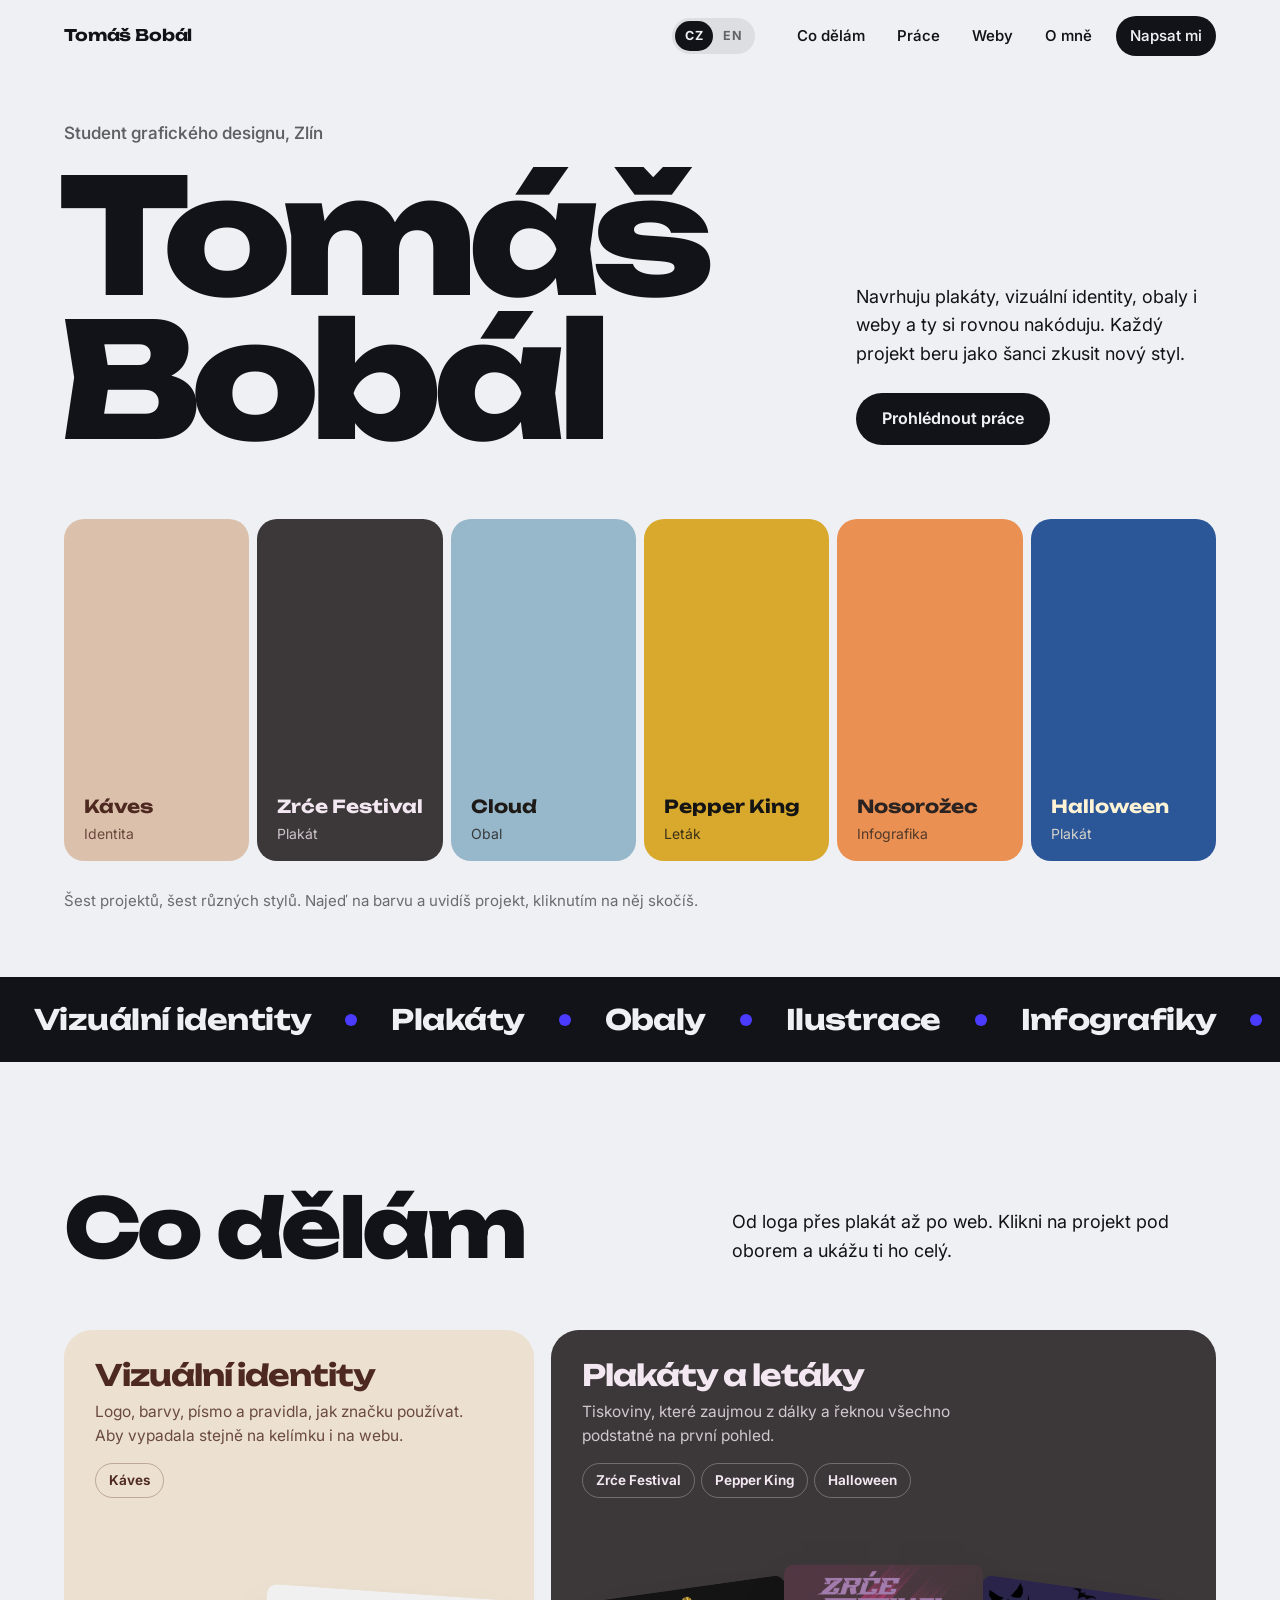
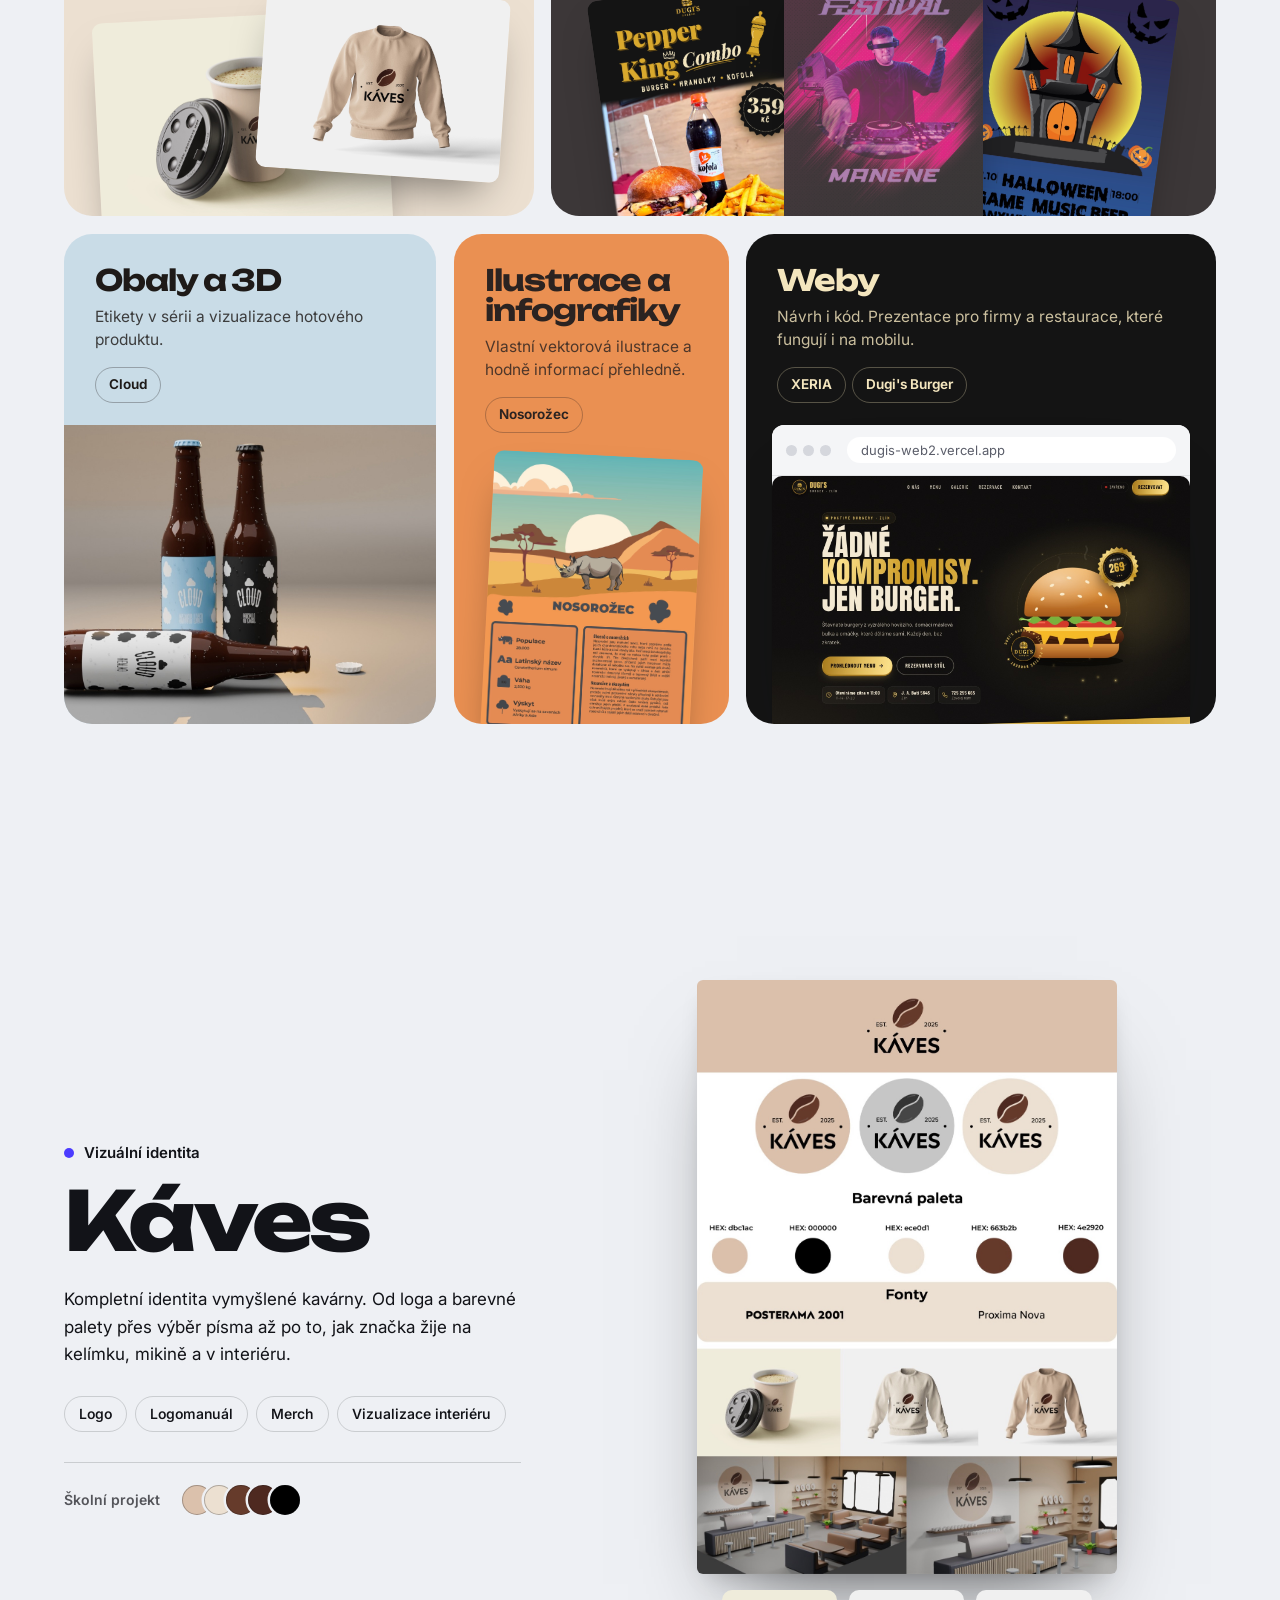
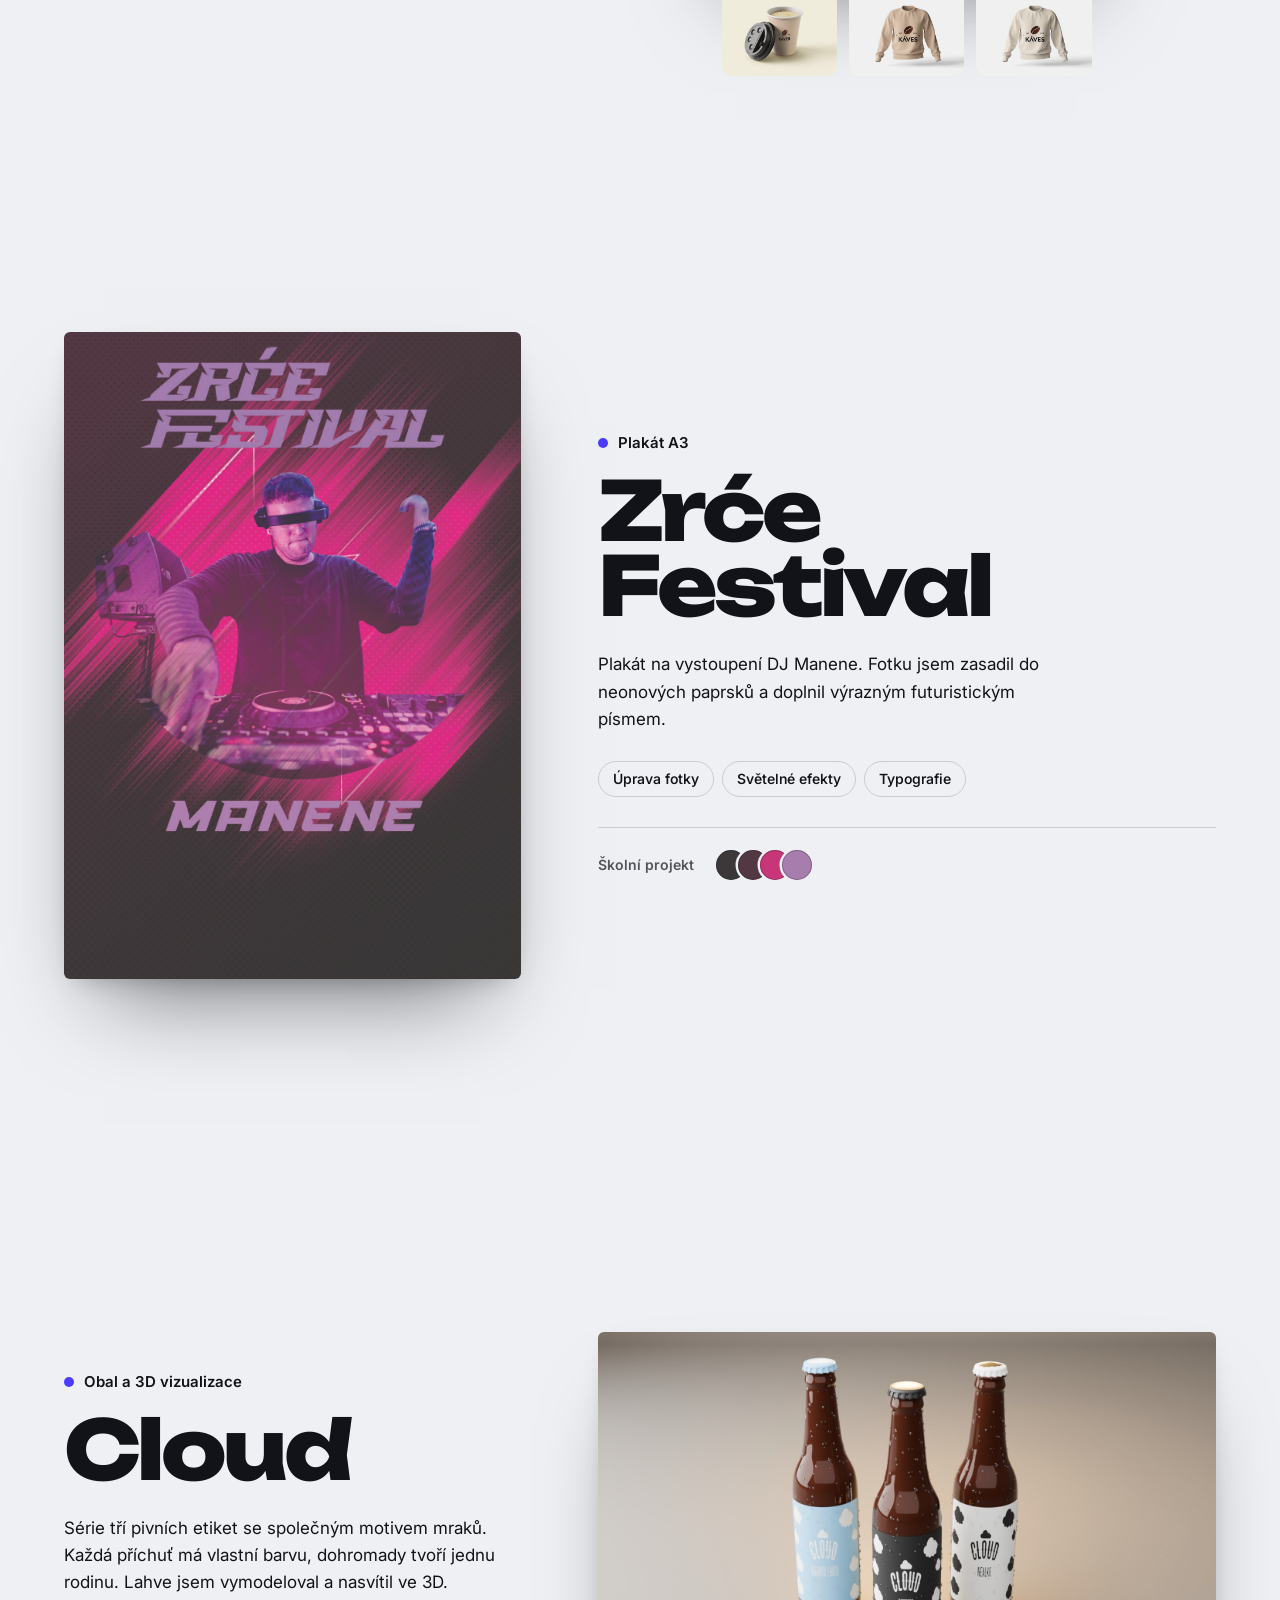
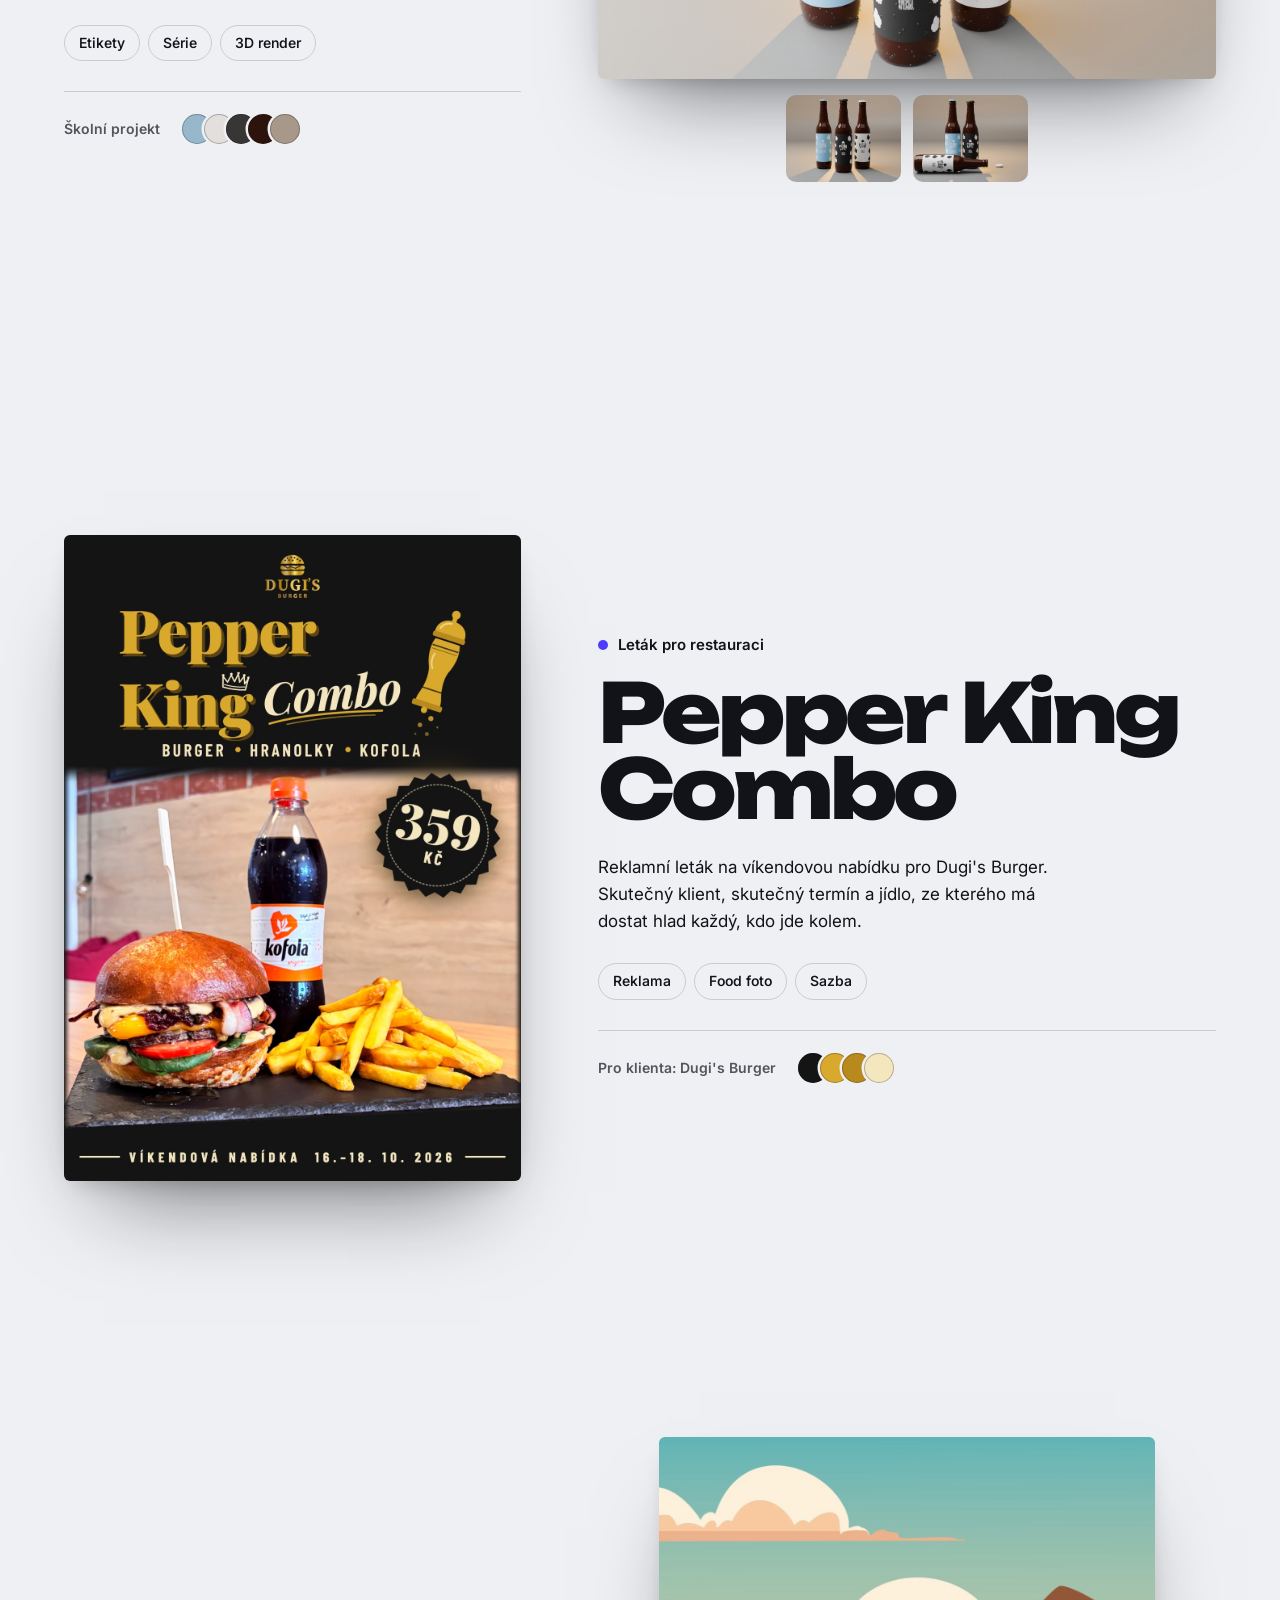
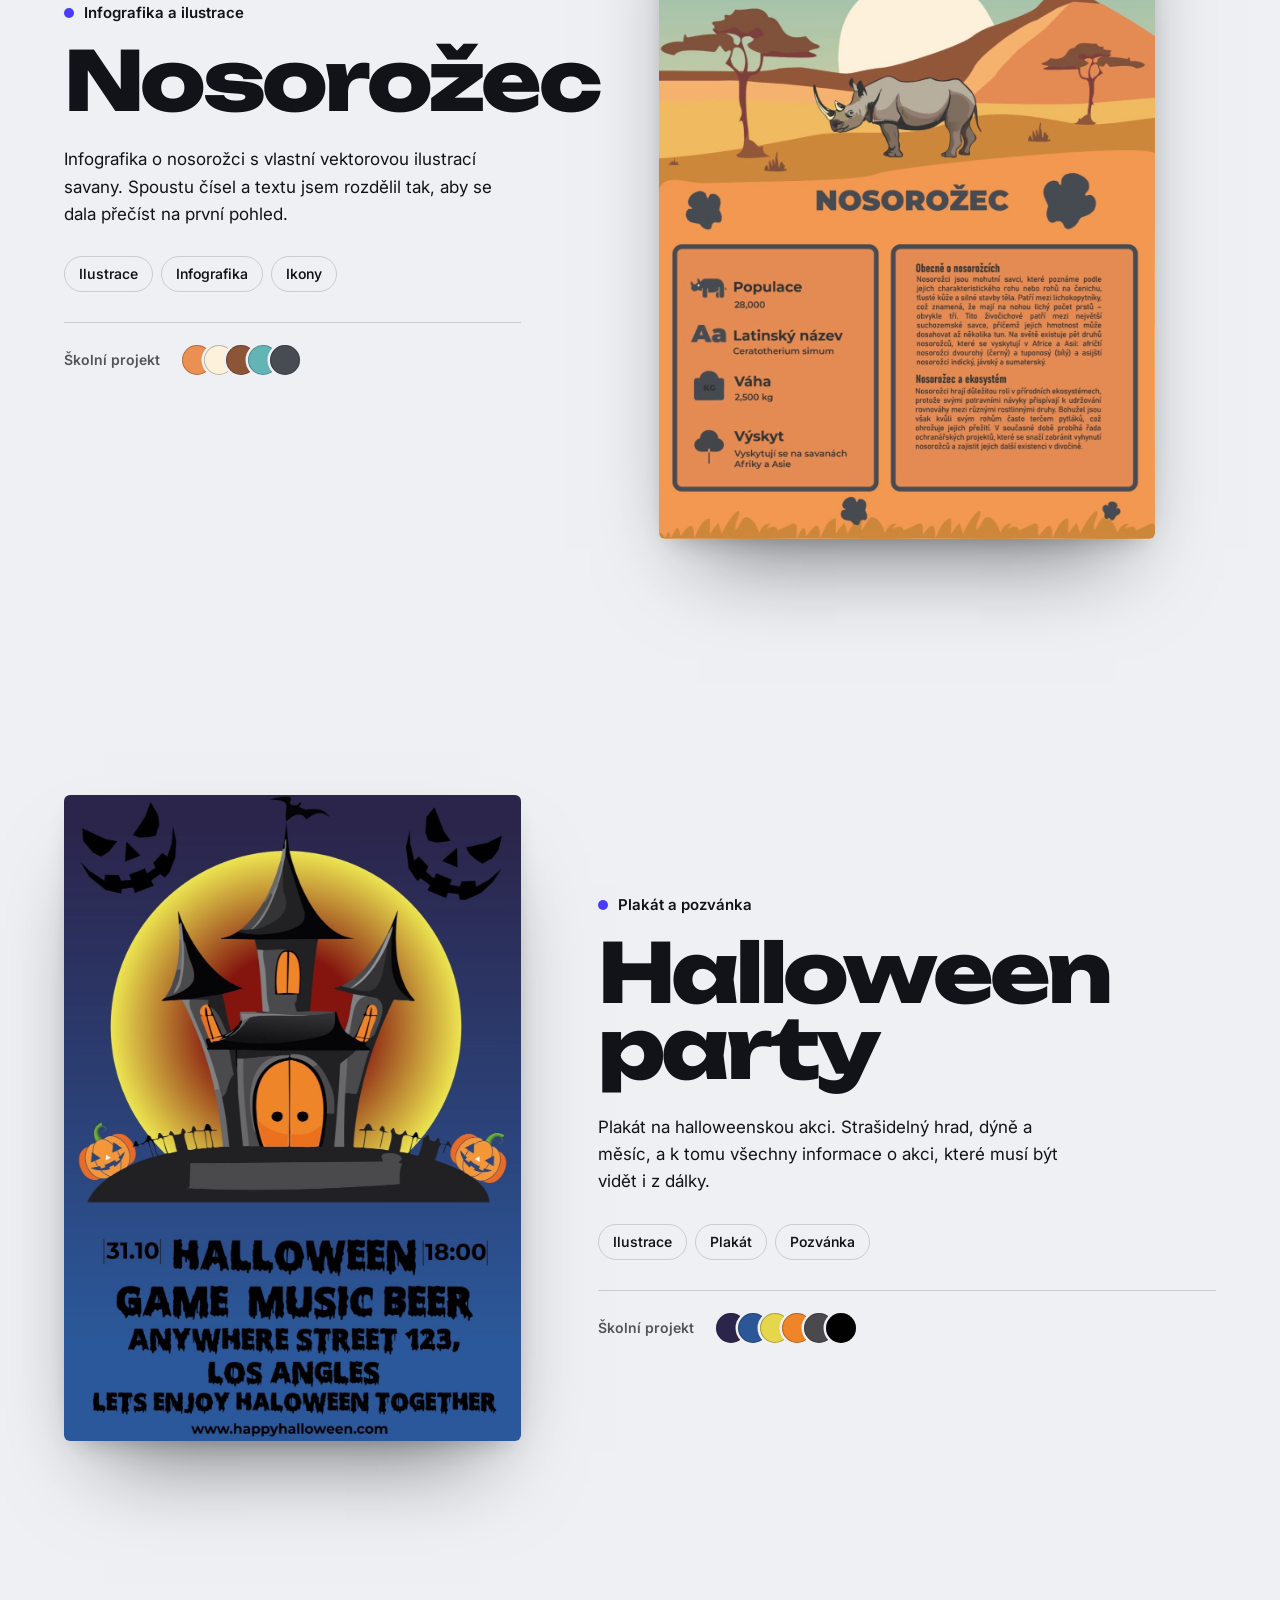
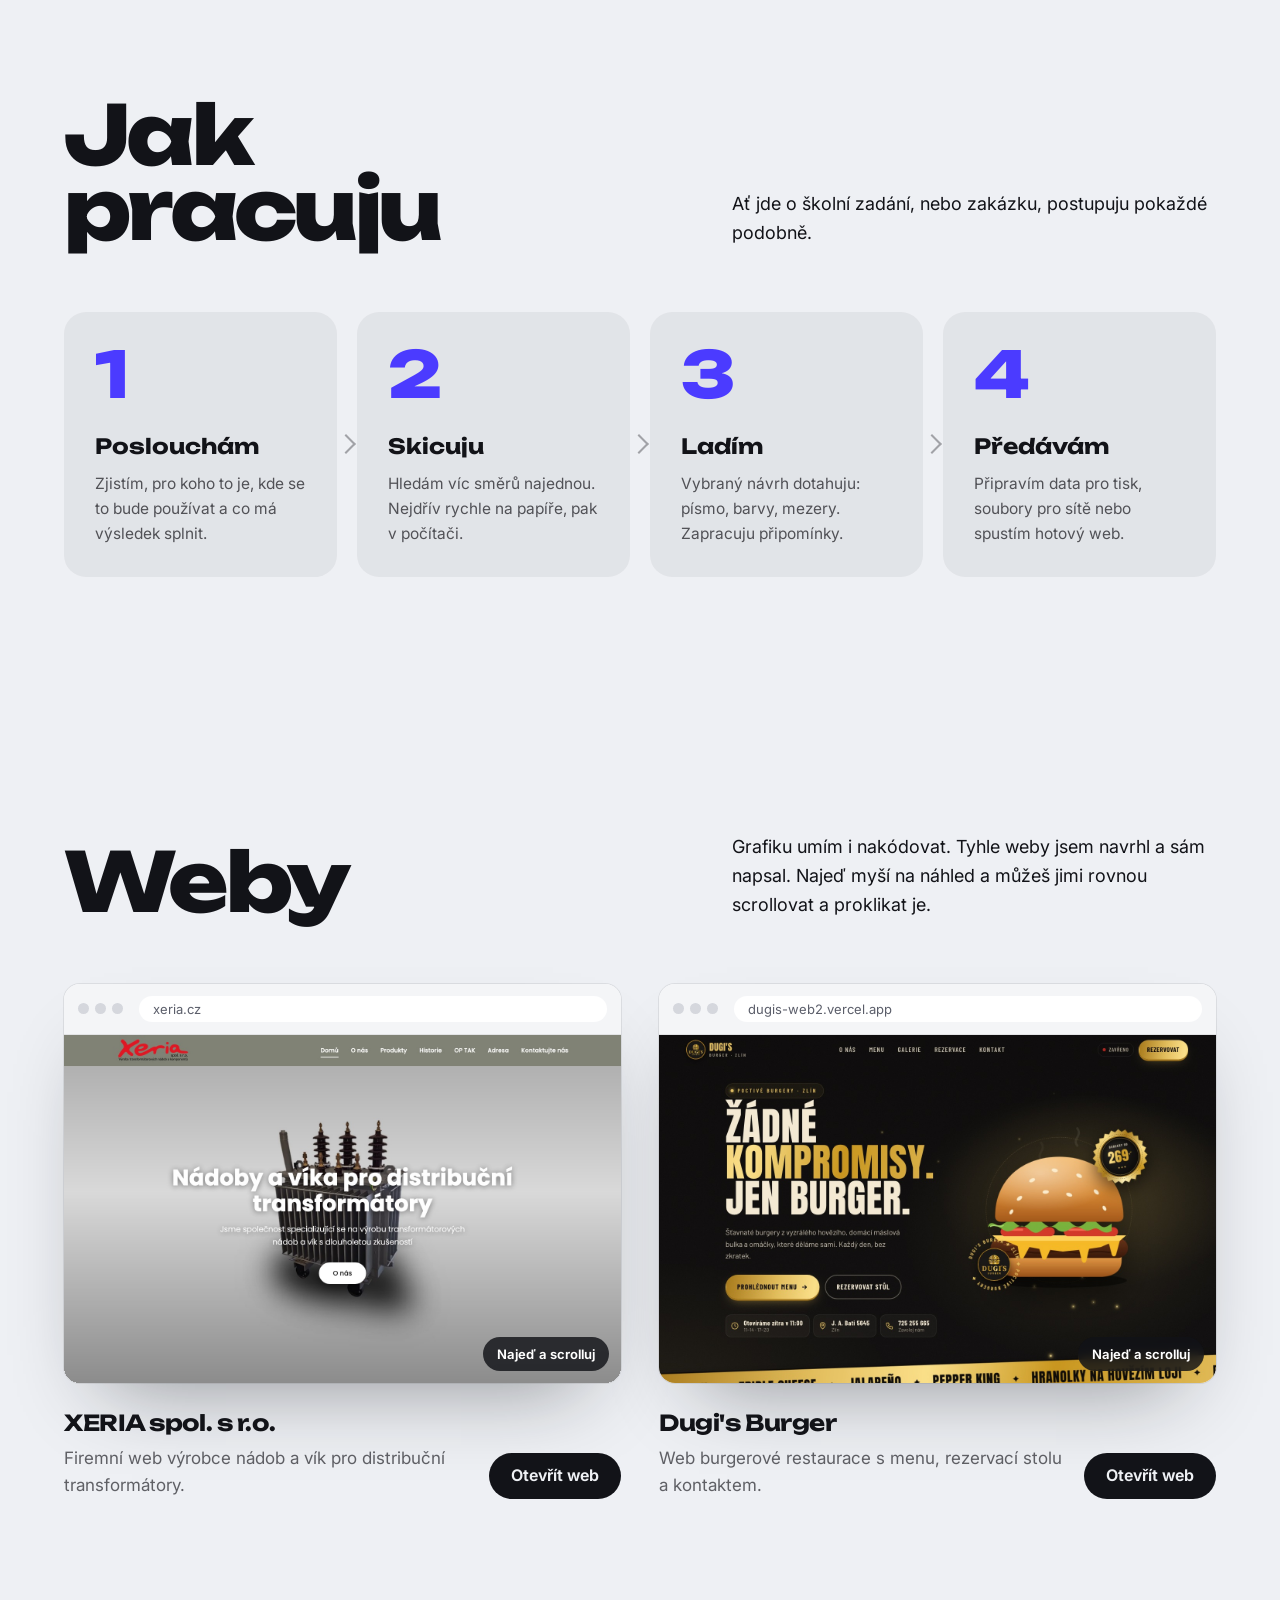
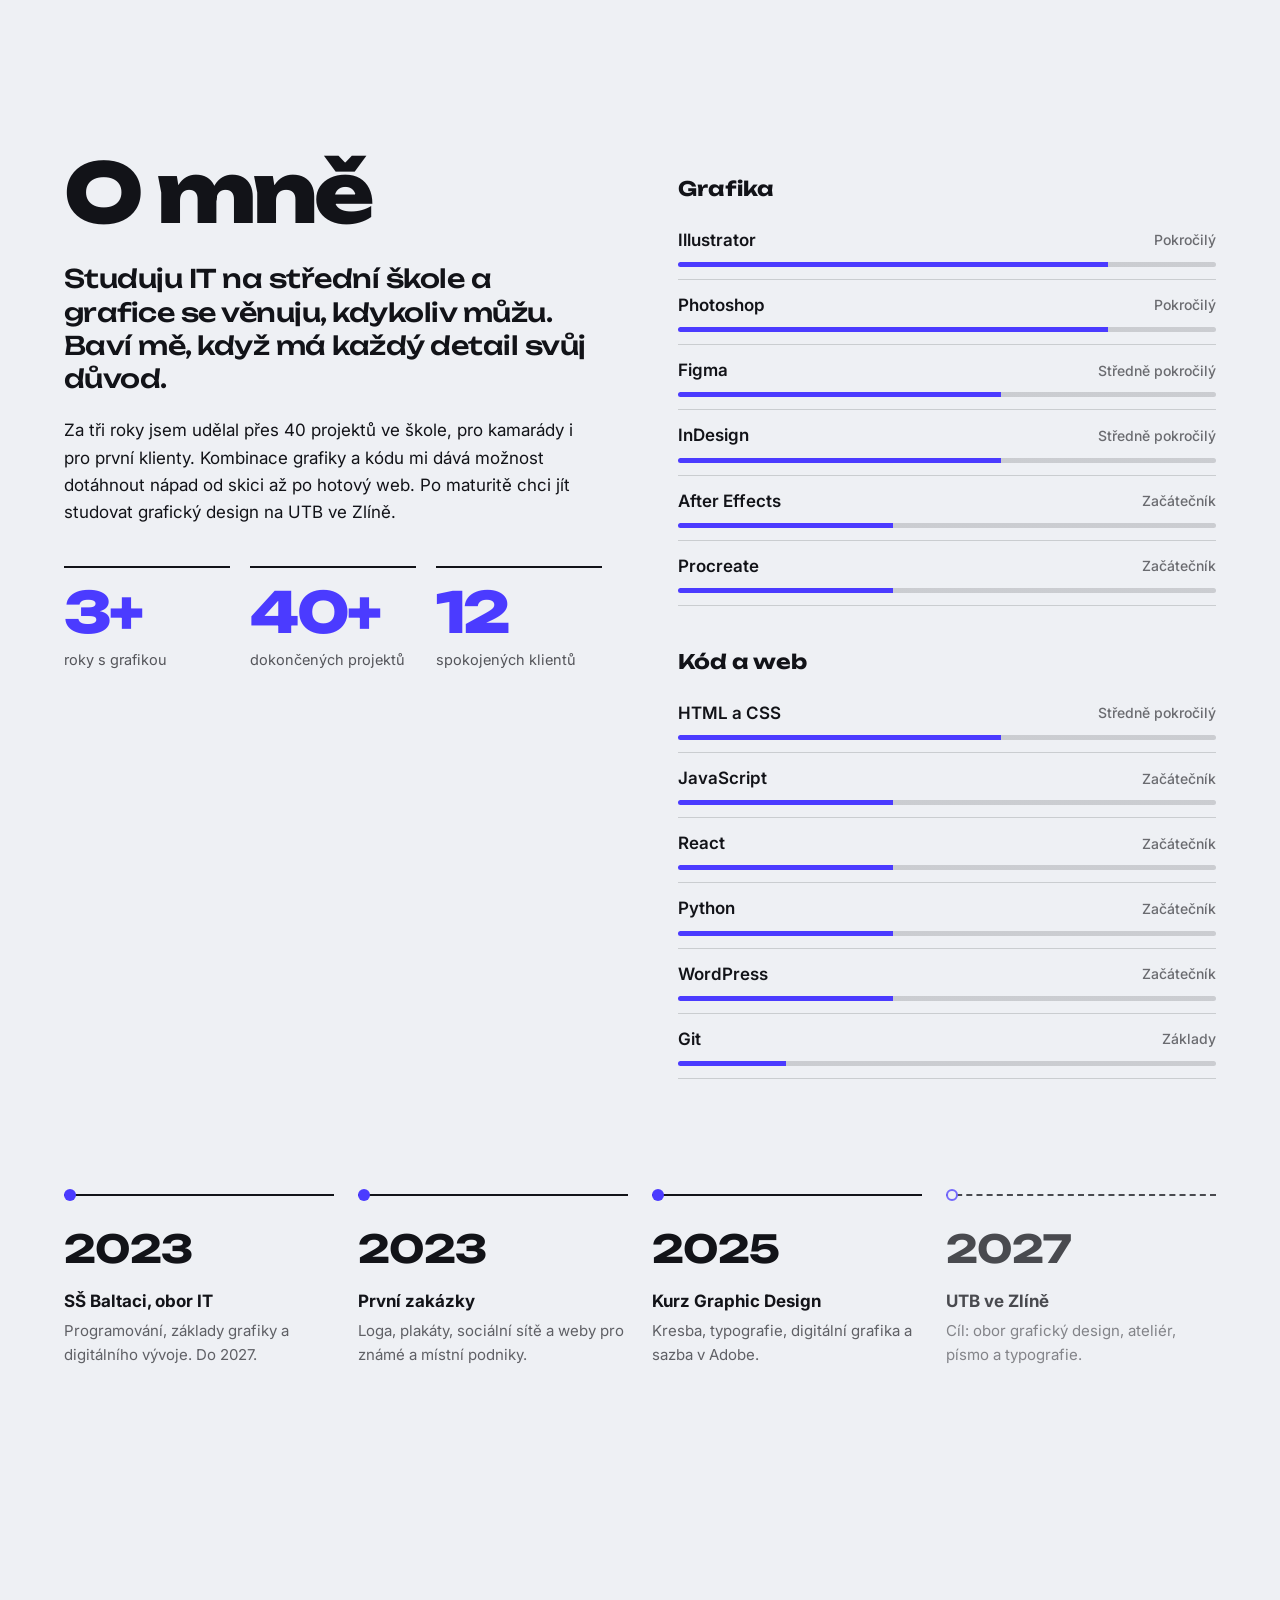
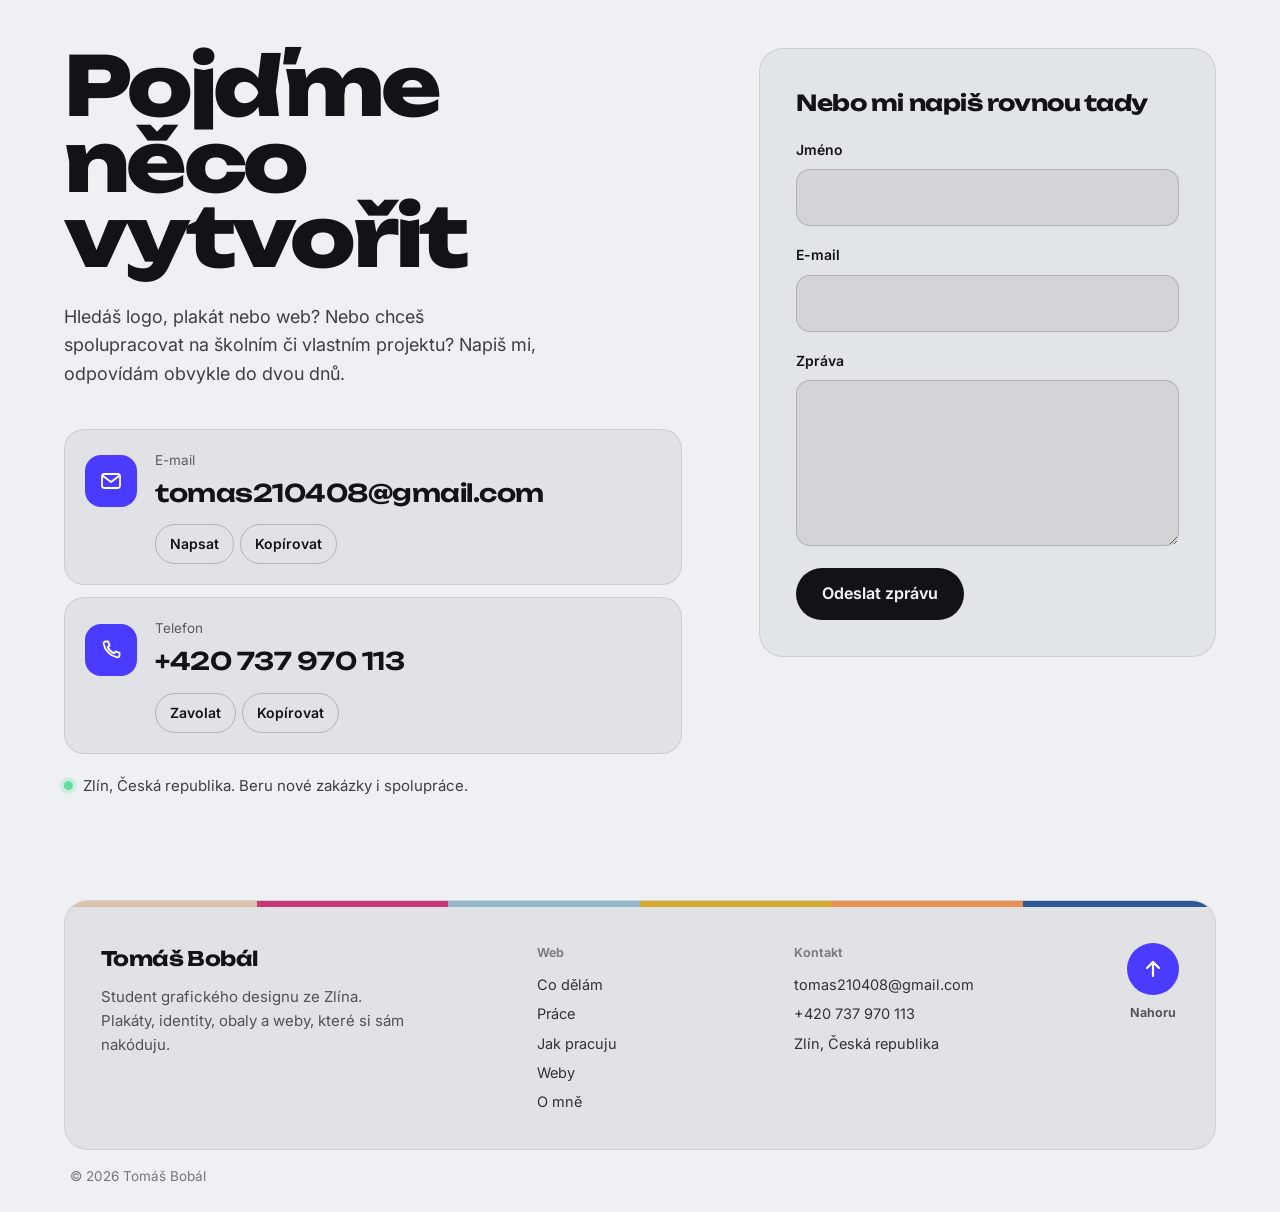
==== commit 4ce82d26: "navigace + en_verze" ====
--- a/index.html
+++ b/index.html
@@ -5,10 +5,12 @@
 <meta name="viewport" content="width=device-width, initial-scale=1.0, viewport-fit=cover">
 <title>Tomáš Bobál — grafický design</title>
 <meta name="description" content="Portfolio Tomáše Bobála, studenta grafického designu ze Zlína: vizuální identity, plakáty, obaly a weby.">
+<link rel="alternate" hreflang="cs" href="index.html">
+<link rel="alternate" hreflang="en" href="en.html">
 <link rel="preconnect" href="https://fonts.googleapis.com">
 <link rel="preconnect" href="https://fonts.gstatic.com" crossorigin>
 <link href="https://fonts.googleapis.com/css2?family=Unbounded:wght@300..900&family=Inter:wght@400..700&display=swap" rel="stylesheet">
-<link rel="stylesheet" href="style.css?v=38">
+<link rel="stylesheet" href="style.css?v=40">
 </head>
 <body>
 
@@ -16,6 +18,10 @@
 
 <header class="top">
   <a class="brand" href="#uvod">Tomáš Bobál</a>
+  <div class="lang" role="group" aria-label="Jazyk">
+    <a href="index.html" class="on" aria-current="true" lang="cs">CZ</a>
+    <a href="en.html" lang="en" hreflang="en">EN</a>
+  </div>
   <nav class="nav" aria-label="Hlavní navigace">
     <a href="#co-delam">Co dělám</a>
     <a href="#prace">Práce</a>
@@ -47,7 +53,7 @@
     <a class="swatch" href="#p-cloud"    style="--c:#97B7CA; --t:#1E1A18; --i:2"><img src="images/web/pivo1.jpg" alt=""><span class="sw-name">Cloud</span><span class="sw-kind">Obal</span></a>
     <a class="swatch" href="#p-pepper"   style="--c:#D9A92D; --t:#141414; --i:3"><img src="images/web/pepper-king-combo.jpg" alt=""><span class="sw-name">Pepper King</span><span class="sw-kind">Leták</span></a>
     <a class="swatch" href="#p-nosorozec" style="--c:#EA9052; --t:#2B2321; --i:4"><img src="images/web/infografika-nosorozec.jpg" alt=""><span class="sw-name">Nosorožec</span><span class="sw-kind">Infografika</span></a>
-    <a class="swatch" href="#p-halloween" style="--c:#2B5697; --t:#FFF3D6; --i:5"><img src="images/web/halloween-plakat.jpg?v=2" alt=""><span class="sw-name">Halloween</span><span class="sw-kind">Plakát</span></a>
+    <a class="swatch" href="#p-halloween" style="--c:#2B5697; --t:#FFF3D6; --i:5"><img src="images/web/halloween-plakat.jpg?v=40" alt=""><span class="sw-name">Halloween</span><span class="sw-kind">Plakát</span></a>
   </div>
   <p class="palette-note">Šest projektů, šest různých stylů. Najeď na barvu a uvidíš projekt, kliknutím na něj skočíš.</p>
 </section>
@@ -87,7 +93,7 @@
       <div class="tile-art" aria-hidden="true">
         <img class="a1" src="images/web/pepper-king-combo.jpg" alt="" loading="lazy">
         <img class="a2" src="images/web/festival-plakat.jpg" alt="" loading="lazy">
-        <img class="a3" src="images/web/halloween-plakat.jpg?v=2" alt="" loading="lazy">
+        <img class="a3" src="images/web/halloween-plakat.jpg?v=40" alt="" loading="lazy">
       </div>
     </article>
 
@@ -119,7 +125,7 @@
         <div class="site mini">
           <div class="browser">
             <div class="browser-bar"><i></i><i></i><i></i><span class="b-url">dugis-web2.vercel.app</span></div>
-            <div class="browser-view"><img class="shot" src="images/web/web-dugis.jpg?v=2" alt="Náhled webu Dugi's Burger" loading="lazy"></div>
+            <div class="browser-view"><img class="shot" src="images/web/web-dugis.jpg?v=40" alt="Náhled webu Dugi's Burger" loading="lazy"></div>
           </div>
         </div>
       </div>
@@ -221,8 +227,8 @@
       <ul class="p-tags"><li>Ilustrace</li><li>Plakát</li><li>Pozvánka</li></ul>
       <div class="p-foot"><p class="p-type">Školní projekt</p><div class="p-palette" aria-label="Barevná paleta projektu"><span style="--s:#2B254B" title="#2B254B"></span><span style="--s:#2B5697" title="#2B5697"></span><span style="--s:#E5D64C" title="#E5D64C"></span><span style="--s:#F08429" title="#F08429"></span><span style="--s:#4A494C" title="#4A494C"></span><span style="--s:#010102" title="#010102"></span></div></div>
     </div>
-    <div class="p-media" data-gallery="images/web/halloween-plakat.jpg?v=2" data-title="Halloween party">
-      <button class="m-main portrait" data-index="0" aria-label="Zobrazit plakát Halloween party ve velkém"><img src="images/web/halloween-plakat.jpg?v=2" alt="Plakát Halloween party" loading="lazy" width="1131" height="1600"></button>
+    <div class="p-media" data-gallery="images/web/halloween-plakat.jpg?v=40" data-title="Halloween party">
+      <button class="m-main portrait" data-index="0" aria-label="Zobrazit plakát Halloween party ve velkém"><img src="images/web/halloween-plakat.jpg?v=40" alt="Plakát Halloween party" loading="lazy" width="1131" height="1600"></button>
     </div>
   </section>
 
@@ -265,7 +271,7 @@
     <article class="site" data-url="https://dugis-web2.vercel.app">
       <div class="browser">
         <div class="browser-bar"><i></i><i></i><i></i><span class="b-url"></span></div>
-        <div class="browser-view"><span class="try-hint">Najeď a scrolluj</span><img class="shot" src="images/web/web-dugis.jpg?v=2" alt="Náhled webu Dugi's Burger" loading="lazy"></div>
+        <div class="browser-view"><span class="try-hint">Najeď a scrolluj</span><img class="shot" src="images/web/web-dugis.jpg?v=40" alt="Náhled webu Dugi's Burger" loading="lazy"></div>
       </div>
       <div class="site-info">
         <div>
@@ -453,6 +459,6 @@
   <button class="lb-nav next" aria-label="Další obrázek">›</button>
 </div>
 
-<script src="script.js?v=38"></script>
+<script src="script.js?v=40"></script>
 </body>
 </html>
--- a/style.css
+++ b/style.css
@@ -61,6 +61,18 @@
   backdrop-filter:blur(14px); -webkit-backdrop-filter:blur(14px);
 }
 .brand{font-family:var(--display); font-weight:700; font-size:16px; text-decoration:none; letter-spacing:-.01em;}
+/* přepínač jazyka CZ / EN */
+.lang{
+  display:flex; padding:3px; border-radius:999px; margin-left:auto; margin-right:8px;
+  background:color-mix(in srgb, var(--fg) 8%, transparent);
+}
+.lang a{
+  min-width:38px; padding:5px 10px; border-radius:999px; text-align:center;
+  font-size:12.5px; font-weight:700; letter-spacing:.04em; text-decoration:none;
+  opacity:.6; transition:background-color .25s, color .25s, opacity .25s;
+}
+.lang a:hover{opacity:1;}
+.lang a.on{background:var(--fg); color:var(--bg); opacity:1;}
 .nav{display:flex; align-items:center; gap:4px;}
 .nav a{padding:8px 14px; border-radius:999px; text-decoration:none; font-weight:550; font-size:15px; transition:background-color .2s;}
 .nav a:hover{background:var(--line);}
@@ -499,7 +511,14 @@
     transform:translate(-50%, 0);
     transition:transform .45s var(--ease), background-color .8s, color .8s;
   }
-  .tabbar.hide{transform:translate(-50%, calc(100% + 30px));}
+  /* kompaktní lišta při scrollu dolů: menší a bez popisků, ale pořád po ruce */
+  .tabbar{transition:transform .45s var(--ease), max-width .45s var(--ease), padding .35s var(--ease), background-color .8s, color .8s;}
+  .tabbar.compact{max-width:300px; padding:4px;}
+  .tabbar.compact a{min-height:42px; gap:0;}
+  .tabbar.compact a > span{max-height:0; opacity:0;}
+  .tabbar.compact .tab-pill{top:4px; bottom:4px;}
+  .tabbar a > span{max-height:16px; overflow:hidden; transition:max-height .3s var(--ease), opacity .2s;}
+  .tabbar a{transition:opacity .25s, color .3s, min-height .35s var(--ease);}
   .tabbar a{
     position:relative; z-index:1;
     display:flex; flex-direction:column; align-items:center; justify-content:center; gap:3px;
@@ -523,8 +542,6 @@
   .tabbar :focus-visible{outline-color:var(--bg);}
 
   /* horní hlavička: jen jméno, schová se spolu s lištou */
-  .top{transition:transform .45s var(--ease), background-color .4s;}
-  .top.hide{transform:translateY(-100%);}
   .nav{display:none;}
   body{padding-bottom:calc(96px + env(safe-area-inset-bottom));}
   .foot{padding-bottom:20px;}
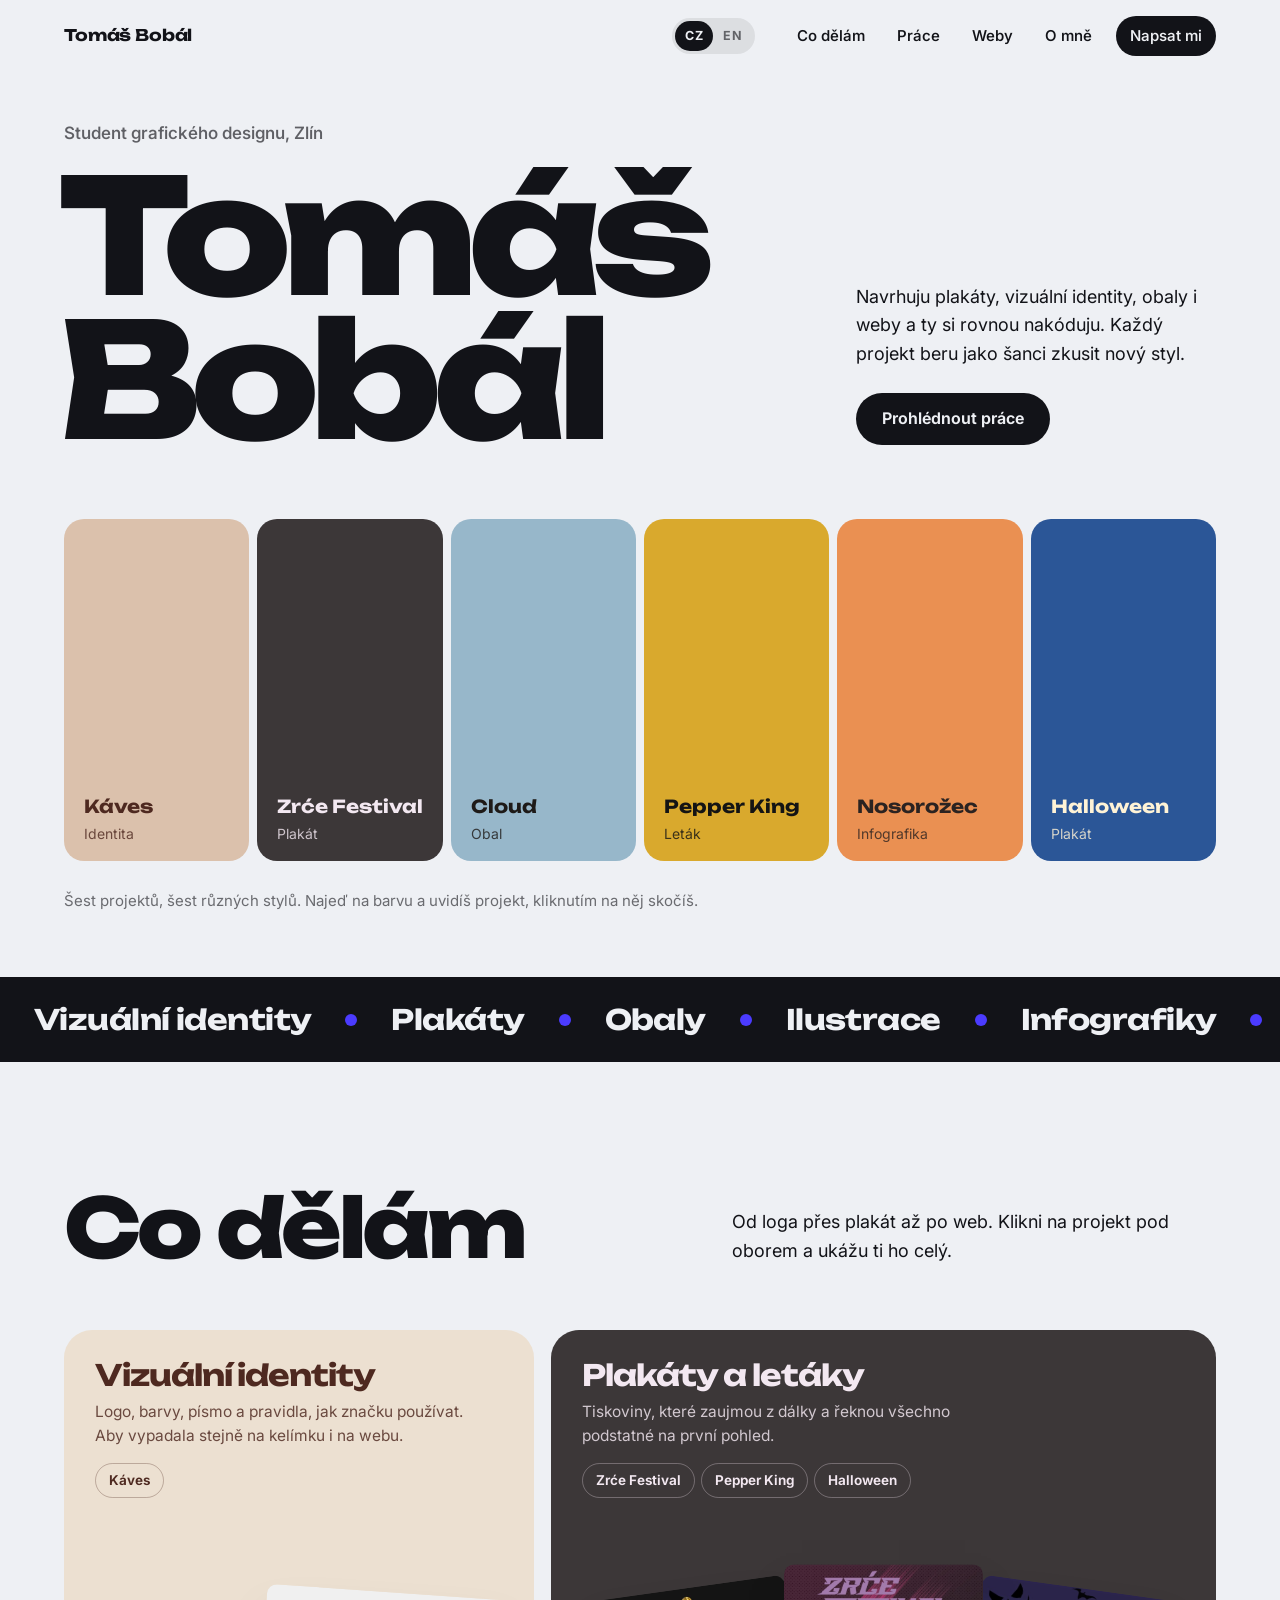
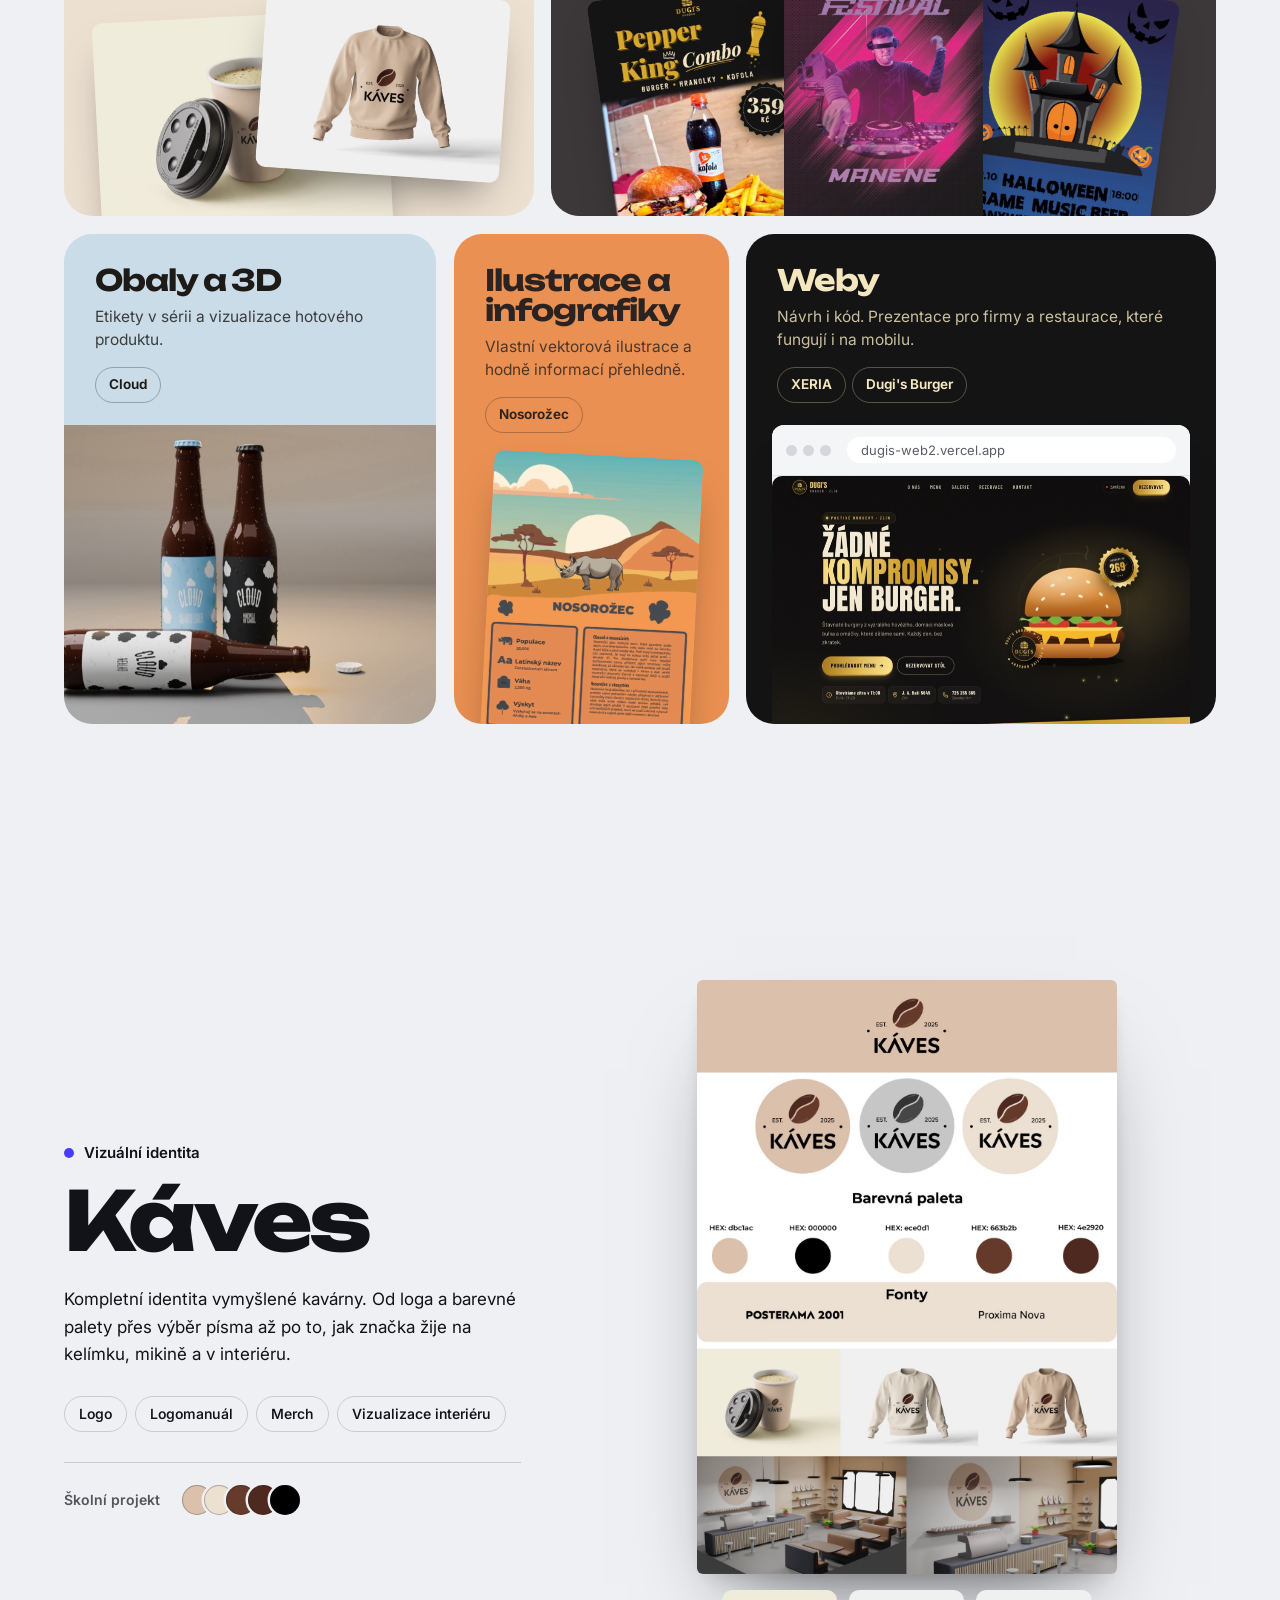
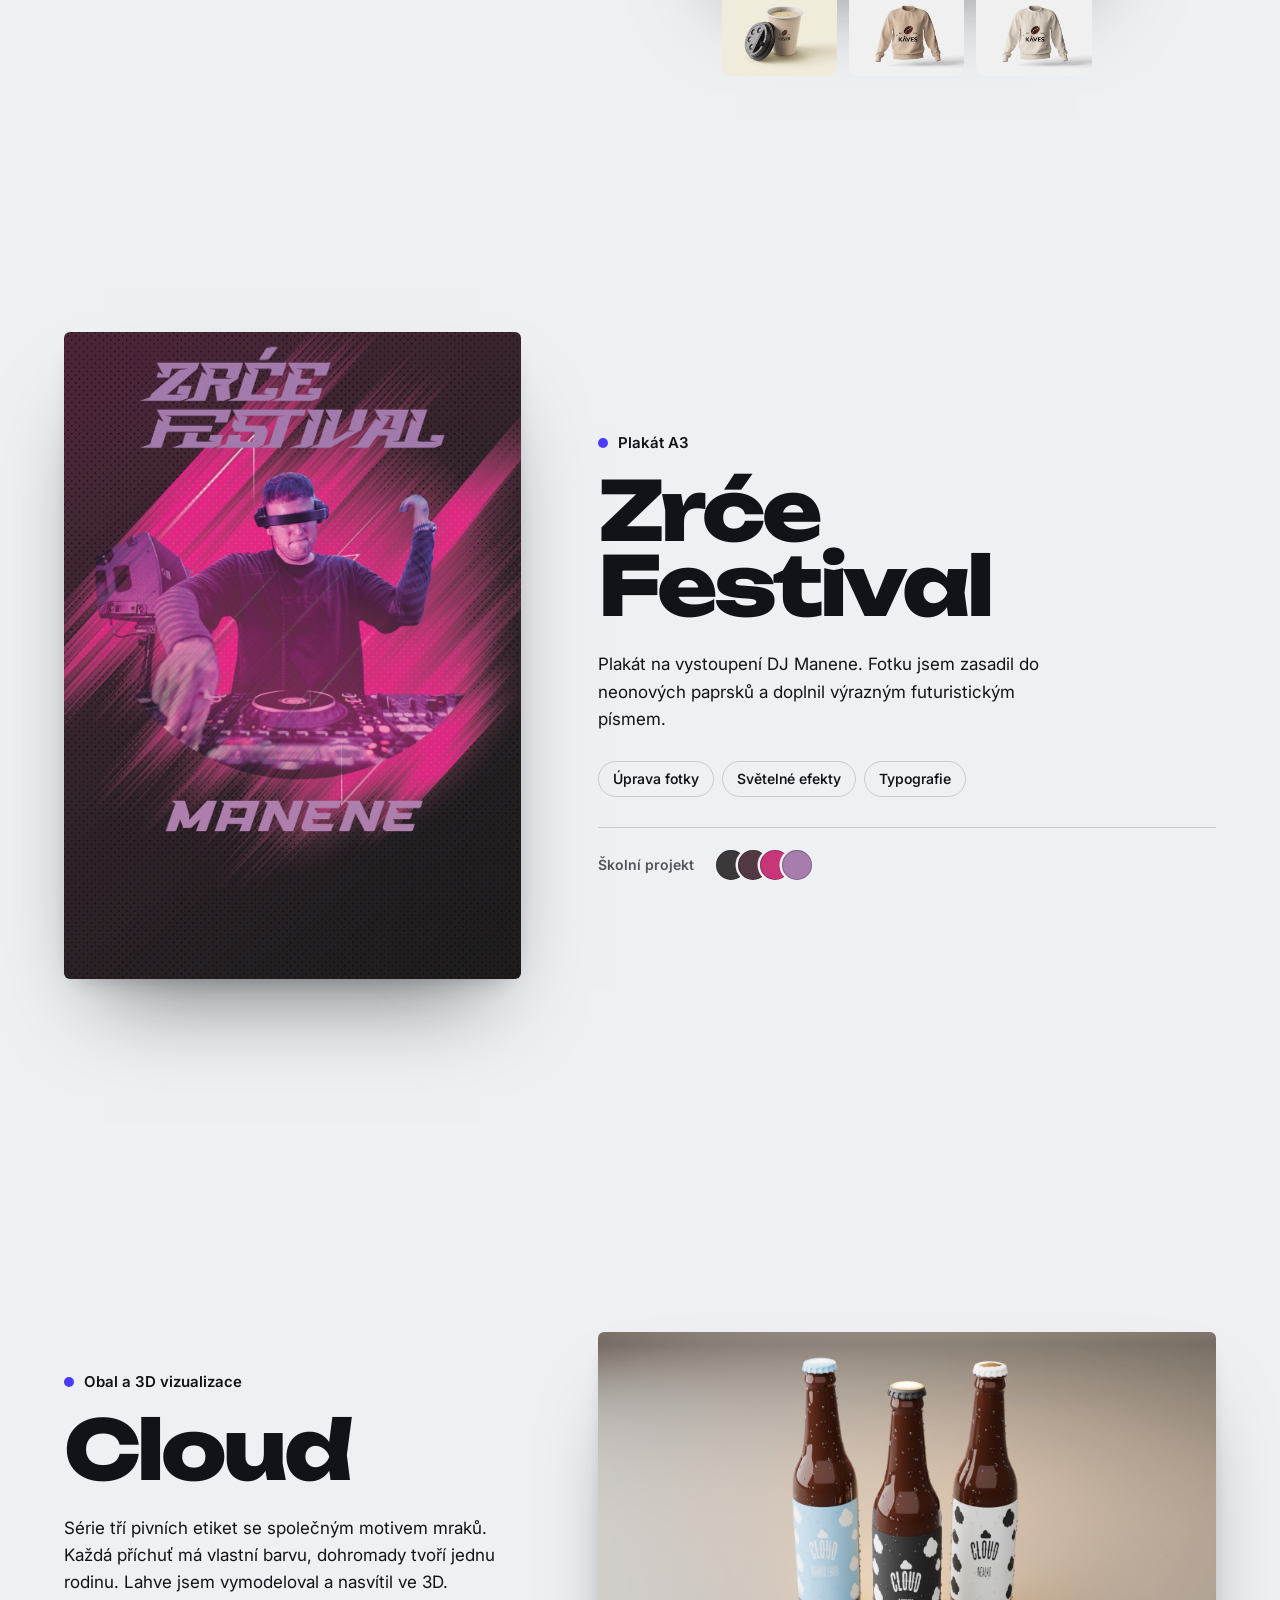
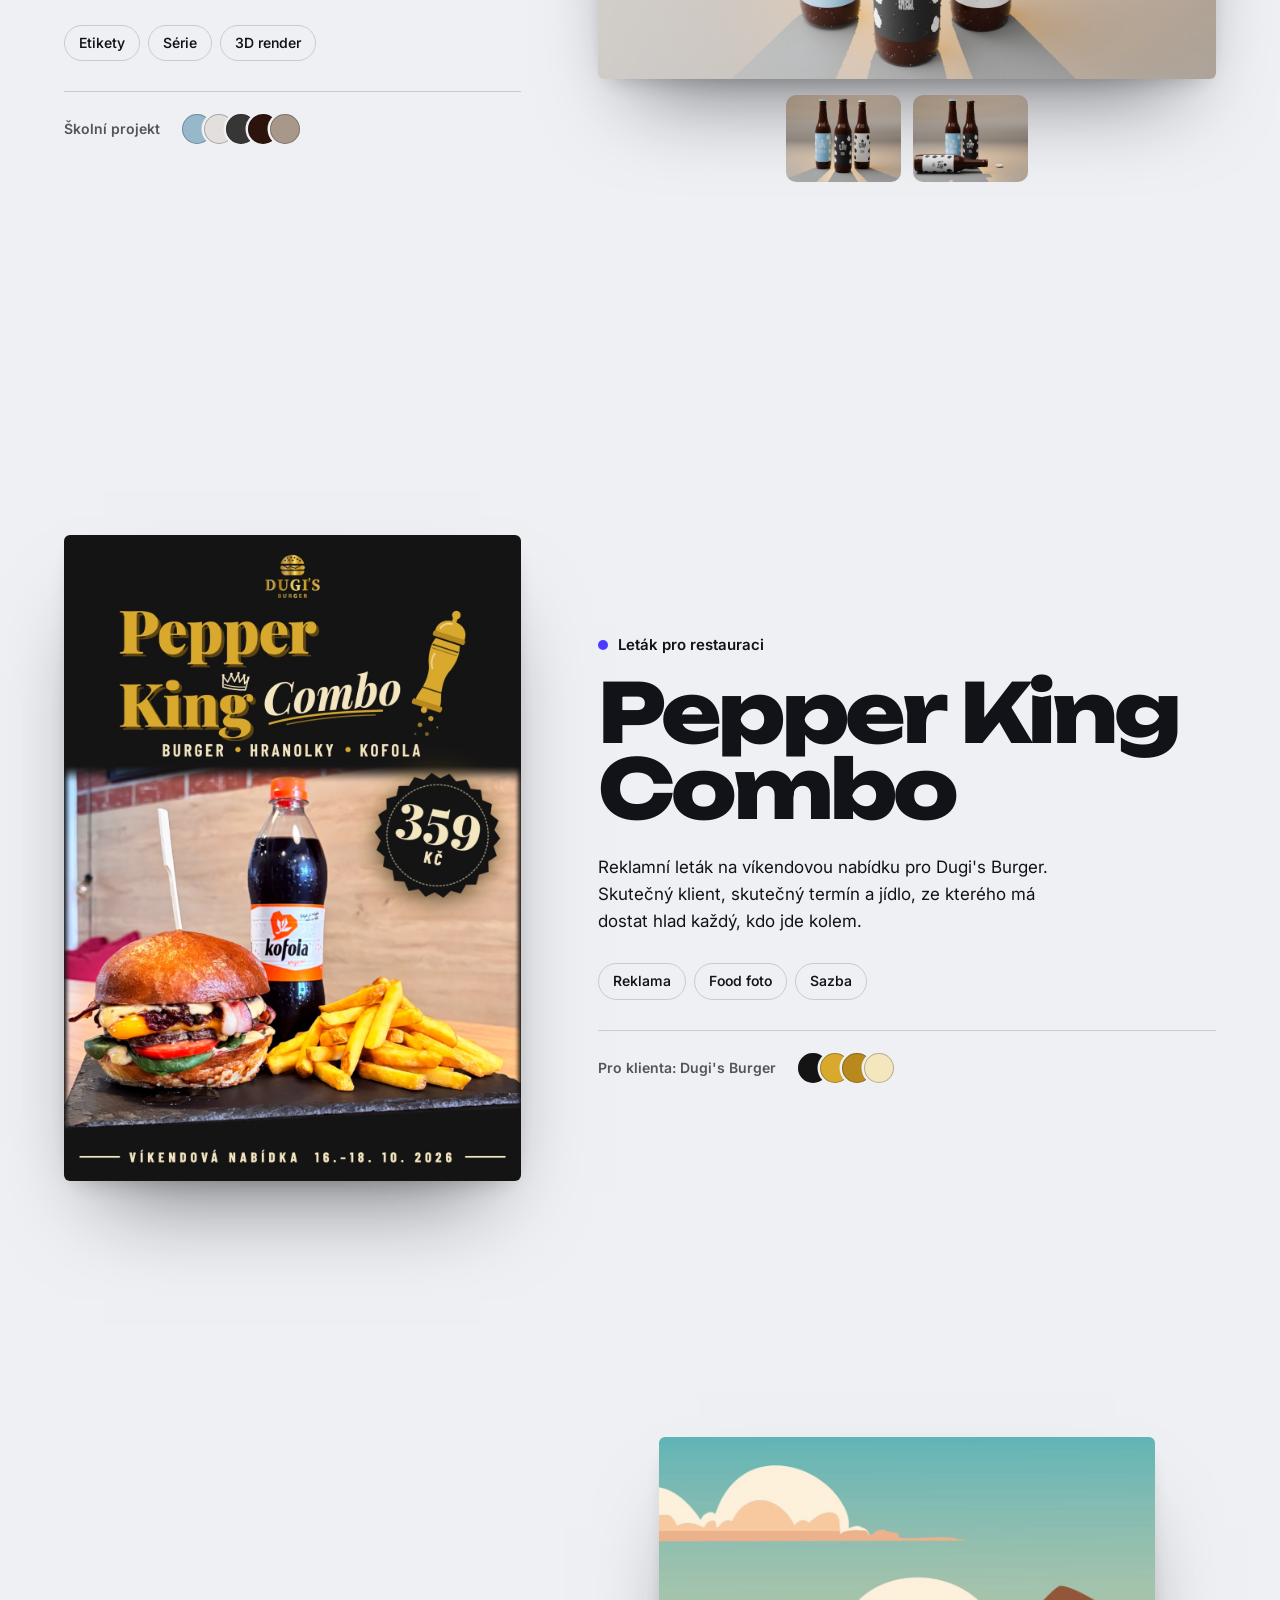
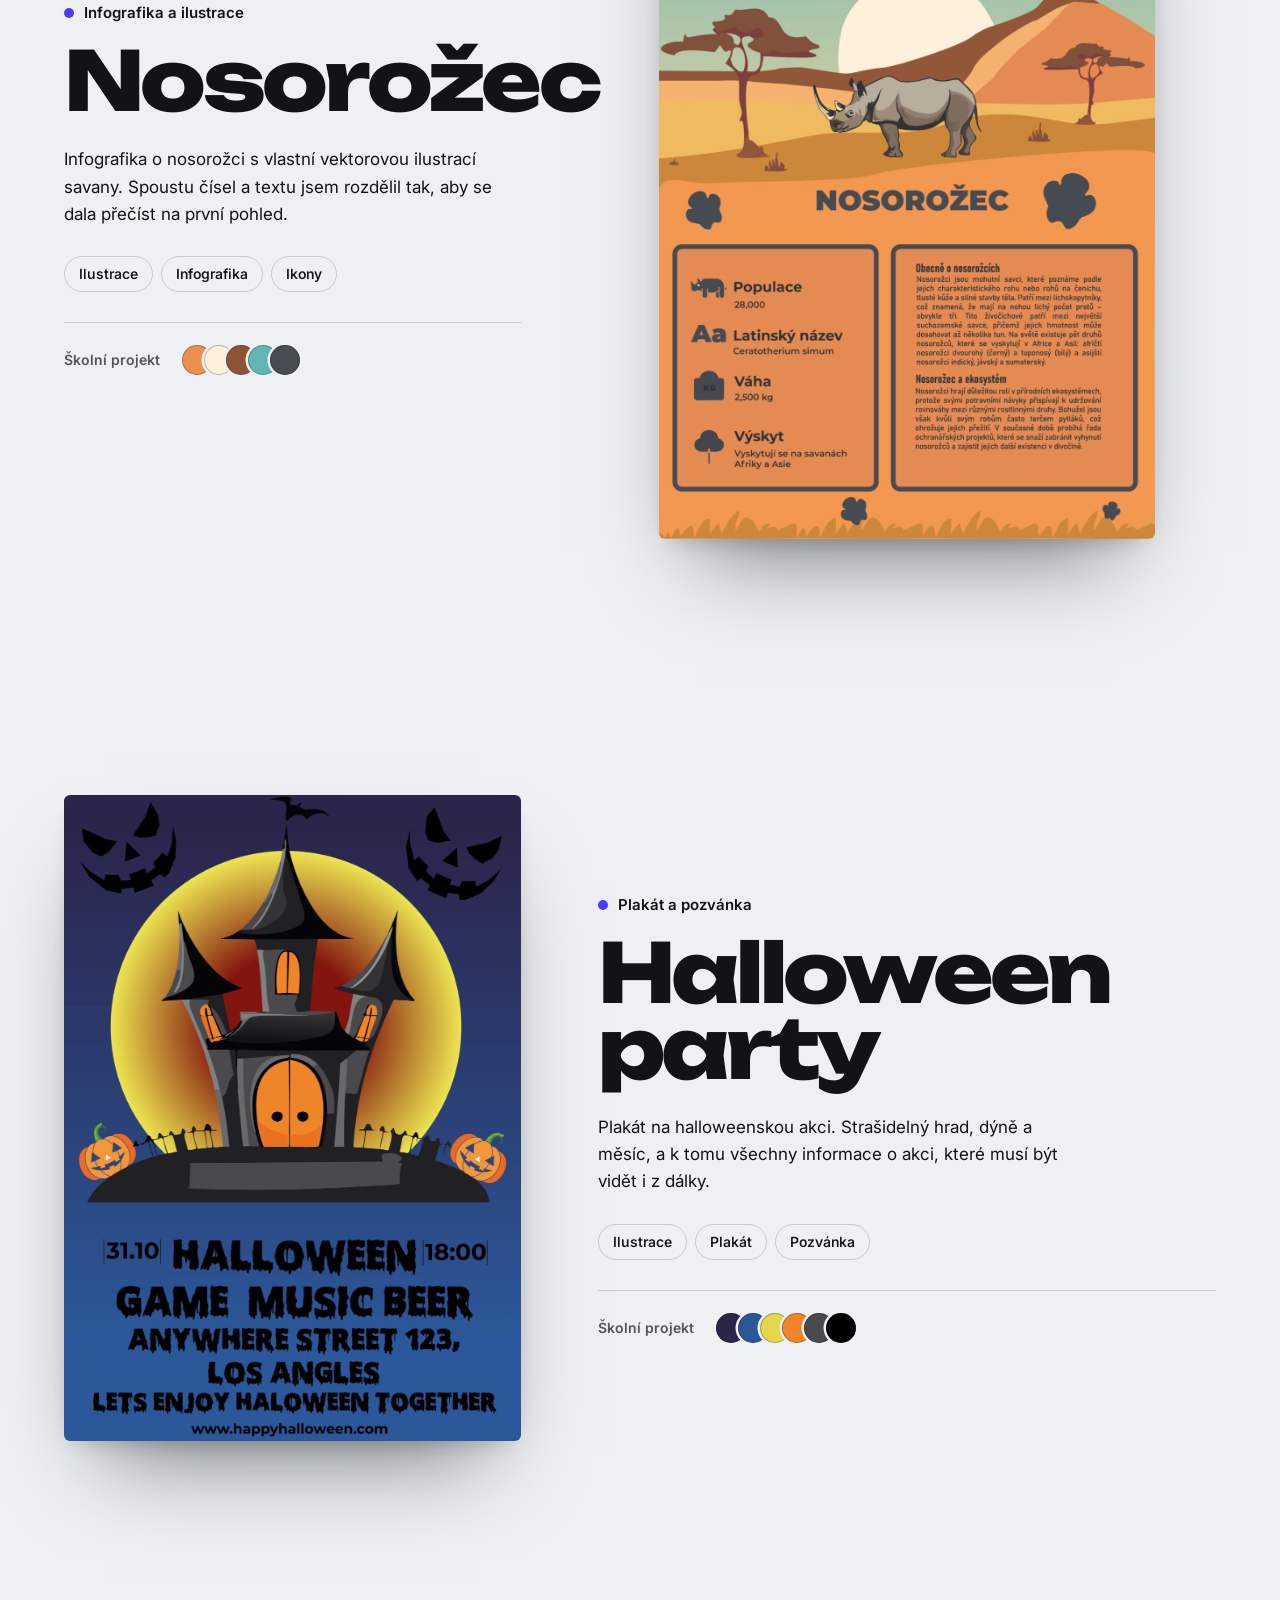
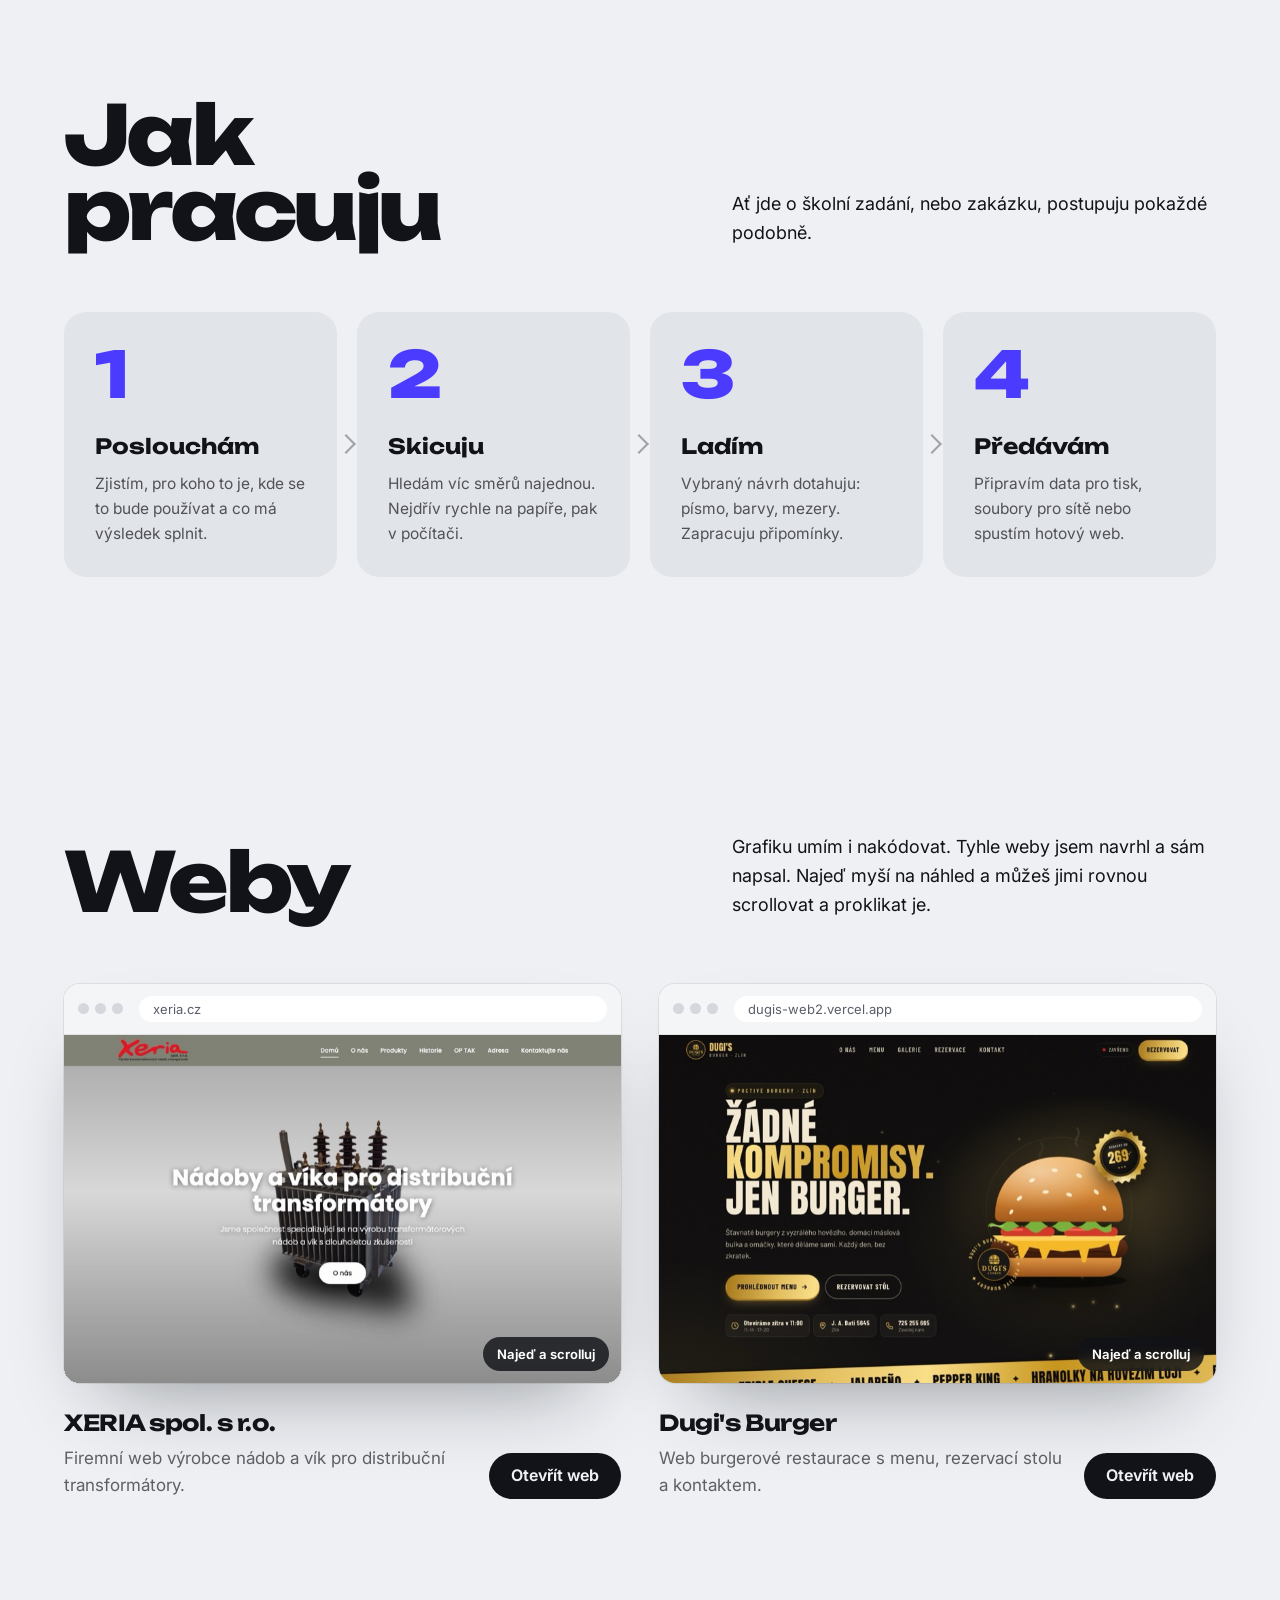
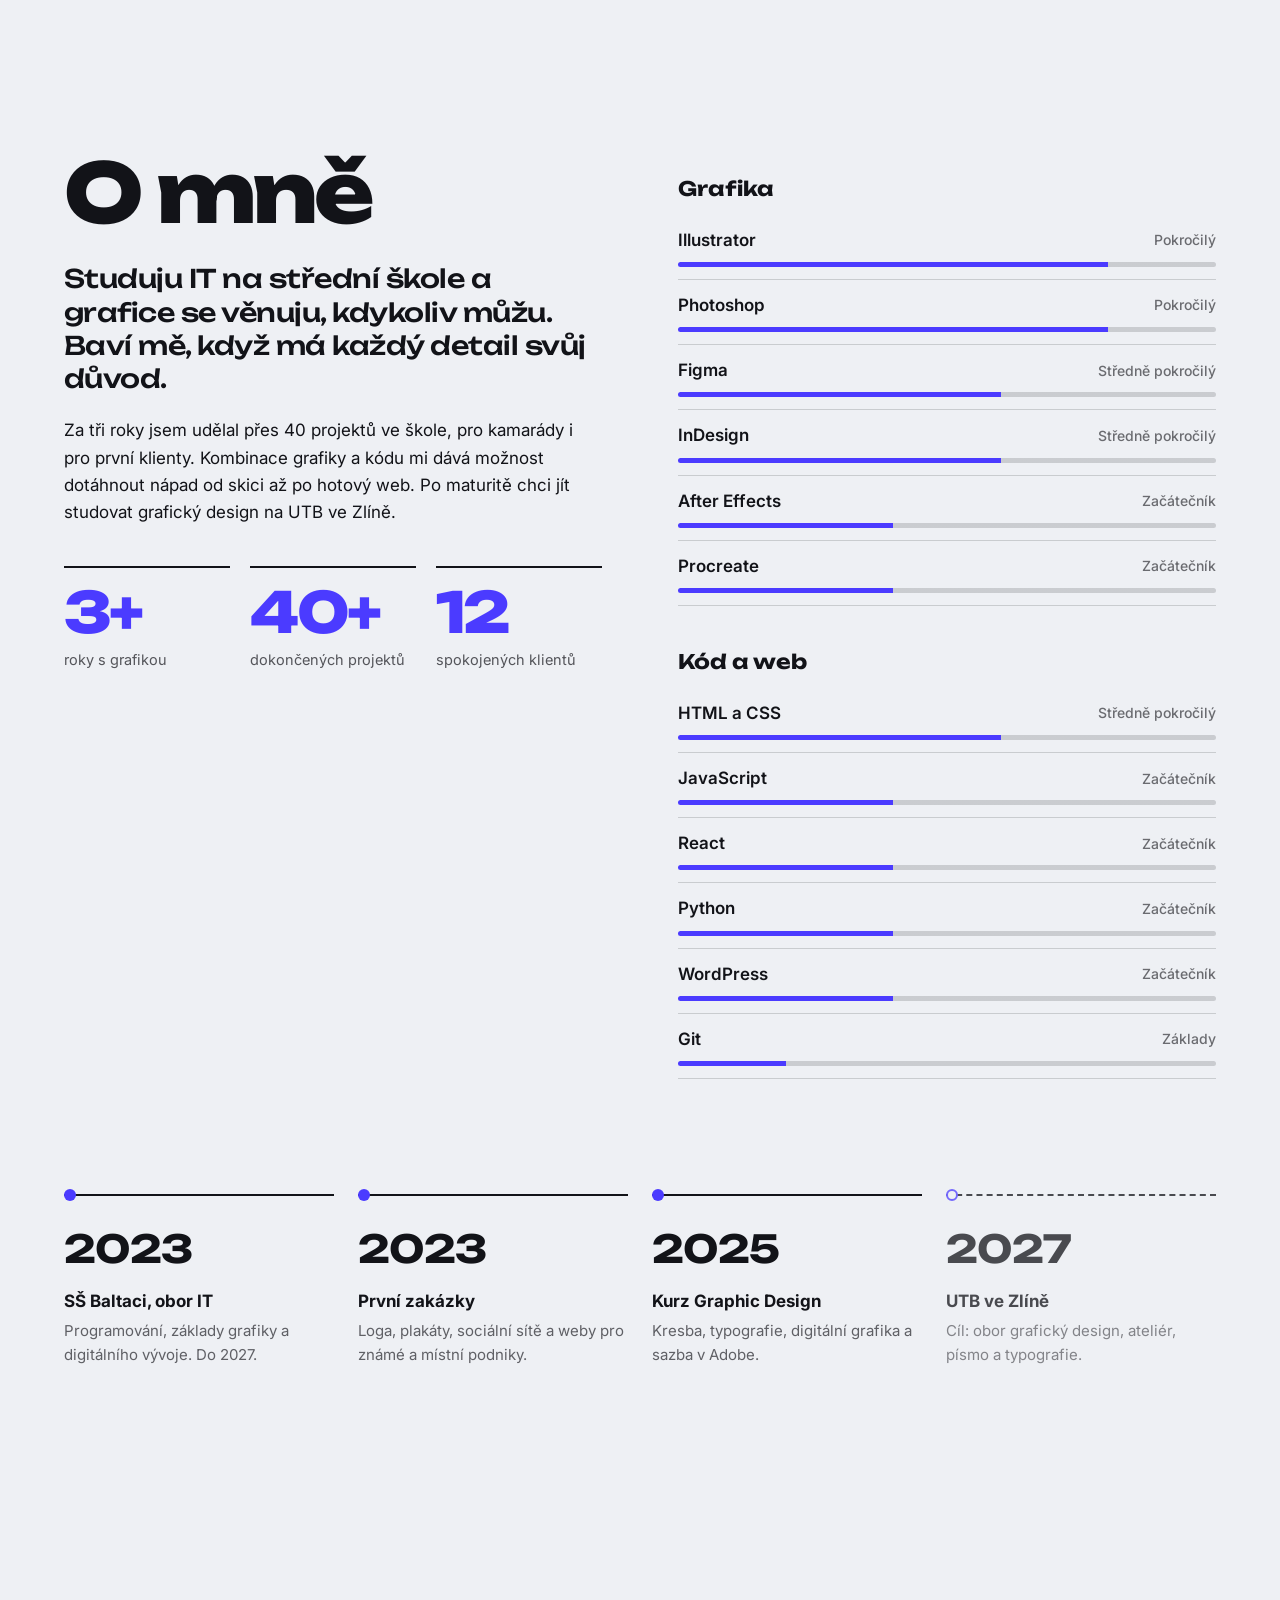
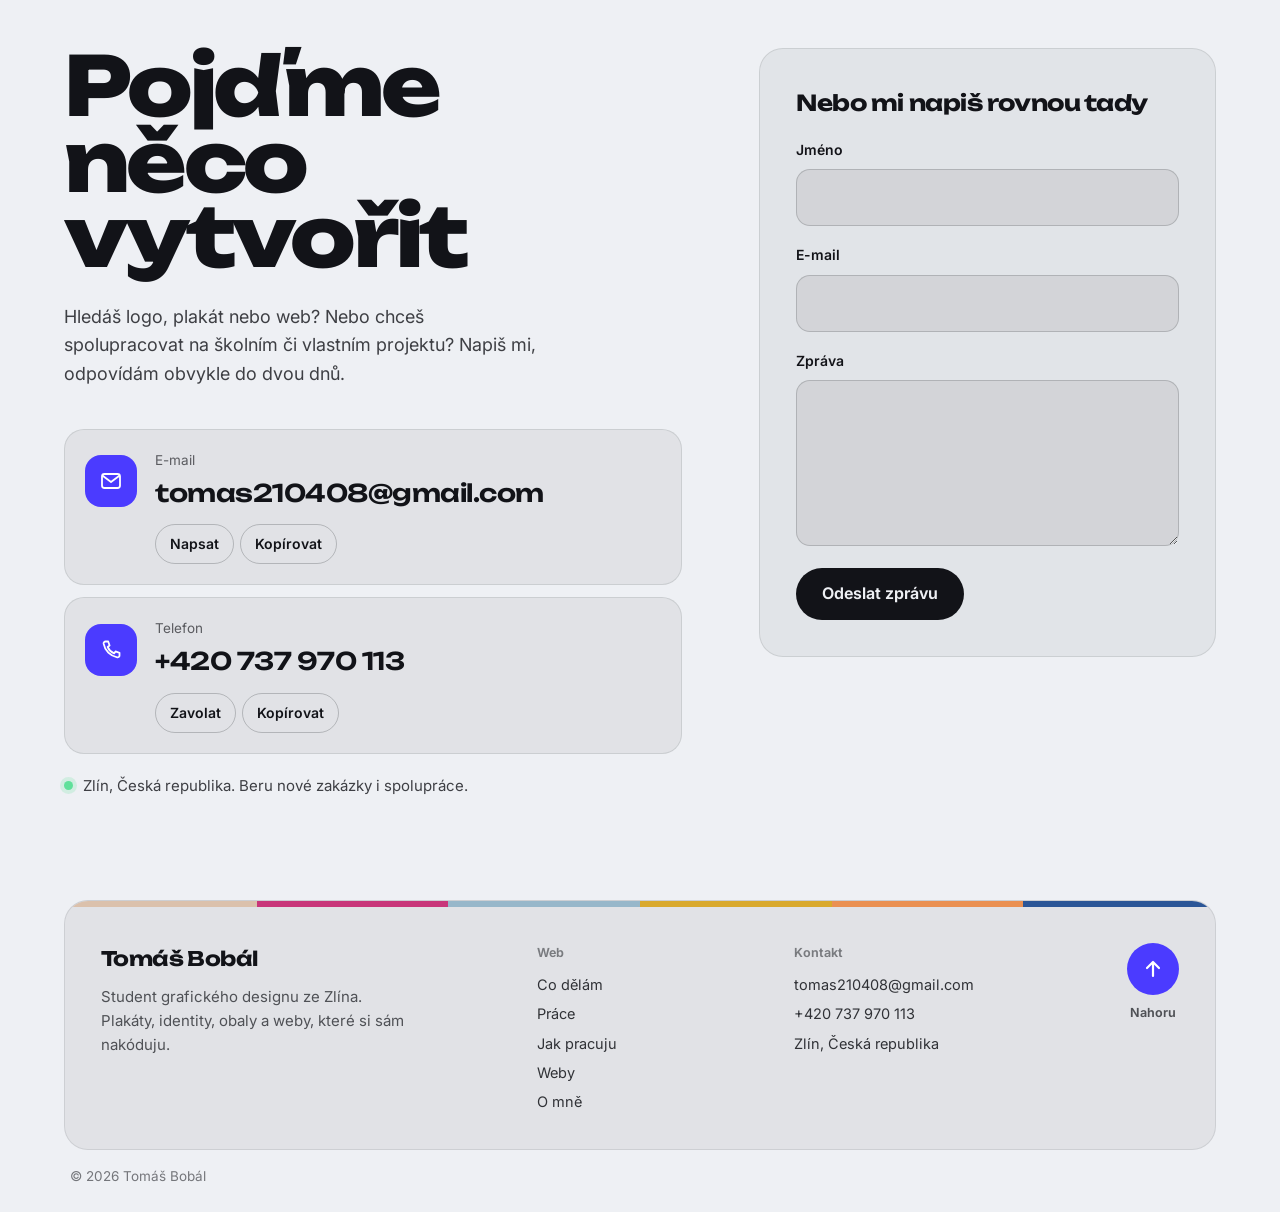
==== commit e6718aec: "optimalizace" ====
--- a/index.html
+++ b/index.html
@@ -9,8 +9,8 @@
 <link rel="alternate" hreflang="en" href="en.html">
 <link rel="preconnect" href="https://fonts.googleapis.com">
 <link rel="preconnect" href="https://fonts.gstatic.com" crossorigin>
-<link href="https://fonts.googleapis.com/css2?family=Unbounded:wght@300..900&family=Inter:wght@400..700&display=swap" rel="stylesheet">
-<link rel="stylesheet" href="style.css?v=40">
+<link href="https://fonts.googleapis.com/css2?family=Unbounded:wght@500..800&family=Inter:wght@400..700&display=swap" rel="stylesheet">
+<link rel="stylesheet" href="style.css?v=41">
 </head>
 <body>
 
@@ -48,12 +48,12 @@
   </div>
 
   <div class="palette" aria-label="Rychlý přehled projektů">
-    <a class="swatch" href="#p-kaves"    style="--c:#DBC1AC; --t:#4E2920; --i:0"><img src="images/web/kaves-mikina1.jpg" alt="" loading="eager"><span class="sw-name">Káves</span><span class="sw-kind">Identita</span></a>
-    <a class="swatch" href="#p-festival" style="--c:#3C3738; --t:#F3E8F1; --i:1"><img src="images/web/festival-plakat.jpg" alt=""><span class="sw-name">Zrće Festival</span><span class="sw-kind">Plakát</span></a>
-    <a class="swatch" href="#p-cloud"    style="--c:#97B7CA; --t:#1E1A18; --i:2"><img src="images/web/pivo1.jpg" alt=""><span class="sw-name">Cloud</span><span class="sw-kind">Obal</span></a>
-    <a class="swatch" href="#p-pepper"   style="--c:#D9A92D; --t:#141414; --i:3"><img src="images/web/pepper-king-combo.jpg" alt=""><span class="sw-name">Pepper King</span><span class="sw-kind">Leták</span></a>
-    <a class="swatch" href="#p-nosorozec" style="--c:#EA9052; --t:#2B2321; --i:4"><img src="images/web/infografika-nosorozec.jpg" alt=""><span class="sw-name">Nosorožec</span><span class="sw-kind">Infografika</span></a>
-    <a class="swatch" href="#p-halloween" style="--c:#2B5697; --t:#FFF3D6; --i:5"><img src="images/web/halloween-plakat.jpg?v=40" alt=""><span class="sw-name">Halloween</span><span class="sw-kind">Plakát</span></a>
+    <a class="swatch" href="#p-kaves"    style="--c:#DBC1AC; --t:#4E2920; --i:0"><img decoding="async" src="images/web/sm/kaves-mikina1.jpg" alt="" loading="lazy"><span class="sw-name">Káves</span><span class="sw-kind">Identita</span></a>
+    <a class="swatch" href="#p-festival" style="--c:#3C3738; --t:#F3E8F1; --i:1"><img decoding="async" src="images/web/sm/festival-plakat.jpg?v=3" alt="" loading="lazy"><span class="sw-name">Zrće Festival</span><span class="sw-kind">Plakát</span></a>
+    <a class="swatch" href="#p-cloud"    style="--c:#97B7CA; --t:#1E1A18; --i:2"><img decoding="async" src="images/web/sm/pivo1.jpg" alt="" loading="lazy"><span class="sw-name">Cloud</span><span class="sw-kind">Obal</span></a>
+    <a class="swatch" href="#p-pepper"   style="--c:#D9A92D; --t:#141414; --i:3"><img decoding="async" src="images/web/sm/pepper-king-combo.jpg" alt="" loading="lazy"><span class="sw-name">Pepper King</span><span class="sw-kind">Leták</span></a>
+    <a class="swatch" href="#p-nosorozec" style="--c:#EA9052; --t:#2B2321; --i:4"><img decoding="async" src="images/web/sm/infografika-nosorozec.jpg" alt="" loading="lazy"><span class="sw-name">Nosorožec</span><span class="sw-kind">Infografika</span></a>
+    <a class="swatch" href="#p-halloween" style="--c:#2B5697; --t:#FFF3D6; --i:5"><img decoding="async" src="images/web/sm/halloween-plakat.jpg?v=41" alt="" loading="lazy"><span class="sw-name">Halloween</span><span class="sw-kind">Plakát</span></a>
   </div>
   <p class="palette-note">Šest projektů, šest různých stylů. Najeď na barvu a uvidíš projekt, kliknutím na něj skočíš.</p>
 </section>
@@ -79,8 +79,8 @@
         <div class="tile-links"><a href="#p-kaves">Káves</a></div>
       </div>
       <div class="tile-art" aria-hidden="true">
-        <img class="a1" src="images/web/kaves-hrnek.jpg" alt="" loading="lazy">
-        <img class="a2" src="images/web/kaves-mikina1.jpg" alt="" loading="lazy">
+        <img decoding="async" class="a1" src="images/web/sm/kaves-hrnek.jpg" alt="" loading="lazy">
+        <img decoding="async" class="a2" src="images/web/sm/kaves-mikina1.jpg" alt="" loading="lazy">
       </div>
     </article>
 
@@ -91,9 +91,9 @@
         <div class="tile-links"><a href="#p-festival">Zrće Festival</a><a href="#p-pepper">Pepper King</a><a href="#p-halloween">Halloween</a></div>
       </div>
       <div class="tile-art" aria-hidden="true">
-        <img class="a1" src="images/web/pepper-king-combo.jpg" alt="" loading="lazy">
-        <img class="a2" src="images/web/festival-plakat.jpg" alt="" loading="lazy">
-        <img class="a3" src="images/web/halloween-plakat.jpg?v=40" alt="" loading="lazy">
+        <img decoding="async" class="a1" src="images/web/sm/pepper-king-combo.jpg" alt="" loading="lazy">
+        <img decoding="async" class="a2" src="images/web/sm/festival-plakat.jpg?v=3" alt="" loading="lazy">
+        <img decoding="async" class="a3" src="images/web/sm/halloween-plakat.jpg?v=41" alt="" loading="lazy">
       </div>
     </article>
 
@@ -103,7 +103,7 @@
         <p>Etikety v sérii a vizualizace hotového produktu.</p>
         <div class="tile-links"><a href="#p-cloud">Cloud</a></div>
       </div>
-      <div class="tile-art" aria-hidden="true"><img class="a1" src="images/web/pivo3.jpg" alt="" loading="lazy"></div>
+      <div class="tile-art" aria-hidden="true"><img decoding="async" class="a1" src="images/web/sm/pivo3.jpg" alt="" loading="lazy"></div>
     </article>
 
     <article class="tile t-illu" style="--c:#EA9052; --t:#2B2321">
@@ -112,7 +112,7 @@
         <p>Vlastní vektorová ilustrace a hodně informací přehledně.</p>
         <div class="tile-links"><a href="#p-nosorozec">Nosorožec</a></div>
       </div>
-      <div class="tile-art" aria-hidden="true"><img class="a1" src="images/web/infografika-nosorozec.jpg" alt="" loading="lazy"></div>
+      <div class="tile-art" aria-hidden="true"><img decoding="async" class="a1" src="images/web/sm/infografika-nosorozec.jpg" alt="" loading="lazy"></div>
     </article>
 
     <article class="tile t-web" style="--c:#141414; --t:#F4E6BE">
@@ -125,7 +125,7 @@
         <div class="site mini">
           <div class="browser">
             <div class="browser-bar"><i></i><i></i><i></i><span class="b-url">dugis-web2.vercel.app</span></div>
-            <div class="browser-view"><img class="shot" src="images/web/web-dugis.jpg?v=40" alt="Náhled webu Dugi's Burger" loading="lazy"></div>
+            <div class="browser-view"><img decoding="async" class="shot" src="images/web/sm/web-dugis.jpg?v=41" alt="Náhled webu Dugi's Burger" loading="lazy"></div>
           </div>
         </div>
       </div>
@@ -154,11 +154,11 @@
       <div class="p-foot"><p class="p-type">Školní projekt</p><div class="p-palette" aria-label="Barevná paleta projektu"><span style="--s:#DBC1AC" title="#DBC1AC"></span><span style="--s:#ECE0D1" title="#ECE0D1"></span><span style="--s:#663B2B" title="#663B2B"></span><span style="--s:#4E2920" title="#4E2920"></span><span style="--s:#000000" title="#000000"></span></div></div>
     </div>
     <div class="p-media" data-gallery="images/web/kaves-logo-manual.jpg,images/web/kaves-hrnek.jpg,images/web/kaves-mikina1.jpg,images/web/kaves-mikina2.jpg" data-title="Káves">
-      <button class="m-main portrait" data-index="0" aria-label="Zobrazit logomanuál Káves ve velkém"><img src="images/web/kaves-logo-manual.jpg" alt="Logomanuál kavárny Káves" loading="lazy" width="1131" height="1600"></button>
+      <button class="m-main portrait" data-index="0" aria-label="Zobrazit logomanuál Káves ve velkém"><img decoding="async" src="images/web/kaves-logo-manual.jpg" alt="Logomanuál kavárny Káves" loading="lazy" width="1131" height="1600"></button>
       <div class="m-thumbs">
-        <button data-index="1" aria-label="Zobrazit kelímek Káves"><img src="images/web/kaves-hrnek.jpg" alt="Kelímek Káves" loading="lazy"></button>
-        <button data-index="2" aria-label="Zobrazit mikinu Káves"><img src="images/web/kaves-mikina1.jpg" alt="Mikina Káves" loading="lazy"></button>
-        <button data-index="3" aria-label="Zobrazit druhou mikinu Káves"><img src="images/web/kaves-mikina2.jpg" alt="Mikina Káves, druhá barva" loading="lazy"></button>
+        <button data-index="1" aria-label="Zobrazit kelímek Káves"><img decoding="async" src="images/web/sm/kaves-hrnek.jpg" alt="Kelímek Káves" loading="lazy"></button>
+        <button data-index="2" aria-label="Zobrazit mikinu Káves"><img decoding="async" src="images/web/sm/kaves-mikina1.jpg" alt="Mikina Káves" loading="lazy"></button>
+        <button data-index="3" aria-label="Zobrazit druhou mikinu Káves"><img decoding="async" src="images/web/sm/kaves-mikina2.jpg" alt="Mikina Káves, druhá barva" loading="lazy"></button>
       </div>
     </div>
   </section>
@@ -171,8 +171,8 @@
       <ul class="p-tags"><li>Úprava fotky</li><li>Světelné efekty</li><li>Typografie</li></ul>
       <div class="p-foot"><p class="p-type">Školní projekt</p><div class="p-palette" aria-label="Barevná paleta projektu"><span style="--s:#3C3738" title="#3C3738"></span><span style="--s:#523843" title="#523843"></span><span style="--s:#C8367A" title="#C8367A"></span><span style="--s:#A77DAD" title="#A77DAD"></span></div></div>
     </div>
-    <div class="p-media" data-gallery="images/web/festival-plakat.jpg" data-title="Zrće Festival">
-      <button class="m-main portrait" data-index="0" aria-label="Zobrazit plakát Zrće Festival ve velkém"><img src="images/web/festival-plakat.jpg" alt="Plakát Zrće Festival, Manene" loading="lazy" width="1131" height="1600"></button>
+    <div class="p-media" data-gallery="images/web/festival-plakat.jpg?v=3" data-title="Zrće Festival">
+      <button class="m-main portrait" data-index="0" aria-label="Zobrazit plakát Zrće Festival ve velkém"><img decoding="async" src="images/web/festival-plakat.jpg?v=3" alt="Plakát Zrće Festival, Manene" loading="lazy" width="1131" height="1600"></button>
     </div>
   </section>
 
@@ -185,10 +185,10 @@
       <div class="p-foot"><p class="p-type">Školní projekt</p><div class="p-palette" aria-label="Barevná paleta projektu"><span style="--s:#97B7CA" title="#97B7CA"></span><span style="--s:#E3DFDD" title="#E3DFDD"></span><span style="--s:#373635" title="#373635"></span><span style="--s:#2C130B" title="#2C130B"></span><span style="--s:#A79889" title="#A79889"></span></div></div>
     </div>
     <div class="p-media" data-gallery="images/web/pivo1.jpg,images/web/pivo2.jpg,images/web/pivo3.jpg" data-title="Cloud">
-      <button class="m-main landscape" data-index="0" aria-label="Zobrazit lahve Cloud ve velkém"><img src="images/web/pivo1.jpg" alt="Tři lahve piva Cloud" loading="lazy" width="1600" height="900"></button>
+      <button class="m-main landscape" data-index="0" aria-label="Zobrazit lahve Cloud ve velkém"><img decoding="async" src="images/web/pivo1.jpg" alt="Tři lahve piva Cloud" loading="lazy" width="1600" height="900"></button>
       <div class="m-thumbs">
-        <button data-index="1" aria-label="Zobrazit druhý pohled"><img src="images/web/pivo2.jpg" alt="Lahve Cloud, druhý pohled" loading="lazy"></button>
-        <button data-index="2" aria-label="Zobrazit třetí pohled"><img src="images/web/pivo3.jpg" alt="Lahve Cloud, třetí pohled" loading="lazy"></button>
+        <button data-index="1" aria-label="Zobrazit druhý pohled"><img decoding="async" src="images/web/sm/pivo2.jpg" alt="Lahve Cloud, druhý pohled" loading="lazy"></button>
+        <button data-index="2" aria-label="Zobrazit třetí pohled"><img decoding="async" src="images/web/sm/pivo3.jpg" alt="Lahve Cloud, třetí pohled" loading="lazy"></button>
       </div>
     </div>
   </section>
@@ -202,7 +202,7 @@
       <div class="p-foot"><p class="p-type">Pro klienta: Dugi's Burger</p><div class="p-palette" aria-label="Barevná paleta projektu"><span style="--s:#141414" title="#141414"></span><span style="--s:#D9A92D" title="#D9A92D"></span><span style="--s:#B8891C" title="#B8891C"></span><span style="--s:#F4E7BE" title="#F4E7BE"></span></div></div>
     </div>
     <div class="p-media" data-gallery="images/web/pepper-king-combo.jpg" data-title="Pepper King Combo">
-      <button class="m-main portrait" data-index="0" aria-label="Zobrazit leták Pepper King Combo ve velkém"><img src="images/web/pepper-king-combo.jpg" alt="Leták Dugi's Burger, Pepper King Combo" loading="lazy" width="1131" height="1600"></button>
+      <button class="m-main portrait" data-index="0" aria-label="Zobrazit leták Pepper King Combo ve velkém"><img decoding="async" src="images/web/pepper-king-combo.jpg" alt="Leták Dugi's Burger, Pepper King Combo" loading="lazy" width="1131" height="1600"></button>
     </div>
   </section>
 
@@ -215,7 +215,7 @@
       <div class="p-foot"><p class="p-type">Školní projekt</p><div class="p-palette" aria-label="Barevná paleta projektu"><span style="--s:#EA9052" title="#EA9052"></span><span style="--s:#FDF1DB" title="#FDF1DB"></span><span style="--s:#8D5538" title="#8D5538"></span><span style="--s:#63B5B5" title="#63B5B5"></span><span style="--s:#474B52" title="#474B52"></span></div></div>
     </div>
     <div class="p-media" data-gallery="images/web/infografika-nosorozec.jpg" data-title="Nosorožec">
-      <button class="m-main portrait" data-index="0" aria-label="Zobrazit infografiku Nosorožec ve velkém"><img src="images/web/infografika-nosorozec.jpg" alt="Infografika Nosorožec" loading="lazy" width="1131" height="1600"></button>
+      <button class="m-main portrait" data-index="0" aria-label="Zobrazit infografiku Nosorožec ve velkém"><img decoding="async" src="images/web/infografika-nosorozec.jpg" alt="Infografika Nosorožec" loading="lazy" width="1131" height="1600"></button>
     </div>
   </section>
 
@@ -227,8 +227,8 @@
       <ul class="p-tags"><li>Ilustrace</li><li>Plakát</li><li>Pozvánka</li></ul>
       <div class="p-foot"><p class="p-type">Školní projekt</p><div class="p-palette" aria-label="Barevná paleta projektu"><span style="--s:#2B254B" title="#2B254B"></span><span style="--s:#2B5697" title="#2B5697"></span><span style="--s:#E5D64C" title="#E5D64C"></span><span style="--s:#F08429" title="#F08429"></span><span style="--s:#4A494C" title="#4A494C"></span><span style="--s:#010102" title="#010102"></span></div></div>
     </div>
-    <div class="p-media" data-gallery="images/web/halloween-plakat.jpg?v=40" data-title="Halloween party">
-      <button class="m-main portrait" data-index="0" aria-label="Zobrazit plakát Halloween party ve velkém"><img src="images/web/halloween-plakat.jpg?v=40" alt="Plakát Halloween party" loading="lazy" width="1131" height="1600"></button>
+    <div class="p-media" data-gallery="images/web/halloween-plakat.jpg?v=41" data-title="Halloween party">
+      <button class="m-main portrait" data-index="0" aria-label="Zobrazit plakát Halloween party ve velkém"><img decoding="async" src="images/web/halloween-plakat.jpg?v=41" alt="Plakát Halloween party" loading="lazy" width="1131" height="1600"></button>
     </div>
   </section>
 
@@ -258,7 +258,7 @@
     <article class="site" data-url="https://xeria.cz">
       <div class="browser">
         <div class="browser-bar"><i></i><i></i><i></i><span class="b-url"></span></div>
-        <div class="browser-view"><span class="try-hint">Najeď a scrolluj</span><img class="shot" src="images/web/web-xeria.jpg" alt="Náhled webu XERIA spol. s r.o." loading="lazy"></div>
+        <div class="browser-view"><span class="try-hint">Najeď a scrolluj</span><img decoding="async" class="shot" src="images/web/sm/web-xeria.jpg" alt="Náhled webu XERIA spol. s r.o." loading="lazy"></div>
       </div>
       <div class="site-info">
         <div>
@@ -271,7 +271,7 @@
     <article class="site" data-url="https://dugis-web2.vercel.app">
       <div class="browser">
         <div class="browser-bar"><i></i><i></i><i></i><span class="b-url"></span></div>
-        <div class="browser-view"><span class="try-hint">Najeď a scrolluj</span><img class="shot" src="images/web/web-dugis.jpg?v=40" alt="Náhled webu Dugi's Burger" loading="lazy"></div>
+        <div class="browser-view"><span class="try-hint">Najeď a scrolluj</span><img decoding="async" class="shot" src="images/web/sm/web-dugis.jpg?v=41" alt="Náhled webu Dugi's Burger" loading="lazy"></div>
       </div>
       <div class="site-info">
         <div>
@@ -453,12 +453,12 @@
   <button class="lb-close" aria-label="Zavřít">Zavřít</button>
   <button class="lb-nav prev" aria-label="Předchozí obrázek">‹</button>
   <figure>
-    <img alt="">
+    <img decoding="async" alt="">
     <figcaption><span class="lb-title"></span><span class="lb-count"></span></figcaption>
   </figure>
   <button class="lb-nav next" aria-label="Další obrázek">›</button>
 </div>
 
-<script src="script.js?v=40"></script>
+<script src="script.js?v=43"></script>
 </body>
 </html>
--- a/style.css
+++ b/style.css
@@ -29,7 +29,13 @@
   line-height:1.6;
   -webkit-font-smoothing:antialiased;
   overflow-x:hidden;
-  transition:background-color .8s var(--ease), color .8s var(--ease);
+  transition:color .35s ease;
+}
+/* pozadí se prolíná na vlastní pevné vrstvě (levnější než přebarvovat celou stránku) */
+body::before{
+  content:""; position:fixed; inset:0; z-index:-1; pointer-events:none;
+  background:var(--bg);
+  transition:background-color .8s var(--ease);
 }
 img{display:block; max-width:100%; height:auto;}
 a{color:inherit;}
@@ -378,7 +384,8 @@
 
 /* ---------- běžící pás oborů ---------- */
 .band{overflow:hidden; background:var(--fg); color:var(--bg); transition:background-color .8s, color .8s;}
-.band-track{display:flex; width:max-content; animation:band 38s linear infinite;}
+.band-track{display:flex; width:max-content; animation:band 38s linear infinite; will-change:transform;}
+.band.paused .band-track{animation-play-state:paused;}
 .band span{
   display:flex; align-items:center; white-space:nowrap;
   padding:20px 0 20px 34px;
@@ -543,6 +550,8 @@
 
   /* horní hlavička: jen jméno, schová se spolu s lištou */
   .nav{display:none;}
+  .top.scrolled{backdrop-filter:none; -webkit-backdrop-filter:none; background:color-mix(in srgb, var(--bg) 96%, transparent);}
+  .tabbar{backdrop-filter:none; -webkit-backdrop-filter:none; background:color-mix(in srgb, var(--fg) 96%, transparent);}
   body{padding-bottom:calc(96px + env(safe-area-inset-bottom));}
   .foot{padding-bottom:20px;}
 }
